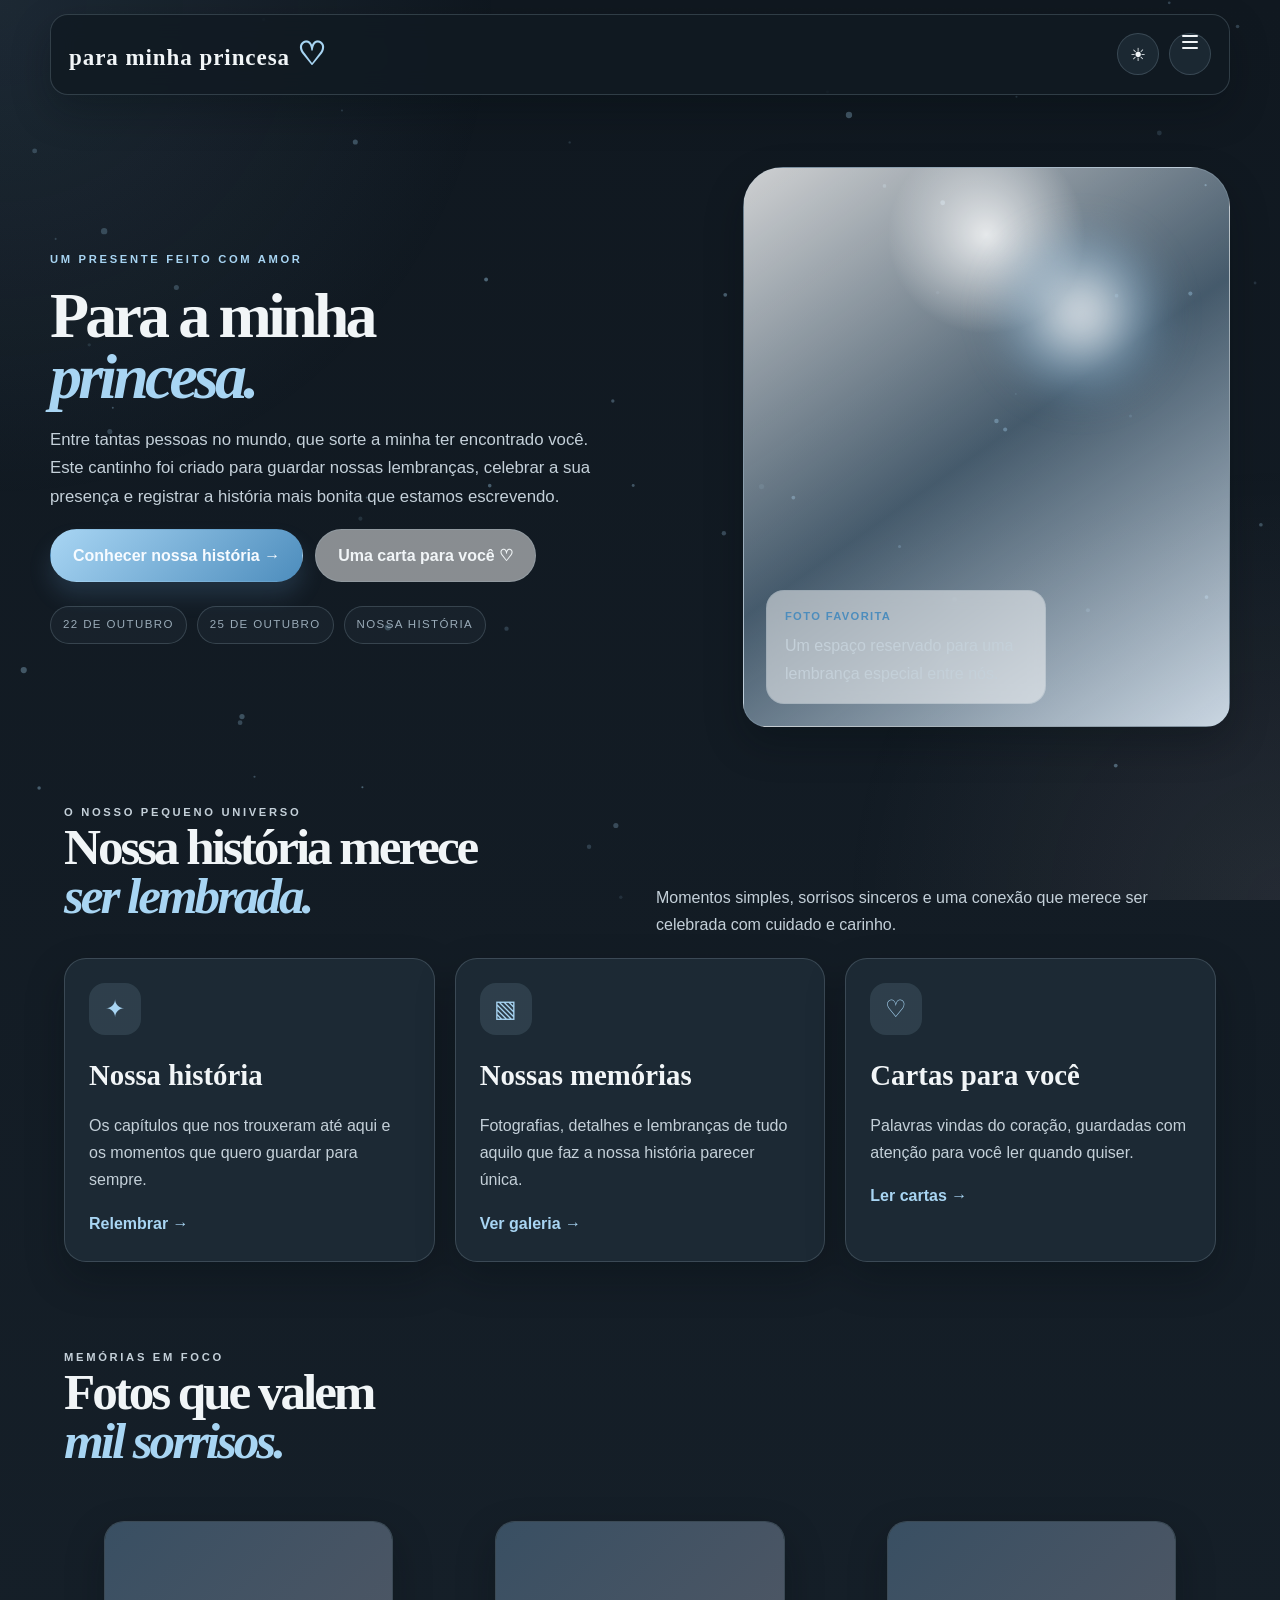
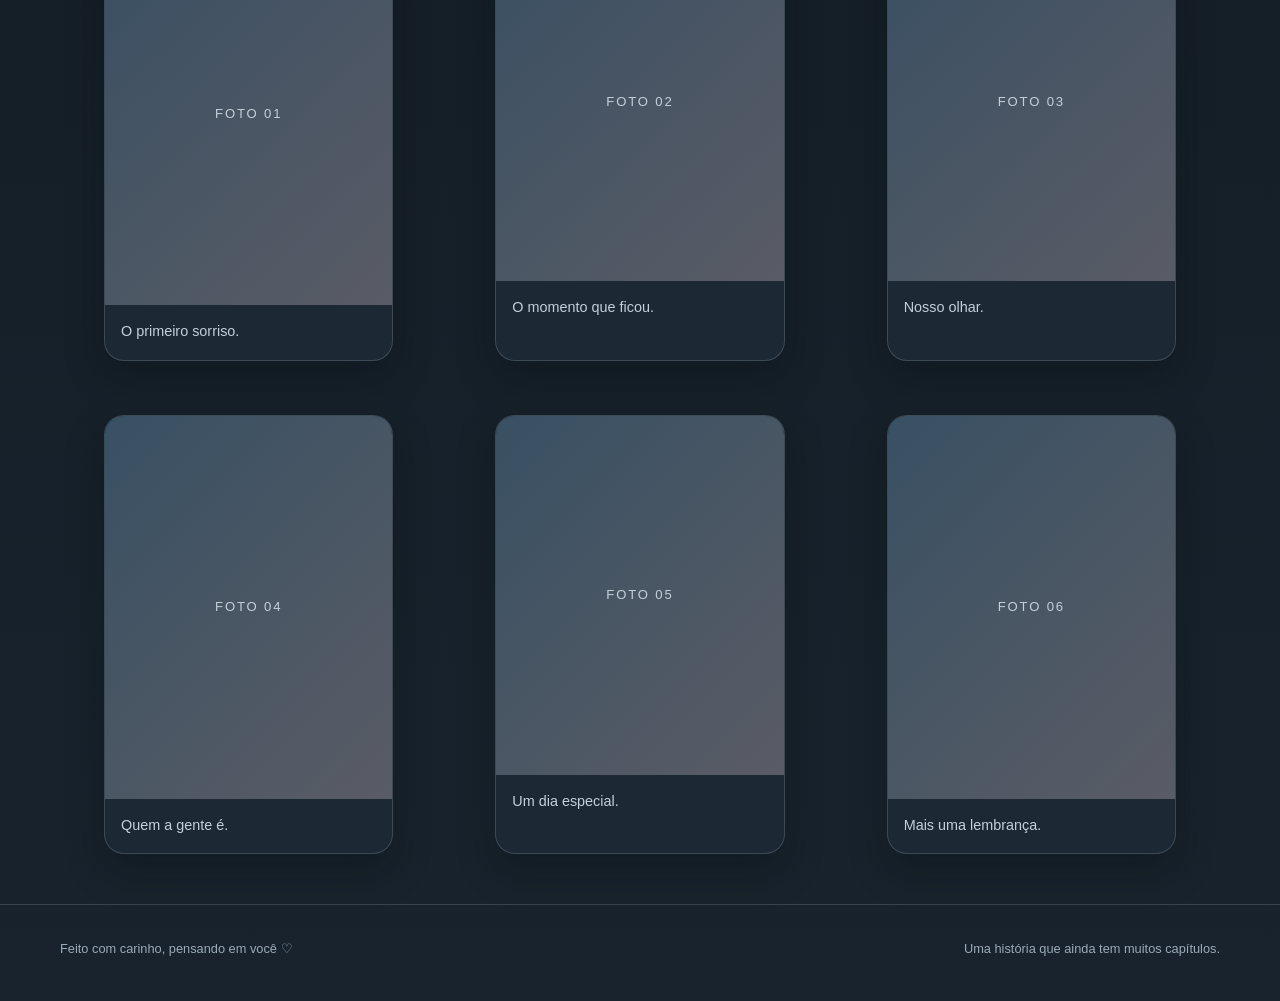
==== index.html @ 8e702421 "upando tudo" ====
<!DOCTYPE html>
<html lang="pt-BR">
<head>
  <meta charset="UTF-8" />
  <meta name="viewport" content="width=device-width, initial-scale=1.0" />
  <meta name="description" content="Um presente feito especialmente para minha princesa." />
  <title>Para Minha Princesa ♡</title>
  <link rel="stylesheet" href="css/style.css" />
  <script src="js/main.js" defer></script>
</head>
<body>
  <canvas id="particle-canvas"></canvas>
  <div class="cursor-glow"></div>

  <div class="page-shell">
    <header class="cabecalho">
      <a href="index.html" class="logo">para minha princesa <span>♡</span></a>
      <div class="header-actions">
        <button class="theme-toggle" type="button" aria-label="Ativar tema claro">
          <span class="sun-icon">☀</span>
          <span class="moon-icon">☾</span>
        </button>
        <button class="menu-toggle" type="button" aria-label="Abrir menu" aria-expanded="false">
          <span></span><span></span><span></span>
        </button>
        <nav class="menu-panel" aria-label="Menu principal">
          <a class="menu-link" href="index.html"><span>Início</span><span class="menu-mark">01</span></a>
          <a class="menu-link" href="Paginas/historia.html"><span>Nossa história</span><span class="menu-mark">02</span></a>
          <a class="menu-link" href="Paginas/galeria.html"><span>Galeria</span><span class="menu-mark">03</span></a>
          <a class="menu-link" href="Paginas/cartas.html"><span>Cartas</span><span class="menu-mark">04</span></a>
          <a class="menu-link" href="Paginas/trilha-sonora.html"><span>Nossa trilha</span><span class="menu-mark">05</span></a>
          <a class="menu-link" href="Paginas/surpresa.html"><span>Surpresa</span><span class="menu-mark">06</span></a>
          <a class="menu-link" href="Paginas/futuro.html"><span>Nosso futuro</span><span class="menu-mark">07</span></a>
          <a class="menu-link" href="Paginas/jogos.html"><span>Jogos</span><span class="menu-mark">08</span></a>
          <a class="menu-link" href="Paginas/roblox.html"><span>Roblox</span><span class="menu-mark">09</span></a>
        </nav>
      </div>
    </header>

    <main class="page-main">
      <section class="hero" data-reveal>
        <div class="hero-copy">
          <p class="eyebrow">um presente feito com amor</p>
          <h1>Para a minha <span class="highlight">princesa.</span></h1>
          <p class="hero-lead">
            Entre tantas pessoas no mundo, que sorte a minha ter encontrado você. Este cantinho foi criado para guardar nossas lembranças,
            celebrar a sua presença e registrar a história mais bonita que estamos escrevendo.
          </p>
          <div class="hero-actions">
            <a href="Paginas/historia.html" class="primary-button">Conhecer nossa história →</a>
            <a href="Paginas/cartas.html" class="secondary-button">Uma carta para você ♡</a>
          </div>
          <div class="hero-meta">
            <span>22 de outubro</span>
            <span>25 de outubro</span>
            <span>nossa história</span>
          </div>
        </div>

        <div class="hero-visual">
          <div class="portrait-frame" data-photo-src="images/foto-principal.jpg" data-photo-alt="Nossa foto especial" aria-label="Nossa foto especial">
            <div class="portrait-glow"></div>
            <div class="portrait-badge">
              <strong>foto favorita</strong>
              <p>Um espaço reservado para uma lembrança especial entre nós.</p>
            </div>
          </div>
        </div>
      </section>

      <section class="section-shell" data-reveal>
        <div class="section-heading">
          <div>
            <p class="kicker">o nosso pequeno universo</p>
            <h2>Nossa história merece <span class="accent">ser lembrada.</span></h2>
          </div>
          <p>Momentos simples, sorrisos sinceros e uma conexão que merece ser celebrada com cuidado e carinho.</p>
        </div>

        <div class="card-grid">
          <article class="feature-card">
            <div class="feature-icon">✦</div>
            <h3>Nossa história</h3>
            <p>Os capítulos que nos trouxeram até aqui e os momentos que quero guardar para sempre.</p>
            <a href="Paginas/historia.html" class="card-link">Relembrar →</a>
          </article>
          <article class="feature-card">
            <div class="feature-icon">▧</div>
            <h3>Nossas memórias</h3>
            <p>Fotografias, detalhes e lembranças de tudo aquilo que faz a nossa história parecer única.</p>
            <a href="Paginas/galeria.html" class="card-link">Ver galeria →</a>
          </article>
          <article class="feature-card">
            <div class="feature-icon">♡</div>
            <h3>Cartas para você</h3>
            <p>Palavras vindas do coração, guardadas com atenção para você ler quando quiser.</p>
            <a href="Paginas/cartas.html" class="card-link">Ler cartas →</a>
          </article>
        </div>
      </section>

      <section class="section-shell" data-reveal>
        <div class="section-heading">
          <div>
            <p class="kicker">memórias em foco</p>
            <h2>Fotos que valem <span class="accent">mil sorrisos.</span></h2>
          </div>
        </div>

        <div class="photo-collage">
          <figure class="photo-card tall">
            <div class="photo-placeholder" data-photo-src="images/galeria/foto-01.jpg"><span>Foto 01</span></div>
            <figcaption>O primeiro sorriso.</figcaption>
          </figure>
          <figure class="photo-card">
            <div class="photo-placeholder" data-photo-src="images/galeria/foto-02.jpg"><span>Foto 02</span></div>
            <figcaption>O momento que ficou.</figcaption>
          </figure>
          <figure class="photo-card">
            <div class="photo-placeholder" data-photo-src="images/galeria/foto-03.jpg"><span>Foto 03</span></div>
            <figcaption>Nosso olhar.</figcaption>
          </figure>
          <figure class="photo-card tall">
            <div class="photo-placeholder" data-photo-src="images/galeria/foto-04.jpg"><span>Foto 04</span></div>
            <figcaption>Quem a gente é.</figcaption>
          </figure>
          <figure class="photo-card">
            <div class="photo-placeholder" data-photo-src="images/galeria/foto-05.jpg"><span>Foto 05</span></div>
            <figcaption>Um dia especial.</figcaption>
          </figure>
          <figure class="photo-card tall">
            <div class="photo-placeholder" data-photo-src="images/galeria/foto-06.jpg"><span>Foto 06</span></div>
            <figcaption>Mais uma lembrança.</figcaption>
          </figure>
        </div>
      </section>
    </main>

    <footer class="rodape">
      <p>Feito com carinho, pensando em você ♡</p>
      <p>Uma história que ainda tem muitos capítulos.</p>
    </footer>
  </div>
</body>
</html>
---- css/style.css ----
﻿:root {
  --bg: #101820;
  --bg-2: #18232d;
  --surface: rgba(30, 43, 54, 0.92);
  --surface-soft: rgba(255,255,255,0.04);
  --text: #f1f5f7;
  --text-soft: #c4d0d9;
  --muted: #9aabb8;
  --line: rgba(180, 204, 220, 0.2);
  --blue: #a8d5f3;
  --blue-2: #83bee7;
  --blue-3: #4d8dbd;
  --pink: #f1d4dd;
  --shadow: 0 16px 38px rgba(3, 10, 15, 0.28);
  --radius: 22px;
  --max: 1180px;
}
body.theme-light {
  --bg: #f9f7f3;
  --bg-2: #edf6ff;
  --surface: rgba(255,255,255,0.86);
  --surface-soft: rgba(255,255,255,0.55);
  --text: #1b2d3a;
  --text-soft: #4d677c;
  --muted: #72879d;
  --line: rgba(90, 120, 160, 0.16);
  --blue: #76afd7;
  --blue-2: #95c9ef;
  --blue-3: #4c7fad;
  --pink: #f7dfe8;
  --shadow: 0 14px 30px rgba(81, 112, 145, 0.11);
}
* { box-sizing: border-box; }
html { scroll-behavior: smooth; scroll-padding-top: 110px; }
body { margin: 0; min-height: 100vh; font-family: Arial, Helvetica, sans-serif; line-height: 1.7; background: linear-gradient(180deg, var(--bg), var(--bg-2)); color: var(--text); overflow-x: hidden; }
body::before { content: ''; position: fixed; inset: 0; pointer-events: none; background: radial-gradient(circle at top left, rgba(143, 193, 231, 0.1), transparent 32%), radial-gradient(circle at bottom right, rgba(248, 223, 231, 0.08), transparent 28%); }
body.theme-light::before { background: radial-gradient(circle at top left, rgba(143, 193, 231, 0.18), transparent 32%), radial-gradient(circle at bottom right, rgba(248, 223, 231, 0.2), transparent 28%); }
img, video { display:block; max-width:100%; }
a { color:inherit; text-decoration:none; }
button, input, textarea { font: inherit; }
button { cursor:pointer; }
::selection { background: rgba(169,216,245,0.32); color: var(--text); }

#particle-canvas { position: fixed; inset: 0; z-index: 0; pointer-events: none; opacity: 0.45; }
.cursor-glow { position: fixed; width: 200px; height: 200px; border-radius: 50%; pointer-events:none; transform: translate(-50%, -50%); background: radial-gradient(circle, rgba(142,195,239,0.25), rgba(255,255,255,0) 68%); filter: blur(18px); opacity: 0; z-index: 1; }
@media (pointer: coarse) { .cursor-glow { display: none; } }

.page-shell { position: relative; z-index: 2; }
.page-main, .page-content, .page-hero, .section-shell { width: min(var(--max), calc(100% - 28px)); margin: 0 auto; }

.cabecalho { position: sticky; top: 12px; z-index: 50; width: min(var(--max), calc(100% - 28px)); margin: 14px auto 0; padding: 12px 18px; display:flex; align-items:center; justify-content:space-between; gap: 18px; border: 1px solid var(--line); border-radius: 18px; background: rgba(17, 26, 34, 0.86); backdrop-filter: blur(12px); box-shadow: var(--shadow); }
body.theme-light .cabecalho { background: rgba(255,255,255,0.82); }
.logo { flex-shrink:0; font-family: Georgia, "Times New Roman", serif; font-size: clamp(1.1rem, 1.8vw, 1.55rem); font-weight:700; letter-spacing: 0.04em; text-transform: lowercase; }
.logo span { font-size: 1.4em; color: var(--blue); }

.header-actions { position: relative; display:flex; align-items:center; gap:10px; }
.theme-toggle, .menu-toggle { width:42px; height:42px; display:grid; place-items:center; border:1px solid var(--line); border-radius:50%; background: rgba(169, 216, 245, 0.08); color: var(--text); }
.theme-toggle { font-size:1.15rem; }
.theme-toggle .moon-icon { display:none; }
body.theme-light .theme-toggle .sun-icon { display:none; }
body.theme-light .theme-toggle .moon-icon { display:inline-block; }
.menu-toggle { display:inline-flex; flex-direction:column; gap:4px; }
.menu-toggle span { display:block; width:16px; height:2px; border-radius:50px; background: var(--text); }
.menu-panel { position:absolute; top: calc(100% + 12px); right:0; min-width: min(340px, 82vw); display:grid; gap:8px; padding:16px; background: rgba(10,16,22,0.96); border:1px solid var(--line); border-radius:18px; box-shadow: var(--shadow); opacity:0; transform: translateY(-8px) scale(0.96); pointer-events:none; transition: opacity 200ms ease, transform 200ms ease; }
body.theme-light .menu-panel { background: rgba(255,255,255,0.96); }
.menu-panel.open { opacity:1; transform: translateY(0) scale(1); pointer-events:auto; }
.menu-link { display:flex; align-items:center; justify-content:space-between; gap:12px; padding: 11px 14px; border:1px solid transparent; border-radius:12px; color: var(--text-soft); font-size: 0.72rem; letter-spacing: 0.08em; text-transform: uppercase; font-weight:700; }
.menu-link:hover, .menu-link.pagina-atual { background: rgba(169,216,245,0.08); border-color: var(--line); color: var(--text); }
.menu-mark { color: var(--blue); }

.hero { display:grid; grid-template-columns: 1.15fr .85fr; gap: 34px; align-items:center; padding: 72px 0 24px; }
.eyebrow, .kicker { margin: 0 0 16px; font-size: 0.7rem; letter-spacing: 0.24em; text-transform: uppercase; font-weight:700; color: var(--blue); }
.hero h1, .page-hero h1, .section-heading h2 { margin: 0 0 18px; font-family: Georgia, "Times New Roman", serif; letter-spacing: -0.06em; line-height: 0.96; }
.hero h1 { font-size: clamp(3rem, 5vw, 6rem); }
.hero h1 .highlight, .page-hero h1 .highlight, .section-heading h2 .accent { display:block; color: var(--blue); font-style: italic; }
.hero-lead, .page-hero p { max-width: 560px; margin: 0 0 18px; color: var(--text-soft); font-size: 1.05rem; }
.hero-actions, .inline-actions { display:flex; flex-wrap: wrap; gap: 12px; align-items:center; }
.primary-button, .secondary-button { display:inline-flex; align-items:center; justify-content:center; min-height:48px; padding:12px 22px; border-radius:999px; border:1px solid var(--line); font-weight:700; }
.primary-button { background: linear-gradient(135deg, var(--blue), var(--blue-3)); color: #f7fbff; border-color: transparent; box-shadow: 0 14px 22px rgba(104, 160, 211, 0.18); }
.secondary-button { background: rgba(255,255,255,0.5); color: var(--text); }
.hero-meta { display:flex; flex-wrap:wrap; gap: 10px; margin-top: 24px; }
.hero-meta span { display:inline-flex; padding:8px 12px; border-radius:999px; border:1px solid var(--line); background: rgba(169,216,245,0.04); color: var(--muted); font-size:0.72rem; letter-spacing: 0.12em; text-transform: uppercase; }

.hero-visual { display:flex; justify-content:center; align-items:center; }
.portrait-frame { position:relative; width:min(500px, 100%); min-height:560px; border:1px solid var(--line); border-radius: 40px 40px 24px 24px; overflow:hidden; background: linear-gradient(145deg, rgba(255,255,255,0.8), rgba(163, 206, 239, 0.36), rgba(221, 234, 246, 0.9)); box-shadow: var(--shadow); }
.portrait-frame > img { position:absolute; inset:0; width:100%; height:100%; object-fit:cover; }
.portrait-badge { z-index:1; }
.portrait-frame::before { content:''; position:absolute; inset:0; background: radial-gradient(circle at 50% 12%, rgba(255,255,255,0.8), transparent 18%); }
.portrait-glow { position:absolute; top: 10%; right: 12%; width:180px; height:180px; border-radius:50%; background: radial-gradient(circle, rgba(255,255,255,0.9), rgba(149, 201, 239, 0.32) 48%, transparent 72%); filter: blur(18px); }
.portrait-badge { position:absolute; left:22px; bottom:22px; max-width:280px; padding:16px 18px; border:1px solid rgba(77,105,131,0.12); border-radius:18px; background: rgba(255,255,255,0.5); backdrop-filter: blur(8px); }
.portrait-badge strong { display:block; margin-bottom:6px; color: var(--blue-3); font-size:0.7rem; letter-spacing:0.12em; text-transform: uppercase; }
.portrait-badge p { margin:0; color: var(--text-soft); }

.section-shell { padding: 18px 0 34px; }
.section-heading { display:flex; align-items:end; justify-content:space-between; gap:18px; flex-wrap:wrap; margin: 34px 0 20px; }
.section-heading h2 { font-size: clamp(2.2rem, 4vw, 3.3rem); }
.section-heading p { margin:0; max-width:560px; color: var(--text-soft); }

.card-grid { display:grid; grid-template-columns: repeat(3, minmax(0,1fr)); gap:20px; }
.feature-card, .story-card, .playlist-card, .progress-card, .gallery-item, .game-card, .avatar-card, .letter-card, .page-panel, .panel-card, .reveal-box, .quiz-panel, .word-panel, .achievements-panel { border:1px solid var(--line); border-radius: var(--radius); background: var(--surface); box-shadow: var(--shadow); }
.feature-card, .story-card, .playlist-card, .progress-card, .game-card, .avatar-card, .page-panel, .panel-card, .quiz-panel, .word-panel, .achievements-panel { padding:24px; }
.feature-card:hover, .story-card:hover, .playlist-card:hover, .game-card:hover, .avatar-card:hover { transform: translateY(-4px); }
.photo-collage { display:grid; grid-template-columns: repeat(3, minmax(0,1fr)); gap:22px; margin-top:22px; }
.photo-card { overflow:hidden; border:1px solid var(--line); border-radius:20px; background: var(--surface); box-shadow: var(--shadow); }
.photo-placeholder { position:relative; display:grid; place-items:center; overflow:hidden; aspect-ratio: 4 / 5; border-radius:18px 18px 0 0; background: linear-gradient(135deg, rgba(142,195,239,0.25), rgba(248,223,231,0.28)); color: var(--text-soft); font-size:0.82rem; letter-spacing:0.14em; text-transform:uppercase; }
.photo-placeholder img, .canva-image img { position:absolute; inset:0; width:100%; height:100%; object-fit:cover; border-radius:inherit; }
.photo-card figcaption { padding:14px 16px 16px; color: var(--text-soft); font-size:0.9rem; }
.photo-card.tall .photo-placeholder { aspect-ratio: 3 / 4; }
.feature-card .feature-icon { width: 52px; height: 52px; display:grid; place-items:center; margin-bottom:16px; border-radius:16px; background: rgba(169,216,245,0.12); color: var(--blue); font-size:1.5rem; }
.feature-card h3, .story-card h3, .playlist-card h3, .game-card h3, .avatar-card h3 { margin: 0 0 12px; font-family: Georgia, "Times New Roman", serif; font-size:1.8rem; }
.feature-card p, .story-card p, .playlist-card p, .progress-card p, .game-card p, .avatar-card p, .page-panel p { margin:0; color: var(--text-soft); }
.card-link { display:inline-block; margin-top:16px; color: var(--blue); font-weight:700; }

.page-hero { padding: 54px 0 14px; }
.page-hero h1 { font-size: clamp(2.8rem, 5vw, 5.2rem); }
.page-content { padding: 0 0 80px; }
.page-panel { margin-top: 18px; }
.story-grid, .playlist-grid, .progress-grid, .gallery-grid { display:grid; grid-template-columns: repeat(3, minmax(0,1fr)); gap:20px; }
.gallery-grid { grid-template-columns: repeat(3, minmax(0,1fr)); }
.gallery-item { overflow:hidden; padding:0; cursor:pointer; transition: transform 180ms ease; }
.gallery-item:hover { transform: translateY(-4px); }
.gallery-item .thumb { aspect-ratio: 4 / 5; display:grid; place-items:center; border-radius: 20px 20px 0 0; background: linear-gradient(135deg, rgba(169,216,245,0.24), rgba(47,110,168,0.42)); border-bottom:1px solid var(--line); font-weight:700; letter-spacing:0.08em; text-transform: uppercase; }
.gallery-item img { width:100%; height:100%; object-fit:cover; }
.gallery-item figcaption { padding:18px 20px 20px; }
.gallery-item figcaption strong { display:block; margin-bottom:8px; }
.gallery-item figcaption span { color: var(--text-soft); }
.gallery-modal { position: fixed; inset:0; display:grid; place-items:center; background: rgba(4,9,14,0.84); opacity:0; visibility:hidden; transition: opacity 220ms ease; z-index: 110; }
.gallery-modal.open { opacity:1; visibility:visible; }
.gallery-modal-panel { position:relative; width:min(760px, calc(100% - 24px)); border:1px solid var(--line); border-radius:22px; background: rgba(9,15,22,0.97); box-shadow: var(--shadow); }
.gallery-modal-art { width:100%; max-height:78vh; min-height:320px; object-fit:contain; border-bottom:1px solid var(--line); background: rgba(7,13,20,0.35); }
.gallery-modal-placeholder { min-height:320px; display:grid; place-items:center; border-bottom:1px solid var(--line); background: linear-gradient(135deg, rgba(169,216,245,0.28), rgba(47,110,168,0.4)); font-weight:700; letter-spacing:0.14em; text-transform: uppercase; }
.gallery-modal-art[hidden] { display:none; }
body.theme-light .gallery-modal-panel { background: rgba(255,255,255,0.98); }
.gallery-modal-content { padding:20px; }
.gallery-close { position:absolute; top:12px; right:12px; width:38px; height:38px; display:grid; place-items:center; border:1px solid var(--line); background: rgba(0,0,0,0.2); border-radius:50%; color: var(--text); font-size:1.4rem; }

.letter-stack { display:grid; gap:18px; }
.letter-card { padding:0; overflow:hidden; }
.letter-meta { display:flex; align-items:center; justify-content:space-between; gap:16px; padding:18px 20px; border-bottom:1px solid var(--line); background: rgba(142,195,239,0.08); }
.canva-card { display:grid; gap:18px; margin-bottom:22px; }
.canva-image { position:relative; min-height:420px; display:grid; place-items:center; overflow:hidden; border:1px solid var(--line); border-radius: 20px; background: linear-gradient(135deg, rgba(255,255,255,0.8), rgba(248,223,231,0.4), rgba(142,195,239,0.22)); color: var(--text-soft); font-size: 0.82rem; letter-spacing:0.14em; text-transform:uppercase; text-align:center; padding:24px; }
.letter-title-wrap { display:flex; align-items:center; gap:12px; }
.letter-stamp { width:42px; height:42px; display:grid; place-items:center; border-radius:50%; border:1px solid var(--line); background: rgba(169,216,245,0.12); color: var(--blue); }
.letter-card h3 { margin:0; font-family: Georgia, "Times New Roman", serif; font-size:1.8rem; }
.letter-body { display:grid; grid-template-rows:0fr; transition:grid-template-rows 220ms ease; }
.letter-body.open { grid-template-rows:1fr; }
.letter-inner { overflow:hidden; }
.letter-text { padding:18px 20px 22px; color: var(--text-soft); }
.letter-text p { margin: 0 0 12px; }
.letter-toggle { border:0; background: transparent; color: var(--blue); font-weight:700; }

.progress-bar { position:relative; width:100%; height:12px; border:1px solid var(--line); border-radius:999px; background: rgba(255,255,255,0.04); overflow:hidden; margin-top:12px; }
.progress-bar span { position:absolute; inset:0 auto 0 0; width:52%; background: linear-gradient(90deg, var(--blue), var(--blue-3)); }

.quiz-shell, .word-game-shell { display:grid; grid-template-columns: 1.15fr .85fr; gap:20px; }
.quiz-question { margin:0 0 18px; font-family: Georgia, "Times New Roman", serif; font-size: clamp(1.5rem, 2.5vw, 2.6rem); }
.quiz-options { display:grid; gap:12px; }
.quiz-option { width:100%; text-align:left; padding:14px 16px; border:1px solid var(--line); border-radius: 14px; background: rgba(255,255,255,0.02); color: var(--text); }
.quiz-option.correct { background: rgba(64,181,122,0.12); border-color: rgba(64,181,122,0.46); }
.quiz-option.wrong { background: rgba(226,99,99,0.12); border-color: rgba(226,99,99,0.46); }
.quiz-status { margin-top: 16px; color: var(--text-soft); }
.quiz-score { display:inline-flex; padding:8px 12px; border-radius:999px; border:1px solid var(--line); background: rgba(169,216,245,0.06); }
.word-grid { display:grid; grid-template-columns: repeat(8, minmax(0,1fr)); gap:8px; margin-top:16px; }
.word-cell { aspect-ratio:1 / 1; display:grid; place-items:center; border-radius:10px; border:1px solid var(--line); background: rgba(255,255,255,0.02); color: var(--text); font-weight:700; }
.word-cell.selected { background: rgba(169,216,245,0.18); border-color: rgba(169,216,245,0.45); }
.word-cell.found { background: rgba(81,166,110,0.12); border-color: rgba(81,166,110,0.4); }
.word-list { display:flex; flex-wrap:wrap; gap:8px; margin-top: 18px; }
.word-pill { display:inline-flex; padding:8px 12px; border-radius:999px; border:1px solid var(--line); color: var(--text-soft); }
.word-pill.found { background: rgba(81,166,110,0.12); border-color: rgba(81,166,110,0.4); color: var(--text); }
.achievement-list { display:grid; gap:12px; margin-top:18px; }
.badge-card { display:flex; align-items:center; justify-content:space-between; gap:12px; padding:14px 16px; border:1px solid var(--line); border-radius:14px; background: rgba(255,255,255,0.02); }
.badge-card.locked { opacity:0.58; }
.badge-text { display:flex; align-items:center; gap:12px; }
.badge-icon { width:36px; height:36px; display:grid; place-items:center; border-radius:50%; background: rgba(169,216,245,0.12); color: var(--blue); }
.hidden-message { display:none; margin-top:16px; padding:18px; border:1px solid var(--line); border-radius:16px; background: rgba(8,12,18,0.28); color: var(--text-soft); }
.hidden-message.show { display:block; }

.roblox-banner { margin-top:20px; padding:32px; border:1px solid var(--line); border-radius:26px; background: linear-gradient(135deg, rgba(169,216,245,0.09), rgba(47,110,168,0.18)); }
.roblox-grid { display:grid; grid-template-columns: repeat(2, minmax(0,1fr)); gap:20px; }
.avatar-portrait { min-height:180px; display:grid; place-items:center; border-radius:18px; border:1px solid var(--line); background: linear-gradient(145deg, rgba(169,216,245,0.18), rgba(47,110,168,0.72)); font-weight:700; letter-spacing:0.12em; text-transform: uppercase; }
.game-thumb { height:165px; display:grid; place-items:center; border-radius:18px; border:1px solid var(--line); background: linear-gradient(135deg, rgba(169,216,245,0.18), rgba(47,110,168,0.72)); font-weight:700; letter-spacing:0.08em; text-transform: uppercase; }

.rodape { display:flex; align-items:center; justify-content:space-between; flex-wrap:wrap; gap:12px; padding:20px min(7vw, 60px) 28px; border-top:1px solid var(--line); color: var(--muted); font-size:0.8rem; }
[data-reveal] { opacity: 0; transform: translateY(20px); transition: opacity 600ms ease, transform 600ms ease; }
[data-reveal].visible { opacity:1; transform: translateY(0); }

@media (max-width: 980px) {
  .hero, .quiz-shell, .word-game-shell { grid-template-columns: 1fr; }
  .card-grid, .story-grid, .playlist-grid, .gallery-grid, .progress-grid, .photo-collage { grid-template-columns: repeat(2, minmax(0, 1fr)); }
  .roblox-grid { grid-template-columns: 1fr; }
}
@media (max-width: 700px) {
  .cabecalho { width: min(var(--max), calc(100% - 20px)); }
  .page-main, .page-content, .page-hero, .section-shell { width: min(var(--max), calc(100% - 20px)); }
  .hero { padding-top:42px; }
  .hero h1 { font-size: clamp(2.5rem, 14vw, 4.4rem); }
  .hero-actions, .inline-actions { width: 100%; }
  .primary-button, .secondary-button { width: 100%; }
  .card-grid, .story-grid, .playlist-grid, .gallery-grid, .progress-grid, .photo-collage { grid-template-columns: 1fr; }
  .word-grid { grid-template-columns: repeat(5, minmax(0, 1fr)); }
  .portrait-frame { min-height:420px; }
  .menu-panel { min-width: min(310px, 84vw); }
  .hero-meta span { width: 100%; }
}
@media (prefers-reduced-motion: reduce) { *, *::before, *::after { animation-duration:0.01ms !important; animation-iteration-count:1 !important; transition-duration:0.01ms !important; scroll-behavior:auto !important; } [data-reveal] { opacity:1; transform:none; } }
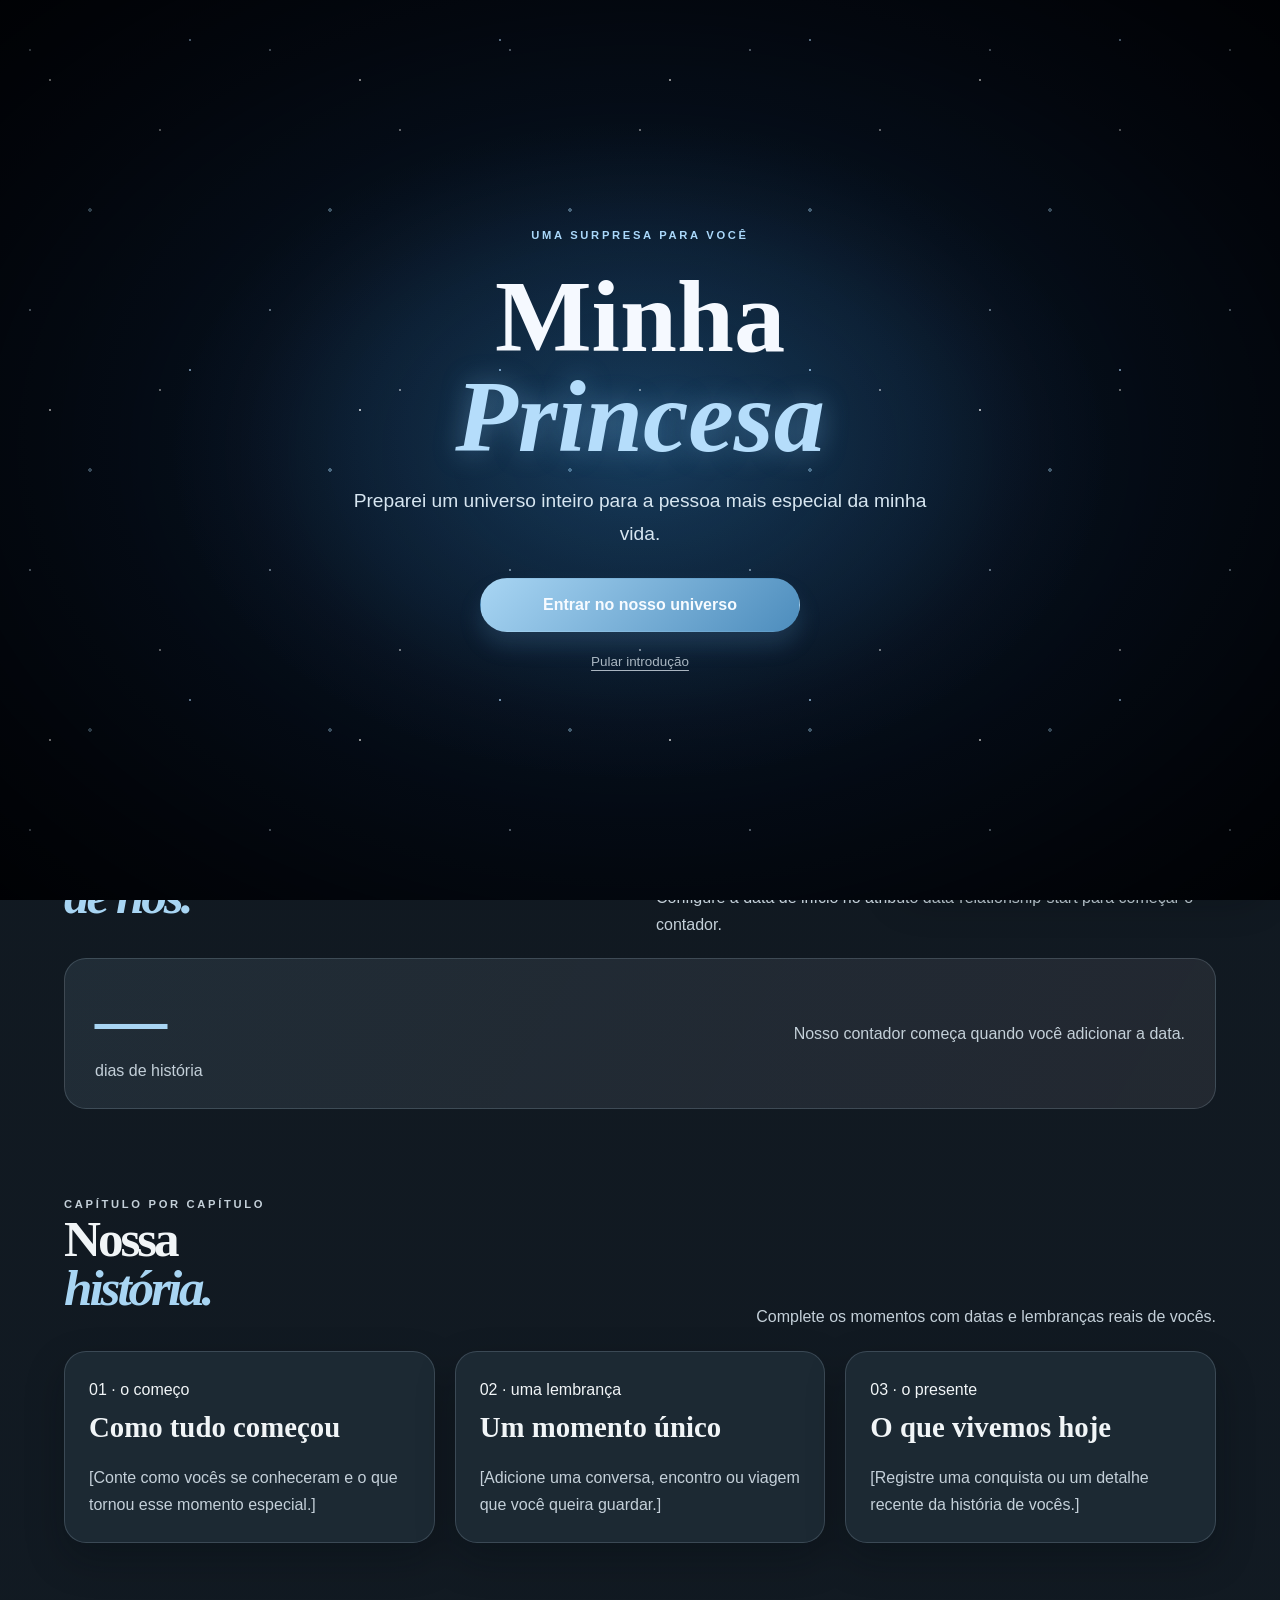
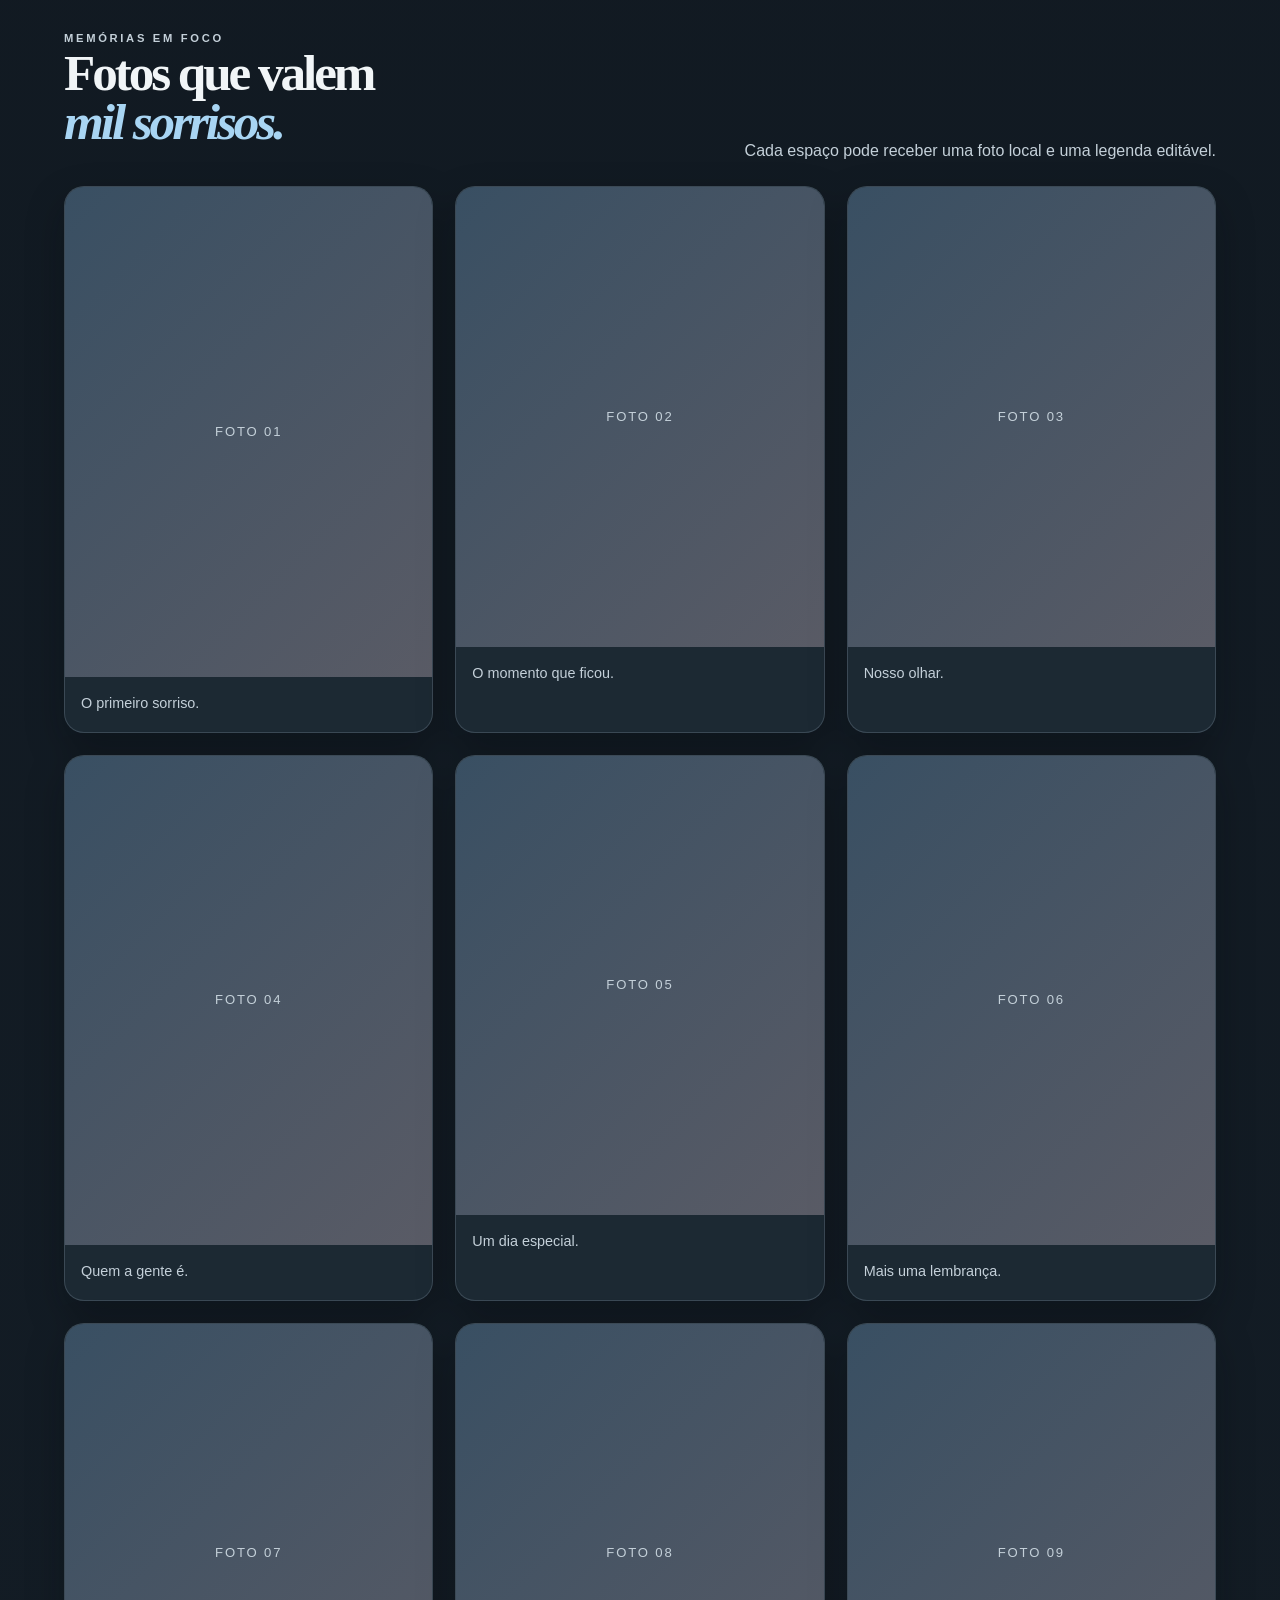
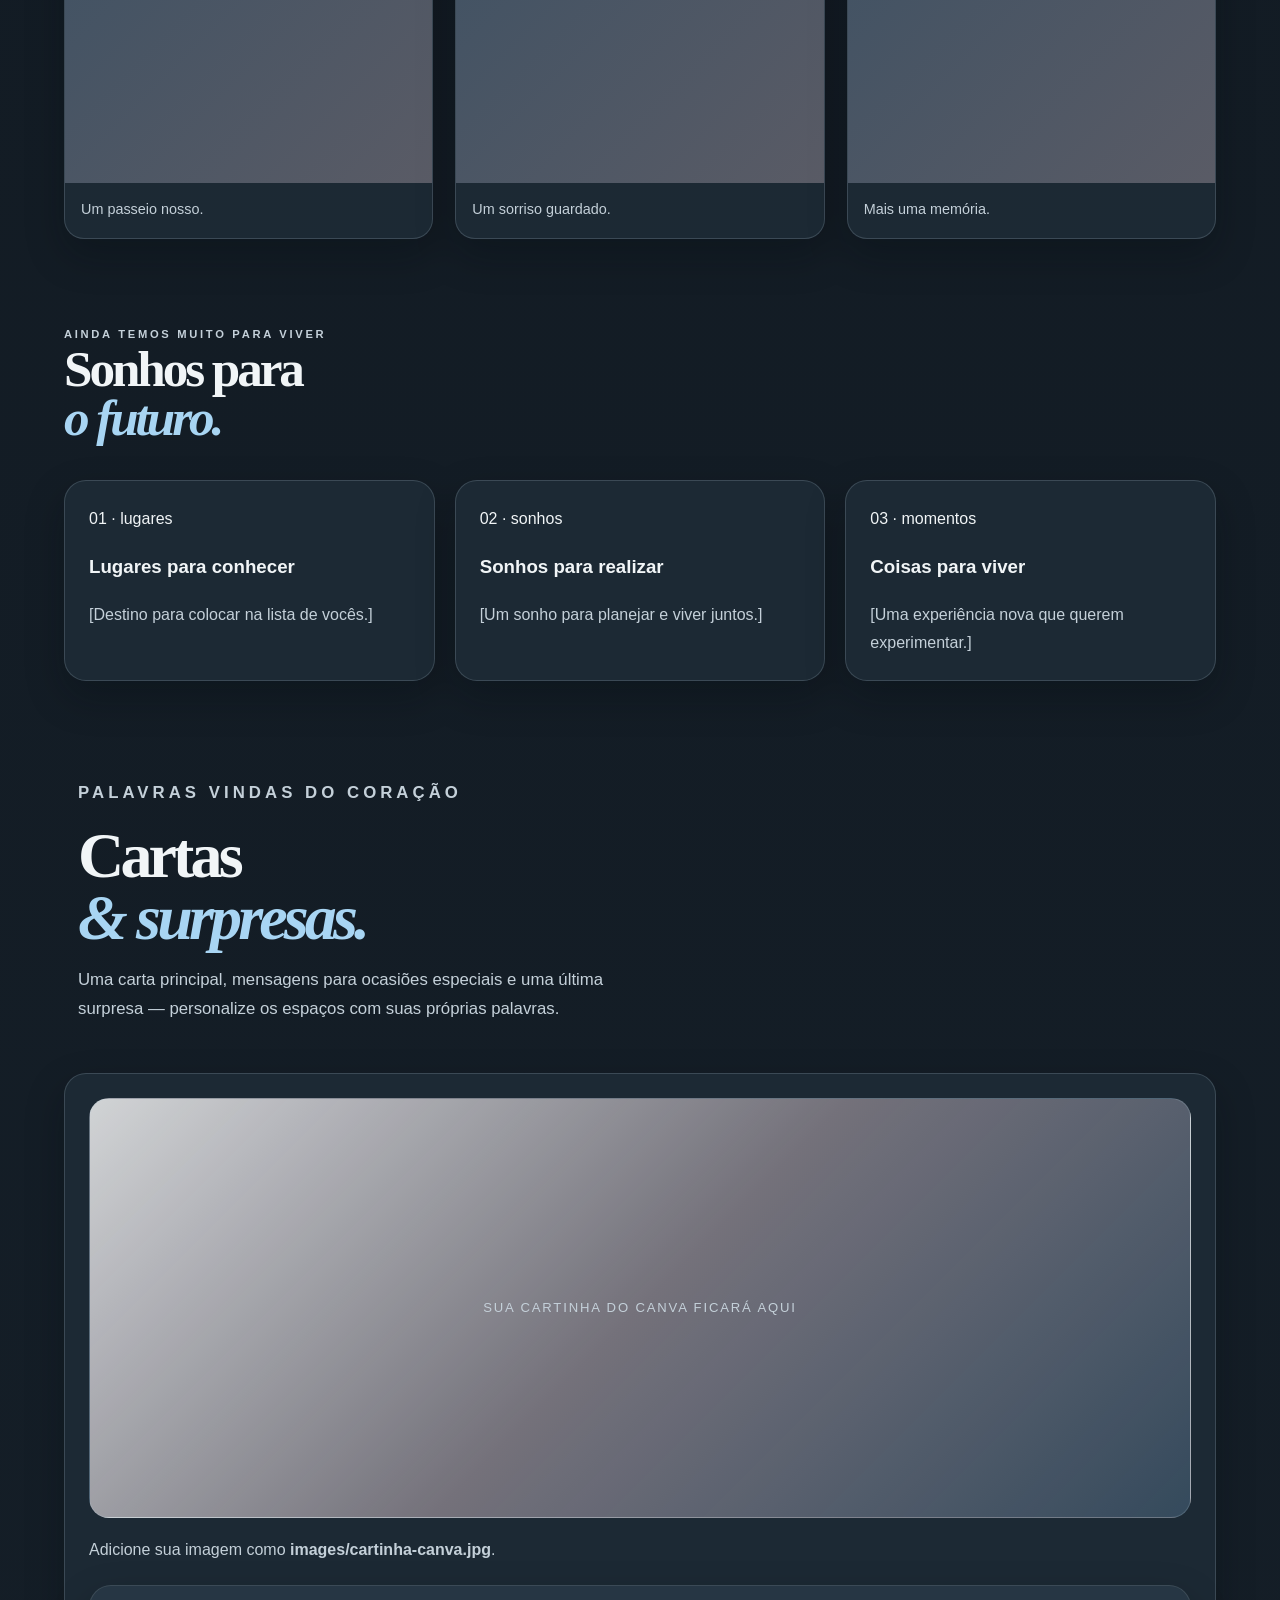
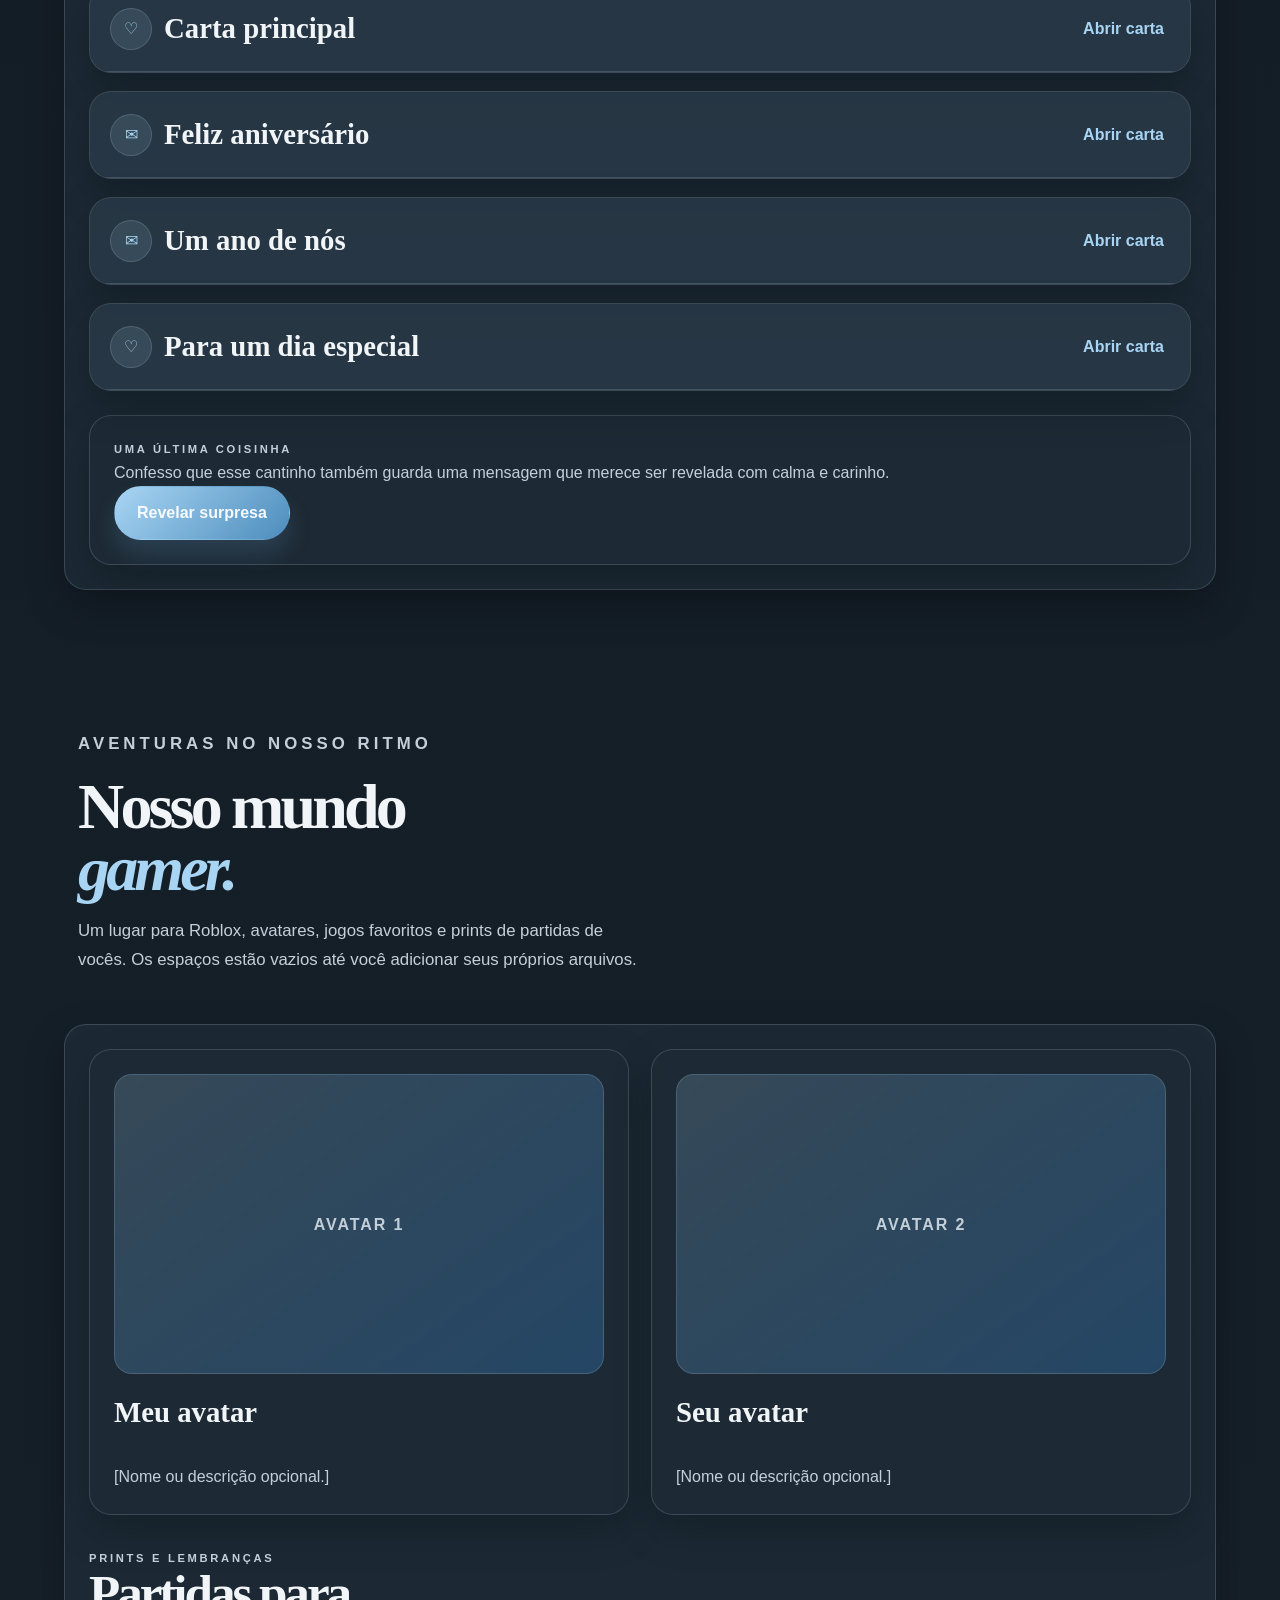
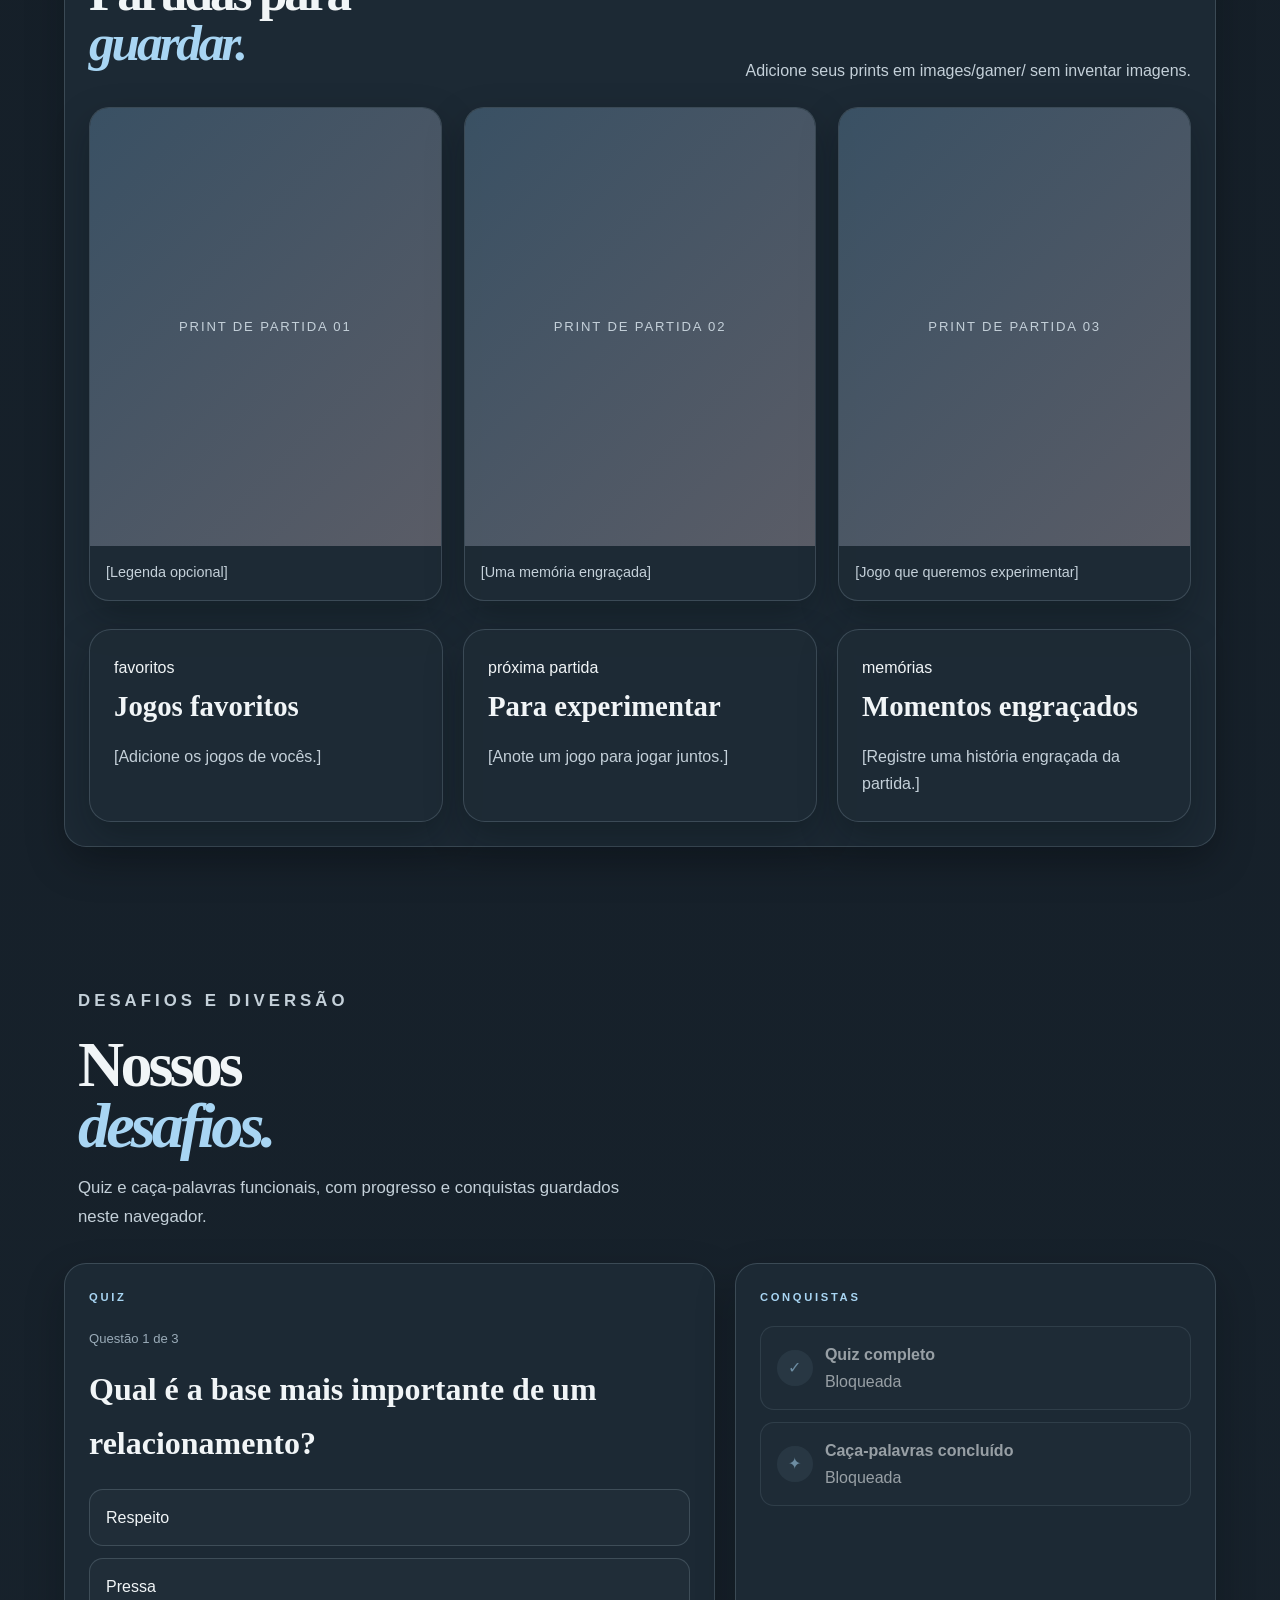
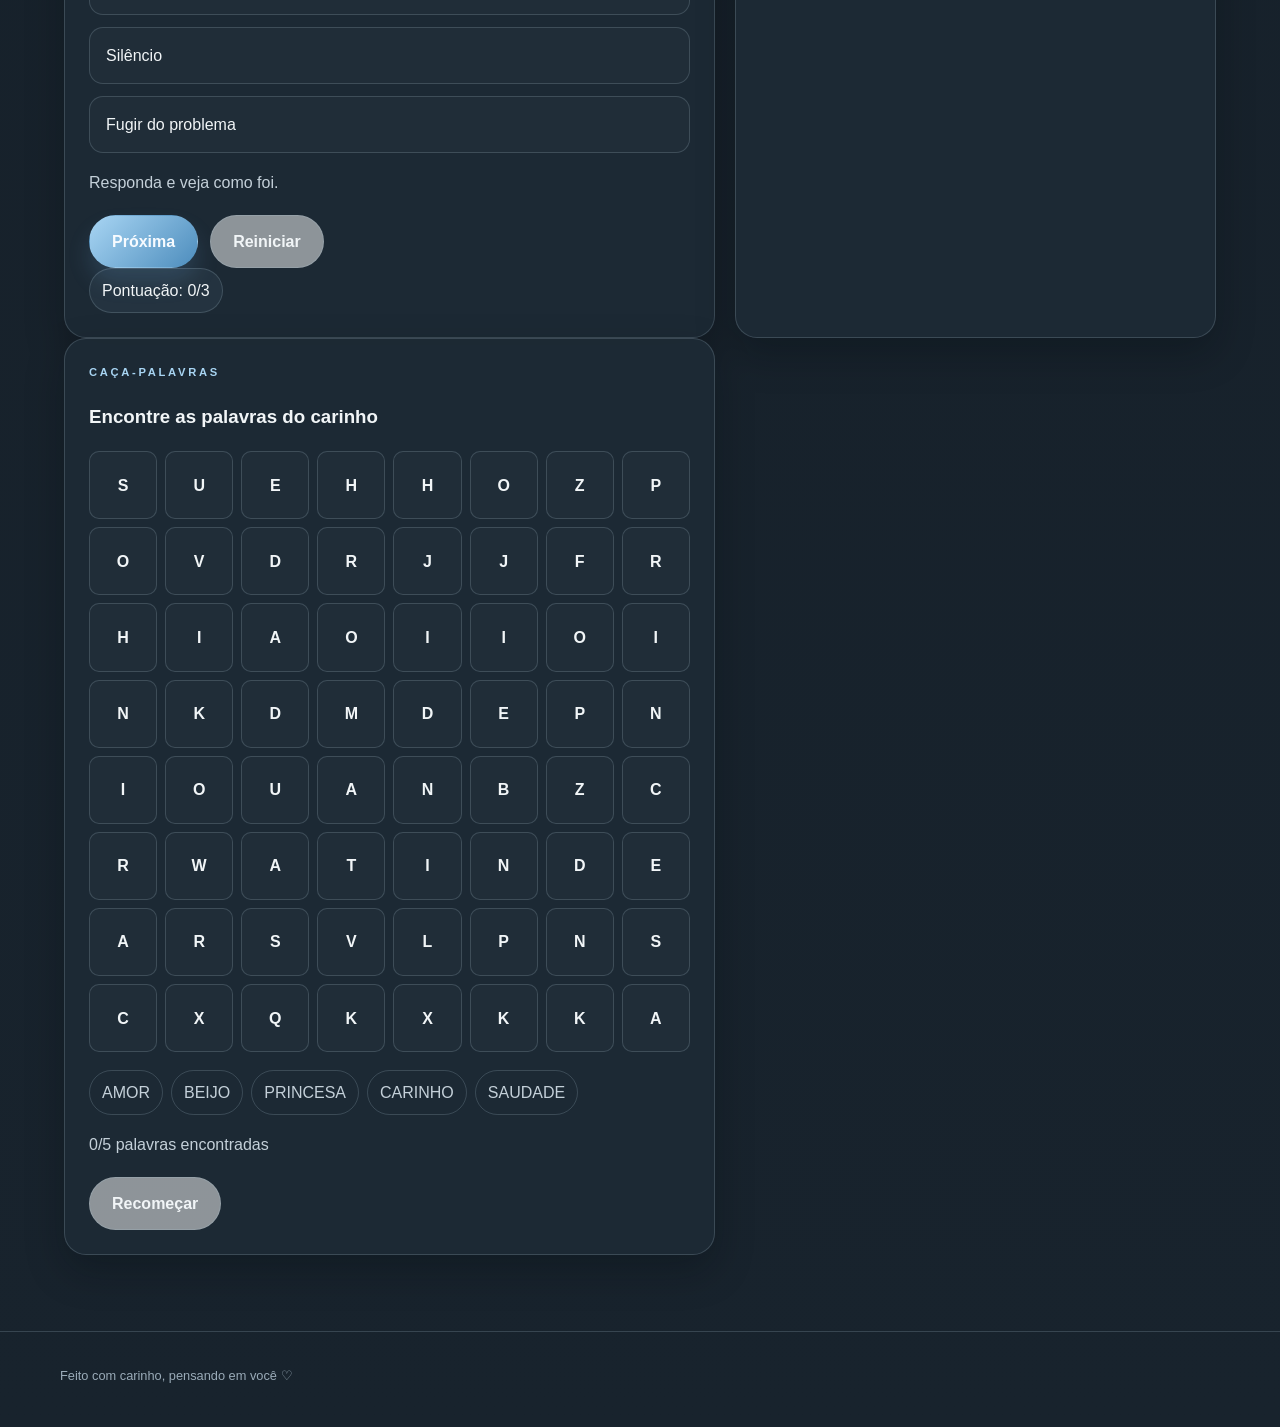
==== commit ae6f8b59: "colocando animações e arrumando a estrutura" ====
--- a/index.html
+++ b/index.html
@@ -9,137 +9,162 @@
   <link rel="stylesheet" href="css/style.css" />
   <script src="js/main.js" defer></script>
 </head>
-<body>
+<!-- Configure data-audio-src somente com arquivo autorizado, por exemplo assets/audio/the-time-dirty-bit.mp3. -->
+<body data-audio-src="">
   <canvas id="particle-canvas"></canvas>
   <div class="cursor-glow"></div>
 
+  <section class="cinematic-intro" data-cinematic-intro hidden aria-labelledby="intro-title">
+    <div class="intro-stars intro-stars-back"></div>
+    <div class="intro-stars intro-stars-front"></div>
+    <div class="intro-vignette"></div>
+    <div class="intro-content">
+      <p class="eyebrow">uma surpresa para você</p>
+      <h1 id="intro-title">Minha <span class="highlight">Princesa</span></h1>
+      <p class="intro-message" data-intro-message aria-live="polite"></p>
+      <button class="primary-button intro-enter" type="button" data-enter-universe>Entrar no nosso universo</button>
+      <button class="intro-skip" type="button" data-skip-intro>Pular introdução</button>
+    </div>
+  </section>
+
   <div class="page-shell">
     <header class="cabecalho">
-      <a href="index.html" class="logo">para minha princesa <span>♡</span></a>
+      <a href="index.html" class="logo"><span class="logo-full">para minha princesa</span><span class="logo-heart">♡</span><span class="logo-mobile">nosso universo</span></a>
       <div class="header-actions">
-        <button class="theme-toggle" type="button" aria-label="Ativar tema claro">
+        <button class="theme-toggle" type="button" aria-label="Ativar tema claro" title="Ativar tema claro">
           <span class="sun-icon">☀</span>
           <span class="moon-icon">☾</span>
         </button>
-        <button class="menu-toggle" type="button" aria-label="Abrir menu" aria-expanded="false">
-          <span></span><span></span><span></span>
+        <button class="menu-toggle" type="button" aria-label="Abrir navegação" aria-expanded="false" aria-controls="main-menu">
+          <span>•••</span>
         </button>
-        <nav class="menu-panel" aria-label="Menu principal">
-          <a class="menu-link" href="index.html"><span>Início</span><span class="menu-mark">01</span></a>
-          <a class="menu-link" href="Paginas/historia.html"><span>Nossa história</span><span class="menu-mark">02</span></a>
-          <a class="menu-link" href="Paginas/galeria.html"><span>Galeria</span><span class="menu-mark">03</span></a>
-          <a class="menu-link" href="Paginas/cartas.html"><span>Cartas</span><span class="menu-mark">04</span></a>
-          <a class="menu-link" href="Paginas/trilha-sonora.html"><span>Nossa trilha</span><span class="menu-mark">05</span></a>
-          <a class="menu-link" href="Paginas/surpresa.html"><span>Surpresa</span><span class="menu-mark">06</span></a>
-          <a class="menu-link" href="Paginas/futuro.html"><span>Nosso futuro</span><span class="menu-mark">07</span></a>
-          <a class="menu-link" href="Paginas/jogos.html"><span>Jogos</span><span class="menu-mark">08</span></a>
-          <a class="menu-link" href="Paginas/roblox.html"><span>Roblox</span><span class="menu-mark">09</span></a>
+        <nav class="menu-panel" id="main-menu" aria-label="Áreas principais">
+          <a class="menu-link" href="#universe"><span class="menu-icon">✧</span><span><strong>Nosso universo</strong><small>História, fotos e sonhos</small></span></a>
+          <a class="menu-link" href="#letters"><span class="menu-icon">♡</span><span><strong>Cartas &amp; surpresas</strong><small>Mensagens feitas com carinho</small></span></a>
+          <a class="menu-link" href="#gamer"><span class="menu-icon">◇</span><span><strong>Nosso mundo gamer</strong><small>Jogos e memórias</small></span></a>
+          <a class="menu-link" href="#challenges"><span class="menu-icon">✦</span><span><strong>Nossos desafios</strong><small>Quiz e caça-palavras</small></span></a>
+          <button class="menu-link menu-action" type="button" data-theme-menu-toggle><span class="menu-icon">☼</span><span><strong>Alternar tema</strong><small>Claro ou escuro</small></span></button>
+          <button class="menu-link menu-action" type="button" data-audio-menu-toggle><span class="menu-icon">♫</span><span><strong>Trilha sonora</strong><small data-audio-menu-status>Trilha não configurada</small></span></button>
         </nav>
       </div>
     </header>
 
     <main class="page-main">
-      <section class="hero" data-reveal>
-        <div class="hero-copy">
-          <p class="eyebrow">um presente feito com amor</p>
-          <h1>Para a minha <span class="highlight">princesa.</span></h1>
-          <p class="hero-lead">
-            Entre tantas pessoas no mundo, que sorte a minha ter encontrado você. Este cantinho foi criado para guardar nossas lembranças,
-            celebrar a sua presença e registrar a história mais bonita que estamos escrevendo.
-          </p>
-          <div class="hero-actions">
-            <a href="Paginas/historia.html" class="primary-button">Conhecer nossa história →</a>
-            <a href="Paginas/cartas.html" class="secondary-button">Uma carta para você ♡</a>
+      <section class="universe-section" id="universe" data-area="universe">
+        <section class="hero" data-reveal>
+          <div class="hero-copy">
+            <p class="eyebrow">um presente feito com amor</p>
+            <h1>Para a minha <span class="highlight">princesa.</span></h1>
+            <p class="hero-lead">Entre tantas pessoas no mundo, que sorte a minha ter encontrado você. Este cantinho foi criado para guardar nossas lembranças, celebrar a sua presença e registrar a história que estamos escrevendo.</p>
+            <div class="hero-actions">
+              <a href="#timeline" class="primary-button">Nossa história →</a>
+              <a href="#letters" class="secondary-button">Uma carta para você ♡</a>
+            </div>
+            <div class="hero-meta"><span>Um universo nosso</span><span>Feito com carinho</span></div>
           </div>
-          <div class="hero-meta">
-            <span>22 de outubro</span>
-            <span>25 de outubro</span>
-            <span>nossa história</span>
-          </div>
-        </div>
-
-        <div class="hero-visual">
-          <div class="portrait-frame" data-photo-src="images/foto-principal.jpg" data-photo-alt="Nossa foto especial" aria-label="Nossa foto especial">
-            <div class="portrait-glow"></div>
-            <div class="portrait-badge">
-              <strong>foto favorita</strong>
-              <p>Um espaço reservado para uma lembrança especial entre nós.</p>
+          <div class="hero-visual">
+            <div class="portrait-frame" data-photo-src="images/foto-principal.jpg" data-photo-alt="Nossa foto especial" aria-label="Espaço para nossa foto principal">
+              <div class="portrait-glow"></div>
+              <div class="portrait-badge"><strong>foto favorita</strong><p>Um espaço para uma lembrança especial.</p></div>
             </div>
           </div>
-        </div>
+        </section>
+
+        <section class="section-shell relationship-section" data-reveal>
+          <div class="section-heading"><div><p class="kicker">o tempo que construímos</p><h2>Uma história feita <span class="accent">de nós.</span></h2></div><p>Configure a data de início no atributo data-relationship-start para começar o contador.</p></div>
+          <div class="counter-panel" data-relationship-counter data-relationship-start="">
+            <div><strong data-counter-days>—</strong><span>dias de história</span></div>
+            <p data-counter-message>Nosso contador começa quando você adicionar a data.</p>
+          </div>
+        </section>
+
+        <section class="section-shell" id="timeline" data-reveal>
+          <div class="section-heading"><div><p class="kicker">capítulo por capítulo</p><h2>Nossa <span class="accent">história.</span></h2></div><p>Complete os momentos com datas e lembranças reais de vocês.</p></div>
+          <div class="story-grid">
+            <article class="story-card"><div class="meta">01 · o começo</div><h3>Como tudo começou</h3><p>[Conte como vocês se conheceram e o que tornou esse momento especial.]</p></article>
+            <article class="story-card"><div class="meta">02 · uma lembrança</div><h3>Um momento único</h3><p>[Adicione uma conversa, encontro ou viagem que você queira guardar.]</p></article>
+            <article class="story-card"><div class="meta">03 · o presente</div><h3>O que vivemos hoje</h3><p>[Registre uma conquista ou um detalhe recente da história de vocês.]</p></article>
+          </div>
+        </section>
+
+        <section class="section-shell" id="gallery" data-reveal>
+          <div class="section-heading"><div><p class="kicker">memórias em foco</p><h2>Fotos que valem <span class="accent">mil sorrisos.</span></h2></div><p>Cada espaço pode receber uma foto local e uma legenda editável.</p></div>
+          <div class="photo-collage">
+            <figure class="photo-card tall" data-gallery-item data-gallery-src="images/galeria/foto-01.jpg" data-gallery-title="O primeiro sorriso" data-gallery-text="[Adicione uma legenda.]"><div class="photo-placeholder" data-photo-src="images/galeria/foto-01.jpg"><span>Foto 01</span></div><figcaption>O primeiro sorriso.</figcaption></figure>
+            <figure class="photo-card" data-gallery-item data-gallery-src="images/galeria/foto-02.jpg" data-gallery-title="O momento que ficou" data-gallery-text="[Adicione uma legenda.]"><div class="photo-placeholder" data-photo-src="images/galeria/foto-02.jpg"><span>Foto 02</span></div><figcaption>O momento que ficou.</figcaption></figure>
+            <figure class="photo-card" data-gallery-item data-gallery-src="images/galeria/foto-03.jpg" data-gallery-title="Nosso olhar" data-gallery-text="[Adicione uma legenda.]"><div class="photo-placeholder" data-photo-src="images/galeria/foto-03.jpg"><span>Foto 03</span></div><figcaption>Nosso olhar.</figcaption></figure>
+            <figure class="photo-card tall" data-gallery-item data-gallery-src="images/galeria/foto-04.jpg" data-gallery-title="Quem a gente é" data-gallery-text="[Adicione uma legenda.]"><div class="photo-placeholder" data-photo-src="images/galeria/foto-04.jpg"><span>Foto 04</span></div><figcaption>Quem a gente é.</figcaption></figure>
+            <figure class="photo-card" data-gallery-item data-gallery-src="images/galeria/foto-05.jpg" data-gallery-title="Um dia especial" data-gallery-text="[Adicione uma legenda.]"><div class="photo-placeholder" data-photo-src="images/galeria/foto-05.jpg"><span>Foto 05</span></div><figcaption>Um dia especial.</figcaption></figure>
+            <figure class="photo-card tall" data-gallery-item data-gallery-src="images/galeria/foto-06.jpg" data-gallery-title="Mais uma lembrança" data-gallery-text="[Adicione uma legenda.]"><div class="photo-placeholder" data-photo-src="images/galeria/foto-06.jpg"><span>Foto 06</span></div><figcaption>Mais uma lembrança.</figcaption></figure>
+            <figure class="photo-card" data-gallery-item data-gallery-src="images/galeria/foto-07.jpg" data-gallery-title="Um passeio nosso" data-gallery-text="[Adicione uma legenda.]"><div class="photo-placeholder" data-photo-src="images/galeria/foto-07.jpg"><span>Foto 07</span></div><figcaption>Um passeio nosso.</figcaption></figure>
+            <figure class="photo-card" data-gallery-item data-gallery-src="images/galeria/foto-08.jpg" data-gallery-title="Um sorriso guardado" data-gallery-text="[Adicione uma legenda.]"><div class="photo-placeholder" data-photo-src="images/galeria/foto-08.jpg"><span>Foto 08</span></div><figcaption>Um sorriso guardado.</figcaption></figure>
+            <figure class="photo-card" data-gallery-item data-gallery-src="images/galeria/foto-09.jpg" data-gallery-title="Mais uma memória" data-gallery-text="[Adicione uma legenda.]"><div class="photo-placeholder" data-photo-src="images/galeria/foto-09.jpg"><span>Foto 09</span></div><figcaption>Mais uma memória.</figcaption></figure>
+          </div>
+          <div class="gallery-modal" data-gallery-modal aria-modal="true" role="dialog" aria-label="Visualização da foto">
+            <div class="gallery-modal-panel"><button class="gallery-close" type="button" aria-label="Fechar imagem">×</button><img class="gallery-modal-art" data-gallery-image alt="" hidden /><div class="gallery-modal-placeholder">Memória</div><div class="gallery-modal-content"><h3>Lembrança</h3><p>Uma lembrança especial para guardar.</p></div></div>
+          </div>
+        </section>
+
+        <section class="section-shell future-section" id="future" data-reveal>
+          <div class="section-heading"><div><p class="kicker">ainda temos muito para viver</p><h2>Sonhos para <span class="accent">o futuro.</span></h2></div></div>
+          <div class="progress-grid">
+            <article class="progress-card"><div class="meta">01 · lugares</div><h3>Lugares para conhecer</h3><p>[Destino para colocar na lista de vocês.]</p></article>
+            <article class="progress-card"><div class="meta">02 · sonhos</div><h3>Sonhos para realizar</h3><p>[Um sonho para planejar e viver juntos.]</p></article>
+            <article class="progress-card"><div class="meta">03 · momentos</div><h3>Coisas para viver</h3><p>[Uma experiência nova que querem experimentar.]</p></article>
+          </div>
+        </section>
       </section>
 
-      <section class="section-shell" data-reveal>
-        <div class="section-heading">
-          <div>
-            <p class="kicker">o nosso pequeno universo</p>
-            <h2>Nossa história merece <span class="accent">ser lembrada.</span></h2>
+      <section class="main-area letters-area" id="letters" data-area="letters">
+        <section class="page-hero" data-reveal><p class="kicker">palavras vindas do coração</p><h1>Cartas <span class="highlight">&amp; surpresas.</span></h1><p>Uma carta principal, mensagens para ocasiões especiais e uma última surpresa — personalize os espaços com suas próprias palavras.</p></section>
+        <section class="page-panel" data-reveal>
+          <div class="canva-card"><div class="canva-image" data-photo-src="images/cartinha-canva.jpg" aria-label="Espaço para a cartinha do Canva"><span>Sua cartinha do Canva ficará aqui</span></div><p>Adicione sua imagem como <strong>images/cartinha-canva.jpg</strong>.</p></div>
+          <div class="letter-stack">
+            <article class="letter-card envelope-card"><div class="letter-meta"><div class="letter-title-wrap"><div class="letter-stamp">♡</div><h3>Carta principal</h3></div><button class="letter-toggle" type="button" aria-expanded="false">Abrir carta</button></div><div class="letter-body"><div class="letter-inner"><div class="letter-text"><p>[Escreva aqui sua carta principal. Este texto é um espaço editável, não uma lembrança inventada.]</p></div></div></div></article>
+            <article class="letter-card envelope-card"><div class="letter-meta"><div class="letter-title-wrap"><div class="letter-stamp">✉</div><h3>Feliz aniversário</h3></div><button class="letter-toggle" type="button" aria-expanded="false">Abrir carta</button></div><div class="letter-body"><div class="letter-inner"><div class="letter-text"><p>Meu amor, hoje é o seu dia, e eu quero que você saiba o quanto sua existência torna minha vida mais especial.</p><p>Espero que este novo ciclo seja cheio de felicidade, paz, sonhos realizados e motivos para sorrir todos os dias.</p></div></div></div></article>
+            <article class="letter-card envelope-card"><div class="letter-meta"><div class="letter-title-wrap"><div class="letter-stamp">✉</div><h3>Um ano de nós</h3></div><button class="letter-toggle" type="button" aria-expanded="false">Abrir carta</button></div><div class="letter-body"><div class="letter-inner"><div class="letter-text"><p>Um ano ao seu lado representa lembranças, aprendizados e momentos que guardarei com carinho para sempre.</p><p>Quero continuar escrevendo essa história com você, com calma, leveza e amor.</p></div></div></div></article>
+            <article class="letter-card envelope-card"><div class="letter-meta"><div class="letter-title-wrap"><div class="letter-stamp">♡</div><h3>Para um dia especial</h3></div><button class="letter-toggle" type="button" aria-expanded="false">Abrir carta</button></div><div class="letter-body"><div class="letter-inner"><div class="letter-text"><p>[Adicione uma mensagem para o momento que você escolher.]</p></div></div></div></article>
           </div>
-          <p>Momentos simples, sorrisos sinceros e uma conexão que merece ser celebrada com cuidado e carinho.</p>
-        </div>
-
-        <div class="card-grid">
-          <article class="feature-card">
-            <div class="feature-icon">✦</div>
-            <h3>Nossa história</h3>
-            <p>Os capítulos que nos trouxeram até aqui e os momentos que quero guardar para sempre.</p>
-            <a href="Paginas/historia.html" class="card-link">Relembrar →</a>
-          </article>
-          <article class="feature-card">
-            <div class="feature-icon">▧</div>
-            <h3>Nossas memórias</h3>
-            <p>Fotografias, detalhes e lembranças de tudo aquilo que faz a nossa história parecer única.</p>
-            <a href="Paginas/galeria.html" class="card-link">Ver galeria →</a>
-          </article>
-          <article class="feature-card">
-            <div class="feature-icon">♡</div>
-            <h3>Cartas para você</h3>
-            <p>Palavras vindas do coração, guardadas com atenção para você ler quando quiser.</p>
-            <a href="Paginas/cartas.html" class="card-link">Ler cartas →</a>
-          </article>
-        </div>
+          <div class="reveal-box final-surprise"><p class="kicker">uma última coisinha</p><p>Confesso que esse cantinho também guarda uma mensagem que merece ser revelada com calma e carinho.</p><button class="primary-button" type="button" data-reveal-message>Revelar surpresa</button><div class="hidden-message" data-final-surprise aria-live="polite">Meu amor, obrigada por fazer parte da minha vida e por transformar momentos simples em lembranças incríveis. Você é uma presença que torna tudo mais bonito.</div></div>
+        </section>
       </section>
 
-      <section class="section-shell" data-reveal>
-        <div class="section-heading">
-          <div>
-            <p class="kicker">memórias em foco</p>
-            <h2>Fotos que valem <span class="accent">mil sorrisos.</span></h2>
+      <section class="main-area gamer-area" id="gamer" data-area="gamer">
+        <section class="page-hero" data-reveal><p class="kicker">aventuras no nosso ritmo</p><h1>Nosso mundo <span class="highlight">gamer.</span></h1><p>Um lugar para Roblox, avatares, jogos favoritos e prints de partidas de vocês. Os espaços estão vazios até você adicionar seus próprios arquivos.</p></section>
+        <section class="page-panel" data-reveal>
+          <div class="gamer-grid">
+            <article class="avatar-card"><div class="avatar-portrait" data-photo-src="images/gamer/avatar-01.jpg"><span>Avatar 1</span></div><h3>Meu avatar</h3><p>[Nome ou descrição opcional.]</p></article>
+            <article class="avatar-card"><div class="avatar-portrait" data-photo-src="images/gamer/avatar-02.jpg"><span>Avatar 2</span></div><h3>Seu avatar</h3><p>[Nome ou descrição opcional.]</p></article>
           </div>
-        </div>
+          <div class="section-heading"><div><p class="kicker">prints e lembranças</p><h2>Partidas para <span class="accent">guardar.</span></h2></div><p>Adicione seus prints em images/gamer/ sem inventar imagens.</p></div>
+          <div class="photo-collage gamer-photos">
+            <figure class="photo-card" data-photo-src="images/gamer/partida-01.jpg"><div class="photo-placeholder"><span>Print de partida 01</span></div><figcaption>[Legenda opcional]</figcaption></figure>
+            <figure class="photo-card" data-photo-src="images/gamer/partida-02.jpg"><div class="photo-placeholder"><span>Print de partida 02</span></div><figcaption>[Uma memória engraçada]</figcaption></figure>
+            <figure class="photo-card" data-photo-src="images/gamer/partida-03.jpg"><div class="photo-placeholder"><span>Print de partida 03</span></div><figcaption>[Jogo que queremos experimentar]</figcaption></figure>
+          </div>
+          <div class="story-grid gamer-notes"><article class="story-card"><div class="meta">favoritos</div><h3>Jogos favoritos</h3><p>[Adicione os jogos de vocês.]</p></article><article class="story-card"><div class="meta">próxima partida</div><h3>Para experimentar</h3><p>[Anote um jogo para jogar juntos.]</p></article><article class="story-card"><div class="meta">memórias</div><h3>Momentos engraçados</h3><p>[Registre uma história engraçada da partida.]</p></article></div>
+        </section>
+      </section>
 
-        <div class="photo-collage">
-          <figure class="photo-card tall">
-            <div class="photo-placeholder" data-photo-src="images/galeria/foto-01.jpg"><span>Foto 01</span></div>
-            <figcaption>O primeiro sorriso.</figcaption>
-          </figure>
-          <figure class="photo-card">
-            <div class="photo-placeholder" data-photo-src="images/galeria/foto-02.jpg"><span>Foto 02</span></div>
-            <figcaption>O momento que ficou.</figcaption>
-          </figure>
-          <figure class="photo-card">
-            <div class="photo-placeholder" data-photo-src="images/galeria/foto-03.jpg"><span>Foto 03</span></div>
-            <figcaption>Nosso olhar.</figcaption>
-          </figure>
-          <figure class="photo-card tall">
-            <div class="photo-placeholder" data-photo-src="images/galeria/foto-04.jpg"><span>Foto 04</span></div>
-            <figcaption>Quem a gente é.</figcaption>
-          </figure>
-          <figure class="photo-card">
-            <div class="photo-placeholder" data-photo-src="images/galeria/foto-05.jpg"><span>Foto 05</span></div>
-            <figcaption>Um dia especial.</figcaption>
-          </figure>
-          <figure class="photo-card tall">
-            <div class="photo-placeholder" data-photo-src="images/galeria/foto-06.jpg"><span>Foto 06</span></div>
-            <figcaption>Mais uma lembrança.</figcaption>
-          </figure>
-        </div>
+      <section class="main-area challenges-area" id="challenges" data-area="challenges">
+        <section class="page-hero" data-reveal><p class="kicker">desafios e diversão</p><h1>Nossos <span class="highlight">desafios.</span></h1><p>Quiz e caça-palavras funcionais, com progresso e conquistas guardados neste navegador.</p></section>
+        <section class="quiz-shell" data-reveal>
+          <div class="quiz-panel" data-quiz-root><p class="kicker">quiz</p><div class="quiz-progress" data-quiz-progress>Questão 1 de 3</div><h2 class="quiz-question" data-question></h2><div class="quiz-options" data-options></div><div class="quiz-status" data-quiz-status aria-live="polite">Responda e veja como foi.</div><div class="inline-actions" style="margin-top:18px"><button class="primary-button" type="button" data-next disabled>Próxima</button><button class="secondary-button" type="button" data-reset-quiz>Reiniciar</button></div><div class="quiz-score" data-score>Pontuação: 0/3</div><div class="quiz-status" data-quiz-result hidden></div></div>
+          <aside class="achievements-panel"><p class="kicker">conquistas</p><div class="achievement-list"><div class="badge-card" data-achievement="quiz-completo"><div class="badge-text"><div class="badge-icon">✓</div><div><strong>Quiz completo</strong><br /><span class="badge-status">Bloqueada</span></div></div></div><div class="badge-card" data-achievement="palavras-completas"><div class="badge-text"><div class="badge-icon">✦</div><div><strong>Caça-palavras concluído</strong><br /><span class="badge-status">Bloqueada</span></div></div></div></div></aside>
+        </section>
+        <section class="word-game-shell" data-reveal><div class="word-panel" data-word-search><p class="kicker">caça-palavras</p><h3>Encontre as palavras do carinho</h3><div class="word-grid" data-grid></div><div class="word-list" data-word-list></div><div class="quiz-status" data-word-progress aria-live="polite">0/5 palavras encontradas</div><div class="hidden-message" data-final-message hidden>Desafio concluído — todas as palavras foram encontradas! ♡</div><div class="inline-actions" style="margin-top:18px"><button class="secondary-button" type="button" data-reset-word-search>Recomeçar</button></div></div></section>
       </section>
     </main>
 
     <footer class="rodape">
       <p>Feito com carinho, pensando em você ♡</p>
-      <p>Uma história que ainda tem muitos capítulos.</p>
+      <div class="global-audio" id="audio-controls" data-global-audio>
+        <audio data-audio-player preload="none"></audio>
+        <div class="audio-heading"><span class="equalizer" aria-hidden="true"><i></i><i></i><i></i></span><span>The Time (Dirty Bit) — Black Eyed Peas</span></div>
+        <div class="audio-controls"><button type="button" data-audio-toggle aria-label="Tocar música">▶</button><label class="volume-control">Volume <input type="range" min="0" max="1" step="0.05" value="0.55" data-audio-volume aria-label="Volume da música" /></label></div>
+        <p class="audio-status" data-audio-status aria-live="polite">Trilha opcional: configure um arquivo autorizado para ativar a reprodução contínua.</p>
+        <a href="https://open.spotify.com/search/The%20Time%20(Dirty%20Bit)%20Black%20Eyed%20Peas" target="_blank" rel="noopener noreferrer">Abrir busca no Spotify (player externo)</a>
+      </div>
     </footer>
   </div>
 </body>
--- a/css/style.css
+++ b/css/style.css
@@ -41,7 +41,7 @@
 button { cursor:pointer; }
 ::selection { background: rgba(169,216,245,0.32); color: var(--text); }
 
-#particle-canvas { position: fixed; inset: 0; z-index: 0; pointer-events: none; opacity: 0.45; }
+#particle-canvas { position: fixed; inset: 0; width:100%; height:100%; z-index: 0; pointer-events: none; opacity: 0.45; }
 .cursor-glow { position: fixed; width: 200px; height: 200px; border-radius: 50%; pointer-events:none; transform: translate(-50%, -50%); background: radial-gradient(circle, rgba(142,195,239,0.25), rgba(255,255,255,0) 68%); filter: blur(18px); opacity: 0; z-index: 1; }
 @media (pointer: coarse) { .cursor-glow { display: none; } }
 
@@ -51,7 +51,8 @@
 .cabecalho { position: sticky; top: 12px; z-index: 50; width: min(var(--max), calc(100% - 28px)); margin: 14px auto 0; padding: 12px 18px; display:flex; align-items:center; justify-content:space-between; gap: 18px; border: 1px solid var(--line); border-radius: 18px; background: rgba(17, 26, 34, 0.86); backdrop-filter: blur(12px); box-shadow: var(--shadow); }
 body.theme-light .cabecalho { background: rgba(255,255,255,0.82); }
 .logo { flex-shrink:0; font-family: Georgia, "Times New Roman", serif; font-size: clamp(1.1rem, 1.8vw, 1.55rem); font-weight:700; letter-spacing: 0.04em; text-transform: lowercase; }
-.logo span { font-size: 1.4em; color: var(--blue); }
+.logo-heart { font-size:1.4em; color:var(--blue); }
+.logo-mobile { display:none; }
 
 .header-actions { position: relative; display:flex; align-items:center; gap:10px; }
 .theme-toggle, .menu-toggle { width:42px; height:42px; display:grid; place-items:center; border:1px solid var(--line); border-radius:50%; background: rgba(169, 216, 245, 0.08); color: var(--text); }
@@ -59,12 +60,15 @@
 .theme-toggle .moon-icon { display:none; }
 body.theme-light .theme-toggle .sun-icon { display:none; }
 body.theme-light .theme-toggle .moon-icon { display:inline-block; }
-.menu-toggle { display:inline-flex; flex-direction:column; gap:4px; }
-.menu-toggle span { display:block; width:16px; height:2px; border-radius:50px; background: var(--text); }
-.menu-panel { position:absolute; top: calc(100% + 12px); right:0; min-width: min(340px, 82vw); display:grid; gap:8px; padding:16px; background: rgba(10,16,22,0.96); border:1px solid var(--line); border-radius:18px; box-shadow: var(--shadow); opacity:0; transform: translateY(-8px) scale(0.96); pointer-events:none; transition: opacity 200ms ease, transform 200ms ease; }
+.menu-toggle { display:grid; width:46px; height:42px; place-items:center; }
+.menu-toggle span { display:block; width:auto; height:auto; border-radius:0; background:transparent; color:var(--text); font-size:1.25rem; line-height:1; letter-spacing:0.12em; transform:translateY(-3px); }
+.menu-panel { position:absolute; top: calc(100% + 12px); right:0; min-width: min(340px, 82vw); display:grid; gap:7px; padding:12px; background: rgba(10,16,22,0.96); border:1px solid var(--line); border-radius:18px; box-shadow: var(--shadow); backdrop-filter:blur(16px); opacity:0; visibility:hidden; transform: translateY(-8px) scale(0.96); pointer-events:none; transition: opacity 200ms ease, transform 200ms ease, visibility 200ms ease; }
 body.theme-light .menu-panel { background: rgba(255,255,255,0.96); }
-.menu-panel.open { opacity:1; transform: translateY(0) scale(1); pointer-events:auto; }
-.menu-link { display:flex; align-items:center; justify-content:space-between; gap:12px; padding: 11px 14px; border:1px solid transparent; border-radius:12px; color: var(--text-soft); font-size: 0.72rem; letter-spacing: 0.08em; text-transform: uppercase; font-weight:700; }
+.menu-panel.open { opacity:1; visibility:visible; transform: translateY(0) scale(1); pointer-events:auto; }
+.menu-link { display:grid; grid-template-columns:30px minmax(0,1fr); align-items:center; gap:12px; padding: 12px 14px; border:1px solid transparent; border-radius:12px; color: var(--text-soft); font-size: 0.72rem; letter-spacing: 0.04em; text-transform:uppercase; font-weight:700; }
+.menu-link strong, .menu-link small { display:block; }
+.menu-link small { margin-top:3px; color:var(--muted); font-size:0.72rem; font-weight:400; letter-spacing:0; text-transform:none; }
+.menu-icon { display:grid; width:28px; height:28px; place-items:center; border-radius:9px; color:var(--blue); background:rgba(169,216,245,0.1); font-size:1rem; }
 .menu-link:hover, .menu-link.pagina-atual { background: rgba(169,216,245,0.08); border-color: var(--line); color: var(--text); }
 .menu-mark { color: var(--blue); }
 
@@ -154,10 +158,13 @@
 
 .quiz-shell, .word-game-shell { display:grid; grid-template-columns: 1.15fr .85fr; gap:20px; }
 .quiz-question { margin:0 0 18px; font-family: Georgia, "Times New Roman", serif; font-size: clamp(1.5rem, 2.5vw, 2.6rem); }
+.quiz-progress { display:inline-flex; margin-bottom:12px; color:var(--muted); font-size:.82rem; }
 .quiz-options { display:grid; gap:12px; }
 .quiz-option { width:100%; text-align:left; padding:14px 16px; border:1px solid var(--line); border-radius: 14px; background: rgba(255,255,255,0.02); color: var(--text); }
-.quiz-option.correct { background: rgba(64,181,122,0.12); border-color: rgba(64,181,122,0.46); }
-.quiz-option.wrong { background: rgba(226,99,99,0.12); border-color: rgba(226,99,99,0.46); }
+.quiz-option.correct { background: rgba(64,181,122,0.12); border-color: rgba(64,181,122,0.46); animation:answer-correct 360ms ease; }
+.quiz-option.wrong { background: rgba(226,99,99,0.12); border-color: rgba(226,99,99,0.46); animation:answer-wrong 320ms ease; }
+@keyframes answer-correct { 50% { transform:scale(1.015); } }
+@keyframes answer-wrong { 25%,75% { transform:translateX(-3px); } 50% { transform:translateX(3px); } }
 .quiz-status { margin-top: 16px; color: var(--text-soft); }
 .quiz-score { display:inline-flex; padding:8px 12px; border-radius:999px; border:1px solid var(--line); background: rgba(169,216,245,0.06); }
 .word-grid { display:grid; grid-template-columns: repeat(8, minmax(0,1fr)); gap:8px; margin-top:16px; }
@@ -185,21 +192,124 @@
 [data-reveal].visible { opacity:1; transform: translateY(0); }
 
 @media (max-width: 980px) {
-  .hero, .quiz-shell, .word-game-shell { grid-template-columns: 1fr; }
+  .hero, .quiz-shell, .word-game-shell { grid-template-columns: minmax(0,1fr); }
   .card-grid, .story-grid, .playlist-grid, .gallery-grid, .progress-grid, .photo-collage { grid-template-columns: repeat(2, minmax(0, 1fr)); }
   .roblox-grid { grid-template-columns: 1fr; }
 }
 @media (max-width: 700px) {
-  .cabecalho { width: min(var(--max), calc(100% - 20px)); }
+  .cabecalho { width: min(var(--max), calc(100% - 20px)); padding:10px 12px; gap:8px; }
+  .logo { font-size:.95rem; letter-spacing:.015em; }
+  .logo-full, .logo-heart { display:none; }
+  .logo-mobile { display:inline; color:var(--text); }
+  .header-actions { gap:6px; }
+  .theme-toggle, .menu-toggle { width:38px; height:38px; }
+  .cursor-glow { display:none; }
   .page-main, .page-content, .page-hero, .section-shell { width: min(var(--max), calc(100% - 20px)); }
   .hero { padding-top:42px; }
   .hero h1 { font-size: clamp(2.5rem, 14vw, 4.4rem); }
   .hero-actions, .inline-actions { width: 100%; }
   .primary-button, .secondary-button { width: 100%; }
-  .card-grid, .story-grid, .playlist-grid, .gallery-grid, .progress-grid, .photo-collage { grid-template-columns: 1fr; }
-  .word-grid { grid-template-columns: repeat(5, minmax(0, 1fr)); }
+  .card-grid, .story-grid, .playlist-grid, .gallery-grid, .progress-grid, .photo-collage { grid-template-columns: minmax(0,1fr); }
+  .letter-meta { flex-wrap:wrap; }
+  .letter-title-wrap { flex:1 1 100%; min-width:0; }
+  .letter-card h3 { font-size:1.35rem; overflow-wrap:anywhere; }
+  .story-card h3, .story-card p { overflow-wrap:anywhere; }
+  .word-grid { grid-template-columns: repeat(8, minmax(0, 1fr)); gap:4px; }
+  .word-cell { border-radius:6px; font-size:.75rem; }
   .portrait-frame { min-height:420px; }
-  .menu-panel { min-width: min(310px, 84vw); }
+  .menu-panel { min-width:min(310px,calc(100vw - 32px)); max-height:calc(100vh - 100px); overflow-y:auto; }
   .hero-meta span { width: 100%; }
 }
 @media (prefers-reduced-motion: reduce) { *, *::before, *::after { animation-duration:0.01ms !important; animation-iteration-count:1 !important; transition-duration:0.01ms !important; scroll-behavior:auto !important; } [data-reveal] { opacity:1; transform:none; } }
+
+:focus-visible { outline:3px solid var(--blue-2); outline-offset:3px; }
+.main-area { width:min(var(--max), calc(100% - 28px)); margin:0 auto; padding:10px 0 76px; scroll-margin-top:100px; }
+.universe-section { scroll-margin-top:100px; }
+.page-main > section, .universe-section > section { scroll-margin-top:100px; }
+.photo-card, .gallery-item { margin:0; }
+.photo-card[data-gallery-item] { cursor:zoom-in; }
+.photo-placeholder img, .canva-image img, .avatar-portrait img { transition:transform 400ms ease; }
+.photo-card:hover .photo-placeholder img, .gallery-item:hover img { transform:scale(1.035); }
+.gamer-grid { display:grid; grid-template-columns:repeat(2,minmax(0,1fr)); gap:22px; }
+.gamer-grid > *, .gamer-notes > *, .story-grid > *, .photo-collage > *, .gallery-grid > * { min-width:0; }
+.avatar-card { display:grid; gap:14px; }
+.avatar-portrait { position:relative; min-height:300px; display:grid; place-items:center; overflow:hidden; border-radius:18px; border:1px solid var(--line); background:linear-gradient(145deg,rgba(169,216,245,.18),rgba(47,110,168,.42)); color:var(--text-soft); letter-spacing:.12em; text-transform:uppercase; }
+.avatar-portrait img { position:absolute; inset:0; width:100%; height:100%; object-fit:cover; }
+.avatar-portrait span { position:relative; z-index:1; }
+.gamer-photos { margin-bottom:24px; }
+.gamer-notes { margin-top:28px; }
+.counter-panel { display:flex; align-items:center; justify-content:space-between; gap:20px; padding:24px 30px; border:1px solid var(--line); border-radius:var(--radius); background:linear-gradient(120deg,rgba(169,216,245,.1),rgba(248,223,231,.08)); }
+.counter-panel > div { display:grid; gap:2px; }
+.counter-panel strong { font-family:Georgia,"Times New Roman",serif; font-size:clamp(2.6rem,6vw,4.5rem); line-height:1; color:var(--blue); }
+.counter-panel span, .counter-panel p { color:var(--text-soft); }
+.counter-panel p { margin:0; }
+.final-surprise { margin-top:24px; padding:24px; }
+.envelope-card .letter-meta { position:relative; }
+.envelope-card .letter-stamp { transition:transform 260ms ease; }
+.envelope-card.envelope-open .letter-stamp { transform:rotate(-12deg) scale(1.08); }
+.letter-body.open .letter-text { animation:letter-reveal 420ms ease both; }
+@keyframes letter-reveal { from { opacity:0; transform:translateY(10px); } to { opacity:1; transform:translateY(0); } }
+
+.global-audio { position:fixed; right:20px; bottom:18px; z-index:80; width:min(360px,calc(100vw - 32px)); padding:14px 16px; border:1px solid var(--line); border-radius:18px; background:rgba(12,20,28,.95); box-shadow:var(--shadow); color:#eef7ff; }
+body.theme-light .global-audio { background:rgba(255,255,255,.96); color:var(--text); }
+.audio-heading { display:flex; align-items:center; gap:10px; font-size:.76rem; font-weight:700; }
+.audio-controls { display:flex; align-items:center; gap:14px; margin-top:10px; }
+.audio-controls button { width:38px; height:38px; border:1px solid var(--line); border-radius:50%; background:rgba(169,216,245,.12); color:inherit; }
+.volume-control { display:flex; align-items:center; gap:10px; color:var(--muted); font-size:.75rem; }
+.volume-control input { width:132px; accent-color:var(--blue-2); }
+.audio-status { margin:9px 0 0; color:var(--muted); font-size:.68rem; line-height:1.4; }
+.audio-status.audio-error { color:#ffb1b1; }
+.global-audio > a { display:inline-block; margin-top:6px; color:var(--blue); font-size:.7rem; }
+.equalizer { display:flex; align-items:center; gap:2px; height:17px; }
+.equalizer i { width:3px; height:6px; border-radius:3px; background:var(--blue); }
+.is-playing .equalizer i { animation:equalize .65s ease-in-out infinite alternate; }
+.is-playing .equalizer i:nth-child(2) { animation-delay:.18s; }
+.is-playing .equalizer i:nth-child(3) { animation-delay:.34s; }
+@keyframes equalize { to { height:16px; } }
+
+.cinematic-intro { position:fixed; inset:0; z-index:200; display:grid; place-items:center; overflow:hidden; isolation:isolate; background:radial-gradient(ellipse at 50% 48%,#102d48 0%,#07111f 44%,#02050c 100%); color:#f5f9ff; opacity:0; visibility:hidden; transition:opacity 700ms ease,visibility 700ms ease; }
+.cinematic-intro[hidden] { display:none; }
+.cinematic-intro.visible { opacity:1; visibility:visible; }
+.cinematic-intro.leaving { opacity:0; visibility:hidden; }
+.cinematic-intro.launching { transition-duration:1250ms; }
+.intro-stars, .intro-vignette { position:absolute; inset:0; pointer-events:none; }
+.intro-stars { background-repeat:repeat; }
+.intro-stars-back { opacity:.48; background-image:radial-gradient(1px 1px at 30px 50px,#d8edff 99%,transparent),radial-gradient(1px 1px at 160px 130px,#fff 99%,transparent),radial-gradient(2px 2px at 90px 210px,rgba(169,216,245,.9) 99%,transparent); background-size:240px 260px; animation:star-drift 70s linear infinite; transform:translate3d(calc(var(--parallax-x, 0px) * -.5),calc(var(--parallax-y, 0px) * -.5),0); }
+.intro-stars-front { opacity:.7; background-image:radial-gradient(1.5px 1.5px at 50px 80px,#fff 99%,transparent),radial-gradient(1px 1px at 190px 40px,#b4dcff 99%,transparent); background-size:310px 330px; animation:star-drift 42s linear infinite reverse; transform:translate3d(var(--parallax-x, 0px),var(--parallax-y, 0px),0); }
+.cinematic-intro.launching .intro-stars { will-change:scale,opacity,filter; }
+.cinematic-intro.launching .intro-stars-back { animation:star-drift 70s linear infinite,star-warp 1.2s cubic-bezier(.2,.7,.15,1) forwards; }
+.cinematic-intro.launching .intro-stars-front { animation:star-drift 42s linear infinite reverse,star-warp 1s cubic-bezier(.2,.7,.15,1) forwards; }
+.intro-vignette { background:radial-gradient(ellipse at center,transparent 32%,rgba(0,0,0,.62) 100%),radial-gradient(ellipse at center,rgba(61,139,201,.16),transparent 52%); }
+.cinematic-intro.launching .intro-vignette { animation:star-gate 1.15s ease-in forwards; }
+.intro-content { position:relative; z-index:1; width:min(700px,calc(100% - 36px)); display:grid; justify-items:center; text-align:center; }
+.cinematic-intro.launching .intro-content { animation:intro-launch 550ms ease-in forwards; }
+.intro-content .eyebrow { color:#aad8fa; }
+.intro-content h1 { margin:6px 0 18px; font-family:Georgia,"Times New Roman",serif; font-size:clamp(3.2rem,9vw,6.4rem); line-height:.98; }
+.intro-content h1 .highlight { display:block; color:#b5ddfb; font-style:italic; text-shadow:0 0 28px rgba(127,193,240,.4); }
+.intro-message { min-height:3.5em; max-width:580px; margin:0 0 26px; color:#d7e6f1; font-size:clamp(1rem,2.5vw,1.2rem); }
+.intro-enter { min-width:min(320px,100%); animation:soft-pulse 3s ease-in-out infinite; }
+.intro-skip { margin-top:18px; border:0; background:transparent; color:rgba(230,241,250,.72); text-decoration:underline; text-underline-offset:4px; font-size:.84rem; }
+@keyframes soft-pulse { 50% { box-shadow:0 0 28px rgba(124,191,239,.32); } }
+@keyframes star-drift { to { background-position:240px 520px,160px 390px,90px 470px; } }
+@keyframes star-warp { 0% { scale:1; opacity:.7; filter:blur(0); } 35% { opacity:1; } 100% { scale:3.2; opacity:0; filter:blur(3px); } }
+@keyframes star-gate { 0% { opacity:0; transform:scale(.2); } 45% { opacity:.9; } 100% { opacity:0; transform:scale(2.4); } }
+@keyframes intro-launch { to { opacity:0; transform:translateY(-18px) scale(.94); } }
+.page-shell.universe-arriving { animation:universe-arrival 850ms cubic-bezier(.18,.75,.25,1) both; }
+@keyframes universe-arrival { from { opacity:0; transform:translateY(18px); } to { opacity:1; transform:translateY(0); } }
+.page-hidden .intro-stars { animation-play-state:paused; }
+
+@media (max-width: 980px) {
+  .gamer-grid { grid-template-columns:1fr; }
+}
+@media (max-width: 700px) {
+  .main-area { width:min(var(--max),calc(100% - 20px)); }
+  .counter-panel { align-items:flex-start; flex-direction:column; }
+  .avatar-portrait { min-height:240px; }
+  .global-audio { right:10px; bottom:10px; }
+  .rodape { padding-bottom:190px; }
+  .intro-content .eyebrow { letter-spacing:.16em; }
+}
+@media (prefers-reduced-motion: reduce) {
+  .intro-stars, .intro-enter, .is-playing .equalizer i { animation:none !important; }
+  .letter-body.open .letter-text { animation:none; }
+}
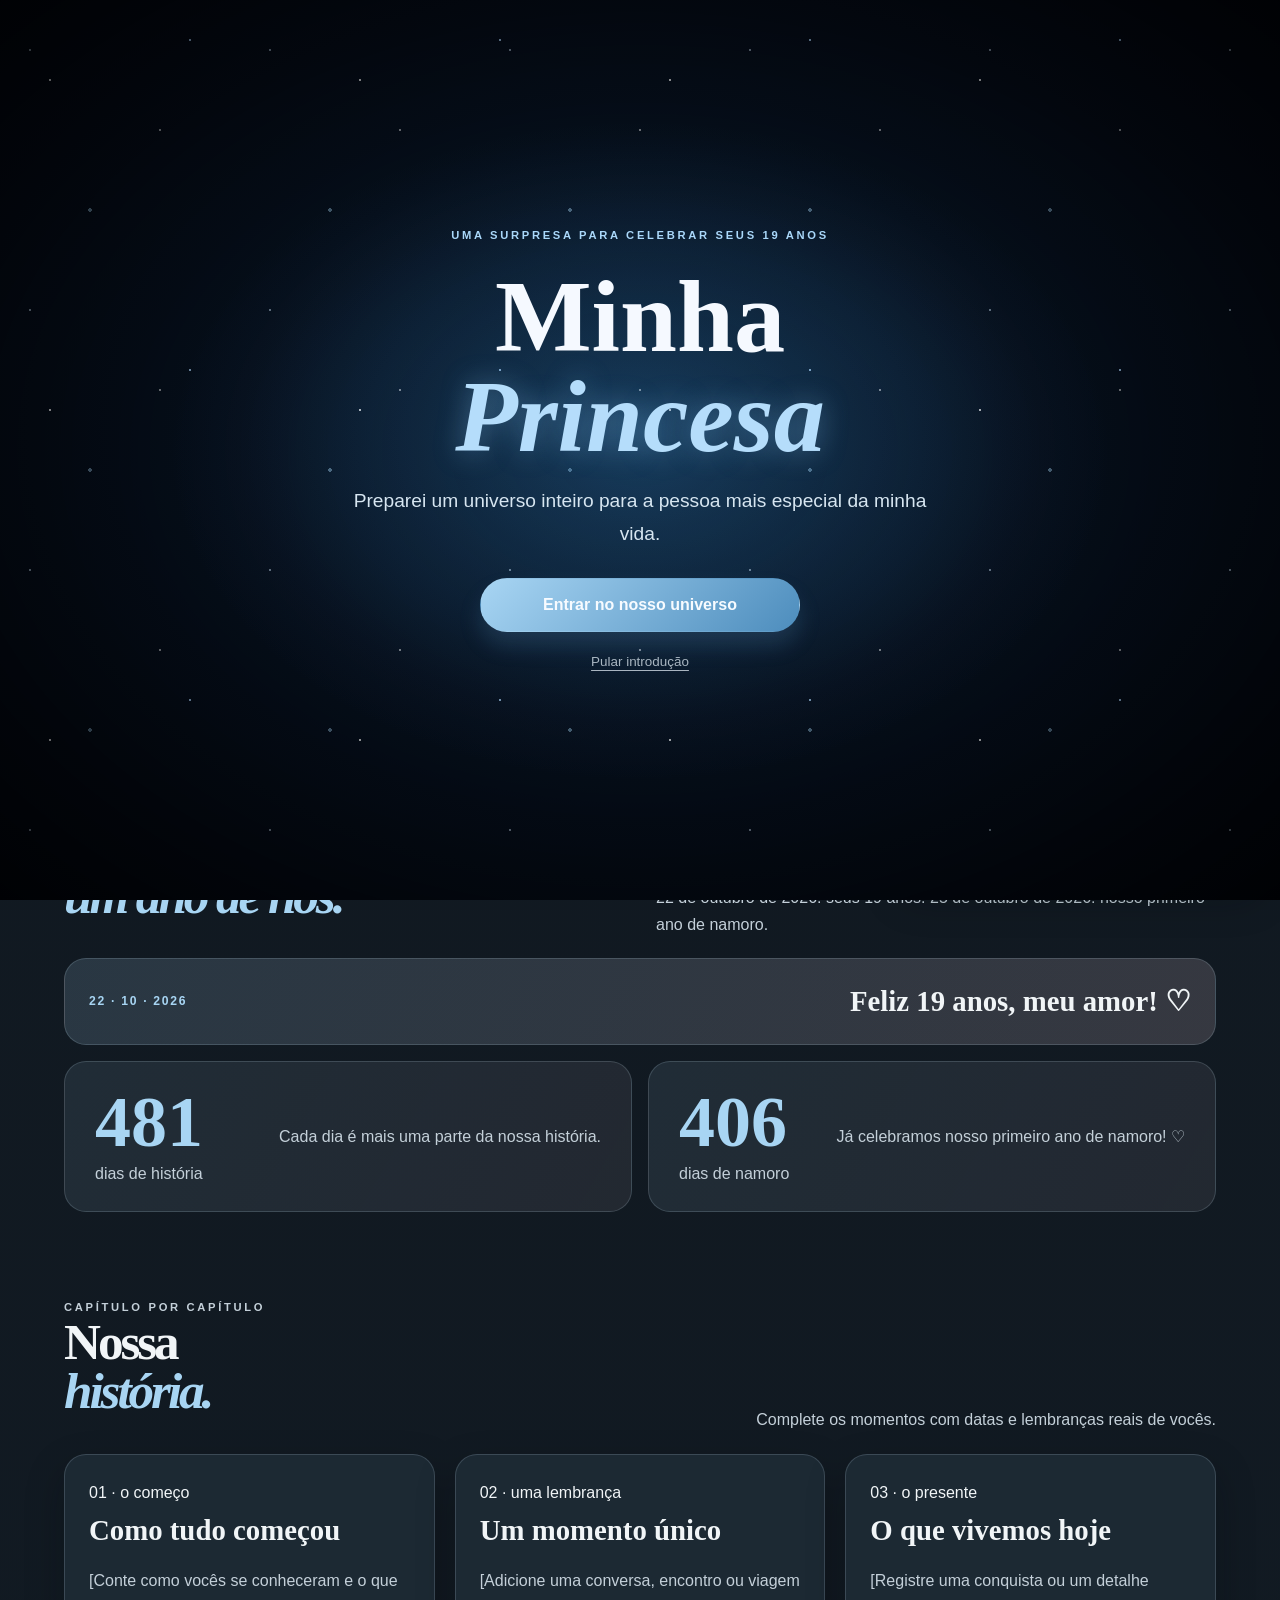
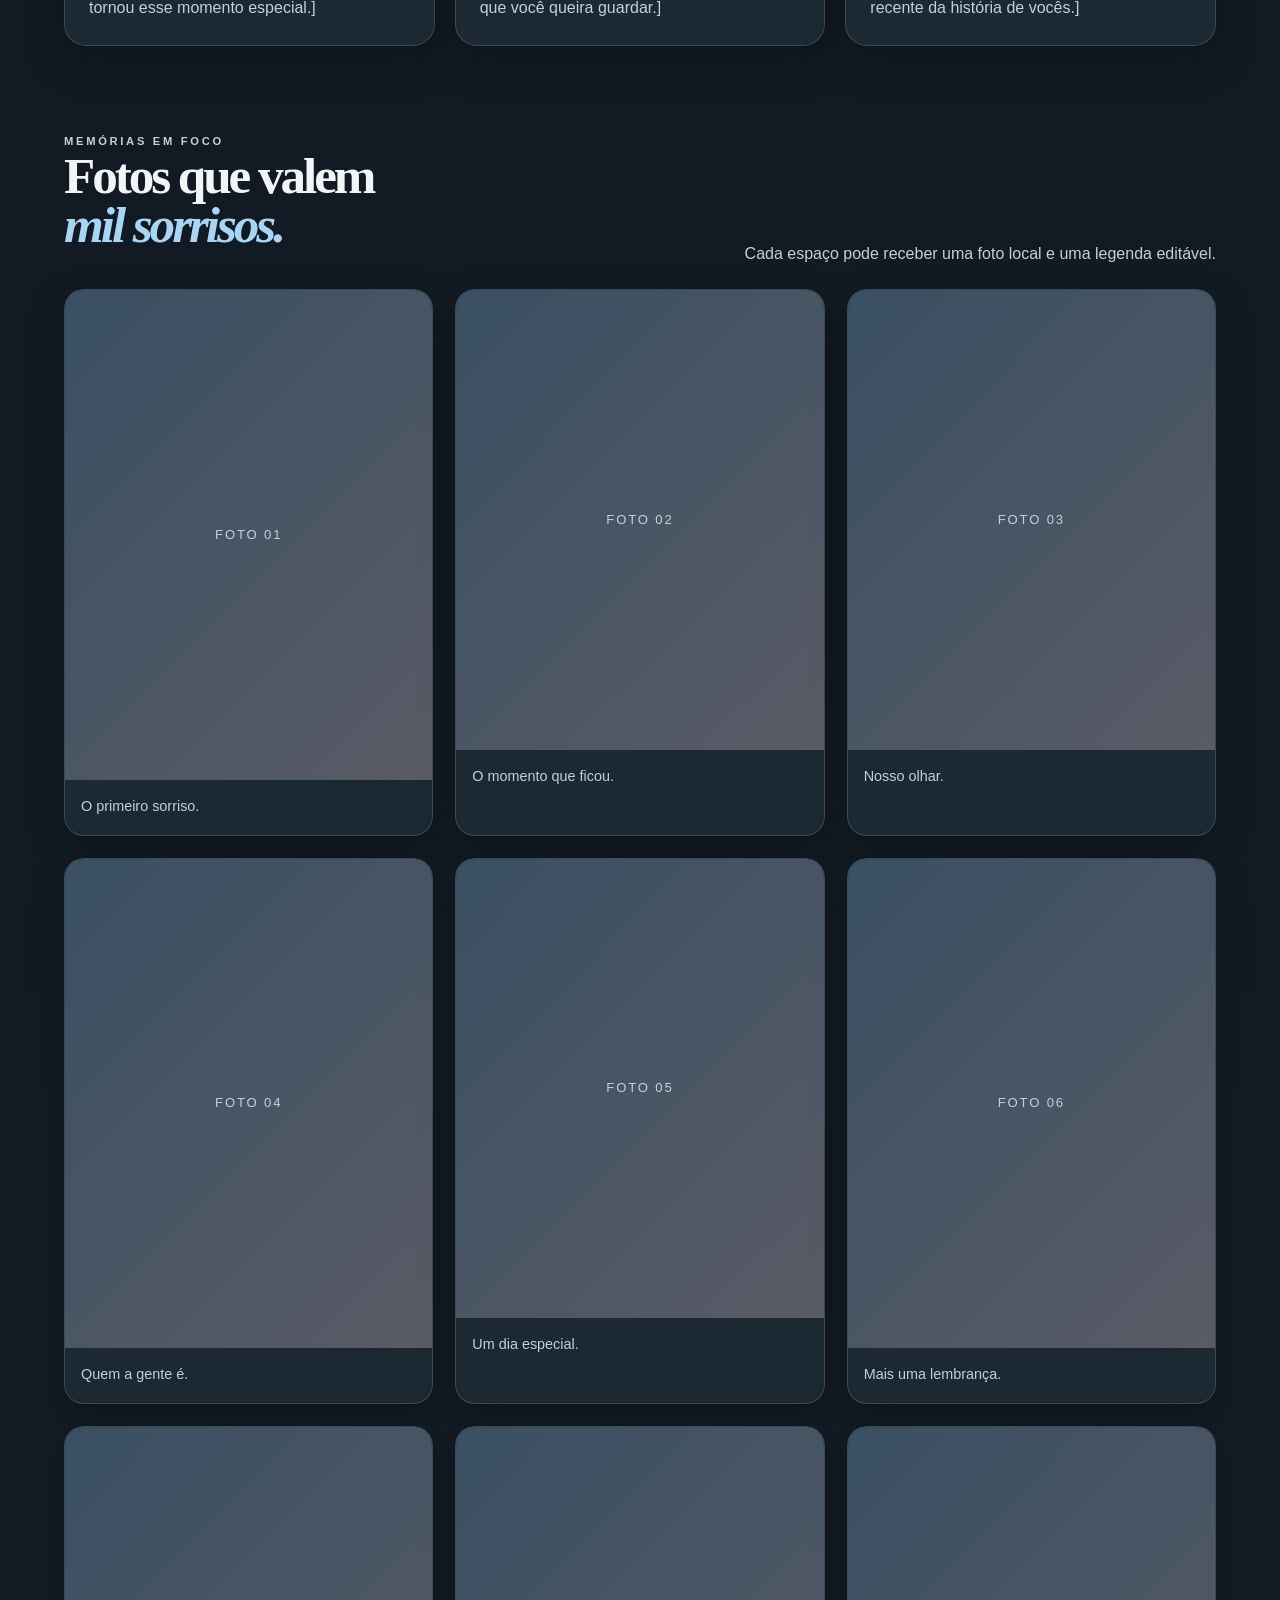
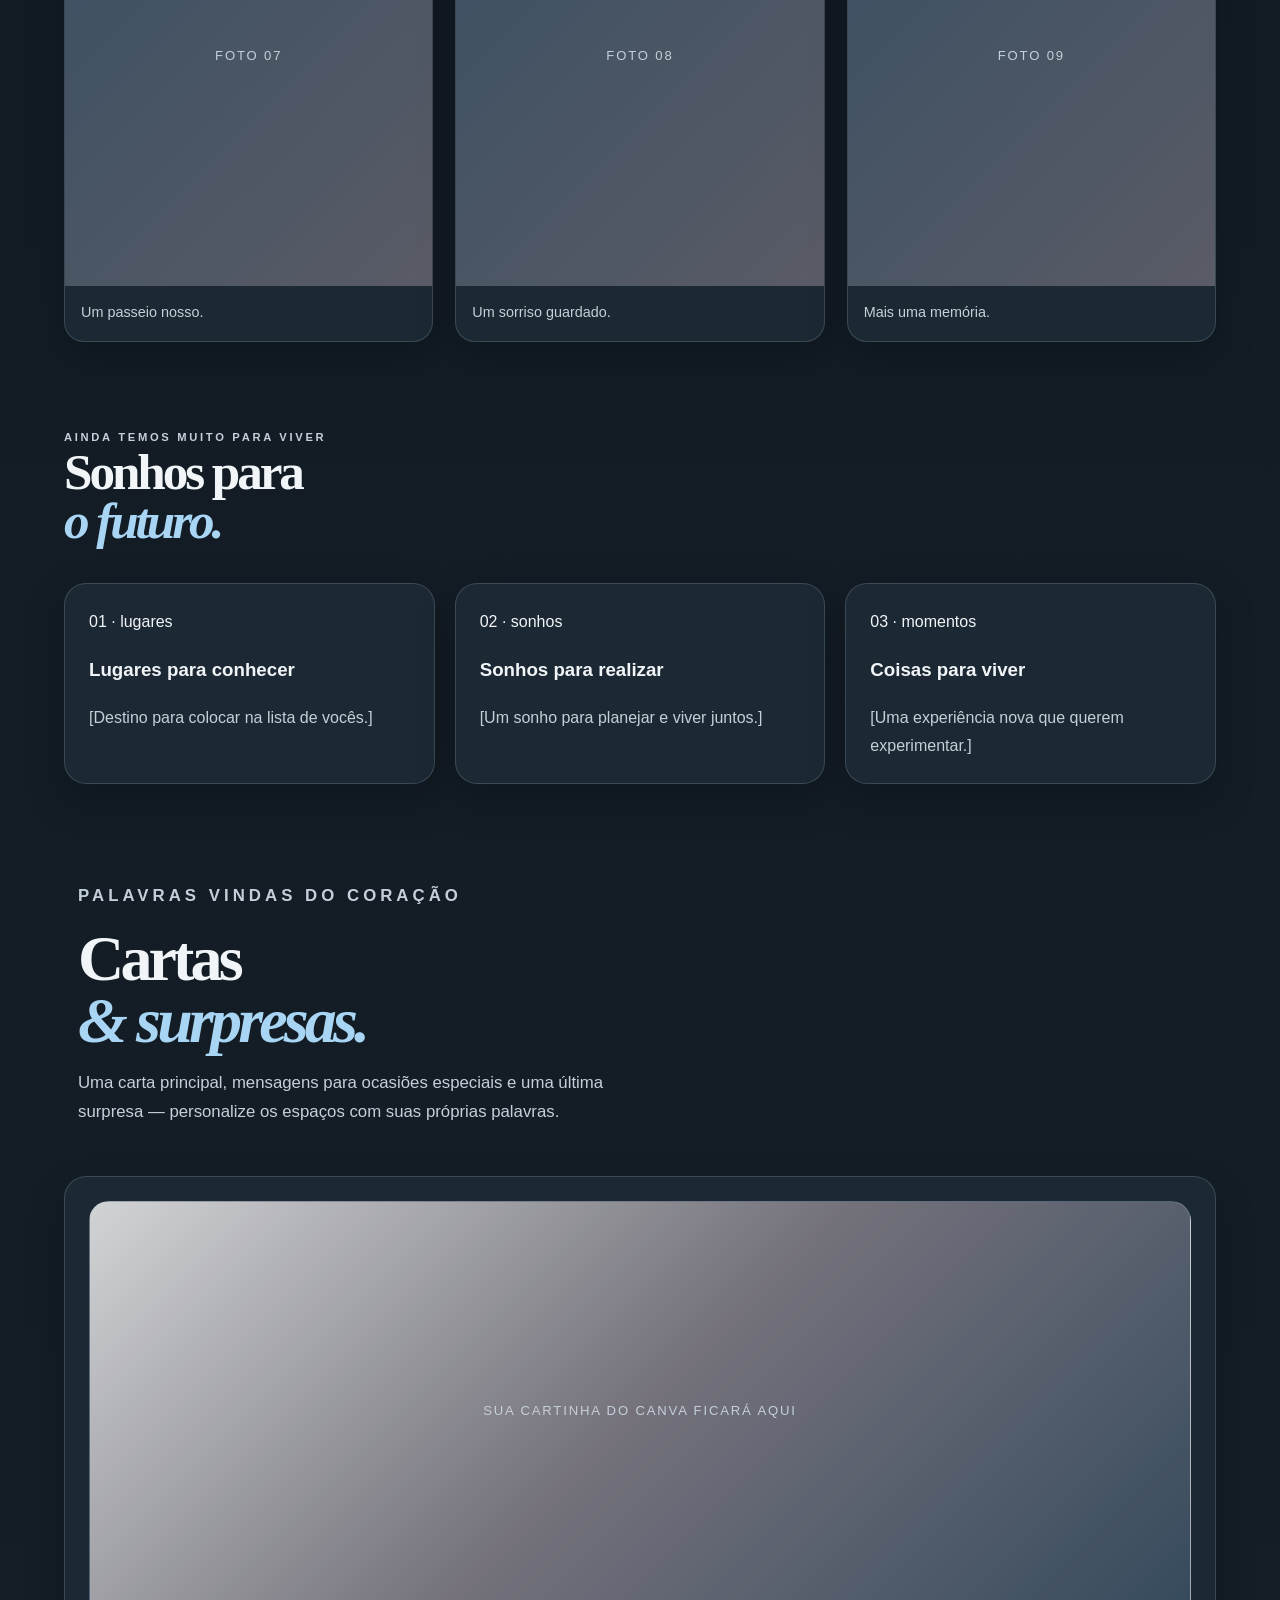
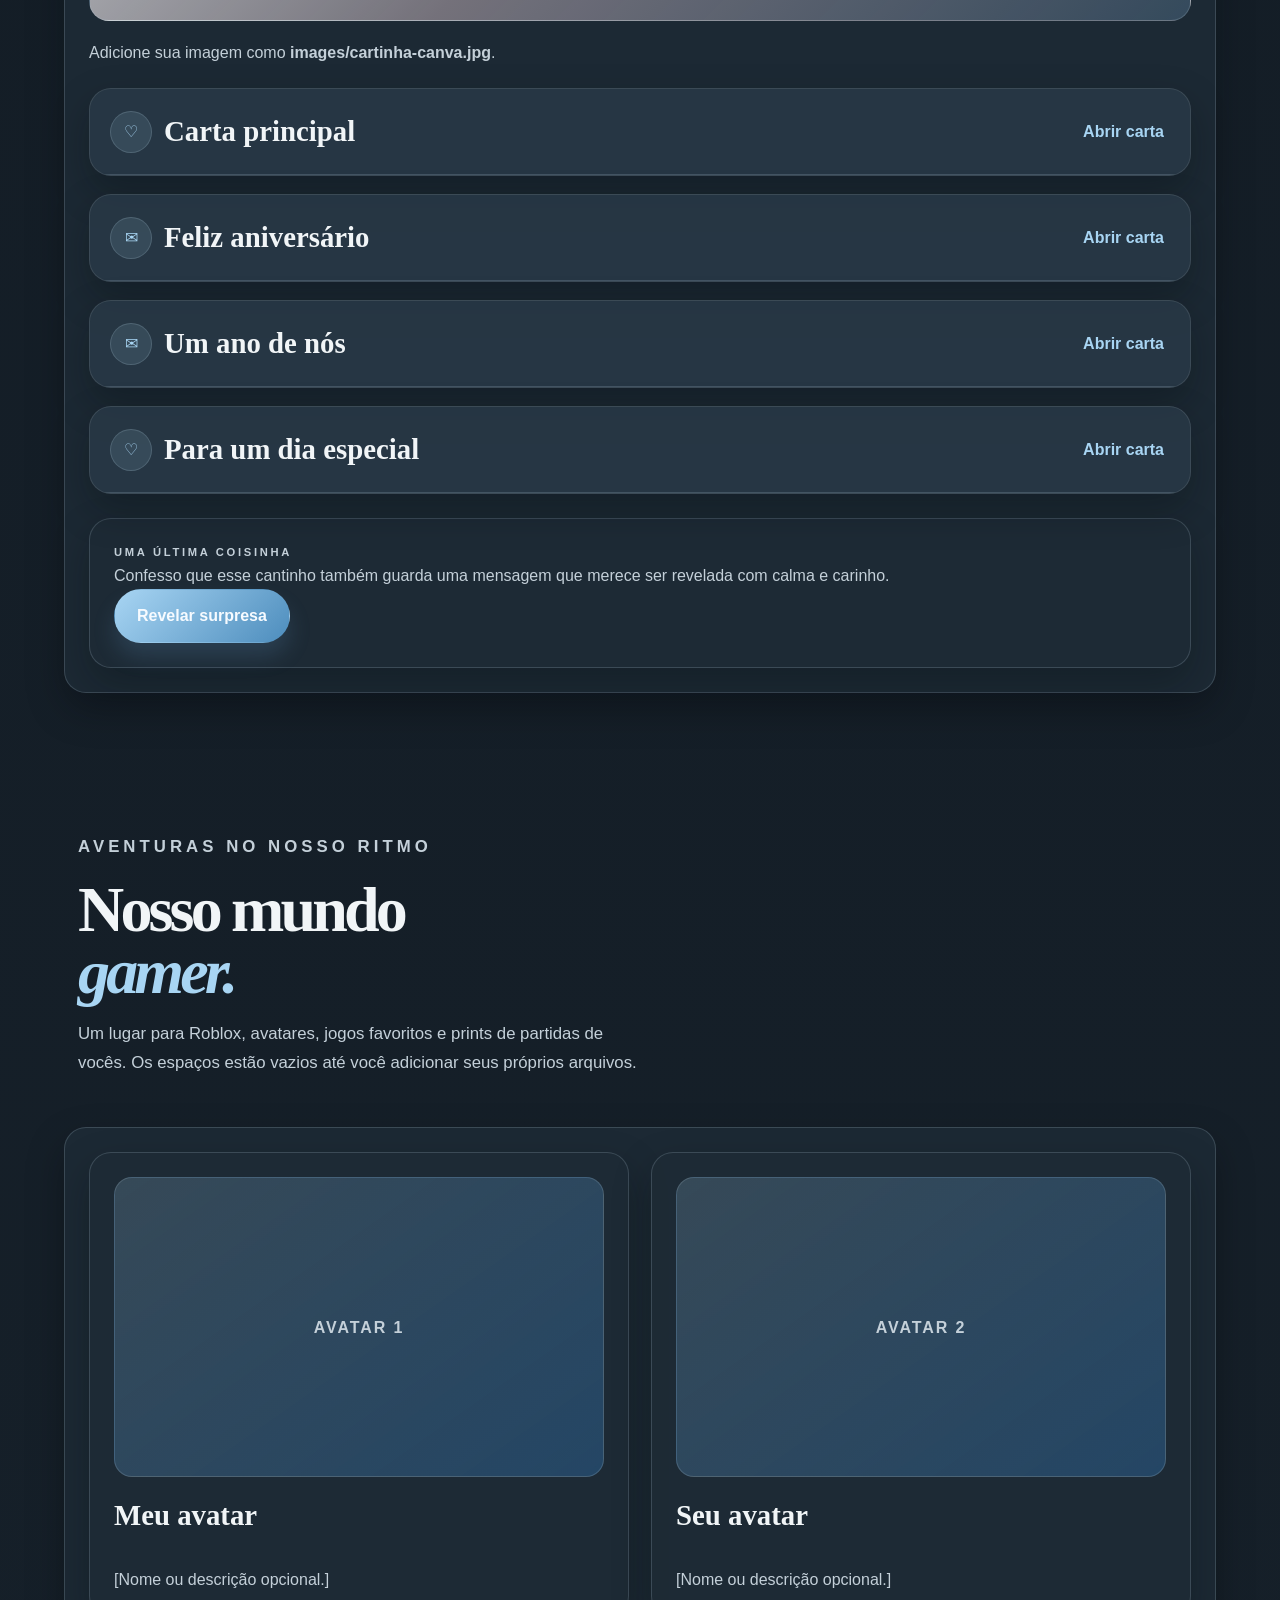
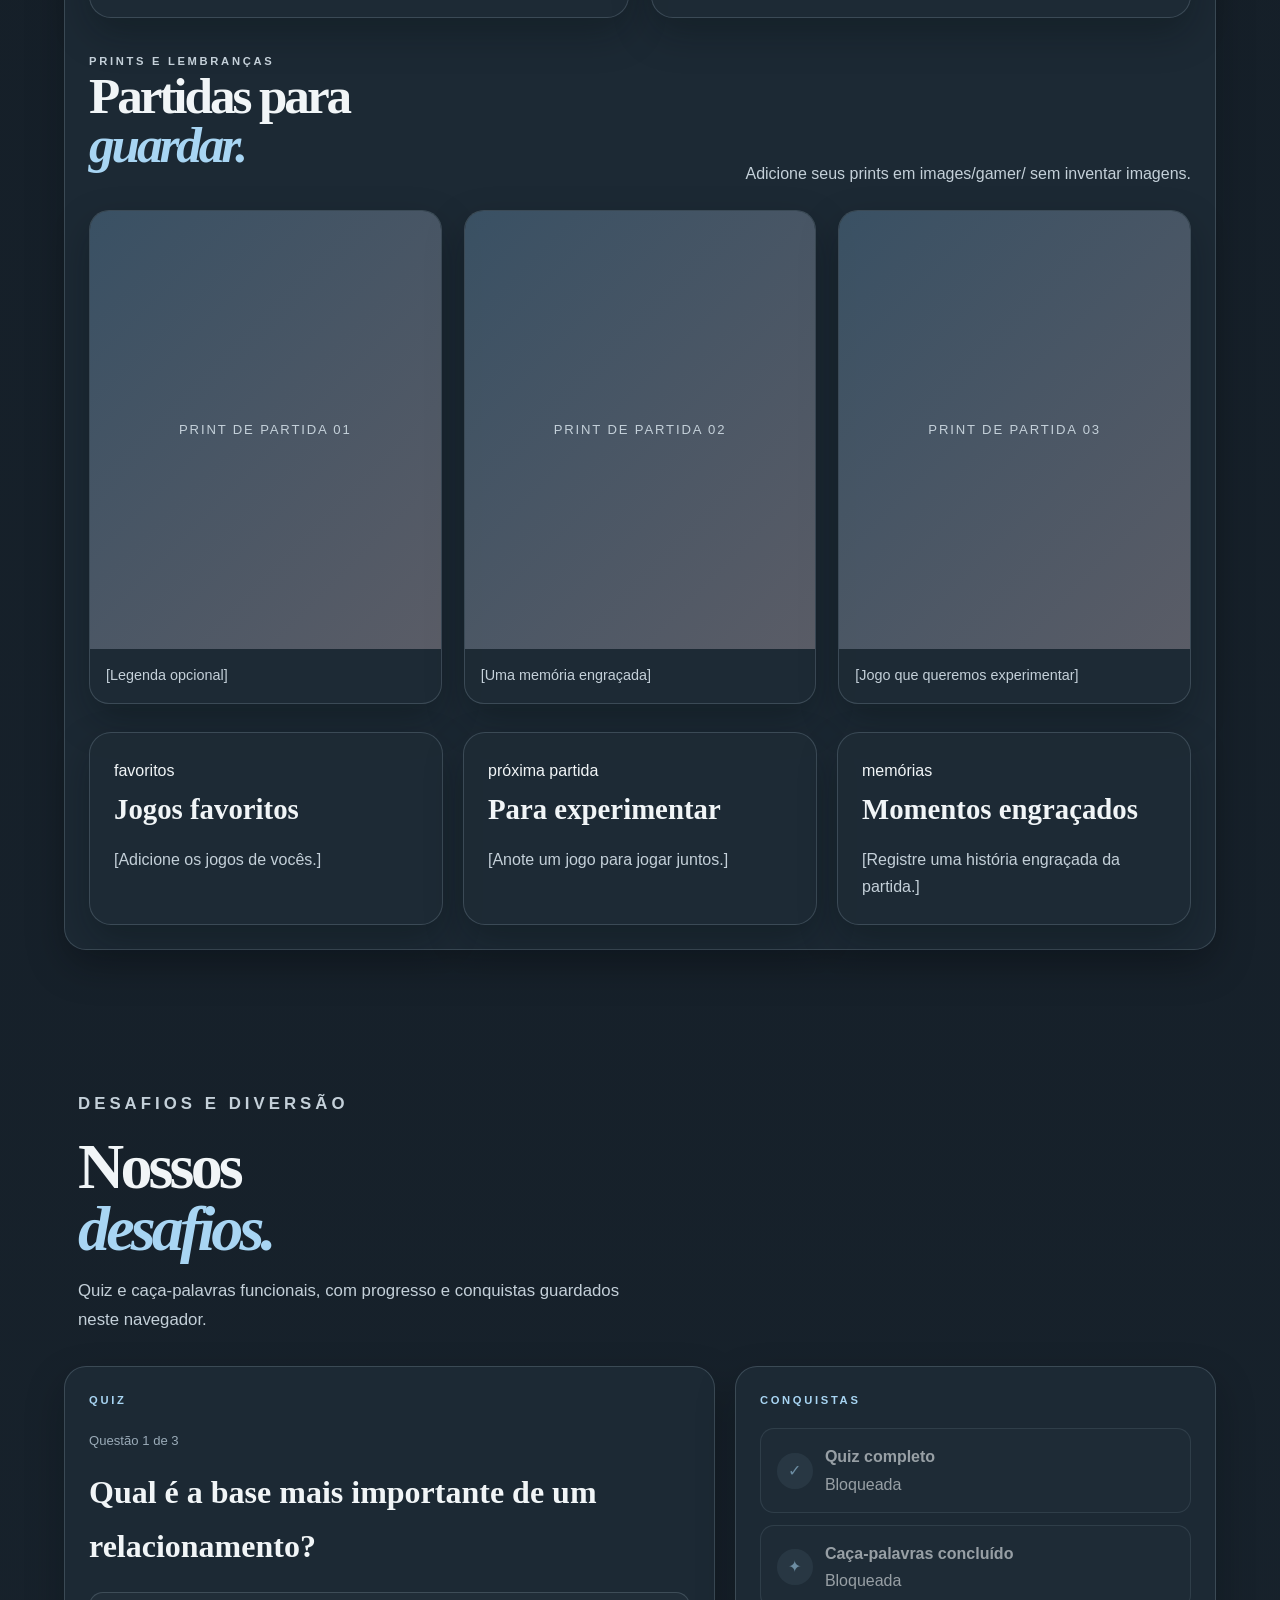
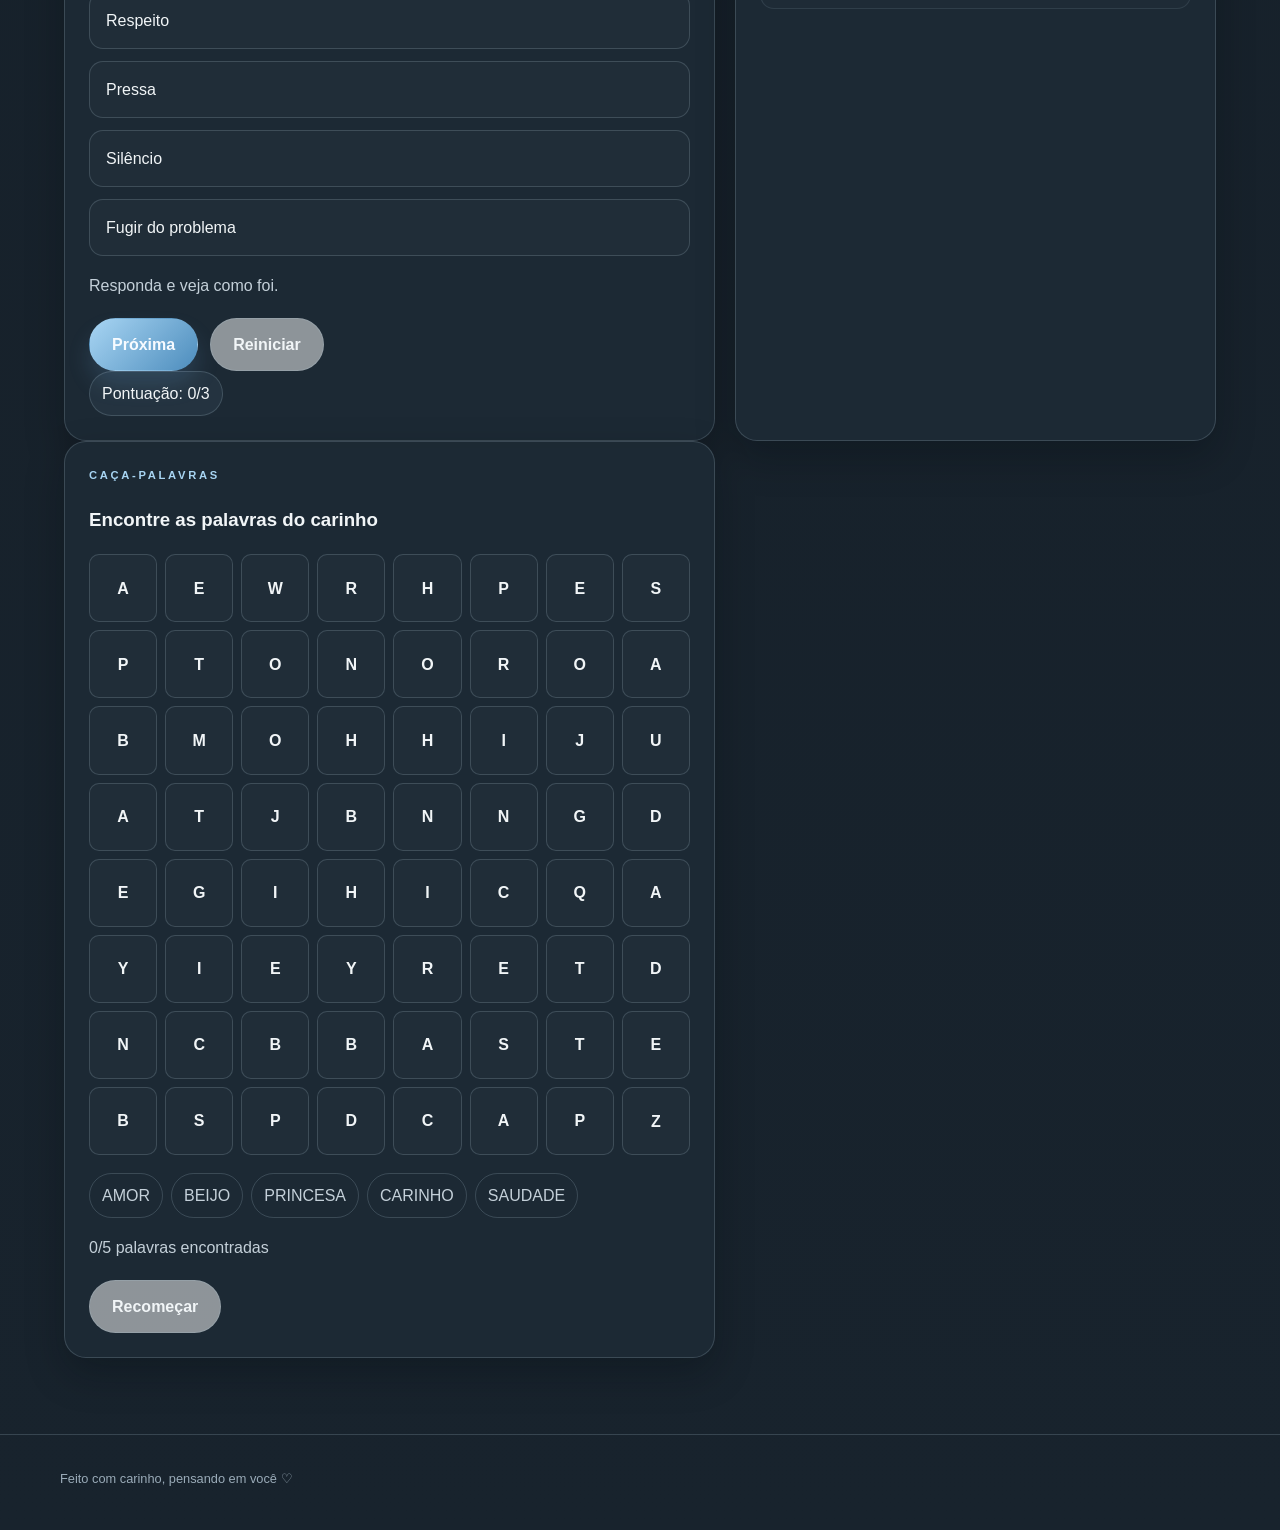
==== commit 9f9cbb7e: "colocando audio" ====
--- a/index.html
+++ b/index.html
@@ -9,8 +9,8 @@
   <link rel="stylesheet" href="css/style.css" />
   <script src="js/main.js" defer></script>
 </head>
-<!-- Configure data-audio-src somente com arquivo autorizado, por exemplo assets/audio/the-time-dirty-bit.mp3. -->
-<body data-audio-src="">
+<!-- Configure data-audio-src somente com um arquivo de áudio autorizado. -->
+<body data-audio-src="assets/audio/SIM, EU VOU.mp3">
   <canvas id="particle-canvas"></canvas>
   <div class="cursor-glow"></div>
 
@@ -19,11 +19,35 @@
     <div class="intro-stars intro-stars-front"></div>
     <div class="intro-vignette"></div>
     <div class="intro-content">
-      <p class="eyebrow">uma surpresa para você</p>
+      <p class="eyebrow">uma surpresa para celebrar seus 19 anos</p>
       <h1 id="intro-title">Minha <span class="highlight">Princesa</span></h1>
       <p class="intro-message" data-intro-message aria-live="polite"></p>
       <button class="primary-button intro-enter" type="button" data-enter-universe>Entrar no nosso universo</button>
       <button class="intro-skip" type="button" data-skip-intro>Pular introdução</button>
+    </div>
+  </section>
+
+  <section class="birthday-welcome" data-birthday-welcome hidden role="dialog" aria-modal="true" aria-labelledby="birthday-welcome-title">
+    <div class="birthday-confetti" data-birthday-confetti aria-hidden="true"></div>
+    <div class="birthday-balloons" aria-hidden="true">
+      <span class="birthday-balloon balloon-one"></span>
+      <span class="birthday-balloon balloon-two"></span>
+      <span class="birthday-balloon balloon-three"></span>
+      <span class="birthday-balloon balloon-four"></span>
+      <span class="birthday-balloon balloon-five"></span>
+      <span class="birthday-balloon balloon-six"></span>
+    </div>
+    <div class="birthday-card">
+      <p class="eyebrow">hoje o dia é todinho seu</p>
+      <h1 id="birthday-welcome-title">Feliz <span>aniversário!</span></h1>
+      <p class="birthday-age">19 anos de uma pessoa maravilhosa ♡</p>
+      <div class="birthday-photos">
+        <div class="birthday-photo">
+          <img src="images/aniversario/girassol.jpg" alt="Girassóis para comemorar seu aniversário" />
+        </div>
+      </div>
+      <p class="birthday-message" data-birthday-message>[Escreva aqui sua mensagem de aniversário.]</p>
+      <button class="primary-button" type="button" data-birthday-continue>Entrar no nosso cantinho ♡</button>
     </div>
   </section>
 
@@ -53,9 +77,9 @@
       <section class="universe-section" id="universe" data-area="universe">
         <section class="hero" data-reveal>
           <div class="hero-copy">
-            <p class="eyebrow">um presente feito com amor</p>
-            <h1>Para a minha <span class="highlight">princesa.</span></h1>
-            <p class="hero-lead">Entre tantas pessoas no mundo, que sorte a minha ter encontrado você. Este cantinho foi criado para guardar nossas lembranças, celebrar a sua presença e registrar a história que estamos escrevendo.</p>
+            <p class="eyebrow">um presente para celebrar você</p>
+            <h1>Feliz aniversário, <span class="highlight">minha princesa.</span></h1>
+            <p class="hero-lead">Que alegria celebrar seus 19 anos e a sorte que é ter você na minha vida. Este cantinho foi criado para guardar nossas lembranças, celebrar a sua presença e registrar a história que estamos escrevendo.</p>
             <div class="hero-actions">
               <a href="#timeline" class="primary-button">Nossa história →</a>
               <a href="#letters" class="secondary-button">Uma carta para você ♡</a>
@@ -63,18 +87,44 @@
             <div class="hero-meta"><span>Um universo nosso</span><span>Feito com carinho</span></div>
           </div>
           <div class="hero-visual">
-            <div class="portrait-frame" data-photo-src="images/foto-principal.jpg" data-photo-alt="Nossa foto especial" aria-label="Espaço para nossa foto principal">
+            <div class="portrait-frame" data-favorite-carousel role="group" aria-roledescription="carrossel" aria-label="Nossas fotos favoritas">
+              <div class="portrait-slide is-active" data-photo-src="images/fotos-favoritas/foto-01.jpg" data-photo-alt="Nossa foto favorita 1" aria-hidden="false">
+                <span>Foto favorita 1</span>
+              </div>
+              <div class="portrait-slide" data-photo-src="images/fotos-favoritas/foto-02.jpg" data-photo-alt="Nossa foto favorita 2" aria-hidden="true">
+                <span>Foto favorita 2</span>
+              </div>
+              <div class="portrait-slide" data-photo-src="images/fotos-favoritas/foto-03.jpg" data-photo-alt="Nossa foto favorita 3" aria-hidden="true">
+                <span>Foto favorita 3</span>
+              </div>
               <div class="portrait-glow"></div>
               <div class="portrait-badge"><strong>foto favorita</strong><p>Um espaço para uma lembrança especial.</p></div>
+              <div class="portrait-carousel-controls" aria-label="Controles do carrossel">
+                <button type="button" data-carousel-prev aria-label="Mostrar foto anterior">‹</button>
+                <span data-carousel-status aria-live="polite">1 / 3</span>
+                <button type="button" data-carousel-next aria-label="Mostrar próxima foto">›</button>
+              </div>
+              <div class="portrait-carousel-dots" role="group" aria-label="Escolher foto">
+                <button class="is-active" type="button" data-carousel-to="0" aria-label="Mostrar foto 1" aria-current="true"></button>
+                <button type="button" data-carousel-to="1" aria-label="Mostrar foto 2" aria-current="false"></button>
+                <button type="button" data-carousel-to="2" aria-label="Mostrar foto 3" aria-current="false"></button>
+              </div>
             </div>
           </div>
         </section>
 
         <section class="section-shell relationship-section" data-reveal>
-          <div class="section-heading"><div><p class="kicker">o tempo que construímos</p><h2>Uma história feita <span class="accent">de nós.</span></h2></div><p>Configure a data de início no atributo data-relationship-start para começar o contador.</p></div>
-          <div class="counter-panel" data-relationship-counter data-relationship-start="">
-            <div><strong data-counter-days>—</strong><span>dias de história</span></div>
-            <p data-counter-message>Nosso contador começa quando você adicionar a data.</p>
+          <div class="section-heading"><div><p class="kicker">dois motivos para comemorar</p><h2>19 anos dela, <span class="accent">um ano de nós.</span></h2></div><p>22 de outubro de 2026: seus 19 anos. 25 de outubro de 2026: nosso primeiro ano de namoro.</p></div>
+          <div class="birthday-highlight"><span>22 · 10 · 2026</span><strong>Feliz 19 anos, meu amor! ♡</strong></div>
+          <div class="milestone-counters">
+            <div class="counter-panel" data-relationship-counter data-relationship-start="2025-08-11">
+              <div><strong data-counter-days>—</strong><span>dias de história</span></div>
+              <p data-counter-message>A nossa história começou em 11 de agosto de 2025.</p>
+            </div>
+            <div class="counter-panel" data-dating-counter data-dating-start="2025-10-25" data-first-anniversary="2026-10-25">
+              <div><strong data-dating-days>—</strong><span>dias de namoro</span></div>
+              <p data-dating-message>Nosso namoro começou em 25 de outubro de 2025.</p>
+            </div>
           </div>
         </section>
 
@@ -121,7 +171,7 @@
           <div class="canva-card"><div class="canva-image" data-photo-src="images/cartinha-canva.jpg" aria-label="Espaço para a cartinha do Canva"><span>Sua cartinha do Canva ficará aqui</span></div><p>Adicione sua imagem como <strong>images/cartinha-canva.jpg</strong>.</p></div>
           <div class="letter-stack">
             <article class="letter-card envelope-card"><div class="letter-meta"><div class="letter-title-wrap"><div class="letter-stamp">♡</div><h3>Carta principal</h3></div><button class="letter-toggle" type="button" aria-expanded="false">Abrir carta</button></div><div class="letter-body"><div class="letter-inner"><div class="letter-text"><p>[Escreva aqui sua carta principal. Este texto é um espaço editável, não uma lembrança inventada.]</p></div></div></div></article>
-            <article class="letter-card envelope-card"><div class="letter-meta"><div class="letter-title-wrap"><div class="letter-stamp">✉</div><h3>Feliz aniversário</h3></div><button class="letter-toggle" type="button" aria-expanded="false">Abrir carta</button></div><div class="letter-body"><div class="letter-inner"><div class="letter-text"><p>Meu amor, hoje é o seu dia, e eu quero que você saiba o quanto sua existência torna minha vida mais especial.</p><p>Espero que este novo ciclo seja cheio de felicidade, paz, sonhos realizados e motivos para sorrir todos os dias.</p></div></div></div></article>
+            <article class="letter-card envelope-card"><div class="letter-meta"><div class="letter-title-wrap"><div class="letter-stamp">✉</div><h3>Feliz aniversário</h3></div><button class="letter-toggle" type="button" aria-expanded="false">Abrir carta</button></div><div class="letter-body"><div class="letter-inner"><div class="letter-text"><p>Meu amor, hoje você completa 19 anos, e eu quero que saiba o quanto sua existência torna minha vida mais especial.</p><p>Espero que este novo ciclo seja cheio de felicidade, paz, sonhos realizados e motivos para sorrir todos os dias.</p></div></div></div></article>
             <article class="letter-card envelope-card"><div class="letter-meta"><div class="letter-title-wrap"><div class="letter-stamp">✉</div><h3>Um ano de nós</h3></div><button class="letter-toggle" type="button" aria-expanded="false">Abrir carta</button></div><div class="letter-body"><div class="letter-inner"><div class="letter-text"><p>Um ano ao seu lado representa lembranças, aprendizados e momentos que guardarei com carinho para sempre.</p><p>Quero continuar escrevendo essa história com você, com calma, leveza e amor.</p></div></div></div></article>
             <article class="letter-card envelope-card"><div class="letter-meta"><div class="letter-title-wrap"><div class="letter-stamp">♡</div><h3>Para um dia especial</h3></div><button class="letter-toggle" type="button" aria-expanded="false">Abrir carta</button></div><div class="letter-body"><div class="letter-inner"><div class="letter-text"><p>[Adicione uma mensagem para o momento que você escolher.]</p></div></div></div></article>
           </div>
@@ -159,11 +209,10 @@
     <footer class="rodape">
       <p>Feito com carinho, pensando em você ♡</p>
       <div class="global-audio" id="audio-controls" data-global-audio>
-        <audio data-audio-player preload="none"></audio>
-        <div class="audio-heading"><span class="equalizer" aria-hidden="true"><i></i><i></i><i></i></span><span>The Time (Dirty Bit) — Black Eyed Peas</span></div>
+        <audio data-audio-player preload="none" loop></audio>
+        <div class="audio-heading"><span class="equalizer" aria-hidden="true"><i></i><i></i><i></i></span><span>Sim, Eu Vou</span></div>
         <div class="audio-controls"><button type="button" data-audio-toggle aria-label="Tocar música">▶</button><label class="volume-control">Volume <input type="range" min="0" max="1" step="0.05" value="0.55" data-audio-volume aria-label="Volume da música" /></label></div>
-        <p class="audio-status" data-audio-status aria-live="polite">Trilha opcional: configure um arquivo autorizado para ativar a reprodução contínua.</p>
-        <a href="https://open.spotify.com/search/The%20Time%20(Dirty%20Bit)%20Black%20Eyed%20Peas" target="_blank" rel="noopener noreferrer">Abrir busca no Spotify (player externo)</a>
+        <p class="audio-status" data-audio-status aria-live="polite">Use os controles para tocar, pausar ou ajustar o volume.</p>
       </div>
     </footer>
   </div>
--- a/css/style.css
+++ b/css/style.css
@@ -87,13 +87,20 @@
 
 .hero-visual { display:flex; justify-content:center; align-items:center; }
 .portrait-frame { position:relative; width:min(500px, 100%); min-height:560px; border:1px solid var(--line); border-radius: 40px 40px 24px 24px; overflow:hidden; background: linear-gradient(145deg, rgba(255,255,255,0.8), rgba(163, 206, 239, 0.36), rgba(221, 234, 246, 0.9)); box-shadow: var(--shadow); }
-.portrait-frame > img { position:absolute; inset:0; width:100%; height:100%; object-fit:cover; }
-.portrait-badge { z-index:1; }
-.portrait-frame::before { content:''; position:absolute; inset:0; background: radial-gradient(circle at 50% 12%, rgba(255,255,255,0.8), transparent 18%); }
-.portrait-glow { position:absolute; top: 10%; right: 12%; width:180px; height:180px; border-radius:50%; background: radial-gradient(circle, rgba(255,255,255,0.9), rgba(149, 201, 239, 0.32) 48%, transparent 72%); filter: blur(18px); }
-.portrait-badge { position:absolute; left:22px; bottom:22px; max-width:280px; padding:16px 18px; border:1px solid rgba(77,105,131,0.12); border-radius:18px; background: rgba(255,255,255,0.5); backdrop-filter: blur(8px); }
+.portrait-slide { position:absolute; inset:0; display:grid; place-items:center; color:var(--blue-3); font-size:.8rem; font-weight:700; letter-spacing:.12em; text-transform:uppercase; opacity:0; visibility:hidden; transition:opacity 350ms ease, visibility 350ms ease; }
+.portrait-slide.is-active { opacity:1; visibility:visible; }
+.portrait-slide > img { position:absolute; inset:0; width:100%; height:100%; object-fit:cover; }
+.portrait-frame::before { content:''; position:absolute; z-index:1; inset:0; pointer-events:none; background: radial-gradient(circle at 50% 12%, rgba(255,255,255,0.8), transparent 18%); }
+.portrait-glow { position:absolute; z-index:1; top: 10%; right: 12%; width:180px; height:180px; border-radius:50%; background: radial-gradient(circle, rgba(255,255,255,0.9), rgba(149, 201, 239, 0.32) 48%, transparent 72%); filter: blur(18px); pointer-events:none; }
+.portrait-badge { position:absolute; z-index:2; left:22px; bottom:22px; max-width:260px; padding:16px 18px; border:1px solid rgba(77,105,131,0.12); border-radius:18px; background: rgba(255,255,255,0.5); backdrop-filter: blur(8px); }
 .portrait-badge strong { display:block; margin-bottom:6px; color: var(--blue-3); font-size:0.7rem; letter-spacing:0.12em; text-transform: uppercase; }
 .portrait-badge p { margin:0; color: var(--text-soft); }
+.portrait-carousel-controls { position:absolute; z-index:3; right:18px; bottom:24px; display:flex; align-items:center; gap:8px; padding:5px; border:1px solid rgba(77,105,131,0.15); border-radius:999px; background:rgba(255,255,255,0.68); color:var(--blue-3); backdrop-filter:blur(8px); }
+.portrait-carousel-controls button { width:32px; height:32px; display:grid; place-items:center; border:0; border-radius:50%; background:rgba(131,190,231,0.18); color:var(--blue-3); font-size:1.35rem; line-height:1; }
+.portrait-carousel-controls span { min-width:38px; text-align:center; color:var(--blue-3); font-size:.72rem; font-weight:700; }
+.portrait-carousel-dots { position:absolute; z-index:3; top:18px; right:18px; display:flex; gap:7px; padding:9px 11px; border:1px solid rgba(77,105,131,0.15); border-radius:999px; background:rgba(255,255,255,0.68); backdrop-filter:blur(8px); }
+.portrait-carousel-dots button { width:9px; height:9px; padding:0; border:0; border-radius:50%; background:rgba(77,105,131,0.4); }
+.portrait-carousel-dots button.is-active { background:var(--blue-3); box-shadow:0 0 0 3px rgba(77,141,189,0.18); }
 
 .section-shell { padding: 18px 0 34px; }
 .section-heading { display:flex; align-items:end; justify-content:space-between; gap:18px; flex-wrap:wrap; margin: 34px 0 20px; }
@@ -196,6 +203,10 @@
   .card-grid, .story-grid, .playlist-grid, .gallery-grid, .progress-grid, .photo-collage { grid-template-columns: repeat(2, minmax(0, 1fr)); }
   .roblox-grid { grid-template-columns: 1fr; }
 }
+.birthday-highlight { display:flex; align-items:center; justify-content:space-between; gap:16px; margin-bottom:16px; padding:18px 24px; border:1px solid var(--line); border-radius:var(--radius); background:linear-gradient(120deg,rgba(169,216,245,.16),rgba(248,223,231,.16)); }
+.birthday-highlight span { color:var(--blue); font-size:.76rem; font-weight:700; letter-spacing:.14em; }
+.birthday-highlight strong { color:var(--text); font-family:Georgia,"Times New Roman",serif; font-size:clamp(1.2rem,2.5vw,1.8rem); }
+.milestone-counters { display:grid; grid-template-columns:repeat(2,minmax(0,1fr)); gap:16px; }
 @media (max-width: 700px) {
   .cabecalho { width: min(var(--max), calc(100% - 20px)); padding:10px 12px; gap:8px; }
   .logo { font-size:.95rem; letter-spacing:.015em; }
@@ -217,6 +228,8 @@
   .word-grid { grid-template-columns: repeat(8, minmax(0, 1fr)); gap:4px; }
   .word-cell { border-radius:6px; font-size:.75rem; }
   .portrait-frame { min-height:420px; }
+  .portrait-badge { left:14px; bottom:72px; max-width:calc(100% - 28px); }
+  .portrait-carousel-controls { right:14px; bottom:14px; }
   .menu-panel { min-width:min(310px,calc(100vw - 32px)); max-height:calc(100vh - 100px); overflow-y:auto; }
   .hero-meta span { width: 100%; }
 }
@@ -298,12 +311,47 @@
 @keyframes universe-arrival { from { opacity:0; transform:translateY(18px); } to { opacity:1; transform:translateY(0); } }
 .page-hidden .intro-stars { animation-play-state:paused; }
 
+.birthday-welcome { position:fixed; inset:0; z-index:210; display:grid; place-items:center; overflow:hidden; isolation:isolate; padding:24px 14px; background:radial-gradient(ellipse at 50% 35%,#263f5b 0%,#121e30 56%,#080e19 100%); color:#f5f9ff; opacity:0; visibility:hidden; transition:opacity 500ms ease,visibility 500ms ease; }
+.birthday-welcome[hidden] { display:none; }
+.birthday-welcome.visible { opacity:1; visibility:visible; }
+.birthday-card { position:relative; z-index:2; width:min(660px,100%); max-height:calc(100vh - 48px); overflow:auto; scrollbar-width:none; -ms-overflow-style:none; display:grid; justify-items:center; padding:clamp(22px,5vw,44px); border:1px solid rgba(205,229,249,.25); border-radius:30px; background:rgba(12,22,36,.82); box-shadow:0 24px 80px rgba(0,0,0,.34); text-align:center; backdrop-filter:blur(12px); animation:birthday-card-arrive 700ms cubic-bezier(.18,.75,.25,1) both; }
+.birthday-card::-webkit-scrollbar { display:none; }
+.birthday-card .eyebrow { margin-bottom:8px; color:#f5c9df; }
+.birthday-card h1 { margin:0; font-family:Georgia,"Times New Roman",serif; font-size:clamp(2.8rem,9vw,5.5rem); line-height:.98; letter-spacing:-.055em; }
+.birthday-card h1 span { display:block; color:#f5c9df; font-style:italic; }
+.birthday-age { margin:14px 0; color:#d7e6f1; font-size:1.05rem; }
+.birthday-photos { width:min(560px,100%); display:grid; grid-template-columns:minmax(0,1fr); gap:16px; margin:4px 0 16px; }
+.birthday-photo { min-width:0; min-height:250px; display:grid; place-items:center; overflow:hidden; border:1px solid rgba(205,229,249,.18); border-radius:18px; background:rgba(255,255,255,.07); }
+.birthday-photo img { width:100%; height:100%; min-height:250px; object-fit:contain; }
+.birthday-message { width:min(500px,100%); min-height:3em; margin:0 0 22px; padding:14px 18px; border-left:2px solid #f5c9df; color:#f5f9ff; text-align:left; white-space:pre-line; }
+.birthday-card .primary-button { animation:soft-pulse 3s ease-in-out infinite; }
+.birthday-confetti, .birthday-balloons { position:absolute; inset:0; overflow:hidden; pointer-events:none; }
+.birthday-confetti { z-index:0; }
+.birthday-confetti-piece { position:absolute; width:9px; height:14px; border-radius:2px; background:hsl(var(--hue) 85% 70%); opacity:.85; animation:birthday-confetti-fall var(--fall-duration,1ms) linear var(--fall-delay,0s) infinite; }
+@keyframes birthday-confetti-fall { 0% { transform:translate3d(0,0,0) rotate(0); } 100% { opacity:.9; transform:translate3d(var(--sway,0px),110vh,0) rotate(720deg); } }
+.birthday-balloons { z-index:1; }
+.birthday-balloon { position:absolute; bottom:7vh; width:66px; height:84px; border-radius:50% 50% 46% 46%; opacity:.82; box-shadow:inset -9px -8px 15px rgba(0,0,0,.12),inset 9px 8px 16px rgba(255,255,255,.22); animation:birthday-balloon-float 4s ease-in-out infinite alternate; }
+.birthday-balloon::before { content:''; position:absolute; left:calc(50% - 4px); bottom:-7px; width:8px; height:9px; background:inherit; clip-path:polygon(0 0,100% 0,50% 100%); }
+.birthday-balloon::after { content:''; position:absolute; left:50%; top:calc(100% + 2px); width:1px; height:125px; background:rgba(255,255,255,.38); }
+.balloon-one { left:5%; background:#f4a9c8; }
+.balloon-two { right:6%; bottom:12vh; width:56px; height:74px; background:#9dd7f4; animation-delay:-1.5s; }
+.balloon-three { left:17%; bottom:17vh; width:48px; height:64px; background:#f3d37c; animation-delay:-2.5s; }
+.balloon-four { right:18%; width:62px; height:80px; background:#b9a8f4; animation-delay:-.8s; }
+.balloon-five { left:3%; bottom:38vh; width:50px; height:66px; background:#a8e0cf; animation-delay:-3.2s; }
+.balloon-six { right:4%; bottom:42vh; width:48px; height:64px; background:#f3d37c; animation-delay:-2s; }
+@keyframes birthday-balloon-float { from { transform:translateY(8px) rotate(-7deg); } to { transform:translateY(-30px) rotate(7deg); } }
+@keyframes birthday-card-arrive { from { opacity:0; transform:translateY(22px) scale(.96); } to { opacity:1; transform:translateY(0) scale(1); } }
+
 @media (max-width: 980px) {
   .gamer-grid { grid-template-columns:1fr; }
 }
 @media (max-width: 700px) {
   .main-area { width:min(var(--max),calc(100% - 20px)); }
   .counter-panel { align-items:flex-start; flex-direction:column; }
+  .milestone-counters { grid-template-columns:1fr; }
+  .birthday-highlight { align-items:flex-start; flex-direction:column; }
+  .birthday-photos { width:min(420px,100%); }
+  .birthday-photo, .birthday-photo img { min-height:220px; }
   .avatar-portrait { min-height:240px; }
   .global-audio { right:10px; bottom:10px; }
   .rodape { padding-bottom:190px; }
@@ -311,5 +359,6 @@
 }
 @media (prefers-reduced-motion: reduce) {
   .intro-stars, .intro-enter, .is-playing .equalizer i { animation:none !important; }
+  .birthday-card, .birthday-confetti-piece, .birthday-balloon, .birthday-card .primary-button { animation:none !important; }
   .letter-body.open .letter-text { animation:none; }
 }
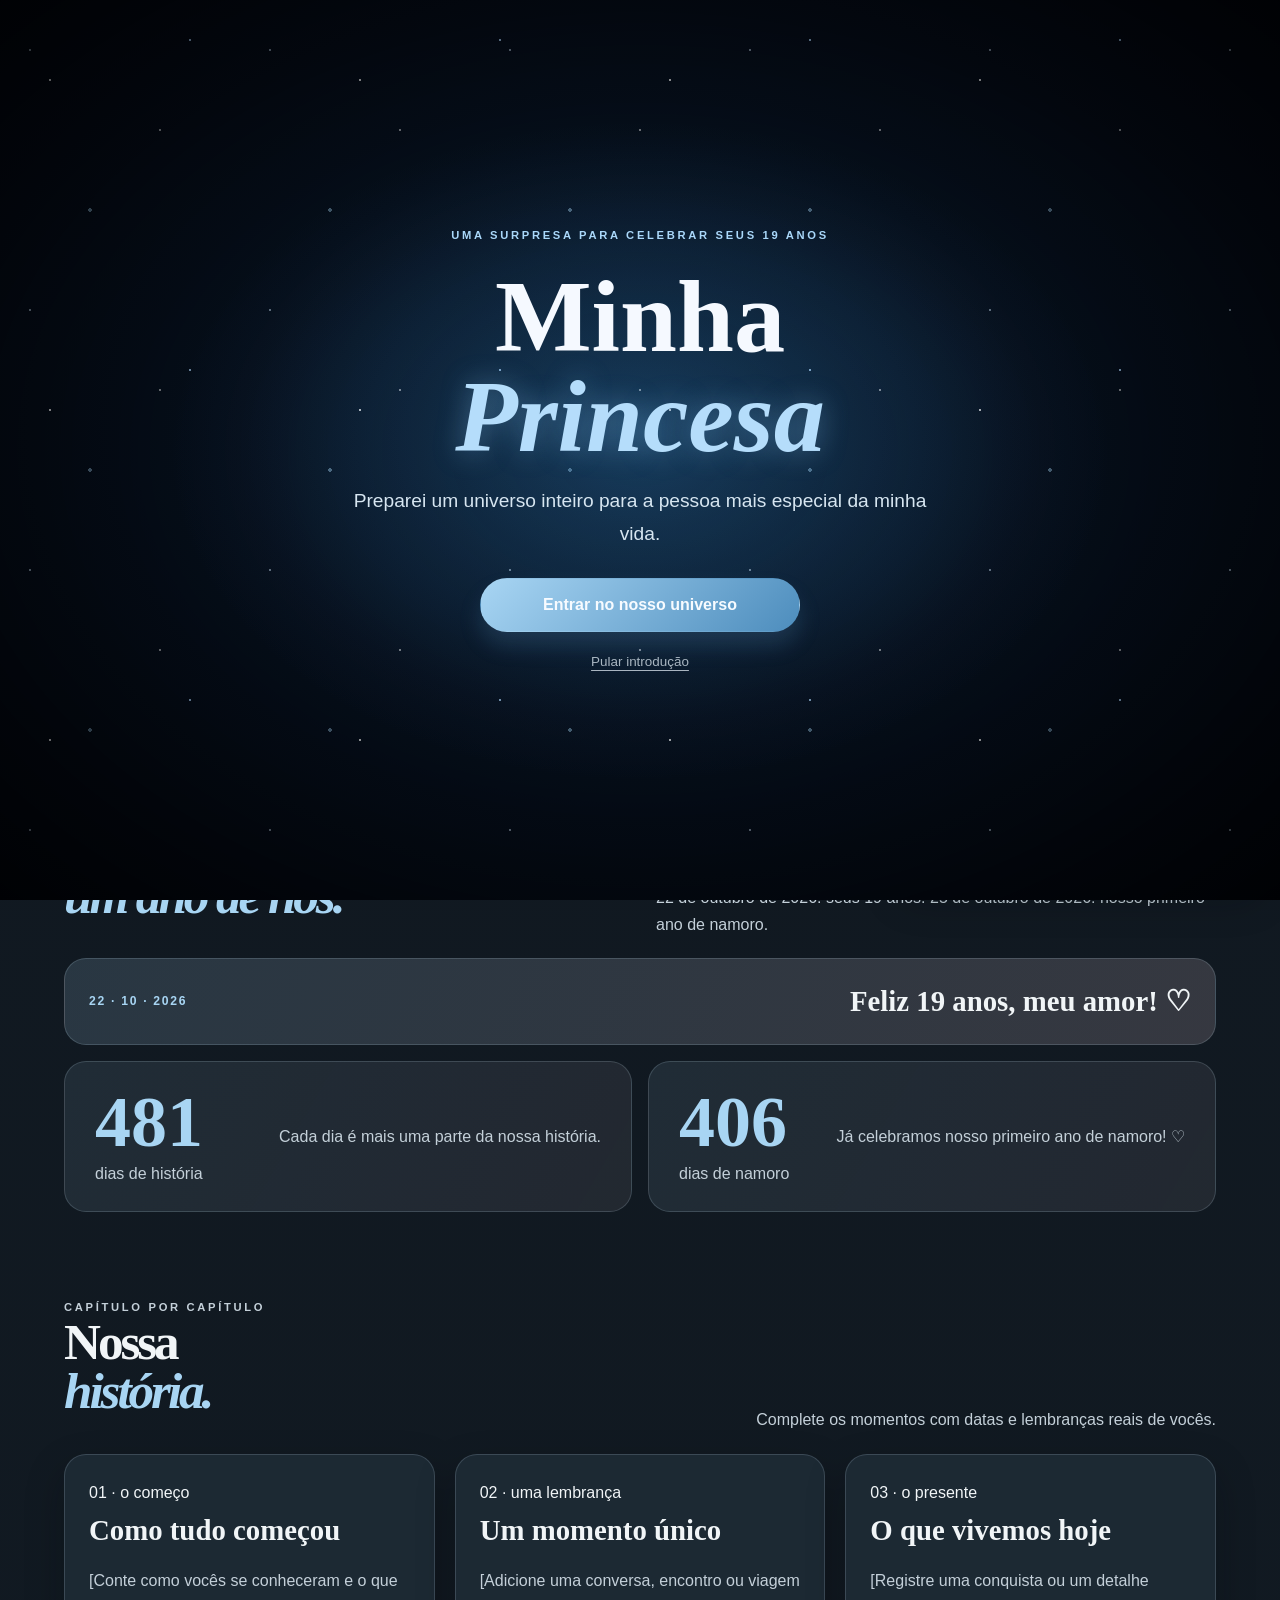
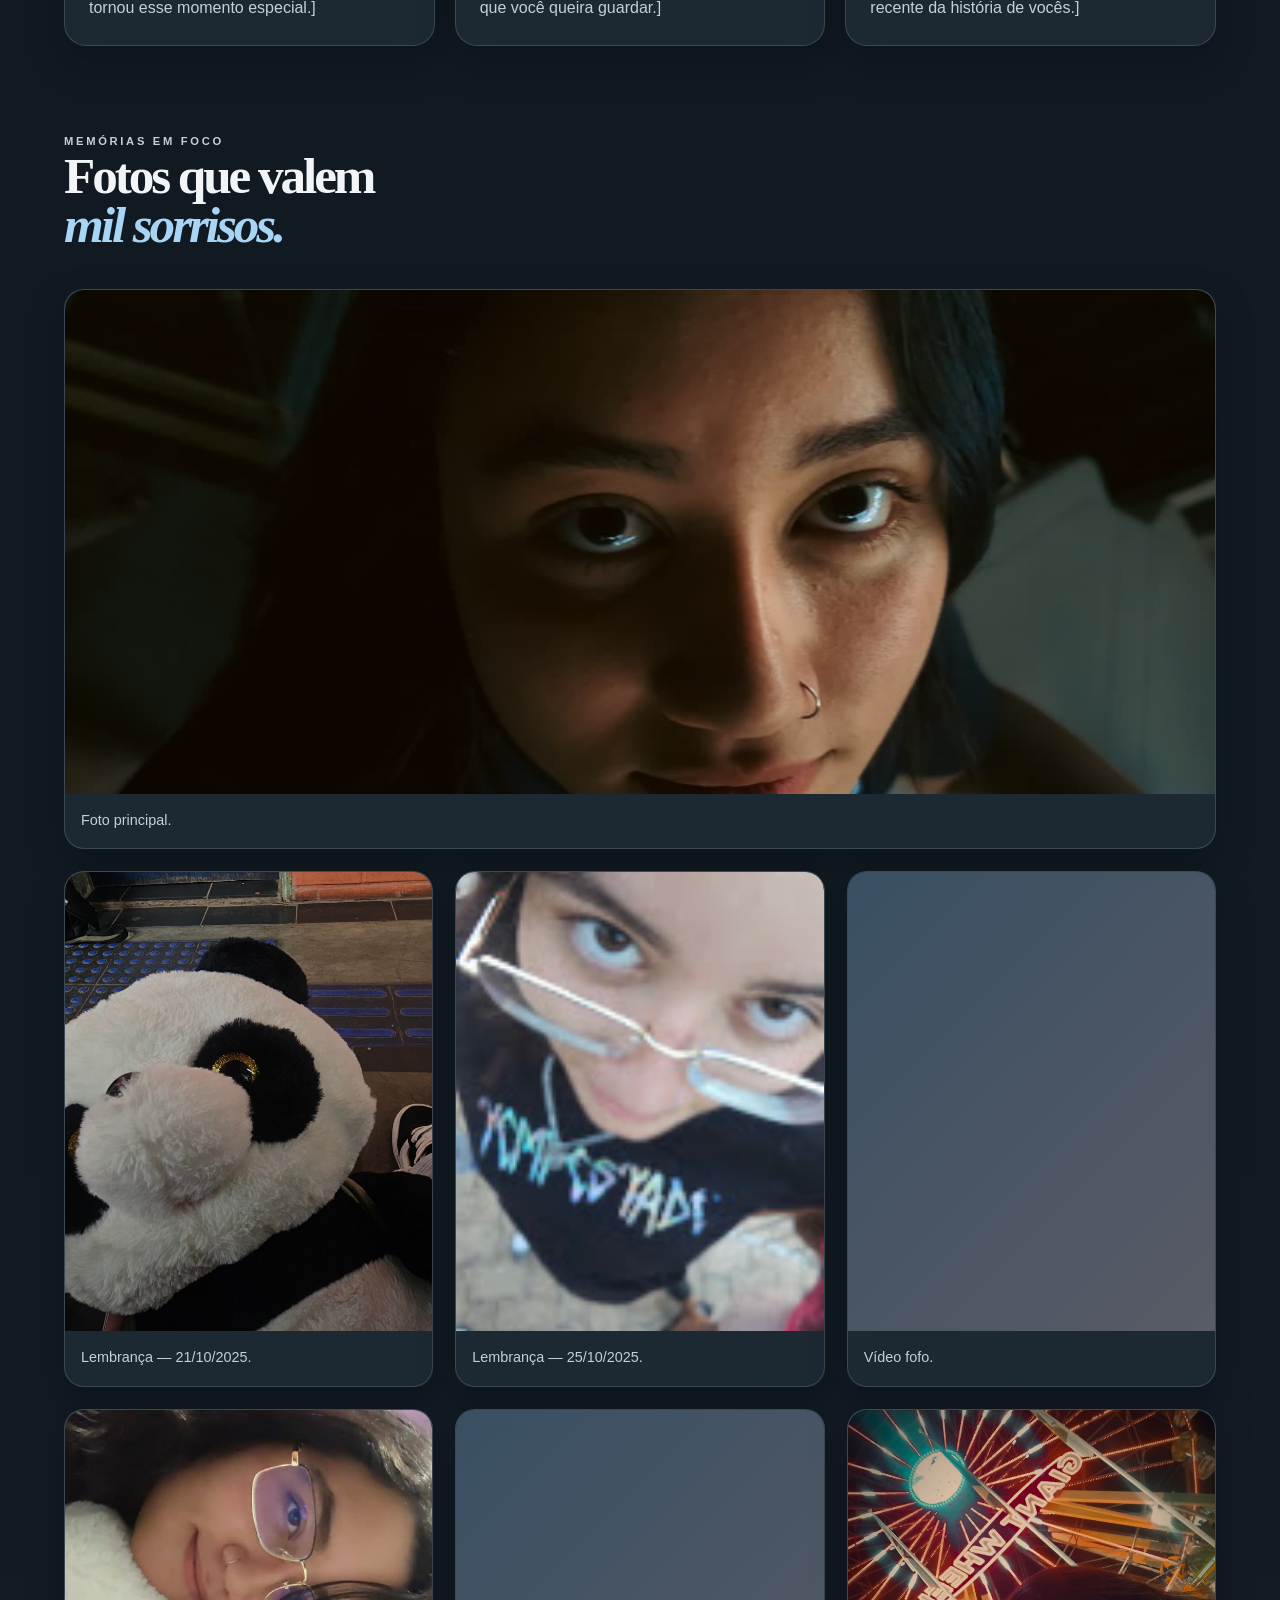
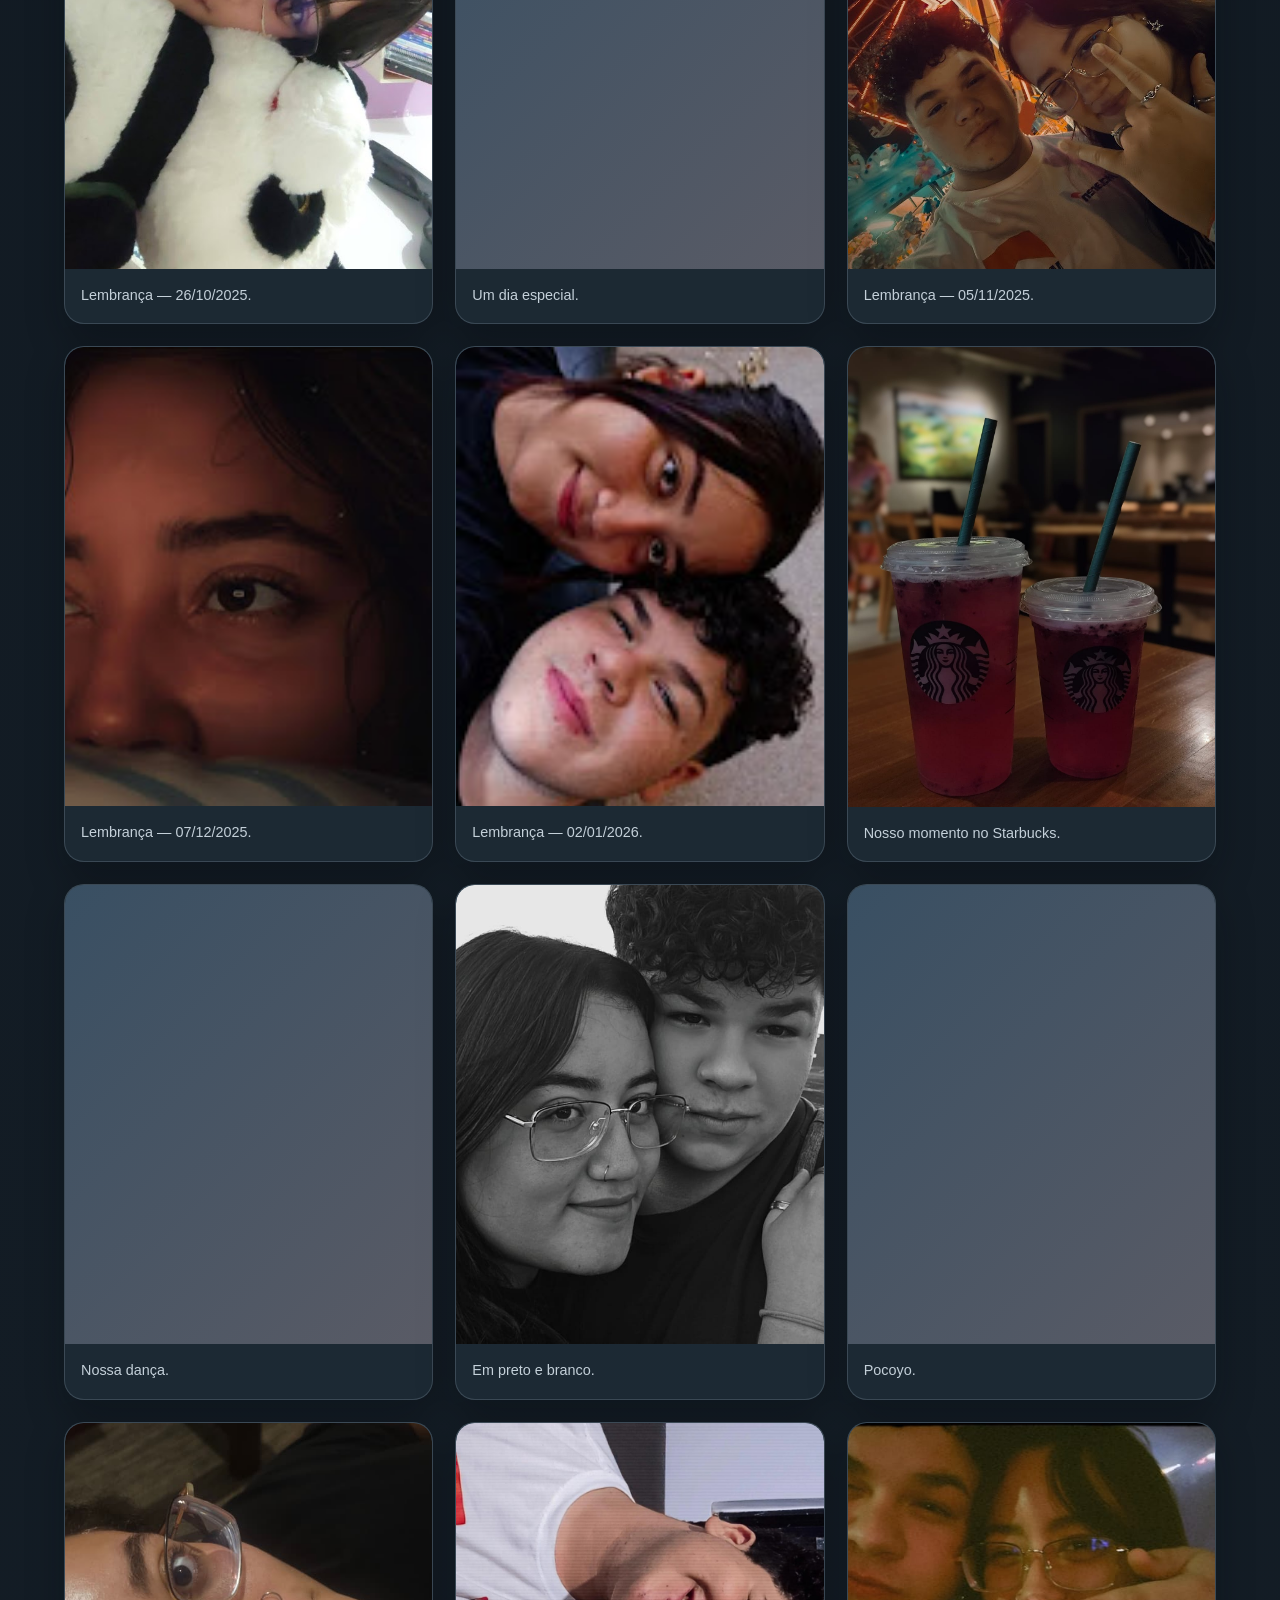
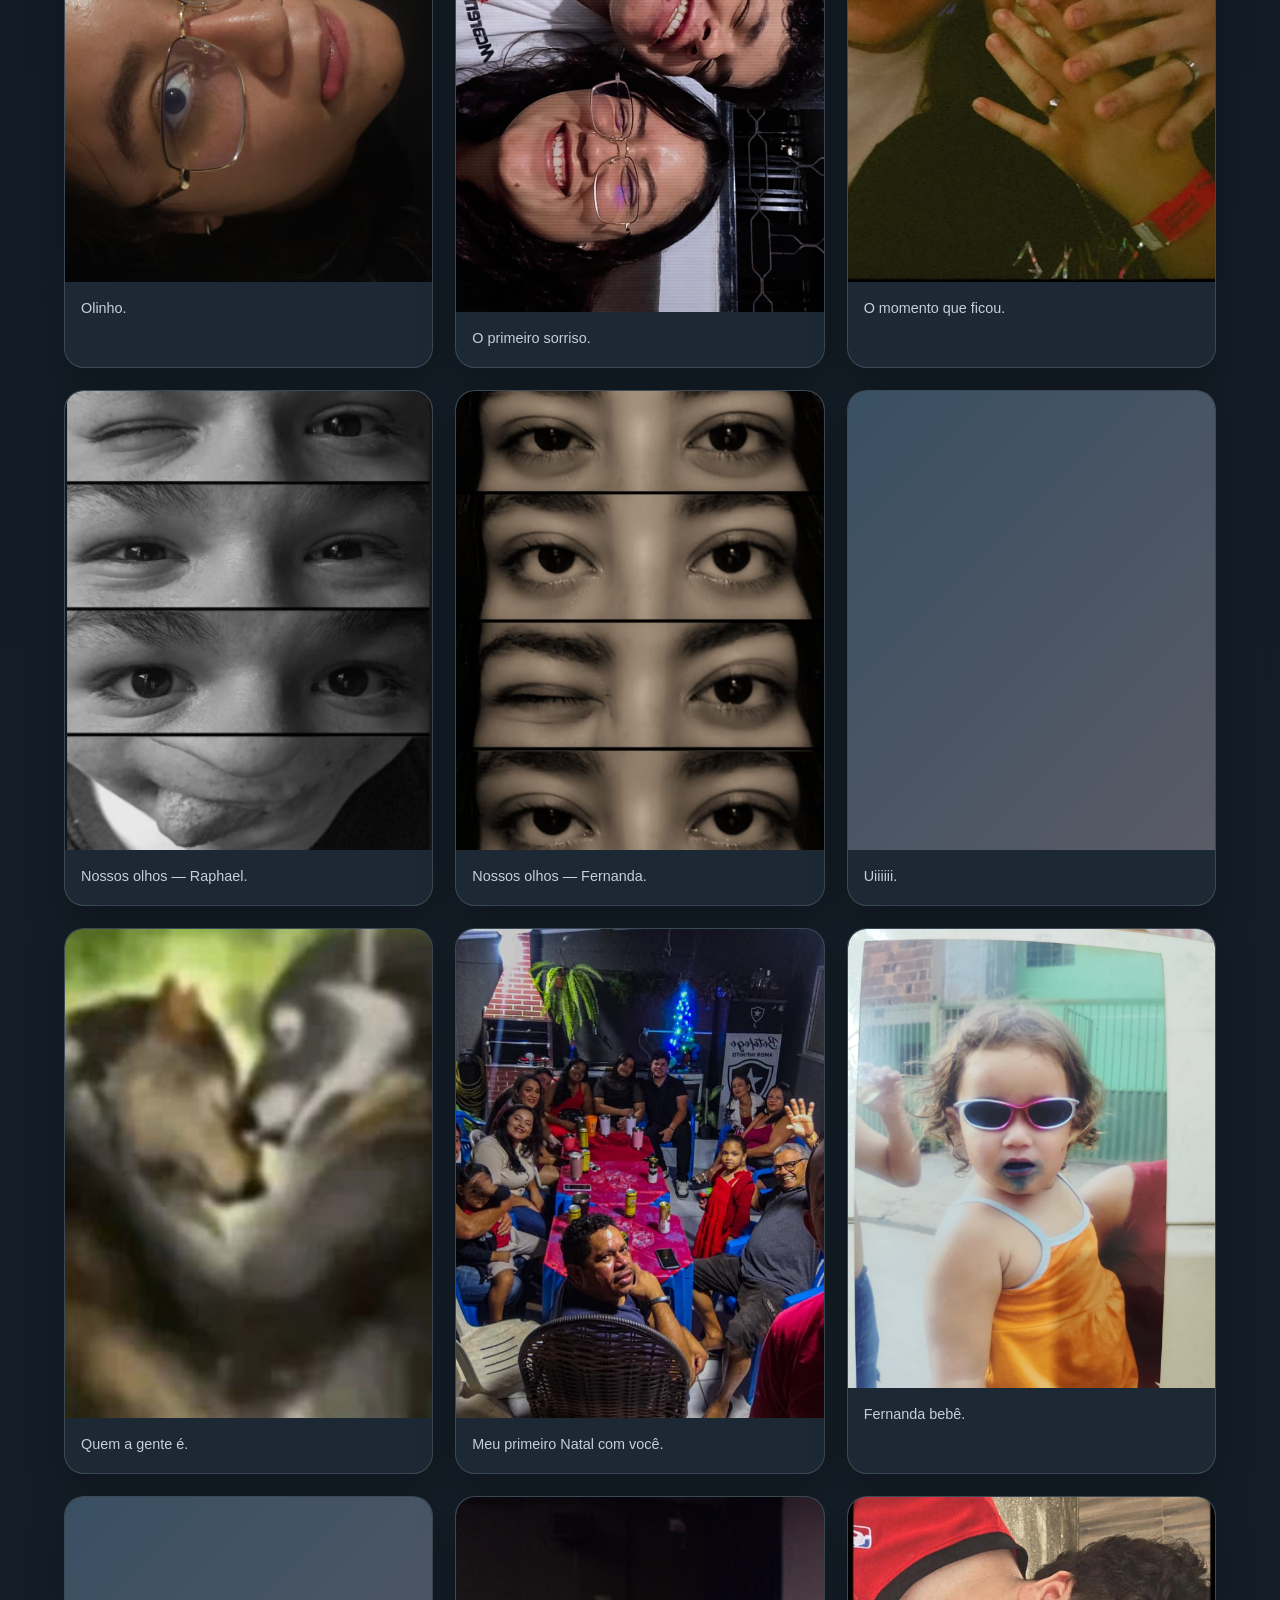
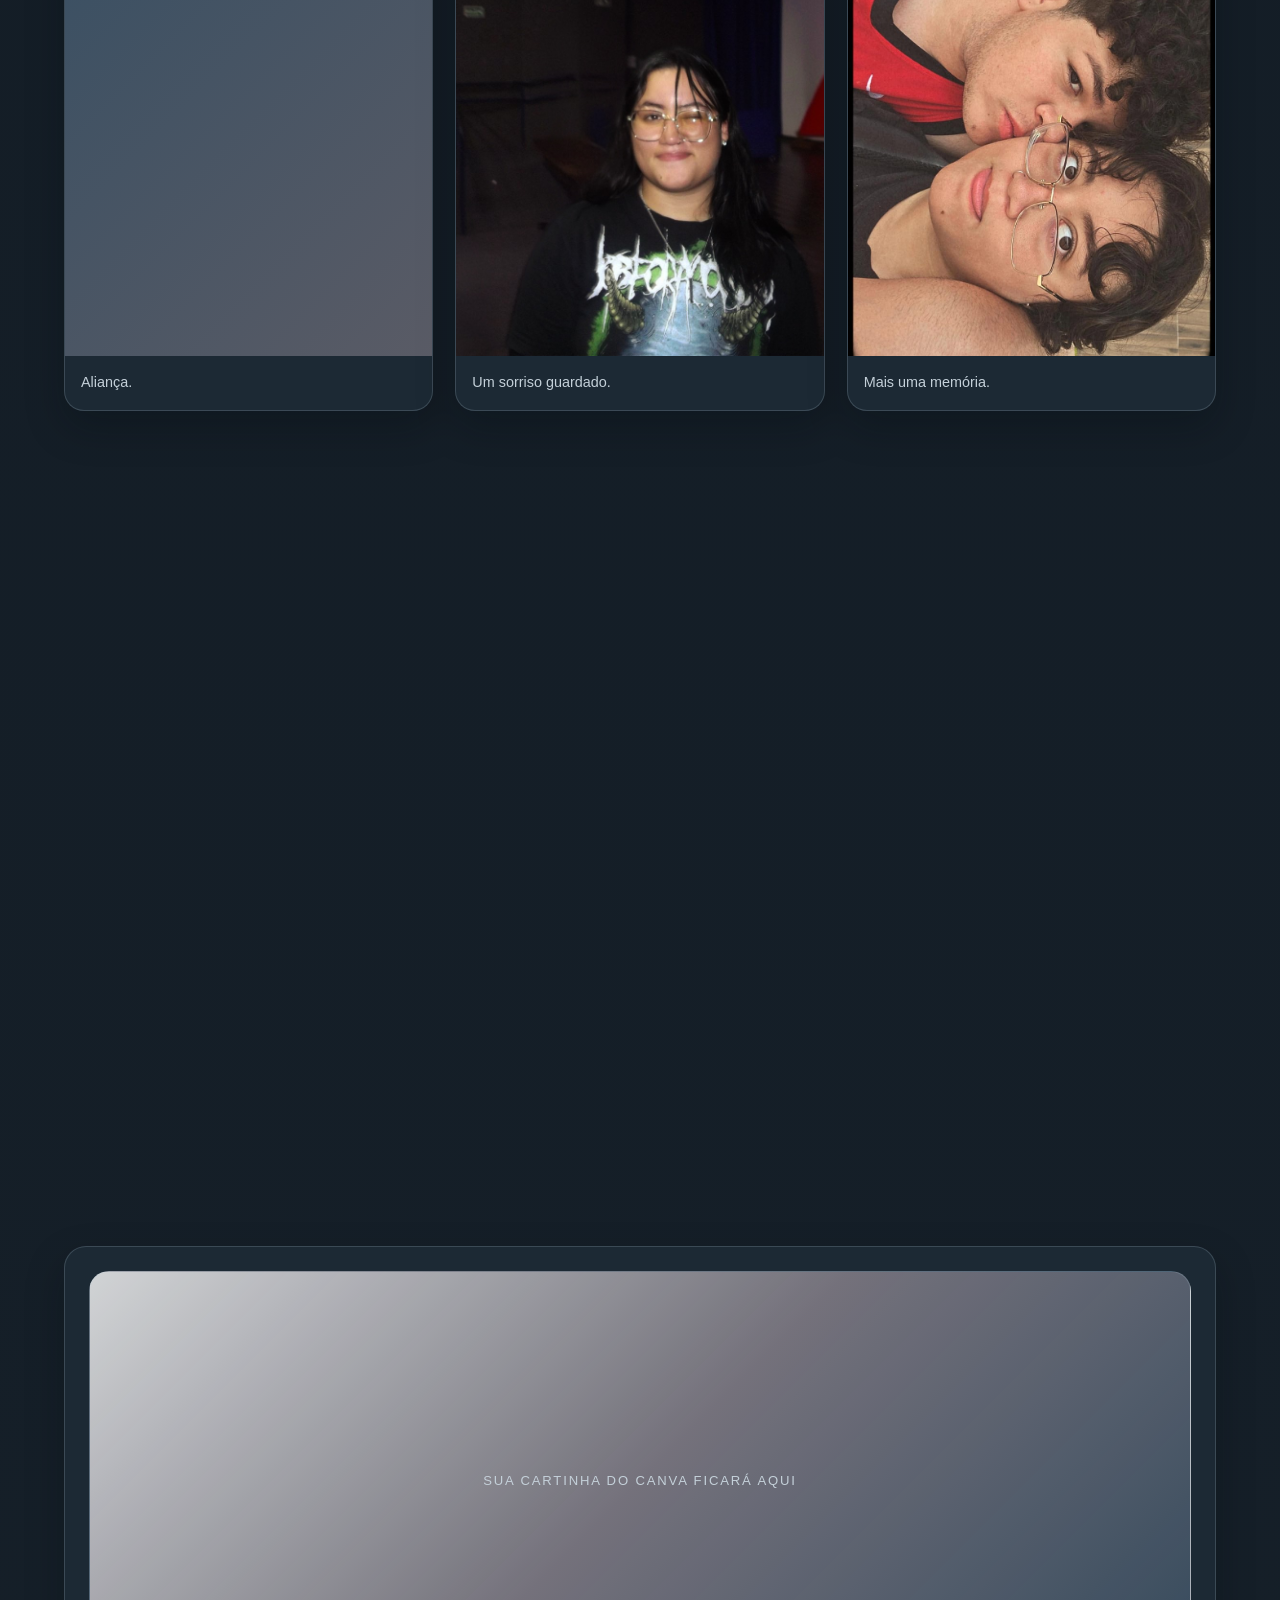
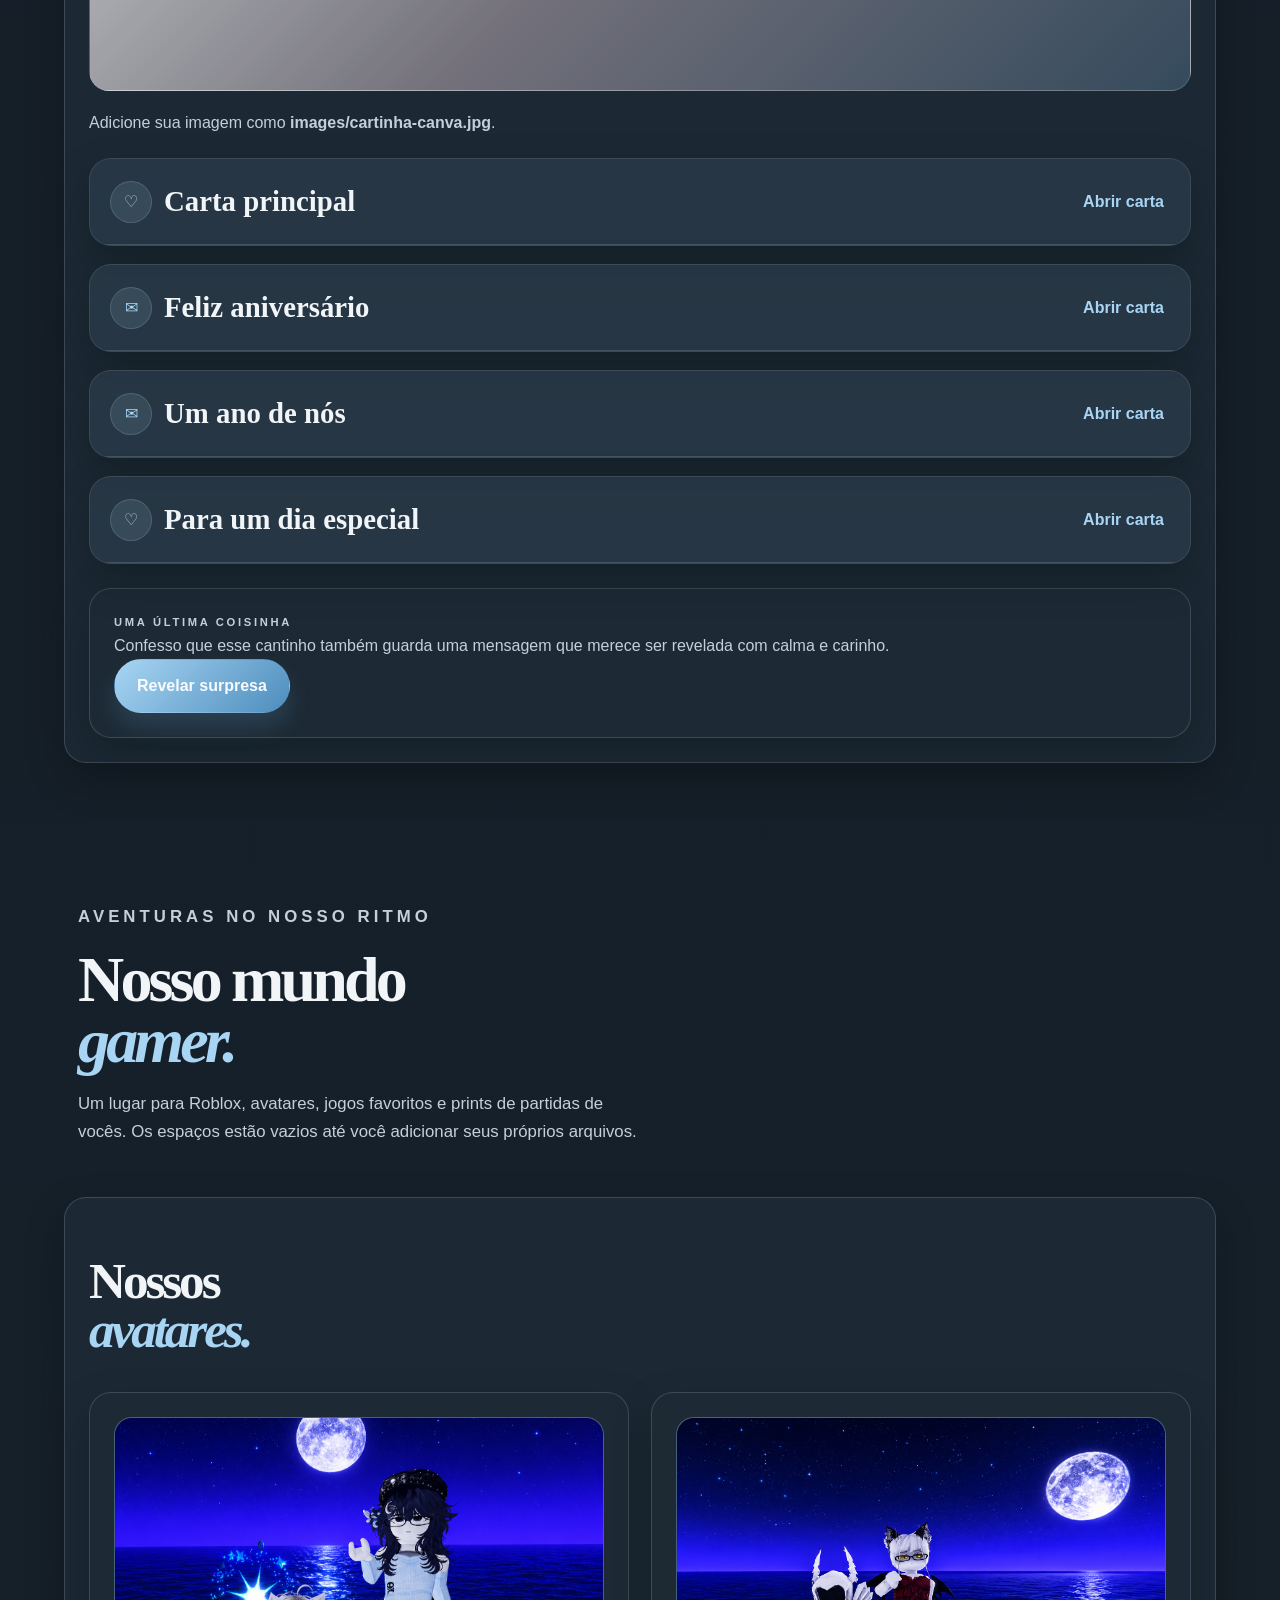
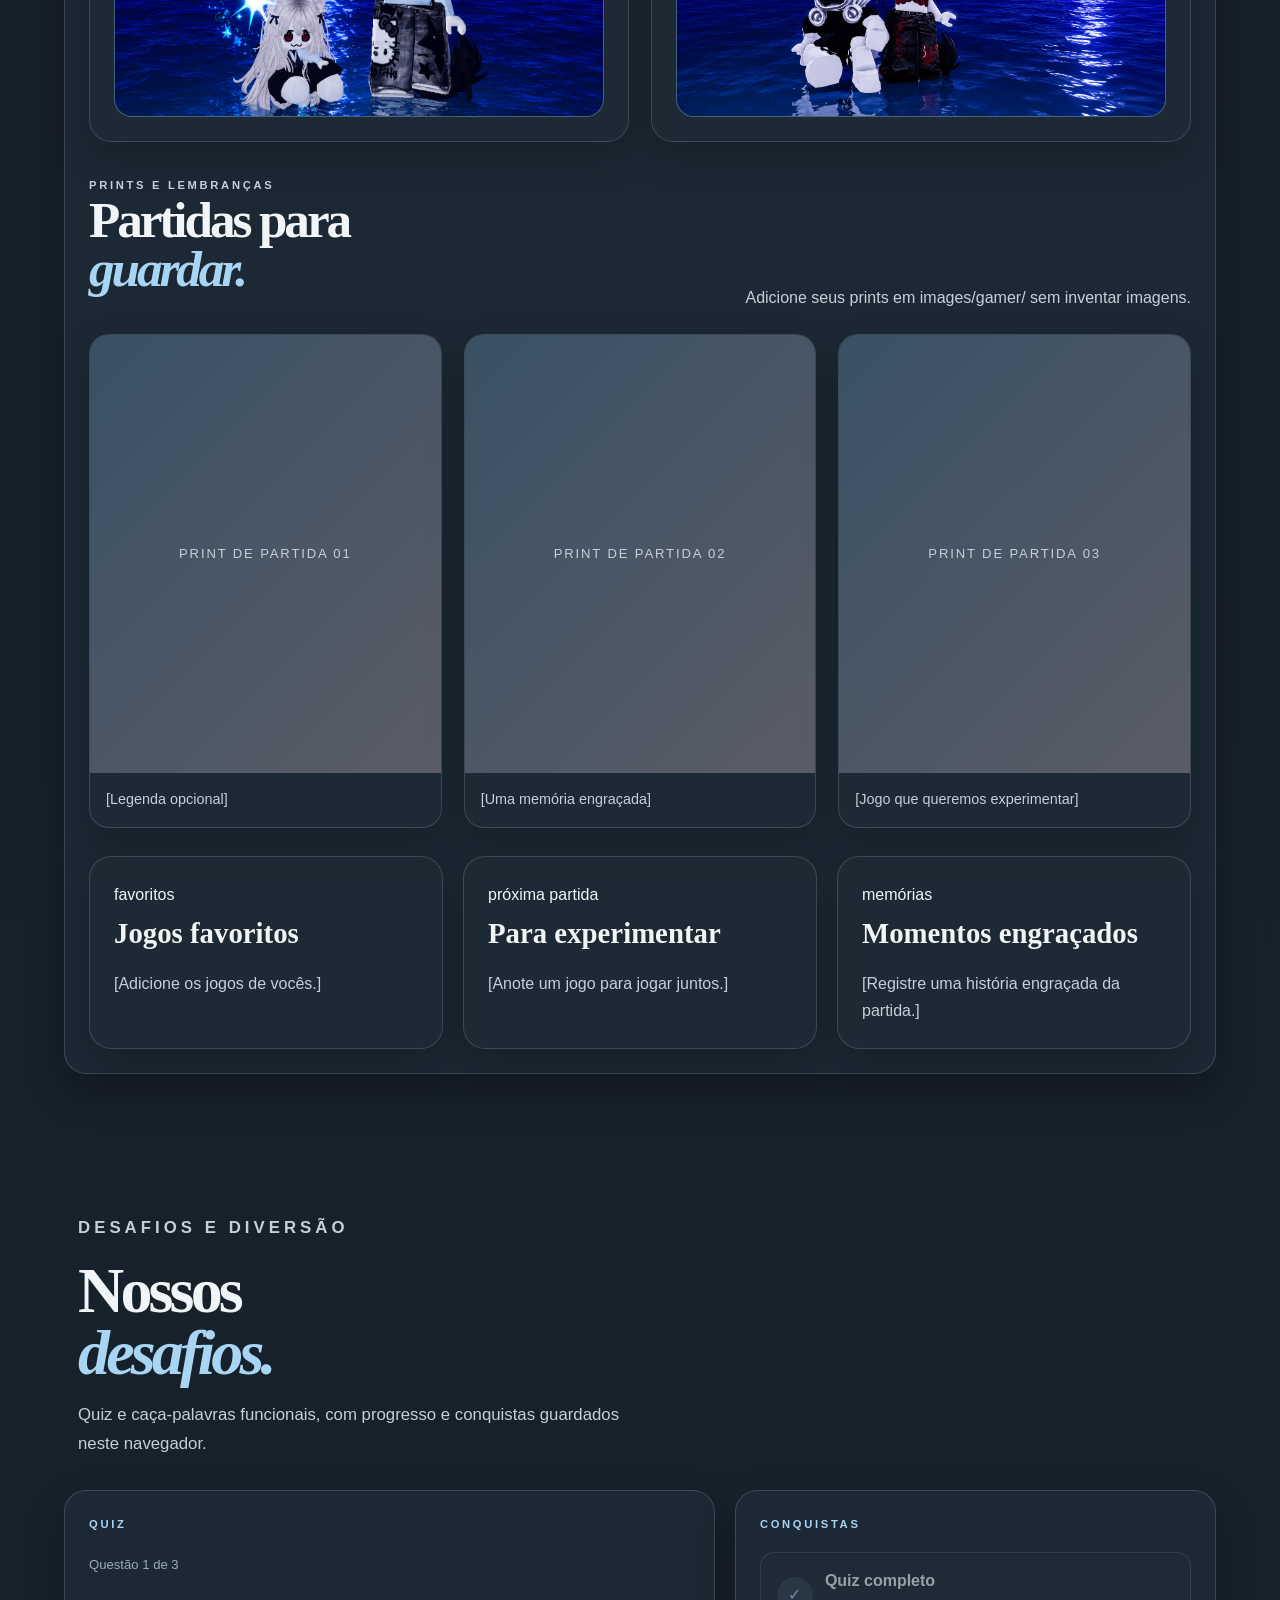
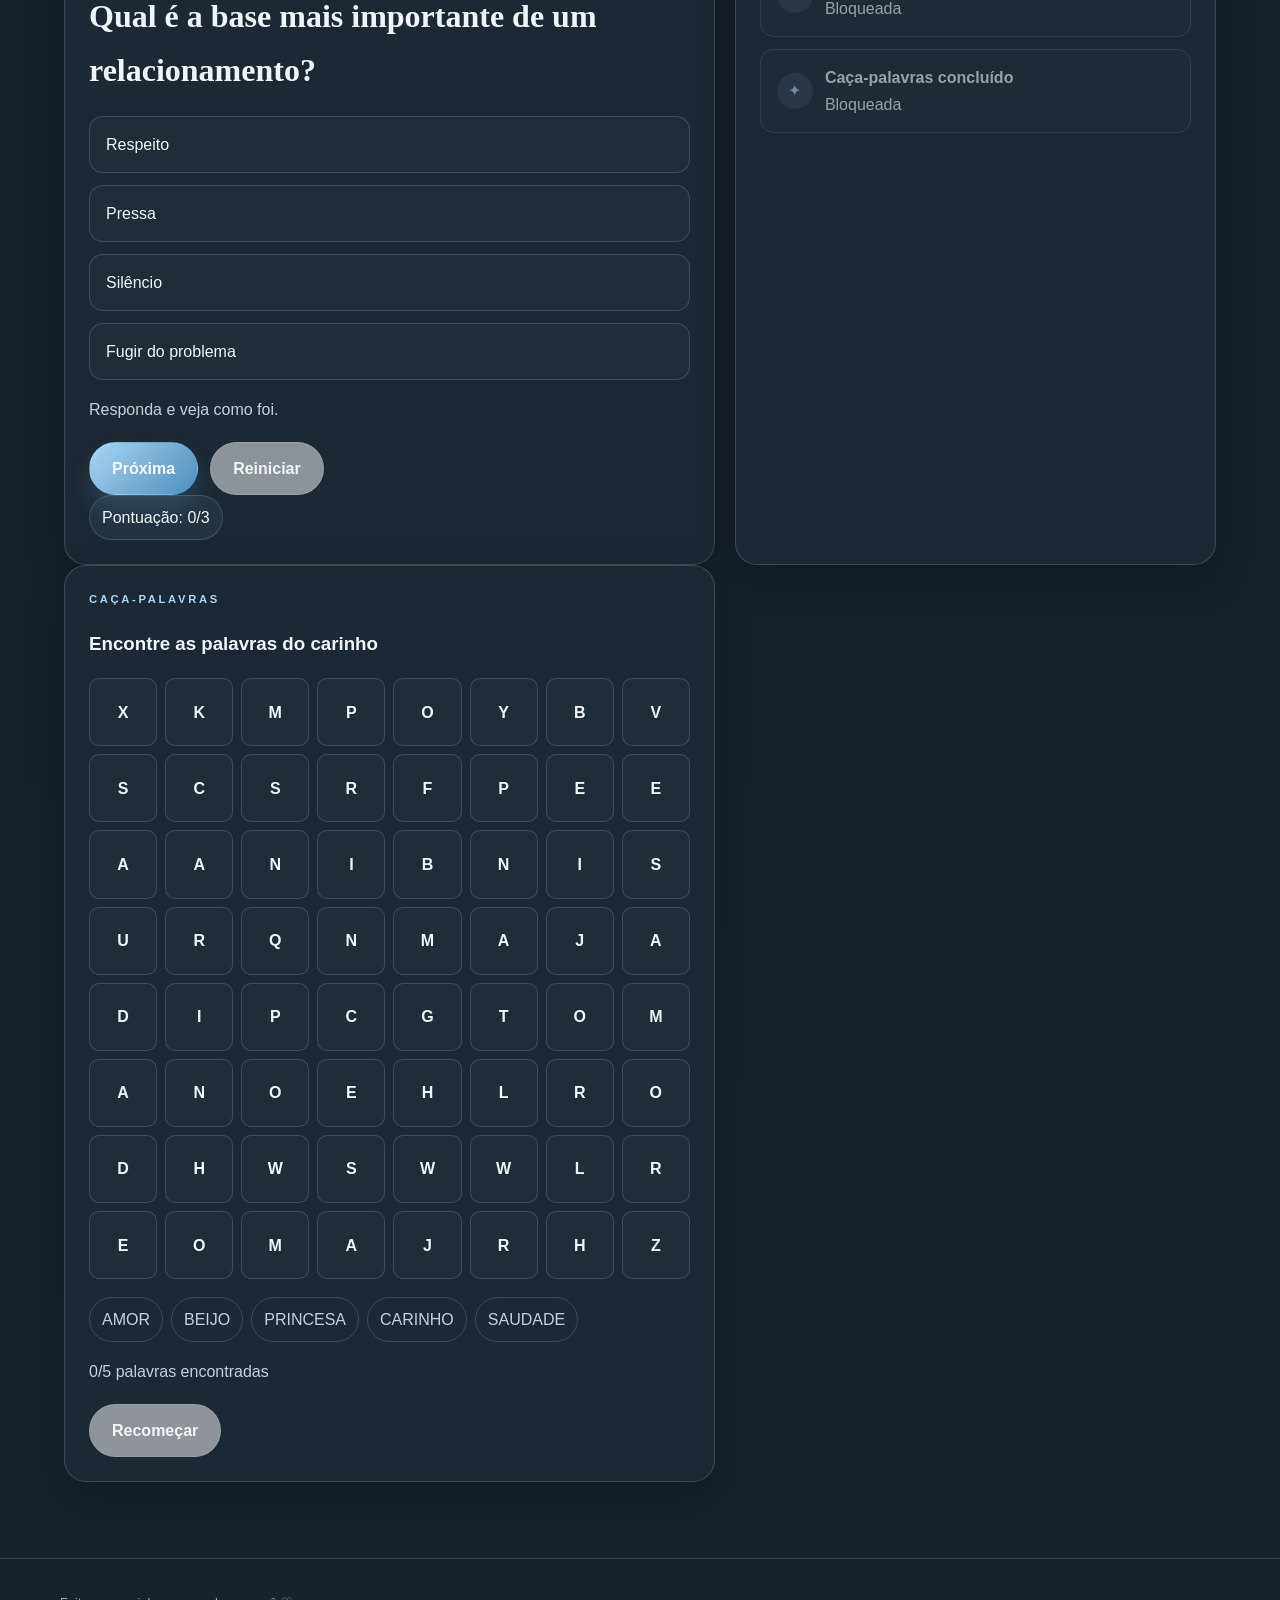
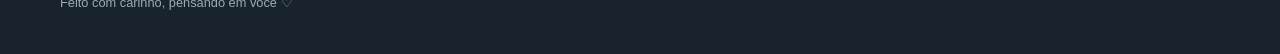
==== commit c521b62b: "Atualiza galeria e documenta o site Co-authored-by: Copilot <223556219+Copilot@users.noreply.github." ====
--- a/index.html
+++ b/index.html
@@ -9,11 +9,14 @@
   <link rel="stylesheet" href="css/style.css" />
   <script src="js/main.js" defer></script>
 </head>
-<!-- Configure data-audio-src somente com um arquivo de áudio autorizado. -->
+<!-- Personalize o áudio principal alterando o caminho em data-audio-src. -->
 <body data-audio-src="assets/audio/SIM, EU VOU.mp3">
+  <!-- Camada decorativa animada pelo JavaScript; não contém conteúdo editável. -->
   <canvas id="particle-canvas"></canvas>
   <div class="cursor-glow"></div>
 
+  <!-- Edite aqui os textos da introdução: chamada, título, mensagem e botões. -->
+  <!-- Tela inicial animada. Edite as mensagens e botões aqui; a animação fica em main.js. -->
   <section class="cinematic-intro" data-cinematic-intro hidden aria-labelledby="intro-title">
     <div class="intro-stars intro-stars-back"></div>
     <div class="intro-stars intro-stars-front"></div>
@@ -27,6 +30,8 @@
     </div>
   </section>
 
+  <!-- Personalize aqui os textos da tela de aniversário e troque as imagens se quiser. -->
+  <!-- Cartão de aniversário: texto, foto, áudio e botão para continuar podem ser personalizados. -->
   <section class="birthday-welcome" data-birthday-welcome hidden role="dialog" aria-modal="true" aria-labelledby="birthday-welcome-title">
     <div class="birthday-confetti" data-birthday-confetti aria-hidden="true"></div>
     <div class="birthday-balloons" aria-hidden="true">
@@ -41,6 +46,13 @@
       <p class="eyebrow">hoje o dia é todinho seu</p>
       <h1 id="birthday-welcome-title">Feliz <span>aniversário!</span></h1>
       <p class="birthday-age">19 anos de uma pessoa maravilhosa ♡</p>
+      <!-- Música de aniversário: arquivo assets/audio/anime-fofo.mp3 -->
+      <audio class="birthday-audio" data-birthday-audio loop preload="metadata" aria-label="Música de anime fofa para o aniversário">
+        <source src="assets/audio/anime-fofo.mp3" type="audio/mpeg" />
+        Seu navegador não consegue reproduzir este áudio.
+      </audio>
+      <button class="birthday-audio-toggle" data-birthday-audio-toggle type="button" aria-label="Tocar música de aniversário" aria-pressed="false"><span aria-hidden="true">♫</span> <span data-birthday-audio-label>Tocar música</span></button>
+      <p class="birthday-audio-status" data-birthday-audio-status aria-live="polite"></p>
       <div class="birthday-photos">
         <div class="birthday-photo">
           <img src="images/aniversario/girassol.jpg" alt="Girassóis para comemorar seu aniversário" />
@@ -52,6 +64,7 @@
   </section>
 
   <div class="page-shell">
+    <!-- Cabeçalho persistente: marca, seletor de tema e links para cada área. -->
     <header class="cabecalho">
       <a href="index.html" class="logo"><span class="logo-full">para minha princesa</span><span class="logo-heart">♡</span><span class="logo-mobile">nosso universo</span></a>
       <div class="header-actions">
@@ -67,15 +80,16 @@
           <a class="menu-link" href="#letters"><span class="menu-icon">♡</span><span><strong>Cartas &amp; surpresas</strong><small>Mensagens feitas com carinho</small></span></a>
           <a class="menu-link" href="#gamer"><span class="menu-icon">◇</span><span><strong>Nosso mundo gamer</strong><small>Jogos e memórias</small></span></a>
           <a class="menu-link" href="#challenges"><span class="menu-icon">✦</span><span><strong>Nossos desafios</strong><small>Quiz e caça-palavras</small></span></a>
-          <button class="menu-link menu-action" type="button" data-theme-menu-toggle><span class="menu-icon">☼</span><span><strong>Alternar tema</strong><small>Claro ou escuro</small></span></button>
-          <button class="menu-link menu-action" type="button" data-audio-menu-toggle><span class="menu-icon">♫</span><span><strong>Trilha sonora</strong><small data-audio-menu-status>Trilha não configurada</small></span></button>
+          <a class="menu-link" href="Paginas/wallpapers.html"><span class="menu-icon">▧</span><span><strong>Nossos wallpapers</strong><small>Para mobile e PC</small></span></a>
         </nav>
       </div>
     </header>
 
     <main class="page-main">
+      <!-- Área principal com apresentação, datas, linha do tempo, galeria e planos. -->
       <section class="universe-section" id="universe" data-area="universe">
         <section class="hero" data-reveal>
+          <!-- Edite os textos de apresentação, chamadas e etiquetas do início aqui. -->
           <div class="hero-copy">
             <p class="eyebrow">um presente para celebrar você</p>
             <h1>Feliz aniversário, <span class="highlight">minha princesa.</span></h1>
@@ -88,17 +102,15 @@
           </div>
           <div class="hero-visual">
             <div class="portrait-frame" data-favorite-carousel role="group" aria-roledescription="carrossel" aria-label="Nossas fotos favoritas">
-              <div class="portrait-slide is-active" data-photo-src="images/fotos-favoritas/foto-01.jpg" data-photo-alt="Nossa foto favorita 1" aria-hidden="false">
+              <div class="portrait-slide is-active" data-photo-src="images/galeria/favoria01.jfif" data-photo-alt="Nossa foto favorita 1" aria-hidden="false">
                 <span>Foto favorita 1</span>
               </div>
-              <div class="portrait-slide" data-photo-src="images/fotos-favoritas/foto-02.jpg" data-photo-alt="Nossa foto favorita 2" aria-hidden="true">
+              <div class="portrait-slide" data-photo-src="images/galeria/favorita02.jfif" data-photo-alt="Nossa foto favorita 2" aria-hidden="true">
                 <span>Foto favorita 2</span>
               </div>
-              <div class="portrait-slide" data-photo-src="images/fotos-favoritas/foto-03.jpg" data-photo-alt="Nossa foto favorita 3" aria-hidden="true">
+              <div class="portrait-slide" data-photo-src="images/galeria/favorita03.jfif" data-photo-alt="Nossa foto favorita 3" aria-hidden="true">
                 <span>Foto favorita 3</span>
               </div>
-              <div class="portrait-glow"></div>
-              <div class="portrait-badge"><strong>foto favorita</strong><p>Um espaço para uma lembrança especial.</p></div>
               <div class="portrait-carousel-controls" aria-label="Controles do carrossel">
                 <button type="button" data-carousel-prev aria-label="Mostrar foto anterior">‹</button>
                 <span data-carousel-status aria-live="polite">1 / 3</span>
@@ -113,6 +125,7 @@
           </div>
         </section>
 
+        <!-- Personalize os títulos, datas e mensagens dos contadores do relacionamento. -->
         <section class="section-shell relationship-section" data-reveal>
           <div class="section-heading"><div><p class="kicker">dois motivos para comemorar</p><h2>19 anos dela, <span class="accent">um ano de nós.</span></h2></div><p>22 de outubro de 2026: seus 19 anos. 25 de outubro de 2026: nosso primeiro ano de namoro.</p></div>
           <div class="birthday-highlight"><span>22 · 10 · 2026</span><strong>Feliz 19 anos, meu amor! ♡</strong></div>
@@ -128,6 +141,7 @@
           </div>
         </section>
 
+        <!-- Escreva os capítulos e lembranças da linha do tempo nestes cartões. -->
         <section class="section-shell" id="timeline" data-reveal>
           <div class="section-heading"><div><p class="kicker">capítulo por capítulo</p><h2>Nossa <span class="accent">história.</span></h2></div><p>Complete os momentos com datas e lembranças reais de vocês.</p></div>
           <div class="story-grid">
@@ -137,24 +151,89 @@
           </div>
         </section>
 
+        <!-- Edite títulos, legendas e caminhos das fotos desta galeria. -->
+        <!-- Para trocar uma imagem, atualize os dois caminhos data-gallery-src/data-photo-src. -->
         <section class="section-shell" id="gallery" data-reveal>
-          <div class="section-heading"><div><p class="kicker">memórias em foco</p><h2>Fotos que valem <span class="accent">mil sorrisos.</span></h2></div><p>Cada espaço pode receber uma foto local e uma legenda editável.</p></div>
+          <div class="section-heading"><div><p class="kicker">memórias em foco</p><h2>Fotos que valem <span class="accent">mil sorrisos.</span></h2></div><p></p></div>
           <div class="photo-collage">
-            <figure class="photo-card tall" data-gallery-item data-gallery-src="images/galeria/foto-01.jpg" data-gallery-title="O primeiro sorriso" data-gallery-text="[Adicione uma legenda.]"><div class="photo-placeholder" data-photo-src="images/galeria/foto-01.jpg"><span>Foto 01</span></div><figcaption>O primeiro sorriso.</figcaption></figure>
-            <figure class="photo-card" data-gallery-item data-gallery-src="images/galeria/foto-02.jpg" data-gallery-title="O momento que ficou" data-gallery-text="[Adicione uma legenda.]"><div class="photo-placeholder" data-photo-src="images/galeria/foto-02.jpg"><span>Foto 02</span></div><figcaption>O momento que ficou.</figcaption></figure>
-            <figure class="photo-card" data-gallery-item data-gallery-src="images/galeria/foto-03.jpg" data-gallery-title="Nosso olhar" data-gallery-text="[Adicione uma legenda.]"><div class="photo-placeholder" data-photo-src="images/galeria/foto-03.jpg"><span>Foto 03</span></div><figcaption>Nosso olhar.</figcaption></figure>
-            <figure class="photo-card tall" data-gallery-item data-gallery-src="images/galeria/foto-04.jpg" data-gallery-title="Quem a gente é" data-gallery-text="[Adicione uma legenda.]"><div class="photo-placeholder" data-photo-src="images/galeria/foto-04.jpg"><span>Foto 04</span></div><figcaption>Quem a gente é.</figcaption></figure>
-            <figure class="photo-card" data-gallery-item data-gallery-src="images/galeria/foto-05.jpg" data-gallery-title="Um dia especial" data-gallery-text="[Adicione uma legenda.]"><div class="photo-placeholder" data-photo-src="images/galeria/foto-05.jpg"><span>Foto 05</span></div><figcaption>Um dia especial.</figcaption></figure>
-            <figure class="photo-card tall" data-gallery-item data-gallery-src="images/galeria/foto-06.jpg" data-gallery-title="Mais uma lembrança" data-gallery-text="[Adicione uma legenda.]"><div class="photo-placeholder" data-photo-src="images/galeria/foto-06.jpg"><span>Foto 06</span></div><figcaption>Mais uma lembrança.</figcaption></figure>
-            <figure class="photo-card" data-gallery-item data-gallery-src="images/galeria/foto-07.jpg" data-gallery-title="Um passeio nosso" data-gallery-text="[Adicione uma legenda.]"><div class="photo-placeholder" data-photo-src="images/galeria/foto-07.jpg"><span>Foto 07</span></div><figcaption>Um passeio nosso.</figcaption></figure>
-            <figure class="photo-card" data-gallery-item data-gallery-src="images/galeria/foto-08.jpg" data-gallery-title="Um sorriso guardado" data-gallery-text="[Adicione uma legenda.]"><div class="photo-placeholder" data-photo-src="images/galeria/foto-08.jpg"><span>Foto 08</span></div><figcaption>Um sorriso guardado.</figcaption></figure>
-            <figure class="photo-card" data-gallery-item data-gallery-src="images/galeria/foto-09.jpg" data-gallery-title="Mais uma memória" data-gallery-text="[Adicione uma legenda.]"><div class="photo-placeholder" data-photo-src="images/galeria/foto-09.jpg"><span>Foto 09</span></div><figcaption>Mais uma memória.</figcaption></figure>
+            <!-- Foto de destaque: substitua o arquivo mantendo este cartão como o primeiro da galeria. -->
+            <figure class="photo-card photo-card-featured" data-gallery-item data-gallery-src="images/galeria/FOTO PRINCIPAL.jfif" data-gallery-title="Foto principal" data-gallery-text="Nossa foto principal.">
+              <div class="photo-placeholder" data-photo-src="images/galeria/FOTO PRINCIPAL.jfif"><span>Foto principal</span></div>
+              <figcaption>Foto principal.</figcaption>
+            </figure>
+            <figure class="photo-card" data-gallery-item data-gallery-src="images/galeria/20251021_135914.jpg" data-gallery-title="Lembrança — 21/10/2025" data-gallery-text="Uma lembrança especial de 21 de outubro de 2025.">
+              <div class="photo-placeholder" data-photo-src="images/galeria/20251021_135914.jpg"><span>21 · 10 · 2025</span></div>
+              <figcaption>Lembrança — 21/10/2025.</figcaption>
+            </figure>
+            <figure class="photo-card" data-gallery-item data-gallery-src="images/galeria/20251025_175742.jpg" data-gallery-title="Lembrança — 25/10/2025" data-gallery-text="Uma lembrança especial de 25 de outubro de 2025.">
+              <div class="photo-placeholder" data-photo-src="images/galeria/20251025_175742.jpg"><span>25 · 10 · 2025</span></div>
+              <figcaption>Lembrança — 25/10/2025.</figcaption>
+            </figure>
+            <figure class="photo-card" data-gallery-item data-gallery-video="images/galeria/VIDEO FOFO.mp4" data-gallery-type="video" data-gallery-title="Vídeo fofo" data-gallery-text="Um vídeo especial para guardar.">
+              <div class="photo-placeholder"><video class="photo-preview-video" src="images/galeria/VIDEO FOFO.mp4" muted autoplay loop playsinline preload="metadata" aria-label="Prévia do vídeo fofo"></video></div>
+              <figcaption>Vídeo fofo.</figcaption>
+            </figure>
+            <figure class="photo-card" data-gallery-item data-gallery-src="images/galeria/IMG-20251026-WA0146.jpg" data-gallery-title="Lembrança — 26/10/2025" data-gallery-text="Uma lembrança especial de 26 de outubro de 2025.">
+              <div class="photo-placeholder" data-photo-src="images/galeria/IMG-20251026-WA0146.jpg"><span>26 · 10 · 2025</span></div>
+              <figcaption>Lembrança — 26/10/2025.</figcaption>
+            </figure>
+            <figure class="photo-card" data-gallery-item data-gallery-video="images/galeria/um dia especial..mp4" data-gallery-type="video" data-gallery-title="Um dia especial" data-gallery-text="Um dia especial."><div class="photo-placeholder"><video class="photo-preview-video" src="images/galeria/um dia especial..mp4" muted autoplay loop playsinline preload="metadata" aria-label="Prévia do vídeo: Um dia especial"></video></div><figcaption>Um dia especial.</figcaption></figure>
+            <figure class="photo-card" data-gallery-item data-gallery-src="images/galeria/IMG-20251105-WA0190.jpg" data-gallery-title="Lembrança — 05/11/2025" data-gallery-text="Uma lembrança especial de 5 de novembro de 2025.">
+              <div class="photo-placeholder" data-photo-src="images/galeria/IMG-20251105-WA0190.jpg"><span>05 · 11 · 2025</span></div>
+              <figcaption>Lembrança — 05/11/2025.</figcaption>
+            </figure>
+            <figure class="photo-card" data-gallery-item data-gallery-src="images/galeria/IMG-20251207-WA0136.jpg" data-gallery-title="Lembrança — 07/12/2025" data-gallery-text="Uma lembrança especial de 7 de dezembro de 2025.">
+              <div class="photo-placeholder" data-photo-src="images/galeria/IMG-20251207-WA0136.jpg"><span>07 · 12 · 2025</span></div>
+              <figcaption>Lembrança — 07/12/2025.</figcaption>
+            </figure>
+            <figure class="photo-card" data-gallery-item data-gallery-src="images/galeria/IMG_20260102_172911_694.jpg" data-gallery-title="Lembrança — 02/01/2026" data-gallery-text="Uma lembrança especial de 2 de janeiro de 2026.">
+              <div class="photo-placeholder" data-photo-src="images/galeria/IMG_20260102_172911_694.jpg"><span>02 · 01 · 2026</span></div>
+              <figcaption>Lembrança — 02/01/2026.</figcaption>
+            </figure>
+            <figure class="photo-card" data-gallery-item data-gallery-src="images/galeria/starbucks.jfif" data-gallery-title="Nosso momento no Starbucks" data-gallery-text="Mais uma lembrança especial juntos.">
+              <div class="photo-placeholder" data-photo-src="images/galeria/starbucks.jfif"><span>Starbucks</span></div>
+              <figcaption>Nosso momento no Starbucks.</figcaption>
+            </figure>
+            <figure class="photo-card" data-gallery-item data-gallery-video="images/galeria/dança.mp4" data-gallery-type="video" data-gallery-title="Nossa dança" data-gallery-text="Um momento especial dançando juntos.">
+              <div class="photo-placeholder"><video class="photo-preview-video" src="images/galeria/dança.mp4" muted autoplay loop playsinline preload="metadata" aria-label="Prévia do vídeo da dança"></video></div>
+              <figcaption>Nossa dança.</figcaption>
+            </figure>
+            <figure class="photo-card" data-gallery-item data-gallery-src="images/galeria/PRETO E BRANCO.jfif" data-gallery-title="Em preto e branco" data-gallery-text="Uma lembrança nossa em preto e branco.">
+              <div class="photo-placeholder" data-photo-src="images/galeria/PRETO E BRANCO.jfif"><span>Preto e branco</span></div>
+              <figcaption>Em preto e branco.</figcaption>
+            </figure>
+            <figure class="photo-card" data-gallery-item data-gallery-video="images/galeria/pocoyo.mp4" data-gallery-type="video" data-gallery-title="Pocoyo" data-gallery-text="Um vídeo fofo para guardar.">
+              <div class="photo-placeholder"><video class="photo-preview-video" src="images/galeria/pocoyo.mp4" muted autoplay loop playsinline preload="metadata" aria-label="Prévia do vídeo Pocoyo"></video></div>
+              <figcaption>Pocoyo.</figcaption>
+            </figure>
+            <figure class="photo-card" data-gallery-item data-gallery-src="images/galeria/olinho.jfif" data-gallery-title="Olinho" data-gallery-text="Uma lembrança especial para guardar.">
+              <div class="photo-placeholder" data-photo-src="images/galeria/olinho.jfif"><span>Olinho</span></div>
+              <figcaption>Olinho.</figcaption>
+            </figure>
+            <figure class="photo-card tall" data-gallery-item data-gallery-src="images/galeria/favorita02.jfif" data-gallery-title="O primeiro sorriso" data-gallery-text="[Adicione uma legenda.]"><div class="photo-placeholder" data-photo-src="images/galeria/favorita02.jfif"><span>Foto 01</span></div><figcaption>O primeiro sorriso.</figcaption></figure>
+            <figure class="photo-card" data-gallery-item data-gallery-src="images/galeria/O momento que ficou.jfif" data-gallery-title="O momento que ficou" data-gallery-text="O momento que ficou."><div class="photo-placeholder" data-photo-src="images/galeria/O momento que ficou.jfif"><span>Foto 02</span></div><figcaption>O momento que ficou.</figcaption></figure>
+            <figure class="photo-card" data-gallery-item data-gallery-src="images/galeria/nossos Olhos raphael.png" data-gallery-title="Nossos olhos — Raphael" data-gallery-text="Nossos olhos."><div class="photo-placeholder" data-photo-src="images/galeria/nossos Olhos raphael.png"><span>Nossos olhos — Raphael</span></div><figcaption>Nossos olhos — Raphael.</figcaption></figure>
+            <figure class="photo-card" data-gallery-item data-gallery-src="images/galeria/Nossos olhos fernanda.jfif" data-gallery-title="Nossos olhos — Fernanda" data-gallery-text="Nossos olhos."><div class="photo-placeholder" data-photo-src="images/galeria/Nossos olhos fernanda.jfif"><span>Nossos olhos — Fernanda</span></div><figcaption>Nossos olhos — Fernanda.</figcaption></figure>
+            <figure class="photo-card" data-gallery-item data-gallery-video="images/galeria/UIIIIIIIIIII.mp4" data-gallery-type="video" data-gallery-title="Uiiiiii" data-gallery-text="Um vídeo especial para guardar.">
+              <div class="photo-placeholder"><video class="photo-preview-video" src="images/galeria/UIIIIIIIIIII.mp4" muted autoplay loop playsinline preload="metadata" aria-label="Prévia do vídeo Uiiiiii"></video></div>
+              <figcaption>Uiiiiii.</figcaption>
+            </figure>
+            <figure class="photo-card tall" data-gallery-item data-gallery-src="images/galeria/quem a gente é.jfif" data-gallery-title="Quem a gente é" data-gallery-text="Quem a gente é."><div class="photo-placeholder" data-photo-src="images/galeria/quem a gente é.jfif"><span>Foto 04</span></div><figcaption>Quem a gente é.</figcaption></figure>
+            <figure class="photo-card tall" data-gallery-item data-gallery-src="images/galeria/mais uma pra lembrar.jfif" data-gallery-title="Meu primeiro Natal com você" data-gallery-text="Meu primeiro Natal com você."><div class="photo-placeholder" data-photo-src="images/galeria/mais uma pra lembrar.jfif"><span>Meu primeiro Natal com você</span></div><figcaption>Meu primeiro Natal com você.</figcaption></figure>
+            <figure class="photo-card" data-gallery-item data-gallery-src="images/galeria/um passeio nosso.jfif" data-gallery-title="Fernanda bebê" data-gallery-text="Fernanda bebê."><div class="photo-placeholder" data-photo-src="images/galeria/um passeio nosso.jfif"><span>Fernanda bebê</span></div><figcaption>Fernanda bebê.</figcaption></figure>
+            <figure class="photo-card" data-gallery-item data-gallery-video="images/galeria/ALIANZA.mp4" data-gallery-type="video" data-gallery-title="Aliança" data-gallery-text="Uma lembrança especial da nossa aliança.">
+              <div class="photo-placeholder"><video class="photo-preview-video" src="images/galeria/ALIANZA.mp4" muted autoplay loop playsinline preload="metadata" aria-label="Prévia do vídeo da aliança"></video></div>
+              <figcaption>Aliança.</figcaption>
+            </figure>
+            <figure class="photo-card" data-gallery-item data-gallery-src="images/galeria/um sorriso guardado.jfif" data-gallery-title="Um sorriso guardado" data-gallery-text="Um sorriso guardado."><div class="photo-placeholder" data-photo-src="images/galeria/um sorriso guardado.jfif"><span>Foto 08</span></div><figcaption>Um sorriso guardado.</figcaption></figure>
+            <figure class="photo-card" data-gallery-item data-gallery-src="images/galeria/mais uma memoria.jfif" data-gallery-title="Mais uma memória" data-gallery-text="Mais uma memória."><div class="photo-placeholder" data-photo-src="images/galeria/mais uma memoria.jfif"><span>Foto 09</span></div><figcaption>Mais uma memória.</figcaption></figure>
           </div>
           <div class="gallery-modal" data-gallery-modal aria-modal="true" role="dialog" aria-label="Visualização da foto">
-            <div class="gallery-modal-panel"><button class="gallery-close" type="button" aria-label="Fechar imagem">×</button><img class="gallery-modal-art" data-gallery-image alt="" hidden /><div class="gallery-modal-placeholder">Memória</div><div class="gallery-modal-content"><h3>Lembrança</h3><p>Uma lembrança especial para guardar.</p></div></div>
-          </div>
-        </section>
-
+            <div class="gallery-modal-panel"><button class="gallery-close" type="button" aria-label="Fechar imagem">×</button><img class="gallery-modal-art" data-gallery-image alt="" hidden /><video class="gallery-modal-art" data-gallery-video-player controls playsinline hidden></video><div class="gallery-modal-placeholder">Memória</div><div class="gallery-modal-content"><h3>Lembrança</h3><p>Uma lembrança especial para guardar.</p></div></div>
+          </div>
+        </section>
+
+        <!-- Edite os sonhos e planos para o futuro nos cartões abaixo. -->
         <section class="section-shell future-section" id="future" data-reveal>
           <div class="section-heading"><div><p class="kicker">ainda temos muito para viver</p><h2>Sonhos para <span class="accent">o futuro.</span></h2></div></div>
           <div class="progress-grid">
@@ -165,6 +244,8 @@
         </section>
       </section>
 
+      <!-- Personalize aqui as cartas, mensagens e surpresa final. -->
+      <!-- Cartas e surpresas: altere títulos e mensagens nos cartões desta área. -->
       <section class="main-area letters-area" id="letters" data-area="letters">
         <section class="page-hero" data-reveal><p class="kicker">palavras vindas do coração</p><h1>Cartas <span class="highlight">&amp; surpresas.</span></h1><p>Uma carta principal, mensagens para ocasiões especiais e uma última surpresa — personalize os espaços com suas próprias palavras.</p></section>
         <section class="page-panel" data-reveal>
@@ -179,12 +260,15 @@
         </section>
       </section>
 
+      <!-- Edite os títulos, legendas e textos da área gamer aqui. -->
+      <!-- Área gamer: avatares, jogos favoritos e espaços para novas capturas. -->
       <section class="main-area gamer-area" id="gamer" data-area="gamer">
         <section class="page-hero" data-reveal><p class="kicker">aventuras no nosso ritmo</p><h1>Nosso mundo <span class="highlight">gamer.</span></h1><p>Um lugar para Roblox, avatares, jogos favoritos e prints de partidas de vocês. Os espaços estão vazios até você adicionar seus próprios arquivos.</p></section>
         <section class="page-panel" data-reveal>
+          <div class="section-heading"><div><h2>Nossos <span class="accent">avatares.</span></h2></div></div>
           <div class="gamer-grid">
-            <article class="avatar-card"><div class="avatar-portrait" data-photo-src="images/gamer/avatar-01.jpg"><span>Avatar 1</span></div><h3>Meu avatar</h3><p>[Nome ou descrição opcional.]</p></article>
-            <article class="avatar-card"><div class="avatar-portrait" data-photo-src="images/gamer/avatar-02.jpg"><span>Avatar 2</span></div><h3>Seu avatar</h3><p>[Nome ou descrição opcional.]</p></article>
+            <article class="avatar-card"><div class="avatar-portrait" data-photo-src="images/gamer/gamer01.png"><span>Avatar 1</span></div></article>
+            <article class="avatar-card"><div class="avatar-portrait" data-photo-src="images/gamer/gamer02.png"><span>Avatar 2</span></div></article>
           </div>
           <div class="section-heading"><div><p class="kicker">prints e lembranças</p><h2>Partidas para <span class="accent">guardar.</span></h2></div><p>Adicione seus prints em images/gamer/ sem inventar imagens.</p></div>
           <div class="photo-collage gamer-photos">
@@ -196,6 +280,8 @@
         </section>
       </section>
 
+      <!-- As perguntas e respostas do quiz também ficam em js/main.js, na função initQuiz. -->
+      <!-- Área interativa: perguntas do quiz e palavras do caça-palavras são editadas em main.js. -->
       <section class="main-area challenges-area" id="challenges" data-area="challenges">
         <section class="page-hero" data-reveal><p class="kicker">desafios e diversão</p><h1>Nossos <span class="highlight">desafios.</span></h1><p>Quiz e caça-palavras funcionais, com progresso e conquistas guardados neste navegador.</p></section>
         <section class="quiz-shell" data-reveal>
@@ -206,6 +292,8 @@
       </section>
     </main>
 
+    <!-- Personalize o texto do rodapé e o áudio principal do site aqui. -->
+    <!-- Controles globais de áudio e rodapé, visíveis após as telas de abertura. -->
     <footer class="rodape">
       <p>Feito com carinho, pensando em você ♡</p>
       <div class="global-audio" id="audio-controls" data-global-audio>
--- a/css/style.css
+++ b/css/style.css
@@ -1,4 +1,5 @@
-﻿:root {
+/* Tokens globais: ajuste aqui cores, sombras, limites e raios usados pelo site. */
+:root {
   --bg: #101820;
   --bg-2: #18232d;
   --surface: rgba(30, 43, 54, 0.92);
@@ -15,6 +16,7 @@
   --radius: 22px;
   --max: 1180px;
 }
+/* O tema claro substitui os tokens acima sem duplicar todas as regras visuais. */
 body.theme-light {
   --bg: #f9f7f3;
   --bg-2: #edf6ff;
@@ -30,6 +32,7 @@
   --pink: #f7dfe8;
   --shadow: 0 14px 30px rgba(81, 112, 145, 0.11);
 }
+/* Normalização e estilos básicos compartilhados por todas as páginas. */
 * { box-sizing: border-box; }
 html { scroll-behavior: smooth; scroll-padding-top: 110px; }
 body { margin: 0; min-height: 100vh; font-family: Arial, Helvetica, sans-serif; line-height: 1.7; background: linear-gradient(180deg, var(--bg), var(--bg-2)); color: var(--text); overflow-x: hidden; }
@@ -41,10 +44,12 @@
 button { cursor:pointer; }
 ::selection { background: rgba(169,216,245,0.32); color: var(--text); }
 
+/* Camadas decorativas de fundo; o brilho do ponteiro é desativado em telas táteis. */
 #particle-canvas { position: fixed; inset: 0; width:100%; height:100%; z-index: 0; pointer-events: none; opacity: 0.45; }
 .cursor-glow { position: fixed; width: 200px; height: 200px; border-radius: 50%; pointer-events:none; transform: translate(-50%, -50%); background: radial-gradient(circle, rgba(142,195,239,0.25), rgba(255,255,255,0) 68%); filter: blur(18px); opacity: 0; z-index: 1; }
 @media (pointer: coarse) { .cursor-glow { display: none; } }
 
+/* Largura comum de conteúdo e cabeçalho fixo no topo durante a rolagem. */
 .page-shell { position: relative; z-index: 2; }
 .page-main, .page-content, .page-hero, .section-shell { width: min(var(--max), calc(100% - 28px)); margin: 0 auto; }
 
@@ -70,8 +75,10 @@
 .menu-link small { margin-top:3px; color:var(--muted); font-size:0.72rem; font-weight:400; letter-spacing:0; text-transform:none; }
 .menu-icon { display:grid; width:28px; height:28px; place-items:center; border-radius:9px; color:var(--blue); background:rgba(169,216,245,0.1); font-size:1rem; }
 .menu-link:hover, .menu-link.pagina-atual { background: rgba(169,216,245,0.08); border-color: var(--line); color: var(--text); }
+.menu-link:focus-visible { outline:2px solid var(--blue); outline-offset:2px; }
 .menu-mark { color: var(--blue); }
 
+/* Tipografia de títulos, botões e apresentação principal da página inicial. */
 .hero { display:grid; grid-template-columns: 1.15fr .85fr; gap: 34px; align-items:center; padding: 72px 0 24px; }
 .eyebrow, .kicker { margin: 0 0 16px; font-size: 0.7rem; letter-spacing: 0.24em; text-transform: uppercase; font-weight:700; color: var(--blue); }
 .hero h1, .page-hero h1, .section-heading h2 { margin: 0 0 18px; font-family: Georgia, "Times New Roman", serif; letter-spacing: -0.06em; line-height: 0.96; }
@@ -86,15 +93,11 @@
 .hero-meta span { display:inline-flex; padding:8px 12px; border-radius:999px; border:1px solid var(--line); background: rgba(169,216,245,0.04); color: var(--muted); font-size:0.72rem; letter-spacing: 0.12em; text-transform: uppercase; }
 
 .hero-visual { display:flex; justify-content:center; align-items:center; }
+/* Moldura e controles do carrossel de fotos favoritas da capa. */
 .portrait-frame { position:relative; width:min(500px, 100%); min-height:560px; border:1px solid var(--line); border-radius: 40px 40px 24px 24px; overflow:hidden; background: linear-gradient(145deg, rgba(255,255,255,0.8), rgba(163, 206, 239, 0.36), rgba(221, 234, 246, 0.9)); box-shadow: var(--shadow); }
 .portrait-slide { position:absolute; inset:0; display:grid; place-items:center; color:var(--blue-3); font-size:.8rem; font-weight:700; letter-spacing:.12em; text-transform:uppercase; opacity:0; visibility:hidden; transition:opacity 350ms ease, visibility 350ms ease; }
 .portrait-slide.is-active { opacity:1; visibility:visible; }
 .portrait-slide > img { position:absolute; inset:0; width:100%; height:100%; object-fit:cover; }
-.portrait-frame::before { content:''; position:absolute; z-index:1; inset:0; pointer-events:none; background: radial-gradient(circle at 50% 12%, rgba(255,255,255,0.8), transparent 18%); }
-.portrait-glow { position:absolute; z-index:1; top: 10%; right: 12%; width:180px; height:180px; border-radius:50%; background: radial-gradient(circle, rgba(255,255,255,0.9), rgba(149, 201, 239, 0.32) 48%, transparent 72%); filter: blur(18px); pointer-events:none; }
-.portrait-badge { position:absolute; z-index:2; left:22px; bottom:22px; max-width:260px; padding:16px 18px; border:1px solid rgba(77,105,131,0.12); border-radius:18px; background: rgba(255,255,255,0.5); backdrop-filter: blur(8px); }
-.portrait-badge strong { display:block; margin-bottom:6px; color: var(--blue-3); font-size:0.7rem; letter-spacing:0.12em; text-transform: uppercase; }
-.portrait-badge p { margin:0; color: var(--text-soft); }
 .portrait-carousel-controls { position:absolute; z-index:3; right:18px; bottom:24px; display:flex; align-items:center; gap:8px; padding:5px; border:1px solid rgba(77,105,131,0.15); border-radius:999px; background:rgba(255,255,255,0.68); color:var(--blue-3); backdrop-filter:blur(8px); }
 .portrait-carousel-controls button { width:32px; height:32px; display:grid; place-items:center; border:0; border-radius:50%; background:rgba(131,190,231,0.18); color:var(--blue-3); font-size:1.35rem; line-height:1; }
 .portrait-carousel-controls span { min-width:38px; text-align:center; color:var(--blue-3); font-size:.72rem; font-weight:700; }
@@ -102,6 +105,7 @@
 .portrait-carousel-dots button { width:9px; height:9px; padding:0; border:0; border-radius:50%; background:rgba(77,105,131,0.4); }
 .portrait-carousel-dots button.is-active { background:var(--blue-3); box-shadow:0 0 0 3px rgba(77,141,189,0.18); }
 
+/* Seções, cartões e mosaicos usados para história, fotos e planos. */
 .section-shell { padding: 18px 0 34px; }
 .section-heading { display:flex; align-items:end; justify-content:space-between; gap:18px; flex-wrap:wrap; margin: 34px 0 20px; }
 .section-heading h2 { font-size: clamp(2.2rem, 4vw, 3.3rem); }
@@ -115,13 +119,21 @@
 .photo-card { overflow:hidden; border:1px solid var(--line); border-radius:20px; background: var(--surface); box-shadow: var(--shadow); }
 .photo-placeholder { position:relative; display:grid; place-items:center; overflow:hidden; aspect-ratio: 4 / 5; border-radius:18px 18px 0 0; background: linear-gradient(135deg, rgba(142,195,239,0.25), rgba(248,223,231,0.28)); color: var(--text-soft); font-size:0.82rem; letter-spacing:0.14em; text-transform:uppercase; }
 .photo-placeholder img, .canva-image img { position:absolute; inset:0; width:100%; height:100%; object-fit:cover; border-radius:inherit; }
+.photo-preview-video { position:absolute; inset:0; width:100%; height:100%; object-fit:cover; border-radius:inherit; }
+.photo-placeholder-empty { background:linear-gradient(145deg,rgba(169,216,245,.12),rgba(248,223,231,.1)); }
+.photo-card-empty { cursor:default; }
+.photo-card-empty:hover { transform:none; }
 .photo-card figcaption { padding:14px 16px 16px; color: var(--text-soft); font-size:0.9rem; }
 .photo-card.tall .photo-placeholder { aspect-ratio: 3 / 4; }
+/* Foto principal: ocupa toda a galeria em um retângulo amplo e exclusivo. */
+.photo-card-featured { grid-column: 1 / -1; }
+.photo-card-featured .photo-placeholder { aspect-ratio: 16 / 7; }
 .feature-card .feature-icon { width: 52px; height: 52px; display:grid; place-items:center; margin-bottom:16px; border-radius:16px; background: rgba(169,216,245,0.12); color: var(--blue); font-size:1.5rem; }
 .feature-card h3, .story-card h3, .playlist-card h3, .game-card h3, .avatar-card h3 { margin: 0 0 12px; font-family: Georgia, "Times New Roman", serif; font-size:1.8rem; }
 .feature-card p, .story-card p, .playlist-card p, .progress-card p, .game-card p, .avatar-card p, .page-panel p { margin:0; color: var(--text-soft); }
 .card-link { display:inline-block; margin-top:16px; color: var(--blue); font-weight:700; }
 
+/* Componentes compartilhados pelas páginas internas do site. */
 .page-hero { padding: 54px 0 14px; }
 .page-hero h1 { font-size: clamp(2.8rem, 5vw, 5.2rem); }
 .page-content { padding: 0 0 80px; }
@@ -135,16 +147,33 @@
 .gallery-item figcaption { padding:18px 20px 20px; }
 .gallery-item figcaption strong { display:block; margin-bottom:8px; }
 .gallery-item figcaption span { color: var(--text-soft); }
+/* Grade de wallpapers, cartões de prévia e modal da galeria de fotos. */
+.wallpaper-grid { display:grid; grid-template-columns:repeat(2,minmax(0,1fr)); gap:22px; }
+.wallpaper-card { overflow:hidden; border:1px solid var(--line); border-radius:var(--radius); background:var(--surface); box-shadow:var(--shadow); }
+.wallpaper-preview { display:grid; place-items:center; overflow:hidden; padding:18px; background:linear-gradient(135deg,rgba(169,216,245,.16),rgba(47,110,168,.22)); }
+.wallpaper-preview img { width:100%; height:auto; border-radius:14px; object-fit:contain; box-shadow:0 12px 30px rgba(3,10,15,.25); }
+.wallpaper-preview-mobile { min-height:440px; }
+.wallpaper-preview-mobile img { width:min(240px,70%); aspect-ratio:9 / 16; }
+.wallpaper-preview-pc { min-height:300px; }
+.wallpaper-preview-pc img { aspect-ratio:16 / 9; }
+.wallpaper-slot { position:relative; aspect-ratio:16 / 10; min-height:0; color:var(--text-soft); text-align:center; font-size:.78rem; line-height:1.6; }
+.wallpaper-slot img { position:absolute; inset:18px; width:calc(100% - 36px); height:calc(100% - 36px); }
+.wallpaper-slot span { max-width:100%; overflow-wrap:anywhere; }
+.wallpaper-info { padding:20px; }
+.wallpaper-info h2 { margin:0 0 6px; font-family:Georgia,"Times New Roman",serif; font-size:1.55rem; }
+.wallpaper-info p { margin:0; color:var(--text-soft); }
+.wallpaper-info .primary-button { margin-top:16px; }
 .gallery-modal { position: fixed; inset:0; display:grid; place-items:center; background: rgba(4,9,14,0.84); opacity:0; visibility:hidden; transition: opacity 220ms ease; z-index: 110; }
 .gallery-modal.open { opacity:1; visibility:visible; }
 .gallery-modal-panel { position:relative; width:min(760px, calc(100% - 24px)); border:1px solid var(--line); border-radius:22px; background: rgba(9,15,22,0.97); box-shadow: var(--shadow); }
 .gallery-modal-art { width:100%; max-height:78vh; min-height:320px; object-fit:contain; border-bottom:1px solid var(--line); background: rgba(7,13,20,0.35); }
+.gallery-modal-art[hidden] { display:none; }
 .gallery-modal-placeholder { min-height:320px; display:grid; place-items:center; border-bottom:1px solid var(--line); background: linear-gradient(135deg, rgba(169,216,245,0.28), rgba(47,110,168,0.4)); font-weight:700; letter-spacing:0.14em; text-transform: uppercase; }
-.gallery-modal-art[hidden] { display:none; }
 body.theme-light .gallery-modal-panel { background: rgba(255,255,255,0.98); }
 .gallery-modal-content { padding:20px; }
 .gallery-close { position:absolute; top:12px; right:12px; width:38px; height:38px; display:grid; place-items:center; border:1px solid var(--line); background: rgba(0,0,0,0.2); border-radius:50%; color: var(--text); font-size:1.4rem; }
 
+/* Cartas, caixas de revelação e barras de progresso. */
 .letter-stack { display:grid; gap:18px; }
 .letter-card { padding:0; overflow:hidden; }
 .letter-meta { display:flex; align-items:center; justify-content:space-between; gap:16px; padding:18px 20px; border-bottom:1px solid var(--line); background: rgba(142,195,239,0.08); }
@@ -163,6 +192,7 @@
 .progress-bar { position:relative; width:100%; height:12px; border:1px solid var(--line); border-radius:999px; background: rgba(255,255,255,0.04); overflow:hidden; margin-top:12px; }
 .progress-bar span { position:absolute; inset:0 auto 0 0; width:52%; background: linear-gradient(90deg, var(--blue), var(--blue-3)); }
 
+/* Quiz, caça-palavras, lista de palavras e selos de conquistas. */
 .quiz-shell, .word-game-shell { display:grid; grid-template-columns: 1.15fr .85fr; gap:20px; }
 .quiz-question { margin:0 0 18px; font-family: Georgia, "Times New Roman", serif; font-size: clamp(1.5rem, 2.5vw, 2.6rem); }
 .quiz-progress { display:inline-flex; margin-bottom:12px; color:var(--muted); font-size:.82rem; }
@@ -175,7 +205,7 @@
 .quiz-status { margin-top: 16px; color: var(--text-soft); }
 .quiz-score { display:inline-flex; padding:8px 12px; border-radius:999px; border:1px solid var(--line); background: rgba(169,216,245,0.06); }
 .word-grid { display:grid; grid-template-columns: repeat(8, minmax(0,1fr)); gap:8px; margin-top:16px; }
-.word-cell { aspect-ratio:1 / 1; display:grid; place-items:center; border-radius:10px; border:1px solid var(--line); background: rgba(255,255,255,0.02); color: var(--text); font-weight:700; }
+.word-cell { aspect-ratio:1 / 1; display:grid; place-items:center; border-radius:10px; border:1px solid var(--line); background: rgba(255,255,255,0.02); color: var(--text); font-weight:700; user-select:none; -webkit-user-select:none; touch-action:none; }
 .word-cell.selected { background: rgba(169,216,245,0.18); border-color: rgba(169,216,245,0.45); }
 .word-cell.found { background: rgba(81,166,110,0.12); border-color: rgba(81,166,110,0.4); }
 .word-list { display:flex; flex-wrap:wrap; gap:8px; margin-top: 18px; }
@@ -189,6 +219,7 @@
 .hidden-message { display:none; margin-top:16px; padding:18px; border:1px solid var(--line); border-radius:16px; background: rgba(8,12,18,0.28); color: var(--text-soft); }
 .hidden-message.show { display:block; }
 
+/* Cartões de jogos, avatares, rodapé e estados de entrada por rolagem. */
 .roblox-banner { margin-top:20px; padding:32px; border:1px solid var(--line); border-radius:26px; background: linear-gradient(135deg, rgba(169,216,245,0.09), rgba(47,110,168,0.18)); }
 .roblox-grid { display:grid; grid-template-columns: repeat(2, minmax(0,1fr)); gap:20px; }
 .avatar-portrait { min-height:180px; display:grid; place-items:center; border-radius:18px; border:1px solid var(--line); background: linear-gradient(145deg, rgba(169,216,245,0.18), rgba(47,110,168,0.72)); font-weight:700; letter-spacing:0.12em; text-transform: uppercase; }
@@ -203,10 +234,13 @@
   .card-grid, .story-grid, .playlist-grid, .gallery-grid, .progress-grid, .photo-collage { grid-template-columns: repeat(2, minmax(0, 1fr)); }
   .roblox-grid { grid-template-columns: 1fr; }
 }
+/* Ajustes para telas menores, contadores de relacionamento e cartões extras. */
+/* Cartão e dados específicos da tela de aniversário. */
 .birthday-highlight { display:flex; align-items:center; justify-content:space-between; gap:16px; margin-bottom:16px; padding:18px 24px; border:1px solid var(--line); border-radius:var(--radius); background:linear-gradient(120deg,rgba(169,216,245,.16),rgba(248,223,231,.16)); }
 .birthday-highlight span { color:var(--blue); font-size:.76rem; font-weight:700; letter-spacing:.14em; }
 .birthday-highlight strong { color:var(--text); font-family:Georgia,"Times New Roman",serif; font-size:clamp(1.2rem,2.5vw,1.8rem); }
 .milestone-counters { display:grid; grid-template-columns:repeat(2,minmax(0,1fr)); gap:16px; }
+/* Reorganiza colunas e controles para celulares; reduza efeitos para quem pediu menos movimento. */
 @media (max-width: 700px) {
   .cabecalho { width: min(var(--max), calc(100% - 20px)); padding:10px 12px; gap:8px; }
   .logo { font-size:.95rem; letter-spacing:.015em; }
@@ -220,21 +254,25 @@
   .hero h1 { font-size: clamp(2.5rem, 14vw, 4.4rem); }
   .hero-actions, .inline-actions { width: 100%; }
   .primary-button, .secondary-button { width: 100%; }
+  .photo-card-featured .photo-placeholder { aspect-ratio: 4 / 3; }
   .card-grid, .story-grid, .playlist-grid, .gallery-grid, .progress-grid, .photo-collage { grid-template-columns: minmax(0,1fr); }
+  .wallpaper-grid { grid-template-columns:minmax(0,1fr); }
+  .wallpaper-preview-mobile { min-height:360px; }
+  .wallpaper-preview-pc { min-height:220px; }
   .letter-meta { flex-wrap:wrap; }
   .letter-title-wrap { flex:1 1 100%; min-width:0; }
   .letter-card h3 { font-size:1.35rem; overflow-wrap:anywhere; }
   .story-card h3, .story-card p { overflow-wrap:anywhere; }
-  .word-grid { grid-template-columns: repeat(8, minmax(0, 1fr)); gap:4px; }
+  .word-grid { grid-template-columns: repeat(8, minmax(0, 1fr)); gap:4px; touch-action:none; }
   .word-cell { border-radius:6px; font-size:.75rem; }
   .portrait-frame { min-height:420px; }
-  .portrait-badge { left:14px; bottom:72px; max-width:calc(100% - 28px); }
   .portrait-carousel-controls { right:14px; bottom:14px; }
   .menu-panel { min-width:min(310px,calc(100vw - 32px)); max-height:calc(100vh - 100px); overflow-y:auto; }
   .hero-meta span { width: 100%; }
 }
 @media (prefers-reduced-motion: reduce) { *, *::before, *::after { animation-duration:0.01ms !important; animation-iteration-count:1 !important; transition-duration:0.01ms !important; scroll-behavior:auto !important; } [data-reveal] { opacity:1; transform:none; } }
 
+/* Estilos adicionais para navegação, cartas, player global e efeitos decorativos. */
 :focus-visible { outline:3px solid var(--blue-2); outline-offset:3px; }
 .main-area { width:min(var(--max), calc(100% - 28px)); margin:0 auto; padding:10px 0 76px; scroll-margin-top:100px; }
 .universe-section { scroll-margin-top:100px; }
@@ -280,6 +318,7 @@
 .is-playing .equalizer i:nth-child(3) { animation-delay:.34s; }
 @keyframes equalize { to { height:16px; } }
 
+/* Tela de introdução, animação do céu e transição para o universo do site. */
 .cinematic-intro { position:fixed; inset:0; z-index:200; display:grid; place-items:center; overflow:hidden; isolation:isolate; background:radial-gradient(ellipse at 50% 48%,#102d48 0%,#07111f 44%,#02050c 100%); color:#f5f9ff; opacity:0; visibility:hidden; transition:opacity 700ms ease,visibility 700ms ease; }
 .cinematic-intro[hidden] { display:none; }
 .cinematic-intro.visible { opacity:1; visibility:visible; }
@@ -311,6 +350,7 @@
 @keyframes universe-arrival { from { opacity:0; transform:translateY(18px); } to { opacity:1; transform:translateY(0); } }
 .page-hidden .intro-stars { animation-play-state:paused; }
 
+/* Tela de aniversário: cartão, foto, player personalizado, confetes e balões. */
 .birthday-welcome { position:fixed; inset:0; z-index:210; display:grid; place-items:center; overflow:hidden; isolation:isolate; padding:24px 14px; background:radial-gradient(ellipse at 50% 35%,#263f5b 0%,#121e30 56%,#080e19 100%); color:#f5f9ff; opacity:0; visibility:hidden; transition:opacity 500ms ease,visibility 500ms ease; }
 .birthday-welcome[hidden] { display:none; }
 .birthday-welcome.visible { opacity:1; visibility:visible; }
@@ -324,6 +364,12 @@
 .birthday-photo { min-width:0; min-height:250px; display:grid; place-items:center; overflow:hidden; border:1px solid rgba(205,229,249,.18); border-radius:18px; background:rgba(255,255,255,.07); }
 .birthday-photo img { width:100%; height:100%; min-height:250px; object-fit:contain; }
 .birthday-message { width:min(500px,100%); min-height:3em; margin:0 0 22px; padding:14px 18px; border-left:2px solid #f5c9df; color:#f5f9ff; text-align:left; white-space:pre-line; }
+.birthday-audio { display:none; }
+.birthday-audio-toggle { display:inline-flex; align-items:center; justify-content:center; gap:9px; min-height:46px; margin:0 0 8px; padding:10px 22px; border:1px solid rgba(205,229,249,.3); border-radius:999px; background:linear-gradient(135deg,rgba(245,201,223,.18),rgba(157,215,244,.16)); color:#f5f9ff; font-weight:700; transition:background 180ms ease,transform 180ms ease; }
+.birthday-audio-toggle:hover { transform:translateY(-2px); background:linear-gradient(135deg,rgba(245,201,223,.28),rgba(157,215,244,.26)); }
+.birthday-audio-toggle > span:first-child { color:#f5c9df; font-size:1.1rem; }
+.birthday-audio-toggle[aria-pressed="true"] > span:first-child { animation:equalize .65s ease-in-out infinite alternate; }
+.birthday-audio-status { min-height:1.4em; margin:0 0 14px; color:#d7e6f1; font-size:.78rem; }
 .birthday-card .primary-button { animation:soft-pulse 3s ease-in-out infinite; }
 .birthday-confetti, .birthday-balloons { position:absolute; inset:0; overflow:hidden; pointer-events:none; }
 .birthday-confetti { z-index:0; }
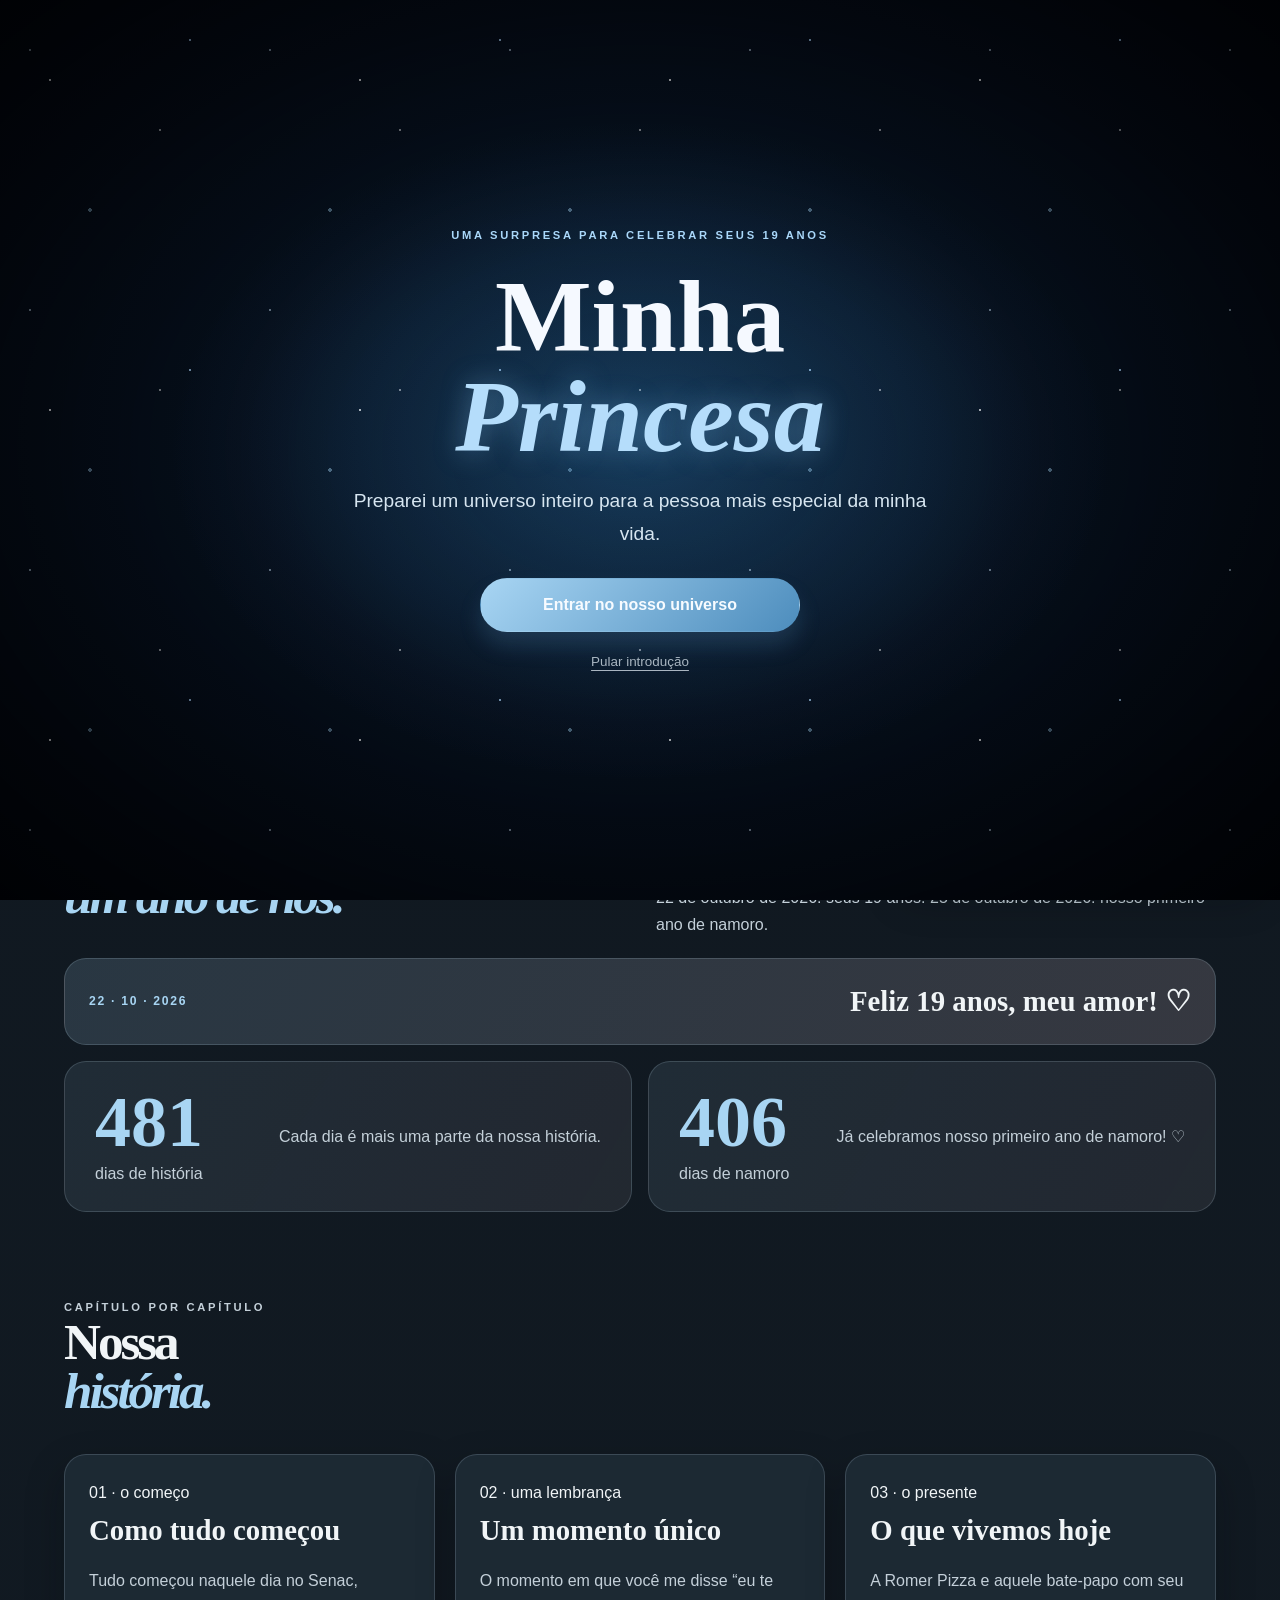
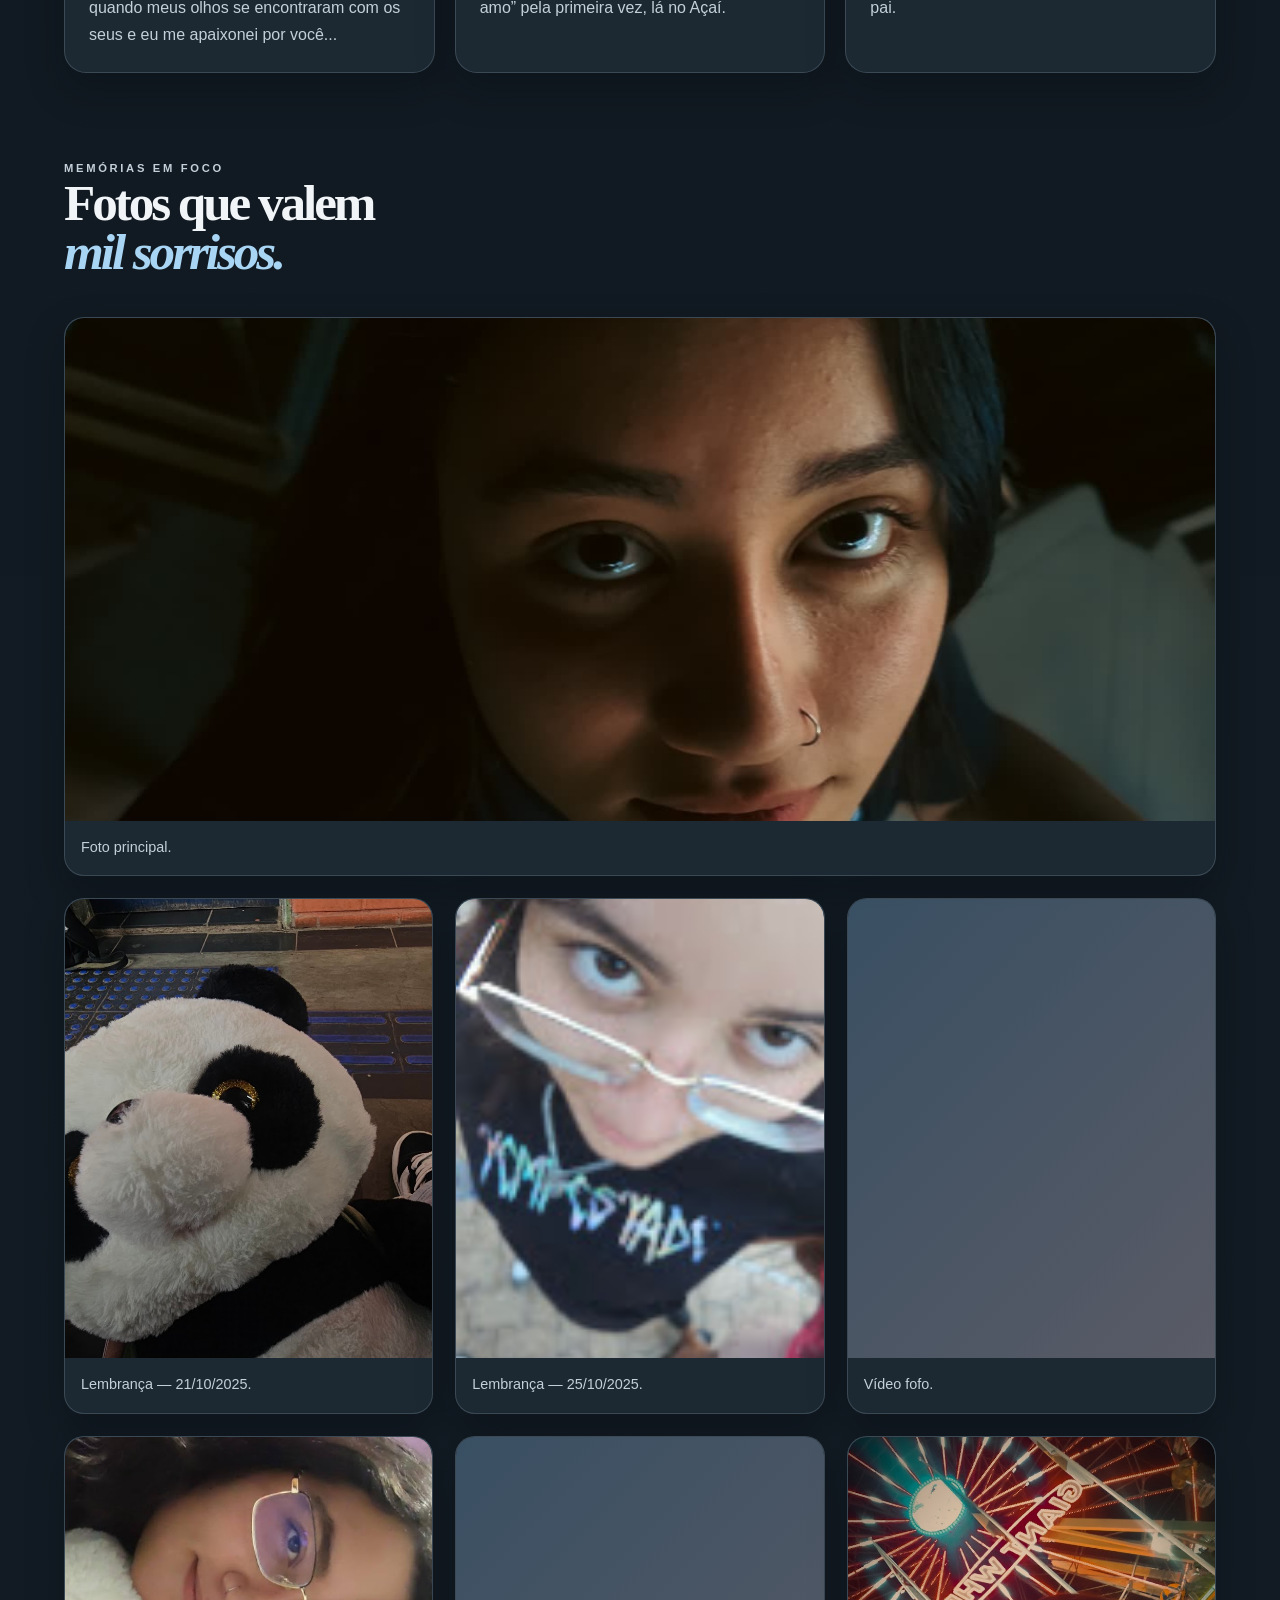
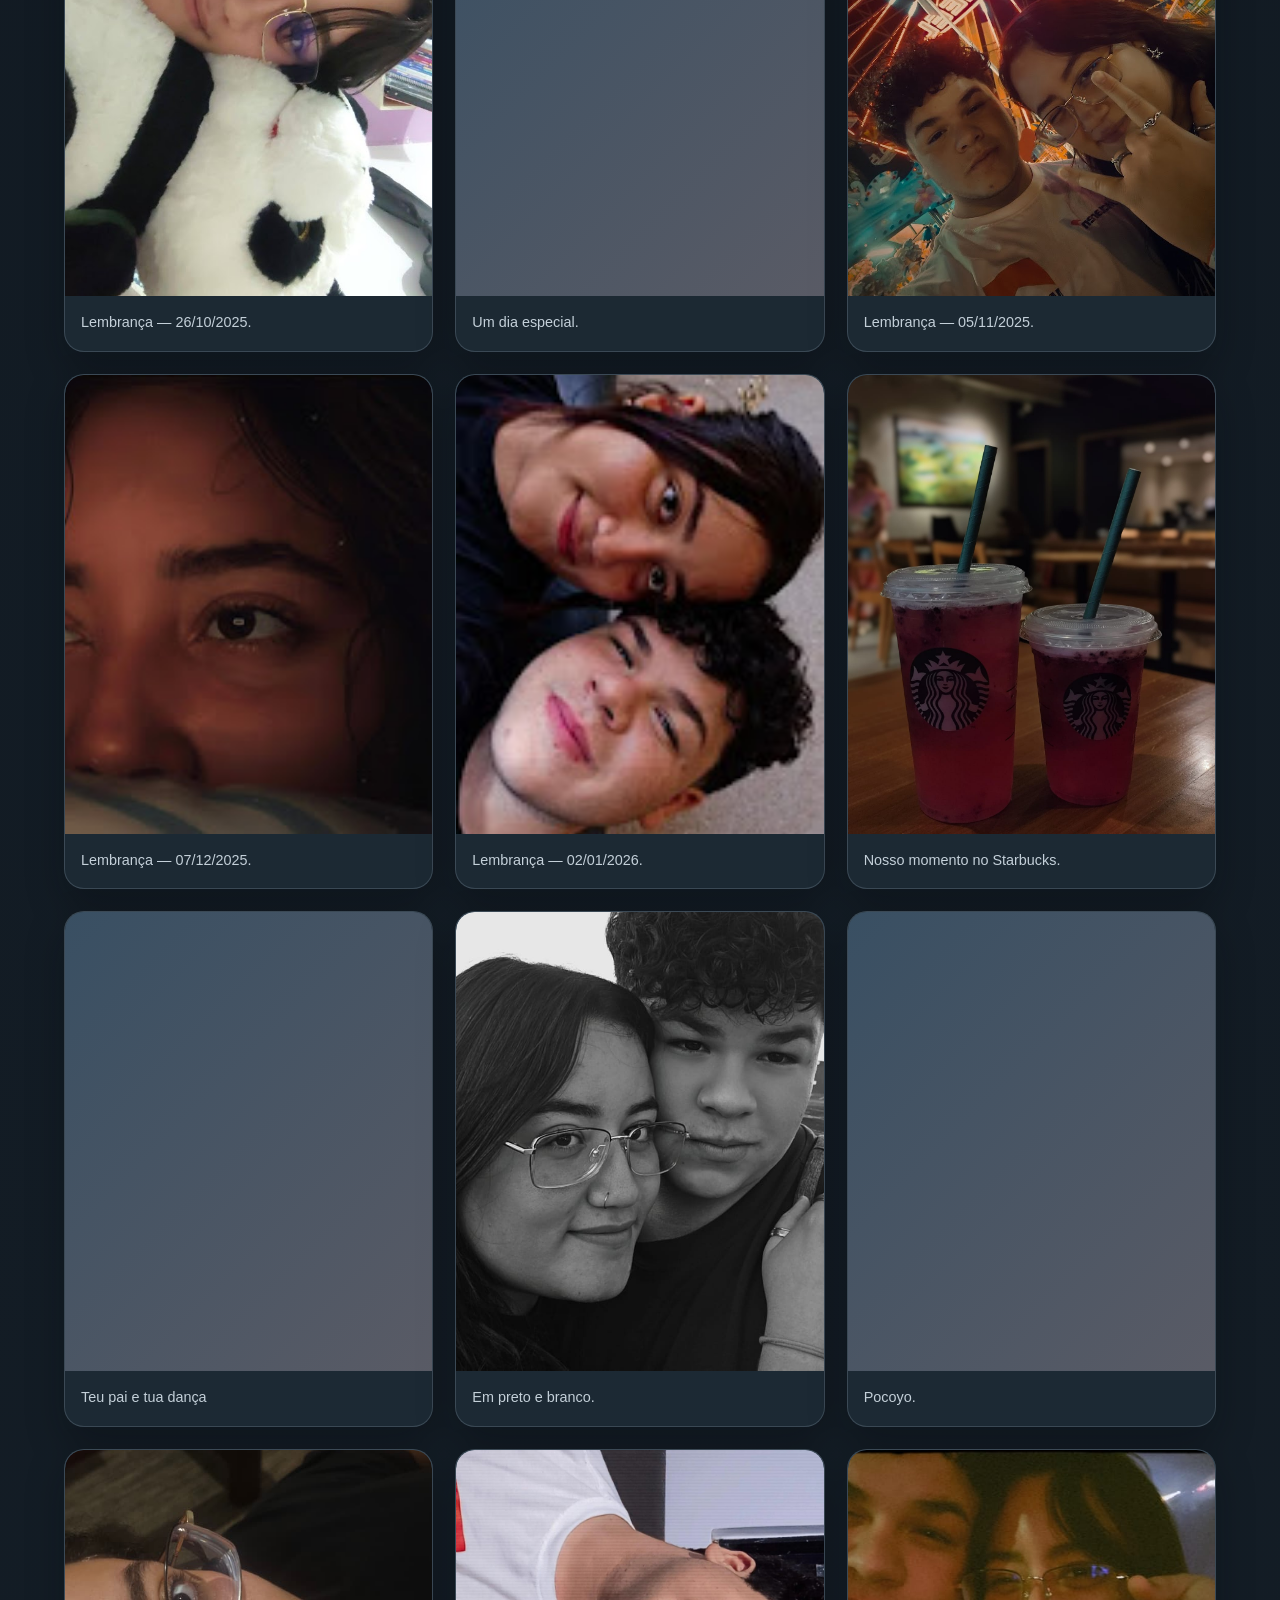
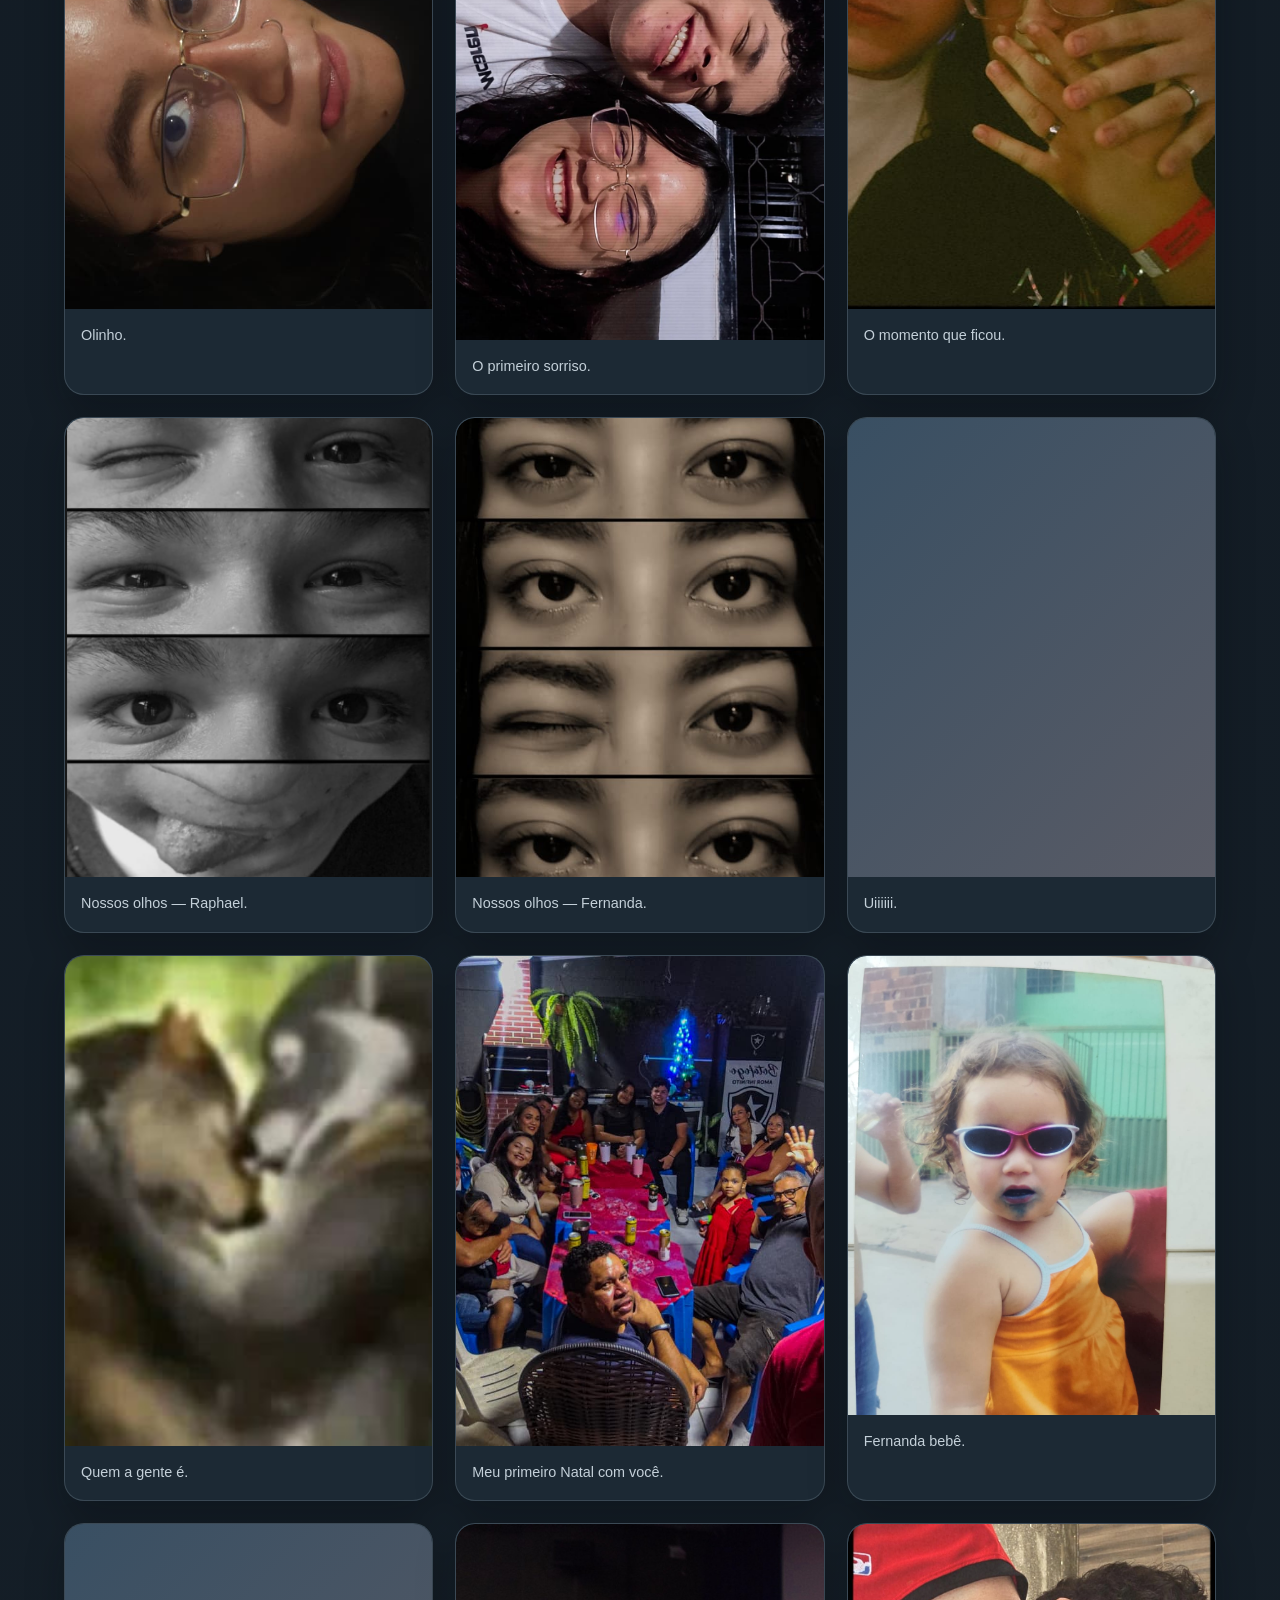
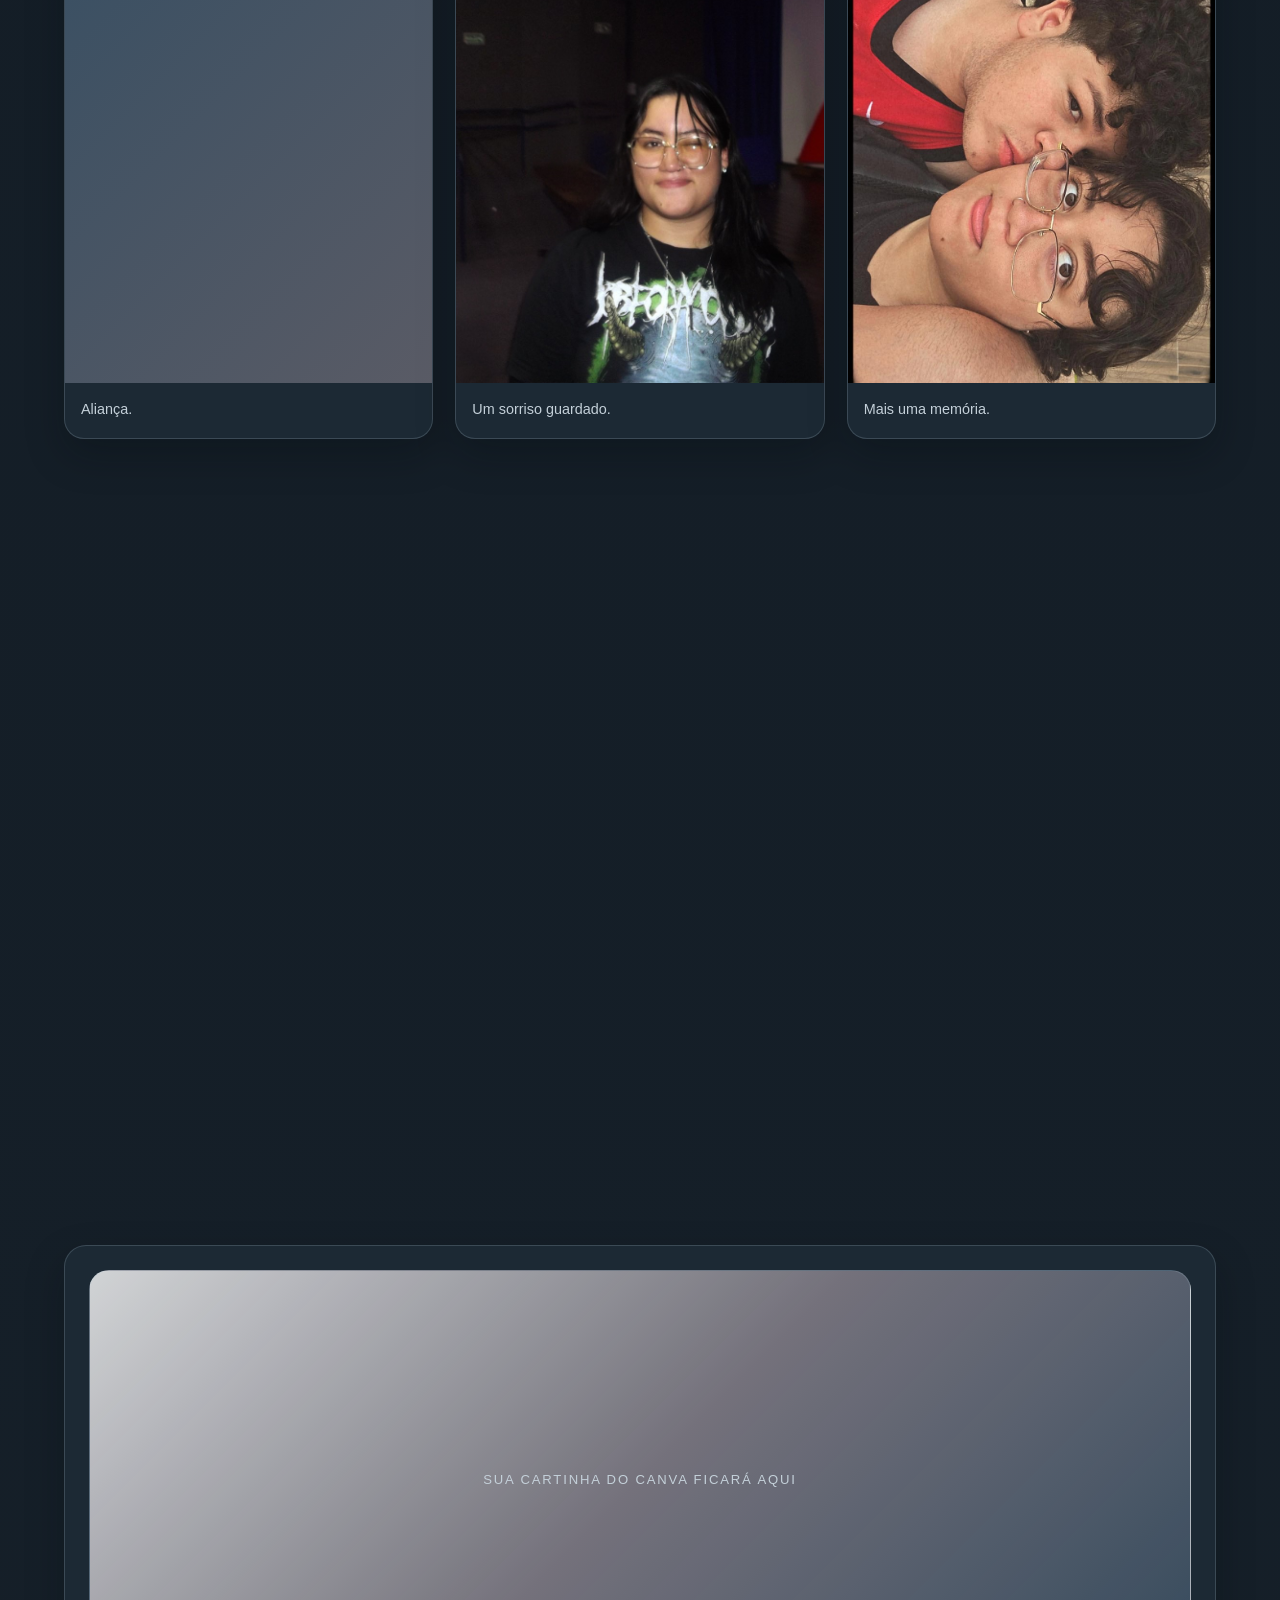
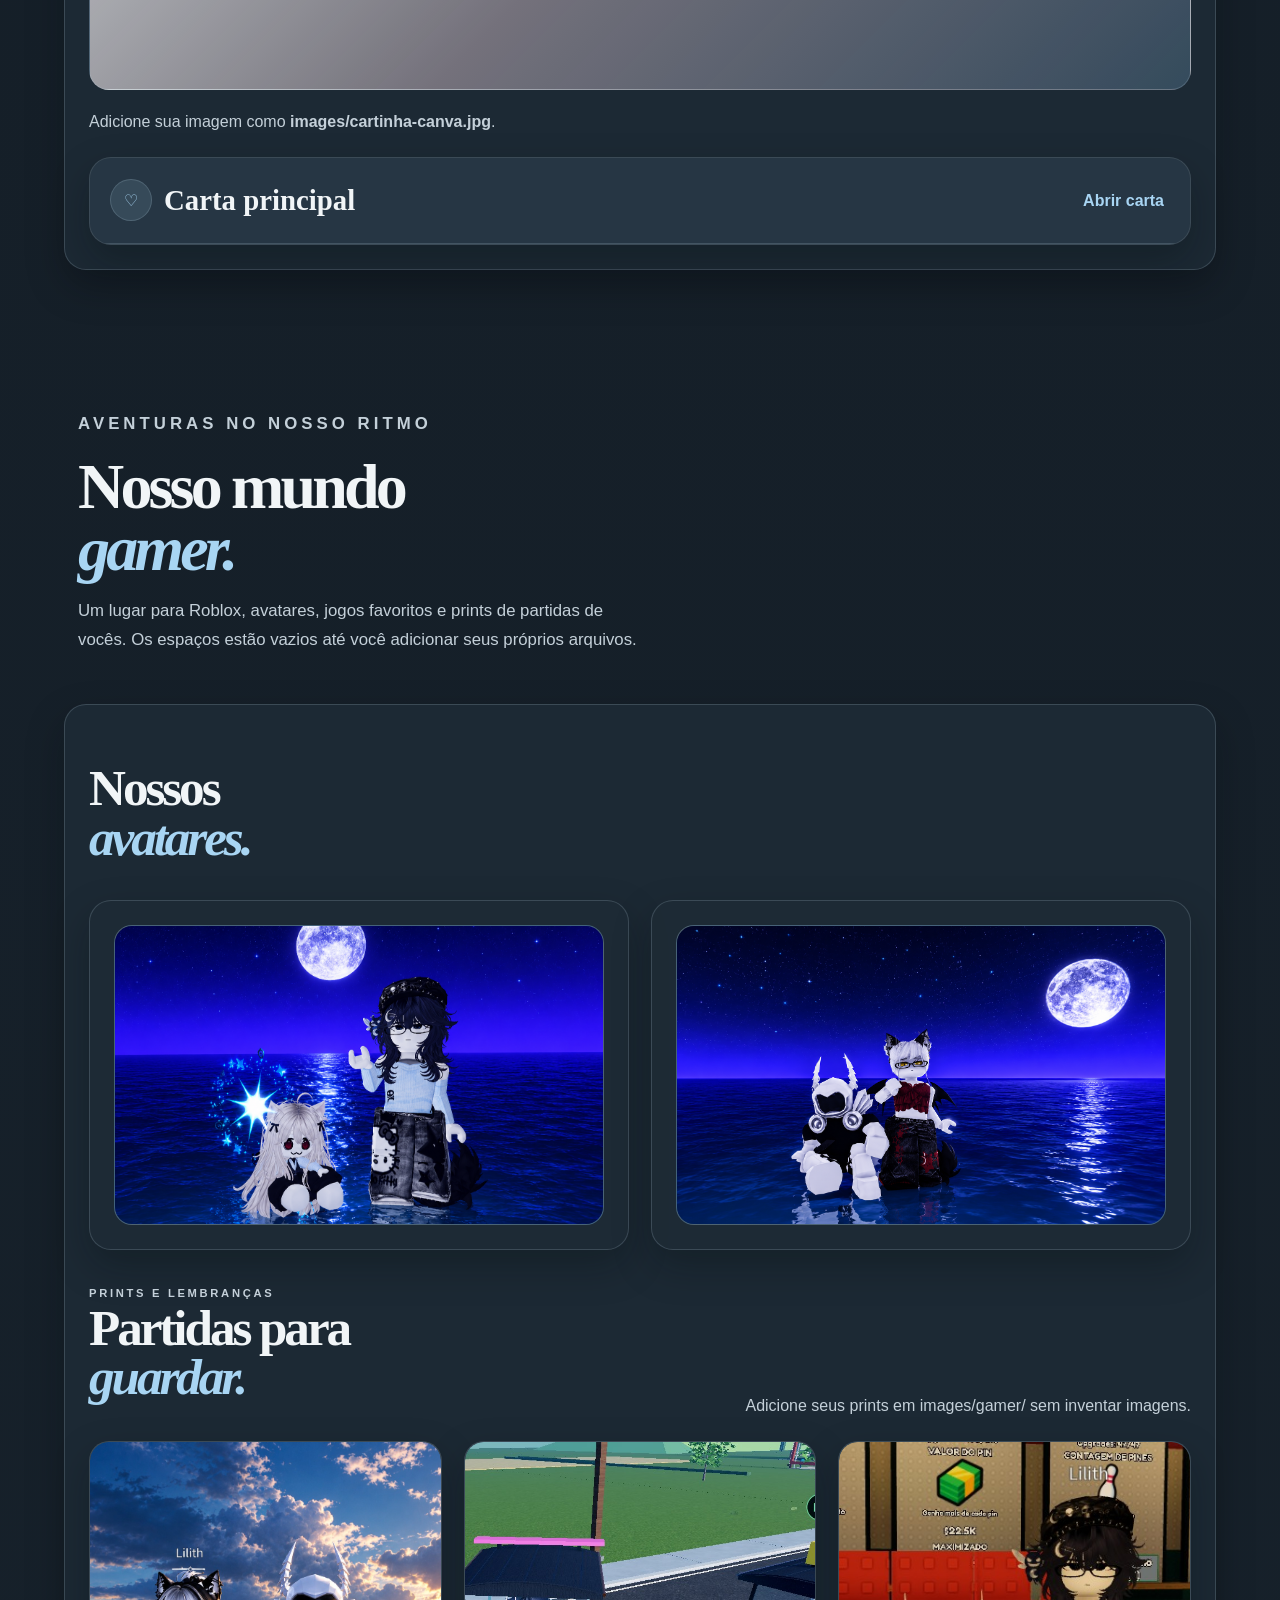
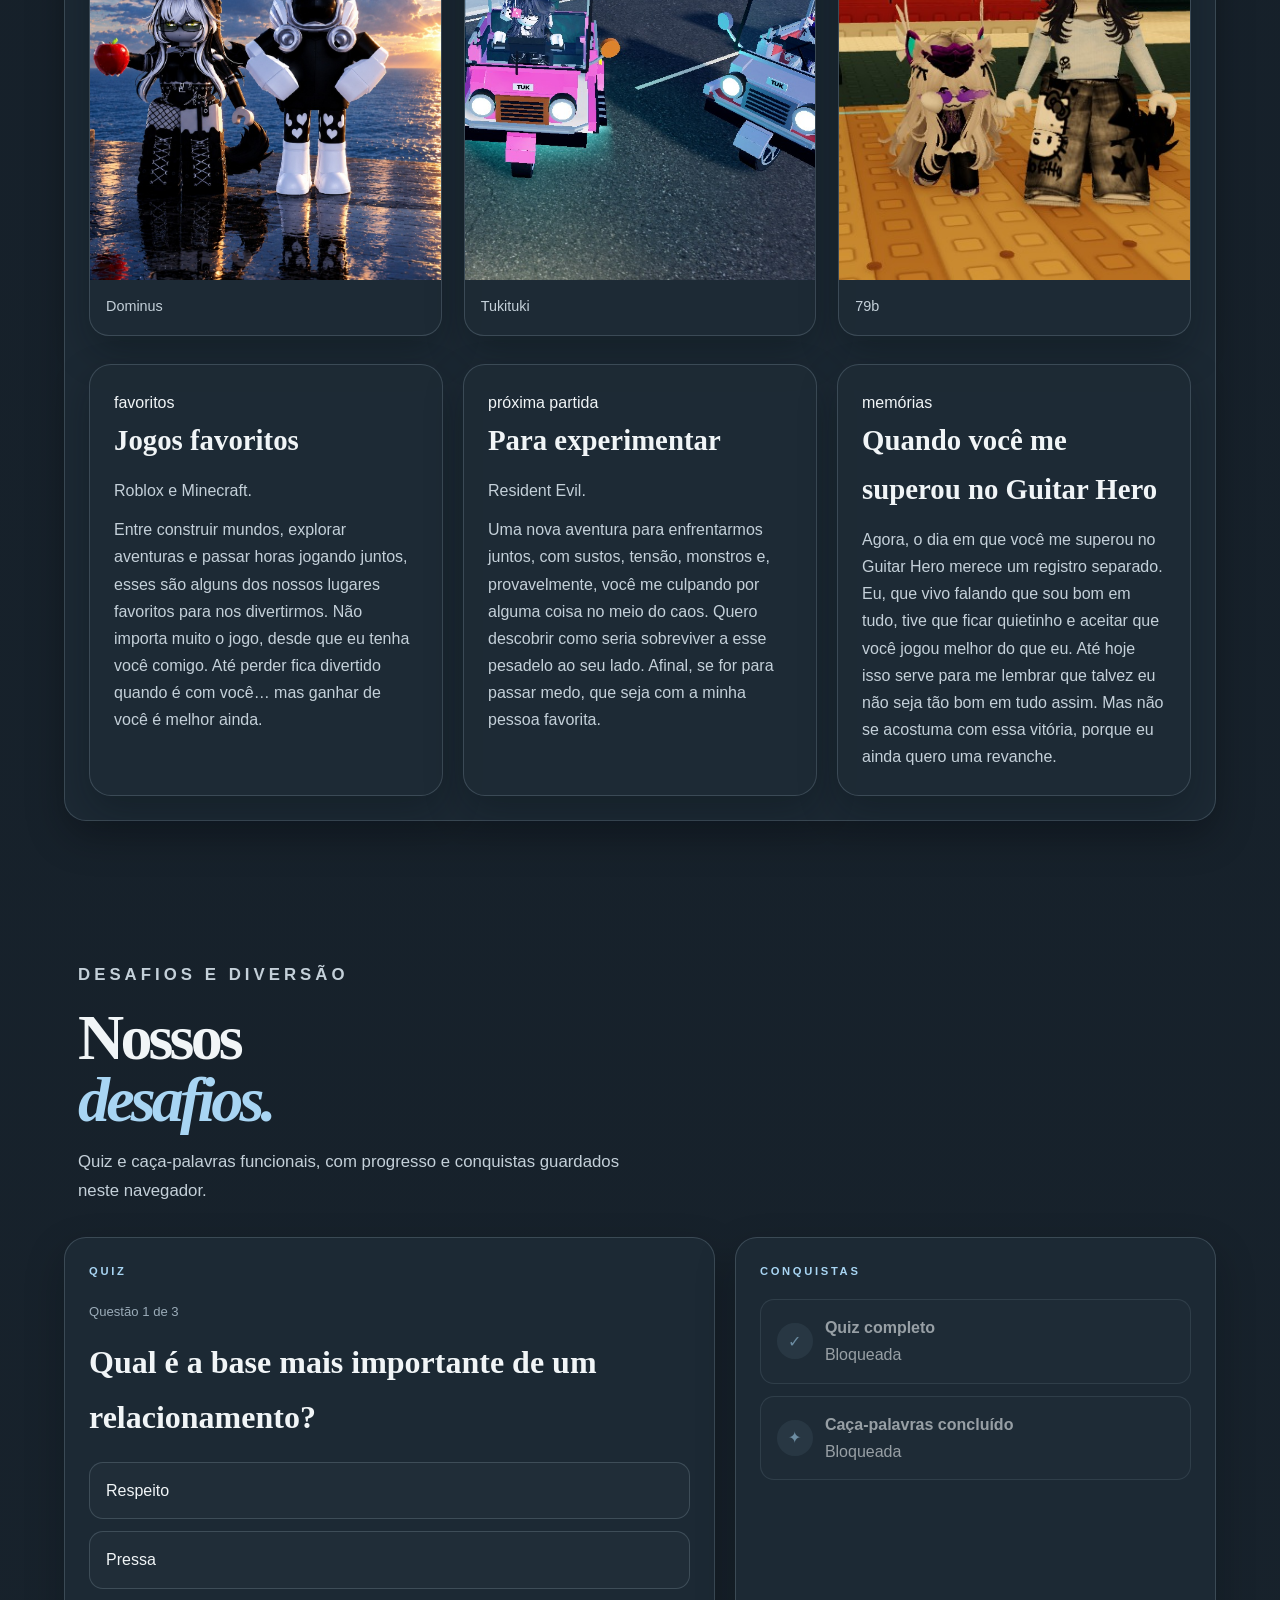
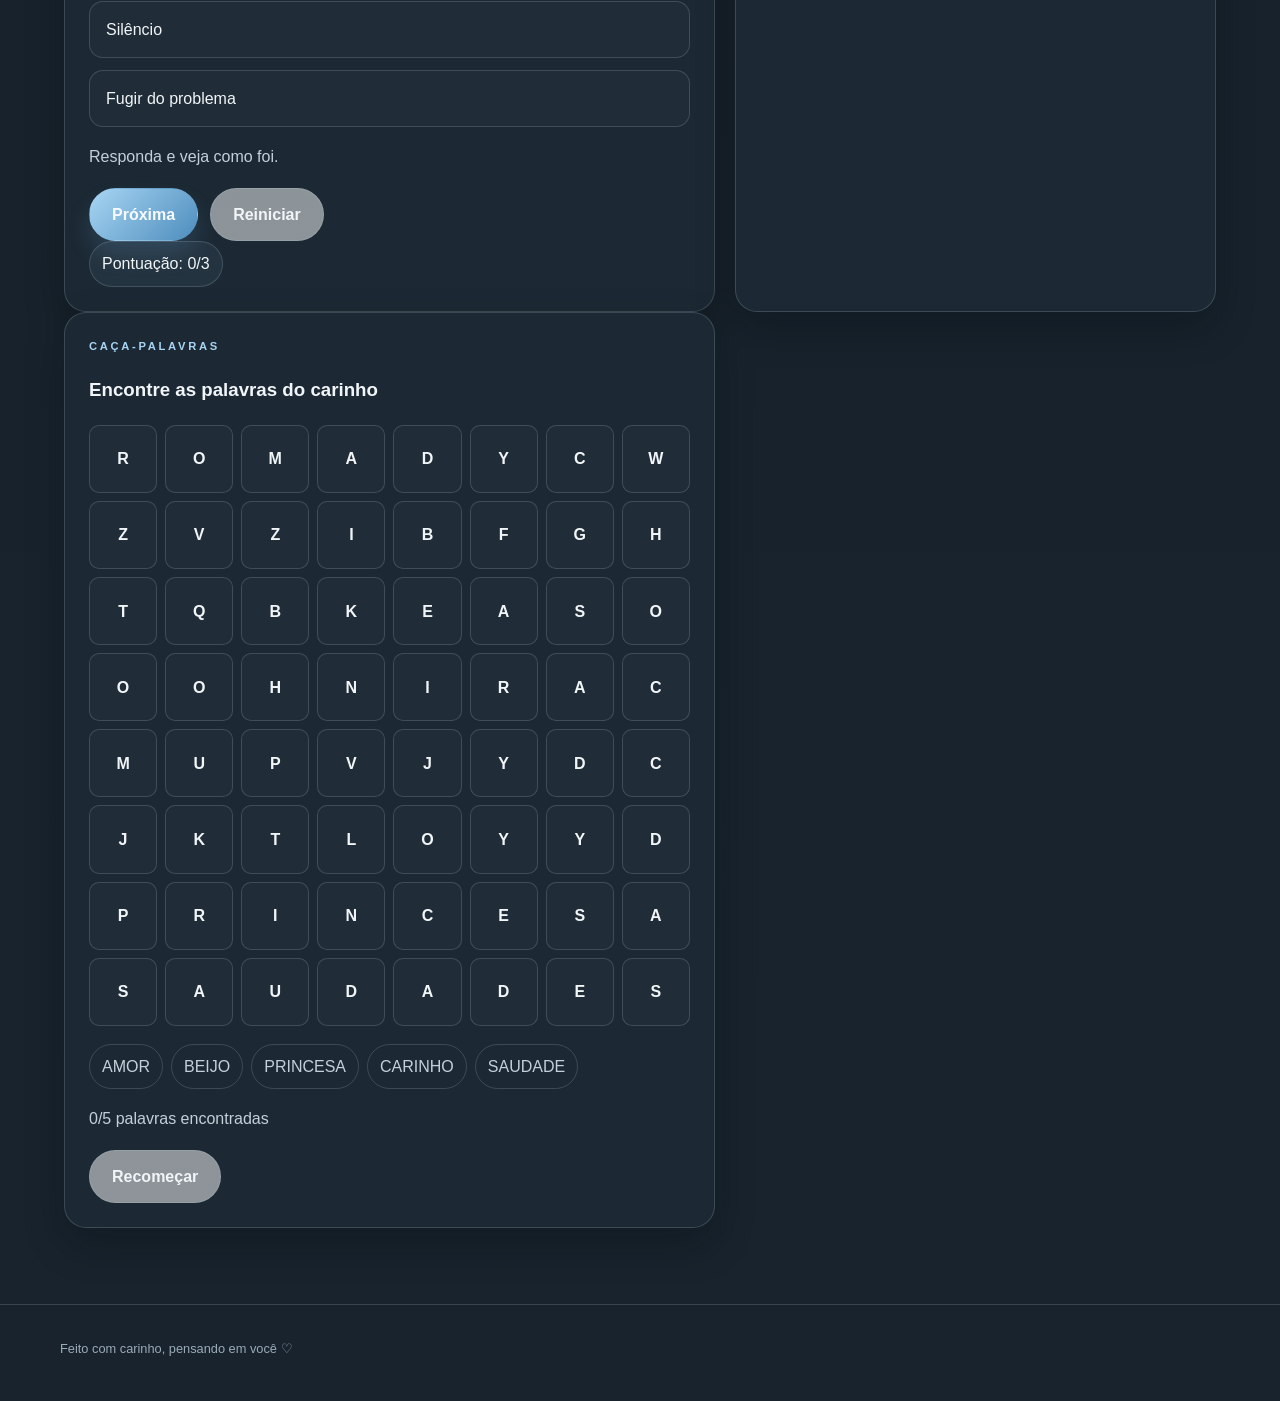
==== commit cd3b239c: "tentando finalizar tudo" ====
--- a/index.html
+++ b/index.html
@@ -58,7 +58,7 @@
           <img src="images/aniversario/girassol.jpg" alt="Girassóis para comemorar seu aniversário" />
         </div>
       </div>
-      <p class="birthday-message" data-birthday-message>[Escreva aqui sua mensagem de aniversário.]</p>
+      <p class="birthday-message" data-birthday-message>Feliz aniversário, amorzinho! Espero que você goste do site. Eu fiz com todo carinho e com toda a vontade de ver um sorrisinho no seu rosto! Aproveite O SEU DIA!!!!!</p>
       <button class="primary-button" type="button" data-birthday-continue>Entrar no nosso cantinho ♡</button>
     </div>
   </section>
@@ -77,7 +77,7 @@
         </button>
         <nav class="menu-panel" id="main-menu" aria-label="Áreas principais">
           <a class="menu-link" href="#universe"><span class="menu-icon">✧</span><span><strong>Nosso universo</strong><small>História, fotos e sonhos</small></span></a>
-          <a class="menu-link" href="#letters"><span class="menu-icon">♡</span><span><strong>Cartas &amp; surpresas</strong><small>Mensagens feitas com carinho</small></span></a>
+          <a class="menu-link" href="#letters"><span class="menu-icon">♡</span><span><strong>Nossas cartas</strong><small>Mensagens feitas com carinho</small></span></a>
           <a class="menu-link" href="#gamer"><span class="menu-icon">◇</span><span><strong>Nosso mundo gamer</strong><small>Jogos e memórias</small></span></a>
           <a class="menu-link" href="#challenges"><span class="menu-icon">✦</span><span><strong>Nossos desafios</strong><small>Quiz e caça-palavras</small></span></a>
           <a class="menu-link" href="Paginas/wallpapers.html"><span class="menu-icon">▧</span><span><strong>Nossos wallpapers</strong><small>Para mobile e PC</small></span></a>
@@ -141,13 +141,12 @@
           </div>
         </section>
 
-        <!-- Escreva os capítulos e lembranças da linha do tempo nestes cartões. -->
         <section class="section-shell" id="timeline" data-reveal>
-          <div class="section-heading"><div><p class="kicker">capítulo por capítulo</p><h2>Nossa <span class="accent">história.</span></h2></div><p>Complete os momentos com datas e lembranças reais de vocês.</p></div>
+          <div class="section-heading"><div><p class="kicker">capítulo por capítulo</p><h2>Nossa <span class="accent">história.</span></h2></div></div>
           <div class="story-grid">
-            <article class="story-card"><div class="meta">01 · o começo</div><h3>Como tudo começou</h3><p>[Conte como vocês se conheceram e o que tornou esse momento especial.]</p></article>
-            <article class="story-card"><div class="meta">02 · uma lembrança</div><h3>Um momento único</h3><p>[Adicione uma conversa, encontro ou viagem que você queira guardar.]</p></article>
-            <article class="story-card"><div class="meta">03 · o presente</div><h3>O que vivemos hoje</h3><p>[Registre uma conquista ou um detalhe recente da história de vocês.]</p></article>
+            <article class="story-card"><div class="meta">01 · o começo</div><h3>Como tudo começou</h3><p>Tudo começou naquele dia no Senac, quando meus olhos se encontraram com os seus e eu me apaixonei por você...</p></article>
+            <article class="story-card"><div class="meta">02 · uma lembrança</div><h3>Um momento único</h3><p>O momento em que você me disse “eu te amo” pela primeira vez, lá no Açaí.</p></article>
+            <article class="story-card"><div class="meta">03 · o presente</div><h3>O que vivemos hoje</h3><p>A Romer Pizza e aquele bate-papo com seu pai.</p></article>
           </div>
         </section>
 
@@ -196,7 +195,7 @@
             </figure>
             <figure class="photo-card" data-gallery-item data-gallery-video="images/galeria/dança.mp4" data-gallery-type="video" data-gallery-title="Nossa dança" data-gallery-text="Um momento especial dançando juntos.">
               <div class="photo-placeholder"><video class="photo-preview-video" src="images/galeria/dança.mp4" muted autoplay loop playsinline preload="metadata" aria-label="Prévia do vídeo da dança"></video></div>
-              <figcaption>Nossa dança.</figcaption>
+              <figcaption>Teu pai e tua dança</figcaption>
             </figure>
             <figure class="photo-card" data-gallery-item data-gallery-src="images/galeria/PRETO E BRANCO.jfif" data-gallery-title="Em preto e branco" data-gallery-text="Uma lembrança nossa em preto e branco.">
               <div class="photo-placeholder" data-photo-src="images/galeria/PRETO E BRANCO.jfif"><span>Preto e branco</span></div>
@@ -237,26 +236,20 @@
         <section class="section-shell future-section" id="future" data-reveal>
           <div class="section-heading"><div><p class="kicker">ainda temos muito para viver</p><h2>Sonhos para <span class="accent">o futuro.</span></h2></div></div>
           <div class="progress-grid">
-            <article class="progress-card"><div class="meta">01 · lugares</div><h3>Lugares para conhecer</h3><p>[Destino para colocar na lista de vocês.]</p></article>
-            <article class="progress-card"><div class="meta">02 · sonhos</div><h3>Sonhos para realizar</h3><p>[Um sonho para planejar e viver juntos.]</p></article>
-            <article class="progress-card"><div class="meta">03 · momentos</div><h3>Coisas para viver</h3><p>[Uma experiência nova que querem experimentar.]</p></article>
+            <article class="progress-card"><div class="meta">01 · lugares</div><h3>Lugares para conhecer</h3><p>Canadá, França e Itália — lugares que queremos conhecer juntos.</p></article>
+            <article class="progress-card"><div class="meta">02 · sonhos</div><h3>Sonhos para realizar</h3><p>Me casar com você e morar junto com você para sempre.</p></article>
+            <article class="progress-card"><div class="meta">03 · momentos</div><h3>Coisas para viver</h3><p>Date do vinho.</p></article>
           </div>
         </section>
       </section>
 
-      <!-- Personalize aqui as cartas, mensagens e surpresa final. -->
-      <!-- Cartas e surpresas: altere títulos e mensagens nos cartões desta área. -->
       <section class="main-area letters-area" id="letters" data-area="letters">
-        <section class="page-hero" data-reveal><p class="kicker">palavras vindas do coração</p><h1>Cartas <span class="highlight">&amp; surpresas.</span></h1><p>Uma carta principal, mensagens para ocasiões especiais e uma última surpresa — personalize os espaços com suas próprias palavras.</p></section>
+        <section class="page-hero" data-reveal><p class="kicker">palavras vindas do coração</p><h1>Nossas <span class="highlight">cartas.</span></h1><p>Uma carta principal e a cartinha do Canva, feitas com carinho.</p></section>
         <section class="page-panel" data-reveal>
           <div class="canva-card"><div class="canva-image" data-photo-src="images/cartinha-canva.jpg" aria-label="Espaço para a cartinha do Canva"><span>Sua cartinha do Canva ficará aqui</span></div><p>Adicione sua imagem como <strong>images/cartinha-canva.jpg</strong>.</p></div>
           <div class="letter-stack">
             <article class="letter-card envelope-card"><div class="letter-meta"><div class="letter-title-wrap"><div class="letter-stamp">♡</div><h3>Carta principal</h3></div><button class="letter-toggle" type="button" aria-expanded="false">Abrir carta</button></div><div class="letter-body"><div class="letter-inner"><div class="letter-text"><p>[Escreva aqui sua carta principal. Este texto é um espaço editável, não uma lembrança inventada.]</p></div></div></div></article>
-            <article class="letter-card envelope-card"><div class="letter-meta"><div class="letter-title-wrap"><div class="letter-stamp">✉</div><h3>Feliz aniversário</h3></div><button class="letter-toggle" type="button" aria-expanded="false">Abrir carta</button></div><div class="letter-body"><div class="letter-inner"><div class="letter-text"><p>Meu amor, hoje você completa 19 anos, e eu quero que saiba o quanto sua existência torna minha vida mais especial.</p><p>Espero que este novo ciclo seja cheio de felicidade, paz, sonhos realizados e motivos para sorrir todos os dias.</p></div></div></div></article>
-            <article class="letter-card envelope-card"><div class="letter-meta"><div class="letter-title-wrap"><div class="letter-stamp">✉</div><h3>Um ano de nós</h3></div><button class="letter-toggle" type="button" aria-expanded="false">Abrir carta</button></div><div class="letter-body"><div class="letter-inner"><div class="letter-text"><p>Um ano ao seu lado representa lembranças, aprendizados e momentos que guardarei com carinho para sempre.</p><p>Quero continuar escrevendo essa história com você, com calma, leveza e amor.</p></div></div></div></article>
-            <article class="letter-card envelope-card"><div class="letter-meta"><div class="letter-title-wrap"><div class="letter-stamp">♡</div><h3>Para um dia especial</h3></div><button class="letter-toggle" type="button" aria-expanded="false">Abrir carta</button></div><div class="letter-body"><div class="letter-inner"><div class="letter-text"><p>[Adicione uma mensagem para o momento que você escolher.]</p></div></div></div></article>
-          </div>
-          <div class="reveal-box final-surprise"><p class="kicker">uma última coisinha</p><p>Confesso que esse cantinho também guarda uma mensagem que merece ser revelada com calma e carinho.</p><button class="primary-button" type="button" data-reveal-message>Revelar surpresa</button><div class="hidden-message" data-final-surprise aria-live="polite">Meu amor, obrigada por fazer parte da minha vida e por transformar momentos simples em lembranças incríveis. Você é uma presença que torna tudo mais bonito.</div></div>
+          </div>
         </section>
       </section>
 
@@ -272,11 +265,15 @@
           </div>
           <div class="section-heading"><div><p class="kicker">prints e lembranças</p><h2>Partidas para <span class="accent">guardar.</span></h2></div><p>Adicione seus prints em images/gamer/ sem inventar imagens.</p></div>
           <div class="photo-collage gamer-photos">
-            <figure class="photo-card" data-photo-src="images/gamer/partida-01.jpg"><div class="photo-placeholder"><span>Print de partida 01</span></div><figcaption>[Legenda opcional]</figcaption></figure>
-            <figure class="photo-card" data-photo-src="images/gamer/partida-02.jpg"><div class="photo-placeholder"><span>Print de partida 02</span></div><figcaption>[Uma memória engraçada]</figcaption></figure>
-            <figure class="photo-card" data-photo-src="images/gamer/partida-03.jpg"><div class="photo-placeholder"><span>Print de partida 03</span></div><figcaption>[Jogo que queremos experimentar]</figcaption></figure>
-          </div>
-          <div class="story-grid gamer-notes"><article class="story-card"><div class="meta">favoritos</div><h3>Jogos favoritos</h3><p>[Adicione os jogos de vocês.]</p></article><article class="story-card"><div class="meta">próxima partida</div><h3>Para experimentar</h3><p>[Anote um jogo para jogar juntos.]</p></article><article class="story-card"><div class="meta">memórias</div><h3>Momentos engraçados</h3><p>[Registre uma história engraçada da partida.]</p></article></div>
+            <figure class="photo-card" data-photo-src="images/gamer/dominus.jfif" data-photo-alt="Print do jogo Dominus"><div class="photo-placeholder"><span>Dominus</span></div><figcaption>Dominus</figcaption></figure>
+            <figure class="photo-card" data-photo-src="images/gamer/tukituki.jfif" data-photo-alt="Print do jogo Tukituki"><div class="photo-placeholder"><span>Tukituki</span></div><figcaption>Tukituki</figcaption></figure>
+            <figure class="photo-card" data-photo-src="images/gamer/79b73f0d-8692-4739-98ad-7652ac4e7e4d.jfif" data-photo-alt="Print do jogo 79b"><div class="photo-placeholder"><span>79b</span></div><figcaption>79b</figcaption></figure>
+          </div>
+          <div class="story-grid gamer-notes">
+            <article class="story-card"><div class="meta">favoritos</div><h3>Jogos favoritos</h3><p>Roblox e Minecraft.</p><p>Entre construir mundos, explorar aventuras e passar horas jogando juntos, esses são alguns dos nossos lugares favoritos para nos divertirmos. Não importa muito o jogo, desde que eu tenha você comigo. Até perder fica divertido quando é com você… mas ganhar de você é melhor ainda.</p></article>
+            <article class="story-card"><div class="meta">próxima partida</div><h3>Para experimentar</h3><p>Resident Evil.</p><p>Uma nova aventura para enfrentarmos juntos, com sustos, tensão, monstros e, provavelmente, você me culpando por alguma coisa no meio do caos. Quero descobrir como seria sobreviver a esse pesadelo ao seu lado. Afinal, se for para passar medo, que seja com a minha pessoa favorita.</p></article>
+            <article class="story-card"><div class="meta">memórias</div><h3>Quando você me superou no Guitar Hero</h3><p>Agora, o dia em que você me superou no Guitar Hero merece um registro separado. Eu, que vivo falando que sou bom em tudo, tive que ficar quietinho e aceitar que você jogou melhor do que eu. Até hoje isso serve para me lembrar que talvez eu não seja tão bom em tudo assim. Mas não se acostuma com essa vitória, porque eu ainda quero uma revanche.</p></article>
+          </div>
         </section>
       </section>
 
--- a/css/style.css
+++ b/css/style.css
@@ -289,6 +289,7 @@
 .avatar-portrait span { position:relative; z-index:1; }
 .gamer-photos { margin-bottom:24px; }
 .gamer-notes { margin-top:28px; }
+.gamer-notes .story-card p + p { margin-top:12px; }
 .counter-panel { display:flex; align-items:center; justify-content:space-between; gap:20px; padding:24px 30px; border:1px solid var(--line); border-radius:var(--radius); background:linear-gradient(120deg,rgba(169,216,245,.1),rgba(248,223,231,.08)); }
 .counter-panel > div { display:grid; gap:2px; }
 .counter-panel strong { font-family:Georgia,"Times New Roman",serif; font-size:clamp(2.6rem,6vw,4.5rem); line-height:1; color:var(--blue); }
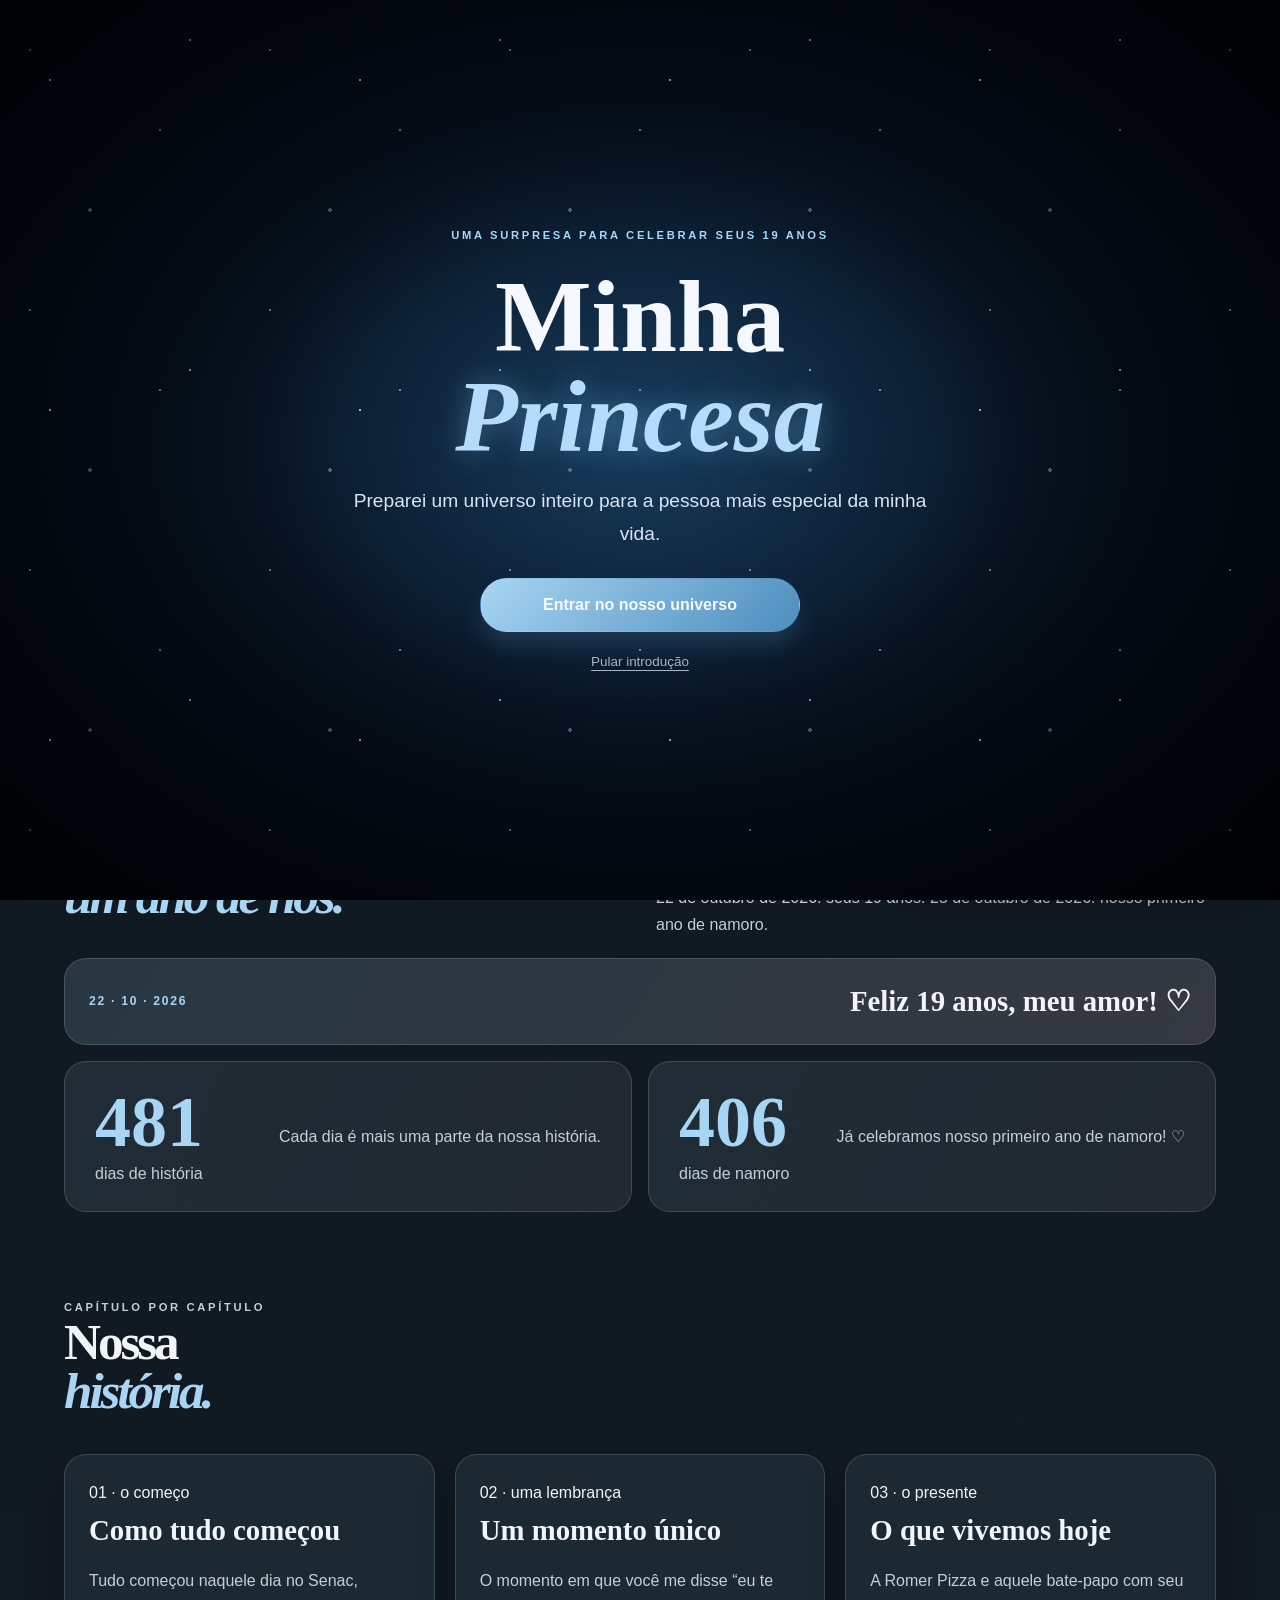
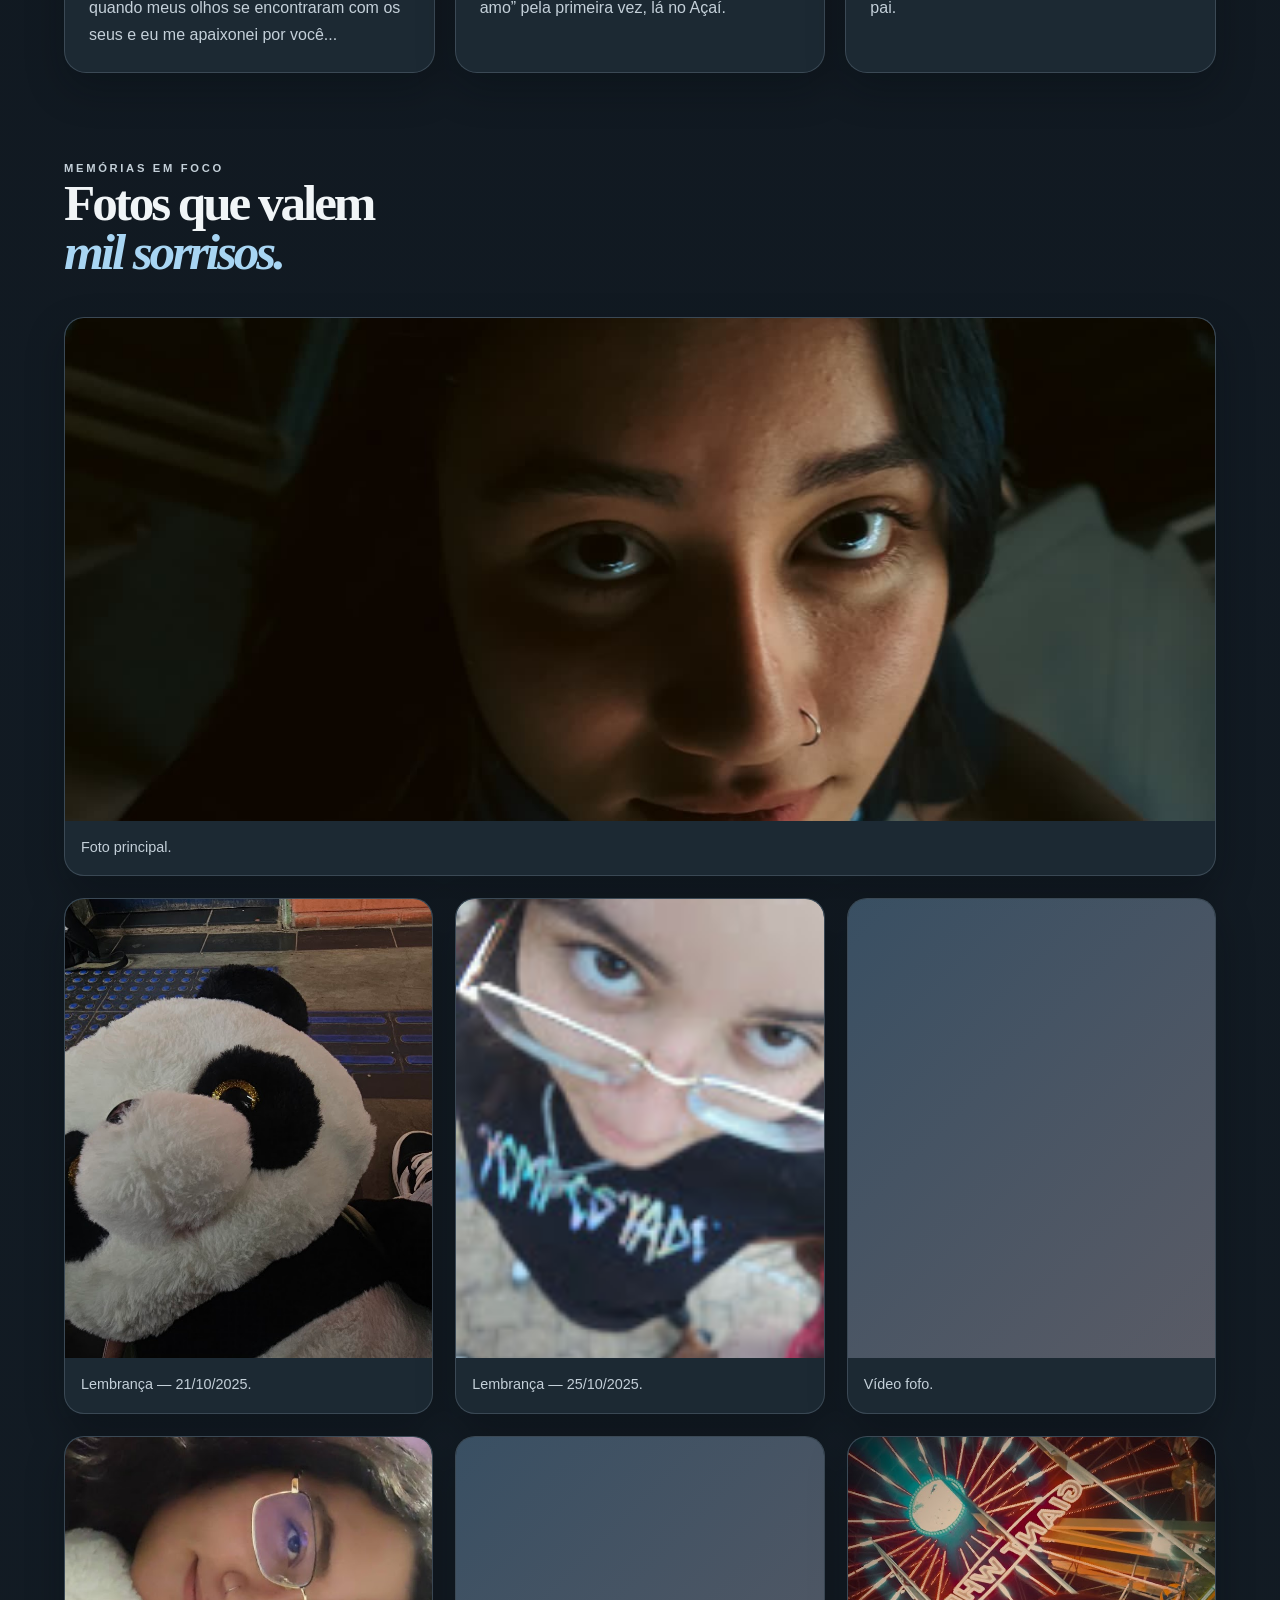
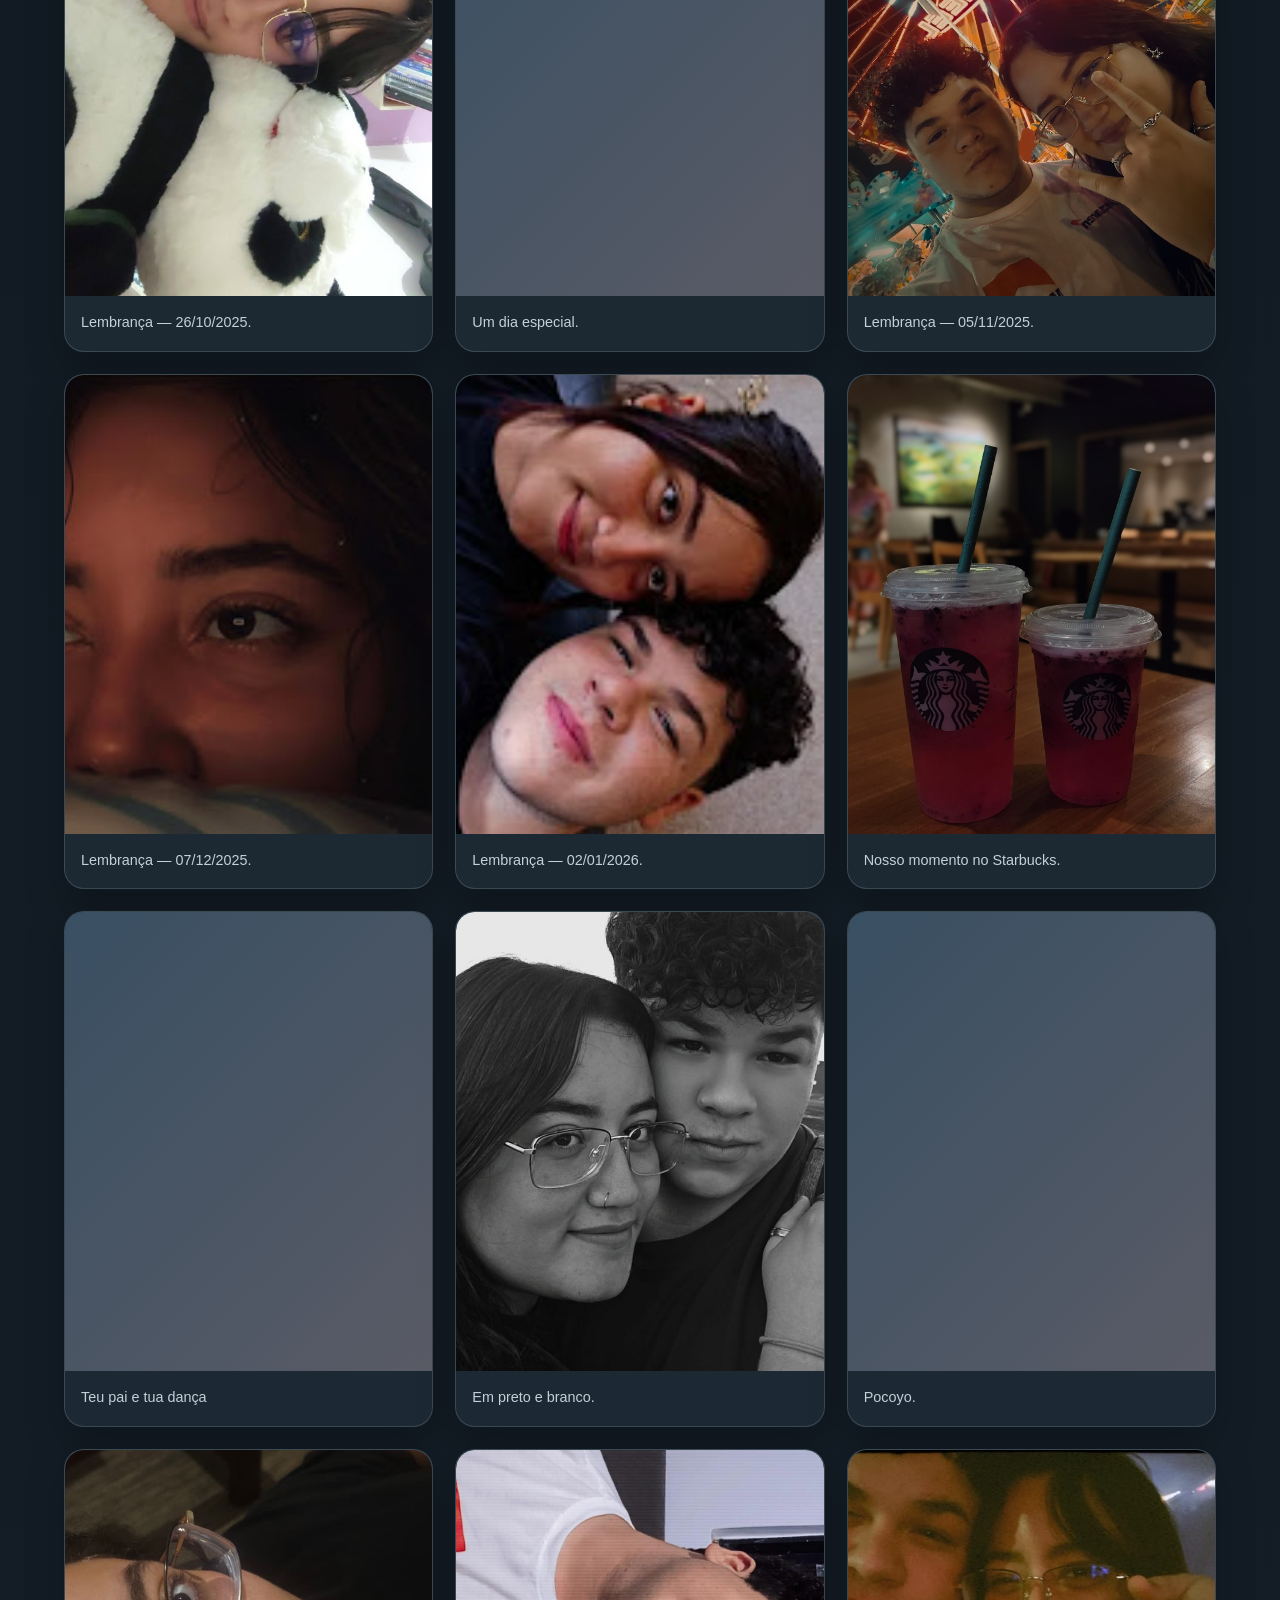
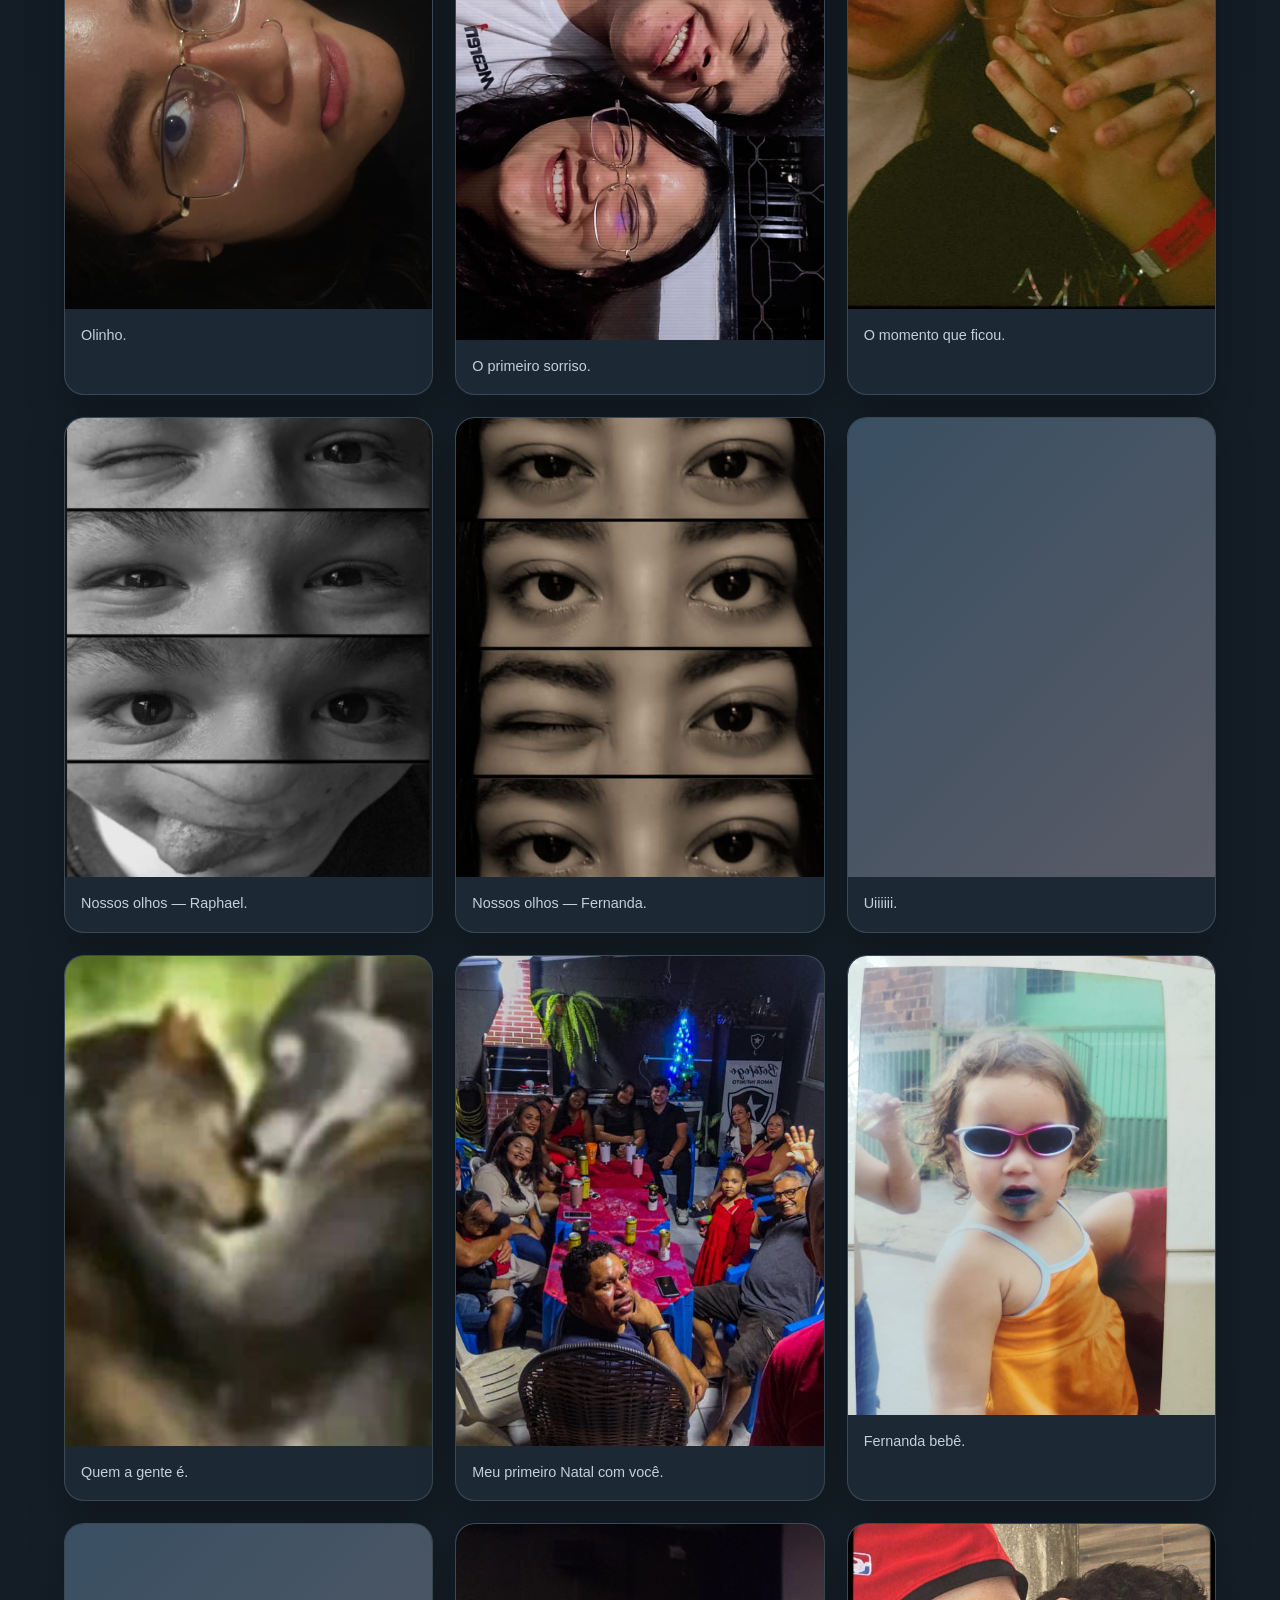
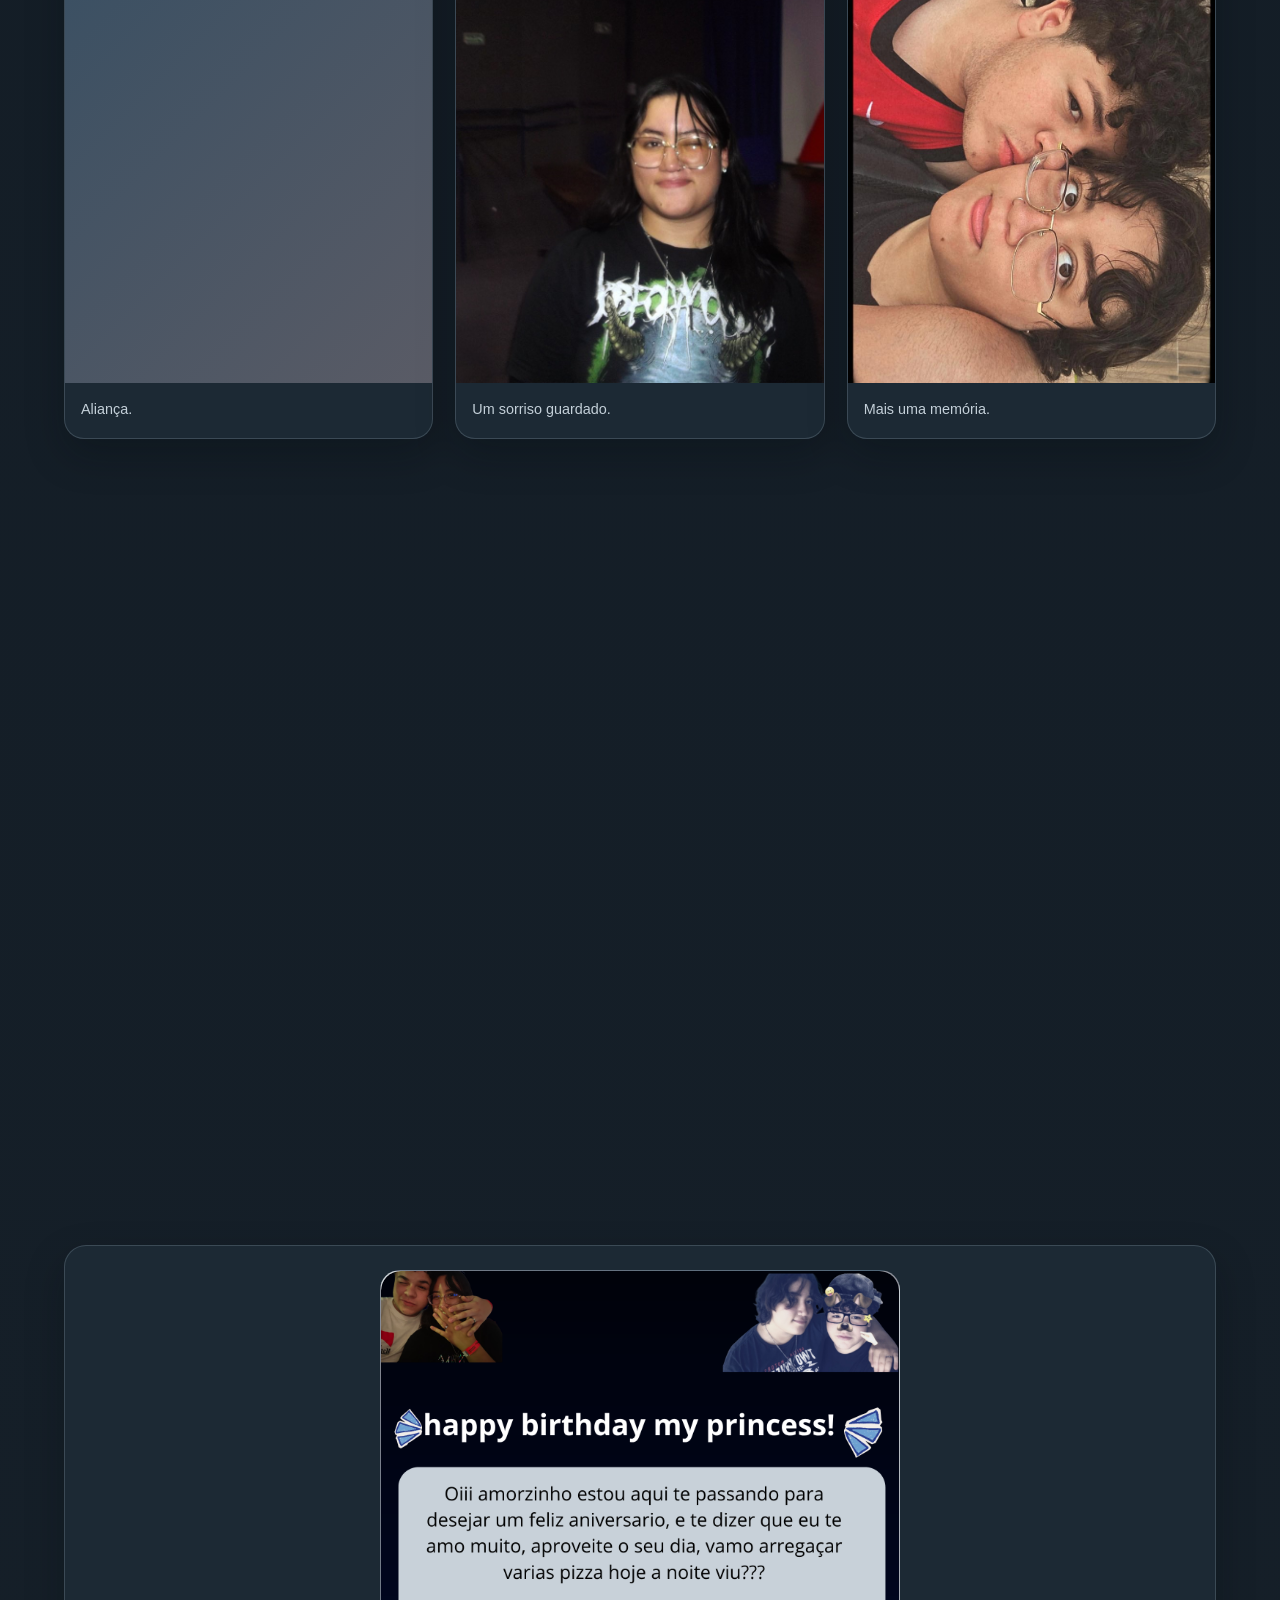
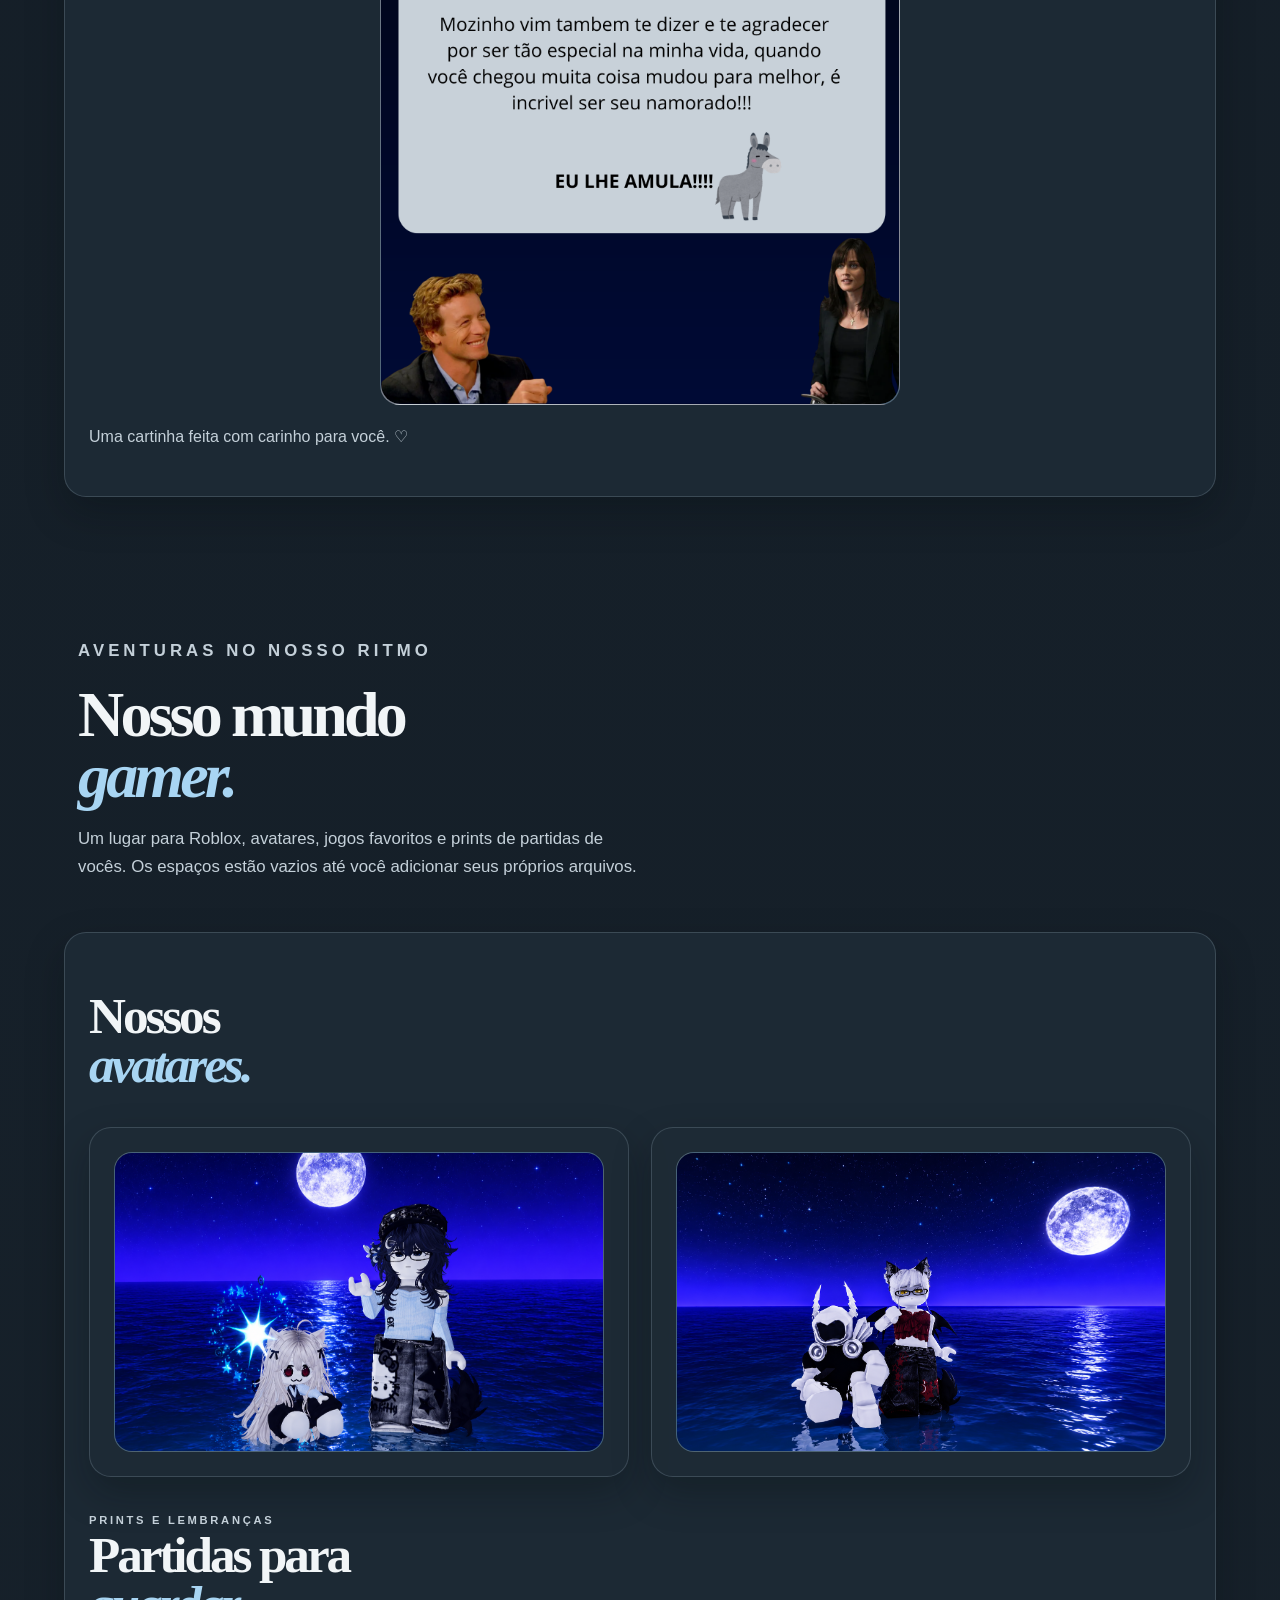
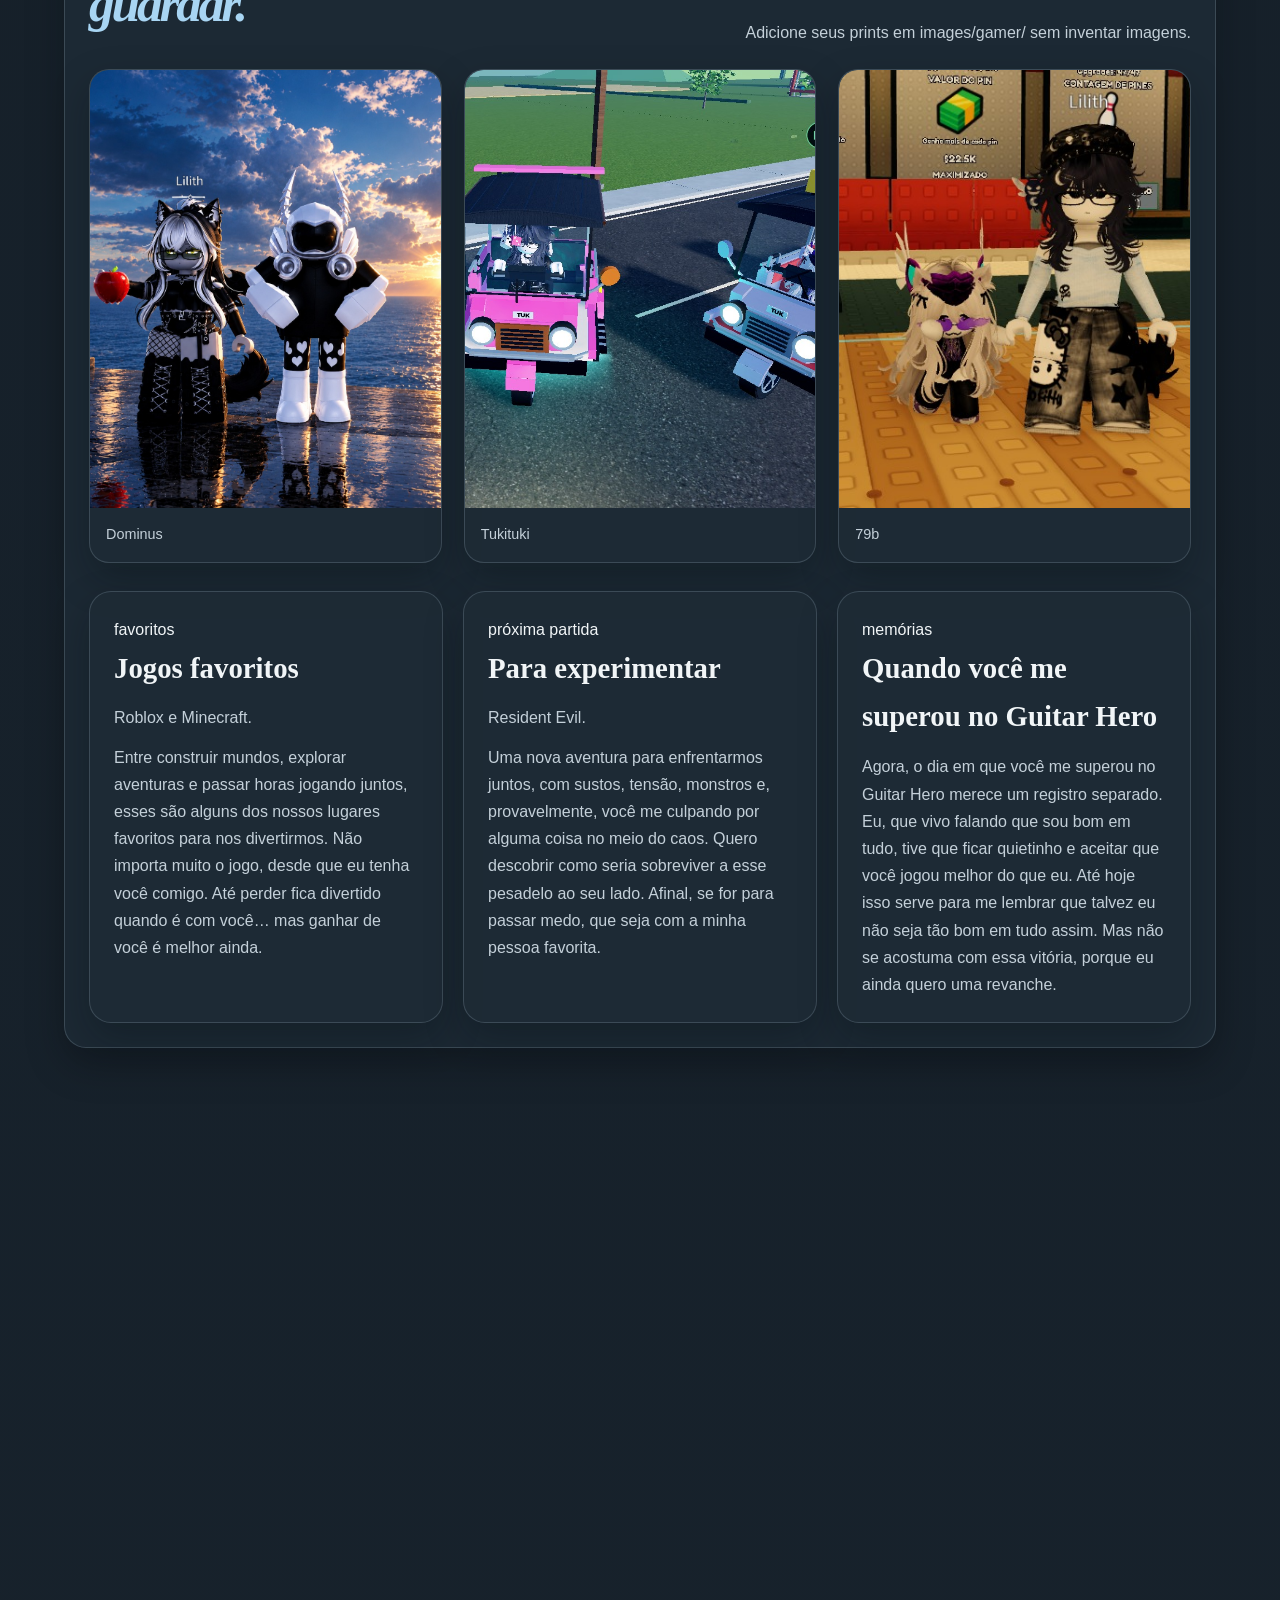
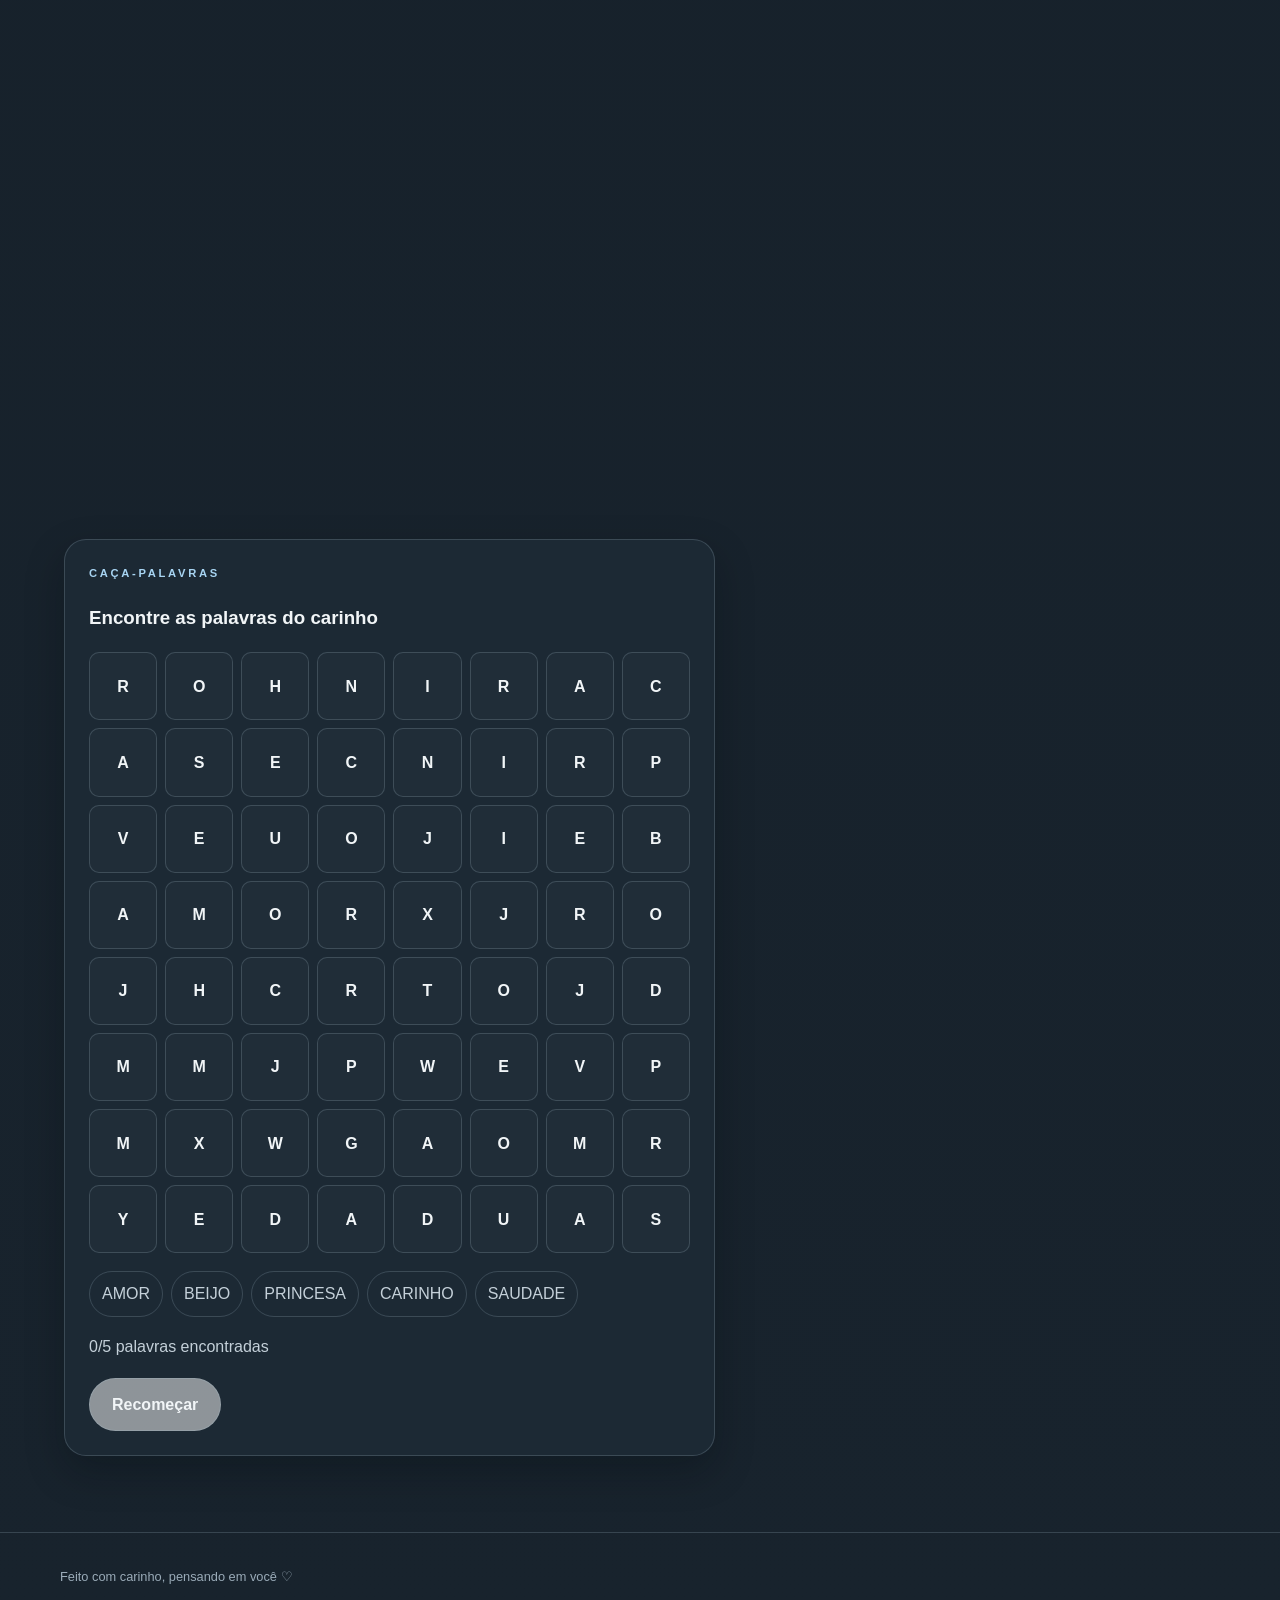
==== commit aefd99d0: "terminando" ====
--- a/index.html
+++ b/index.html
@@ -77,7 +77,7 @@
         </button>
         <nav class="menu-panel" id="main-menu" aria-label="Áreas principais">
           <a class="menu-link" href="#universe"><span class="menu-icon">✧</span><span><strong>Nosso universo</strong><small>História, fotos e sonhos</small></span></a>
-          <a class="menu-link" href="#letters"><span class="menu-icon">♡</span><span><strong>Nossas cartas</strong><small>Mensagens feitas com carinho</small></span></a>
+          <a class="menu-link" href="#letters"><span class="menu-icon">♡</span><span><strong>Uma cartinha para você</strong><small>Mensagens feitas com carinho</small></span></a>
           <a class="menu-link" href="#gamer"><span class="menu-icon">◇</span><span><strong>Nosso mundo gamer</strong><small>Jogos e memórias</small></span></a>
           <a class="menu-link" href="#challenges"><span class="menu-icon">✦</span><span><strong>Nossos desafios</strong><small>Quiz e caça-palavras</small></span></a>
           <a class="menu-link" href="Paginas/wallpapers.html"><span class="menu-icon">▧</span><span><strong>Nossos wallpapers</strong><small>Para mobile e PC</small></span></a>
@@ -244,12 +244,9 @@
       </section>
 
       <section class="main-area letters-area" id="letters" data-area="letters">
-        <section class="page-hero" data-reveal><p class="kicker">palavras vindas do coração</p><h1>Nossas <span class="highlight">cartas.</span></h1><p>Uma carta principal e a cartinha do Canva, feitas com carinho.</p></section>
+        <section class="page-hero" data-reveal><p class="kicker">palavras vindas do coração</p><h1>Uma <span class="highlight">cartinha para você.</span></h1><p>Uma carta principal e uma cartinha feitas com carinho para você.</p></section>
         <section class="page-panel" data-reveal>
-          <div class="canva-card"><div class="canva-image" data-photo-src="images/cartinha-canva.jpg" aria-label="Espaço para a cartinha do Canva"><span>Sua cartinha do Canva ficará aqui</span></div><p>Adicione sua imagem como <strong>images/cartinha-canva.jpg</strong>.</p></div>
-          <div class="letter-stack">
-            <article class="letter-card envelope-card"><div class="letter-meta"><div class="letter-title-wrap"><div class="letter-stamp">♡</div><h3>Carta principal</h3></div><button class="letter-toggle" type="button" aria-expanded="false">Abrir carta</button></div><div class="letter-body"><div class="letter-inner"><div class="letter-text"><p>[Escreva aqui sua carta principal. Este texto é um espaço editável, não uma lembrança inventada.]</p></div></div></div></article>
-          </div>
+          <div class="canva-card"><div class="canva-image" aria-label="Cartinha de aniversário"><img src="images/aniversario/CARTRA.png" alt="Cartinha de aniversário" /></div><p>Uma cartinha feita com carinho para você. ♡</p></div>
         </section>
       </section>
 
--- a/css/style.css
+++ b/css/style.css
@@ -118,7 +118,8 @@
 .photo-collage { display:grid; grid-template-columns: repeat(3, minmax(0,1fr)); gap:22px; margin-top:22px; }
 .photo-card { overflow:hidden; border:1px solid var(--line); border-radius:20px; background: var(--surface); box-shadow: var(--shadow); }
 .photo-placeholder { position:relative; display:grid; place-items:center; overflow:hidden; aspect-ratio: 4 / 5; border-radius:18px 18px 0 0; background: linear-gradient(135deg, rgba(142,195,239,0.25), rgba(248,223,231,0.28)); color: var(--text-soft); font-size:0.82rem; letter-spacing:0.14em; text-transform:uppercase; }
-.photo-placeholder img, .canva-image img { position:absolute; inset:0; width:100%; height:100%; object-fit:cover; border-radius:inherit; }
+.photo-placeholder img { position:absolute; inset:0; width:100%; height:100%; object-fit:cover; border-radius:inherit; }
+.canva-image img { position:absolute; inset:0; width:100%; height:100%; object-fit:contain; border-radius:inherit; }
 .photo-preview-video { position:absolute; inset:0; width:100%; height:100%; object-fit:cover; border-radius:inherit; }
 .photo-placeholder-empty { background:linear-gradient(145deg,rgba(169,216,245,.12),rgba(248,223,231,.1)); }
 .photo-card-empty { cursor:default; }
@@ -178,7 +179,7 @@
 .letter-card { padding:0; overflow:hidden; }
 .letter-meta { display:flex; align-items:center; justify-content:space-between; gap:16px; padding:18px 20px; border-bottom:1px solid var(--line); background: rgba(142,195,239,0.08); }
 .canva-card { display:grid; gap:18px; margin-bottom:22px; }
-.canva-image { position:relative; min-height:420px; display:grid; place-items:center; overflow:hidden; border:1px solid var(--line); border-radius: 20px; background: linear-gradient(135deg, rgba(255,255,255,0.8), rgba(248,223,231,0.4), rgba(142,195,239,0.22)); color: var(--text-soft); font-size: 0.82rem; letter-spacing:0.14em; text-transform:uppercase; text-align:center; padding:24px; }
+.canva-image { position:relative; width:min(520px,100%); aspect-ratio:1414 / 2000; margin-inline:auto; display:grid; place-items:center; overflow:hidden; border:1px solid var(--line); border-radius:20px; background:linear-gradient(135deg,rgba(255,255,255,.8),rgba(248,223,231,.4),rgba(142,195,239,.22)); color:var(--text-soft); font-size:.82rem; letter-spacing:.14em; text-transform:uppercase; text-align:center; }
 .letter-title-wrap { display:flex; align-items:center; gap:12px; }
 .letter-stamp { width:42px; height:42px; display:grid; place-items:center; border-radius:50%; border:1px solid var(--line); background: rgba(169,216,245,0.12); color: var(--blue); }
 .letter-card h3 { margin:0; font-family: Georgia, "Times New Roman", serif; font-size:1.8rem; }
@@ -251,7 +252,9 @@
   .cursor-glow { display:none; }
   .page-main, .page-content, .page-hero, .section-shell { width: min(var(--max), calc(100% - 20px)); }
   .hero { padding-top:42px; }
-  .hero h1 { font-size: clamp(2.5rem, 14vw, 4.4rem); }
+  .hero-copy, .hero-visual { min-width:0; }
+  .hero h1 { font-size: clamp(2.25rem, 11vw, 3.8rem); overflow-wrap:anywhere; }
+  .hero-lead { overflow-wrap:anywhere; }
   .hero-actions, .inline-actions { width: 100%; }
   .primary-button, .secondary-button { width: 100%; }
   .photo-card-featured .photo-placeholder { aspect-ratio: 4 / 3; }
@@ -265,7 +268,7 @@
   .story-card h3, .story-card p { overflow-wrap:anywhere; }
   .word-grid { grid-template-columns: repeat(8, minmax(0, 1fr)); gap:4px; touch-action:none; }
   .word-cell { border-radius:6px; font-size:.75rem; }
-  .portrait-frame { min-height:420px; }
+  .portrait-frame { width:min(380px, 100%); min-height:360px; }
   .portrait-carousel-controls { right:14px; bottom:14px; }
   .menu-panel { min-width:min(310px,calc(100vw - 32px)); max-height:calc(100vh - 100px); overflow-y:auto; }
   .hero-meta span { width: 100%; }
@@ -397,8 +400,14 @@
   .counter-panel { align-items:flex-start; flex-direction:column; }
   .milestone-counters { grid-template-columns:1fr; }
   .birthday-highlight { align-items:flex-start; flex-direction:column; }
-  .birthday-photos { width:min(420px,100%); }
-  .birthday-photo, .birthday-photo img { min-height:220px; }
+  .birthday-welcome { place-items:start center; overflow-y:auto; padding:12px 10px; }
+  .birthday-card { width:min(460px,100%); max-height:none; margin:auto 0; overflow:visible; padding:20px 16px; }
+  .birthday-card h1 { font-size:clamp(2.25rem,10vw,3.5rem); line-height:1.02; overflow-wrap:anywhere; }
+  .birthday-photos { width:min(340px,100%); margin:4px 0 12px; }
+  .birthday-photo { min-height:0; }
+  .birthday-photo img { width:100%; height:auto; max-height:32vh; min-height:0; object-fit:contain; }
+  .birthday-message { width:min(430px,100%); min-height:0; margin:0 0 16px; padding:10px 12px; overflow-wrap:anywhere; }
+  .birthday-card .primary-button { width:min(320px,100%); }
   .avatar-portrait { min-height:240px; }
   .global-audio { right:10px; bottom:10px; }
   .rodape { padding-bottom:190px; }
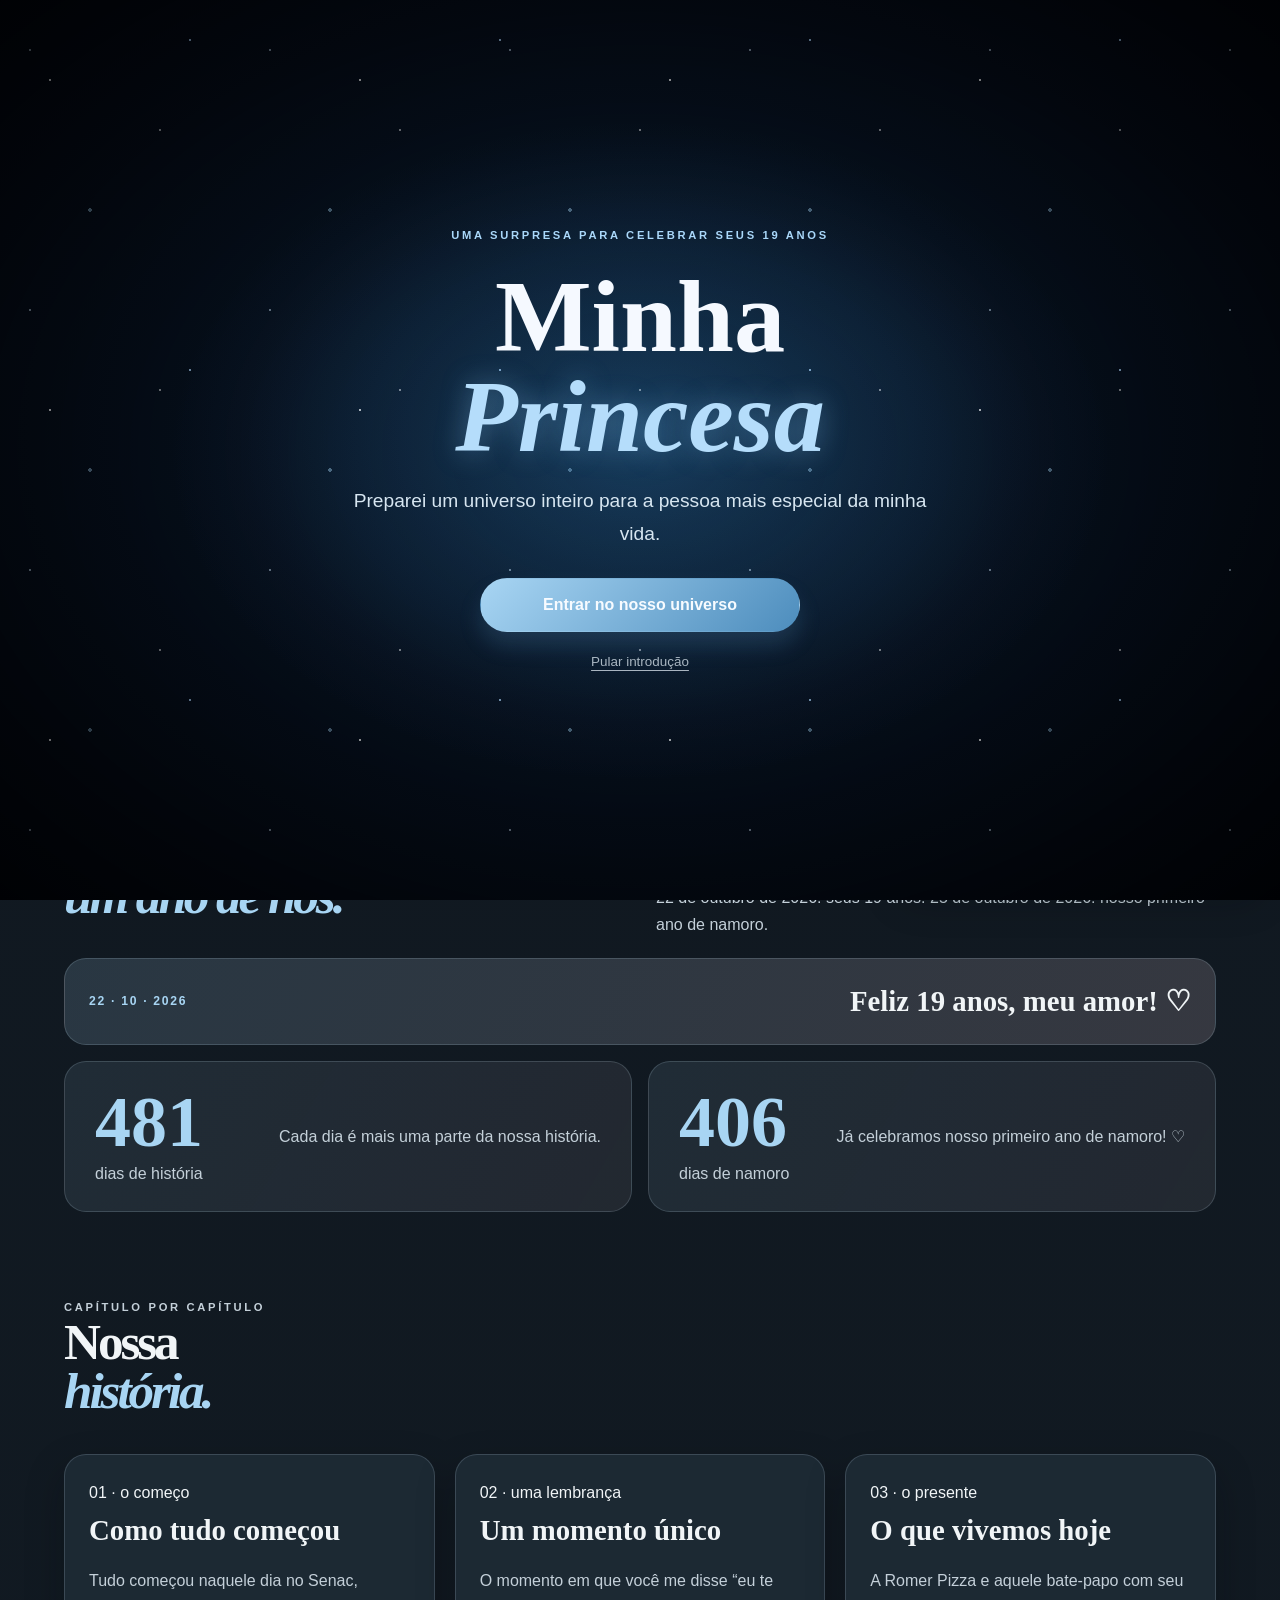
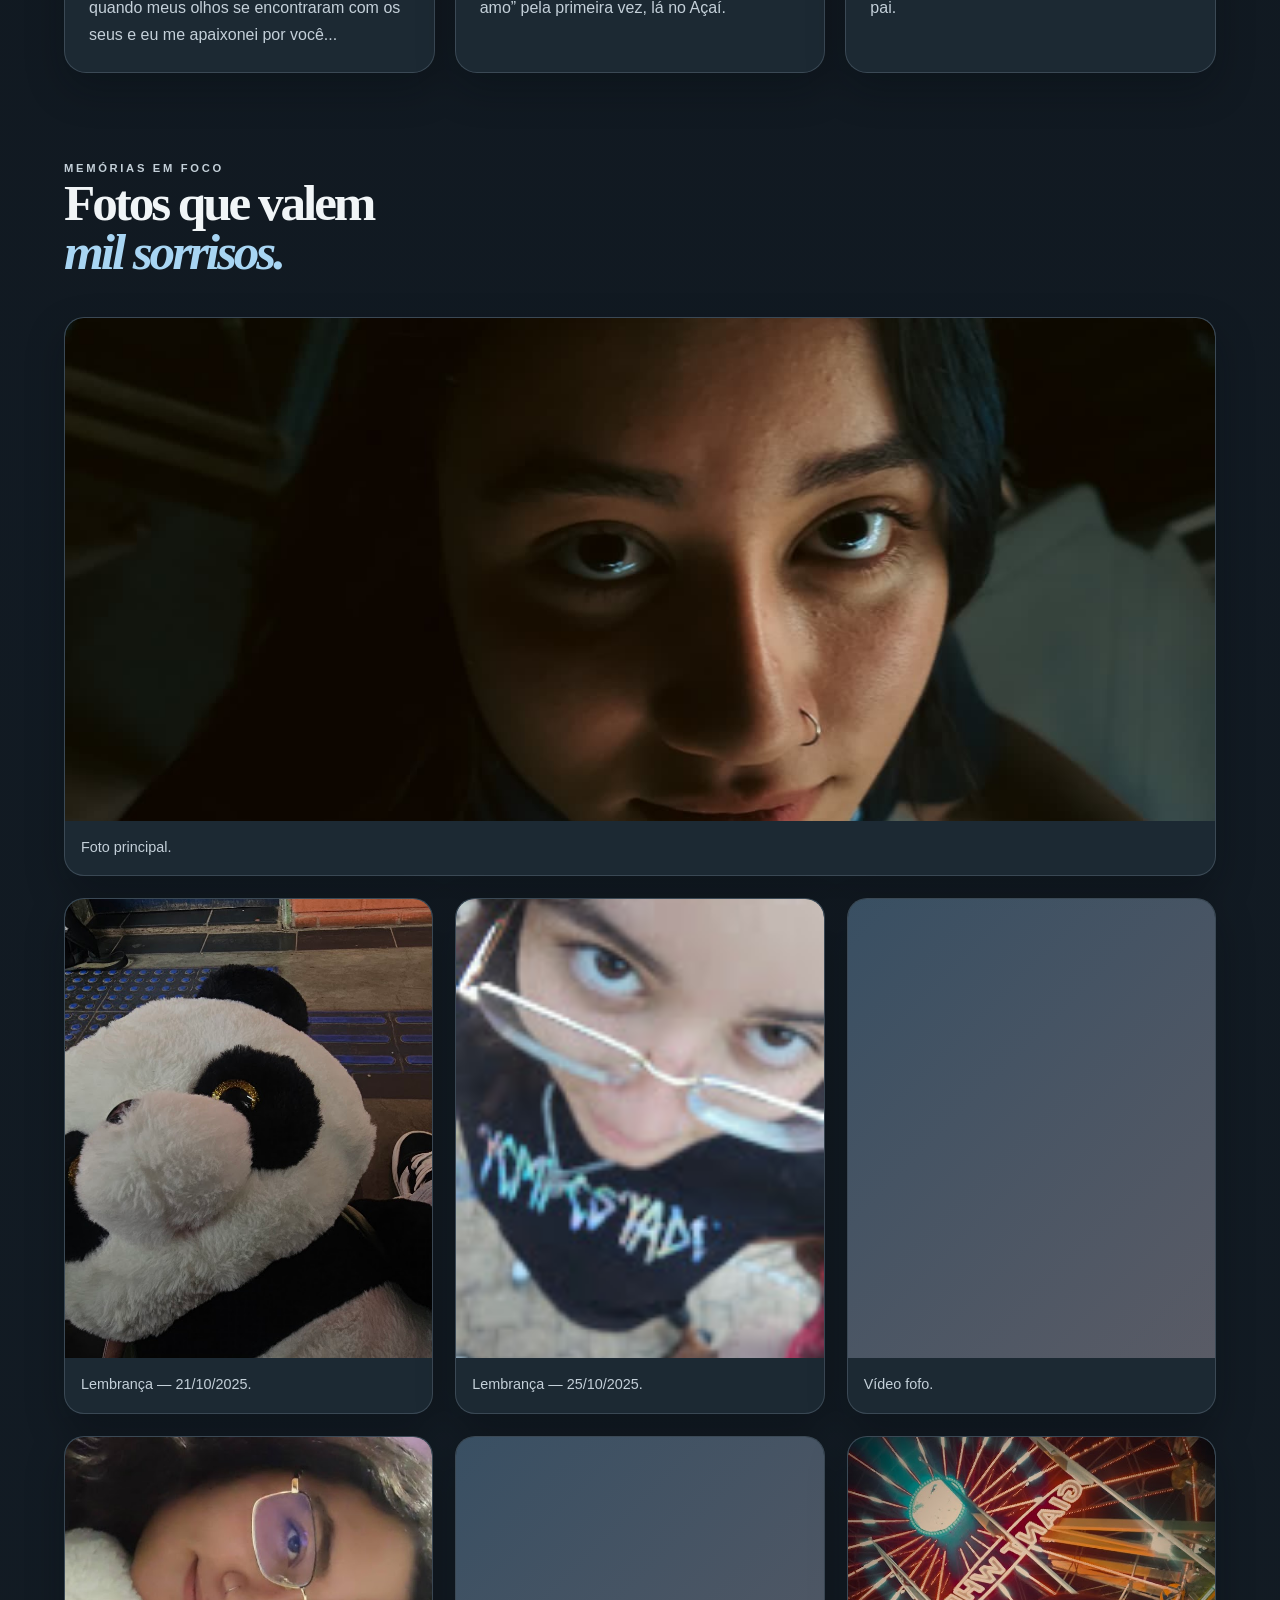
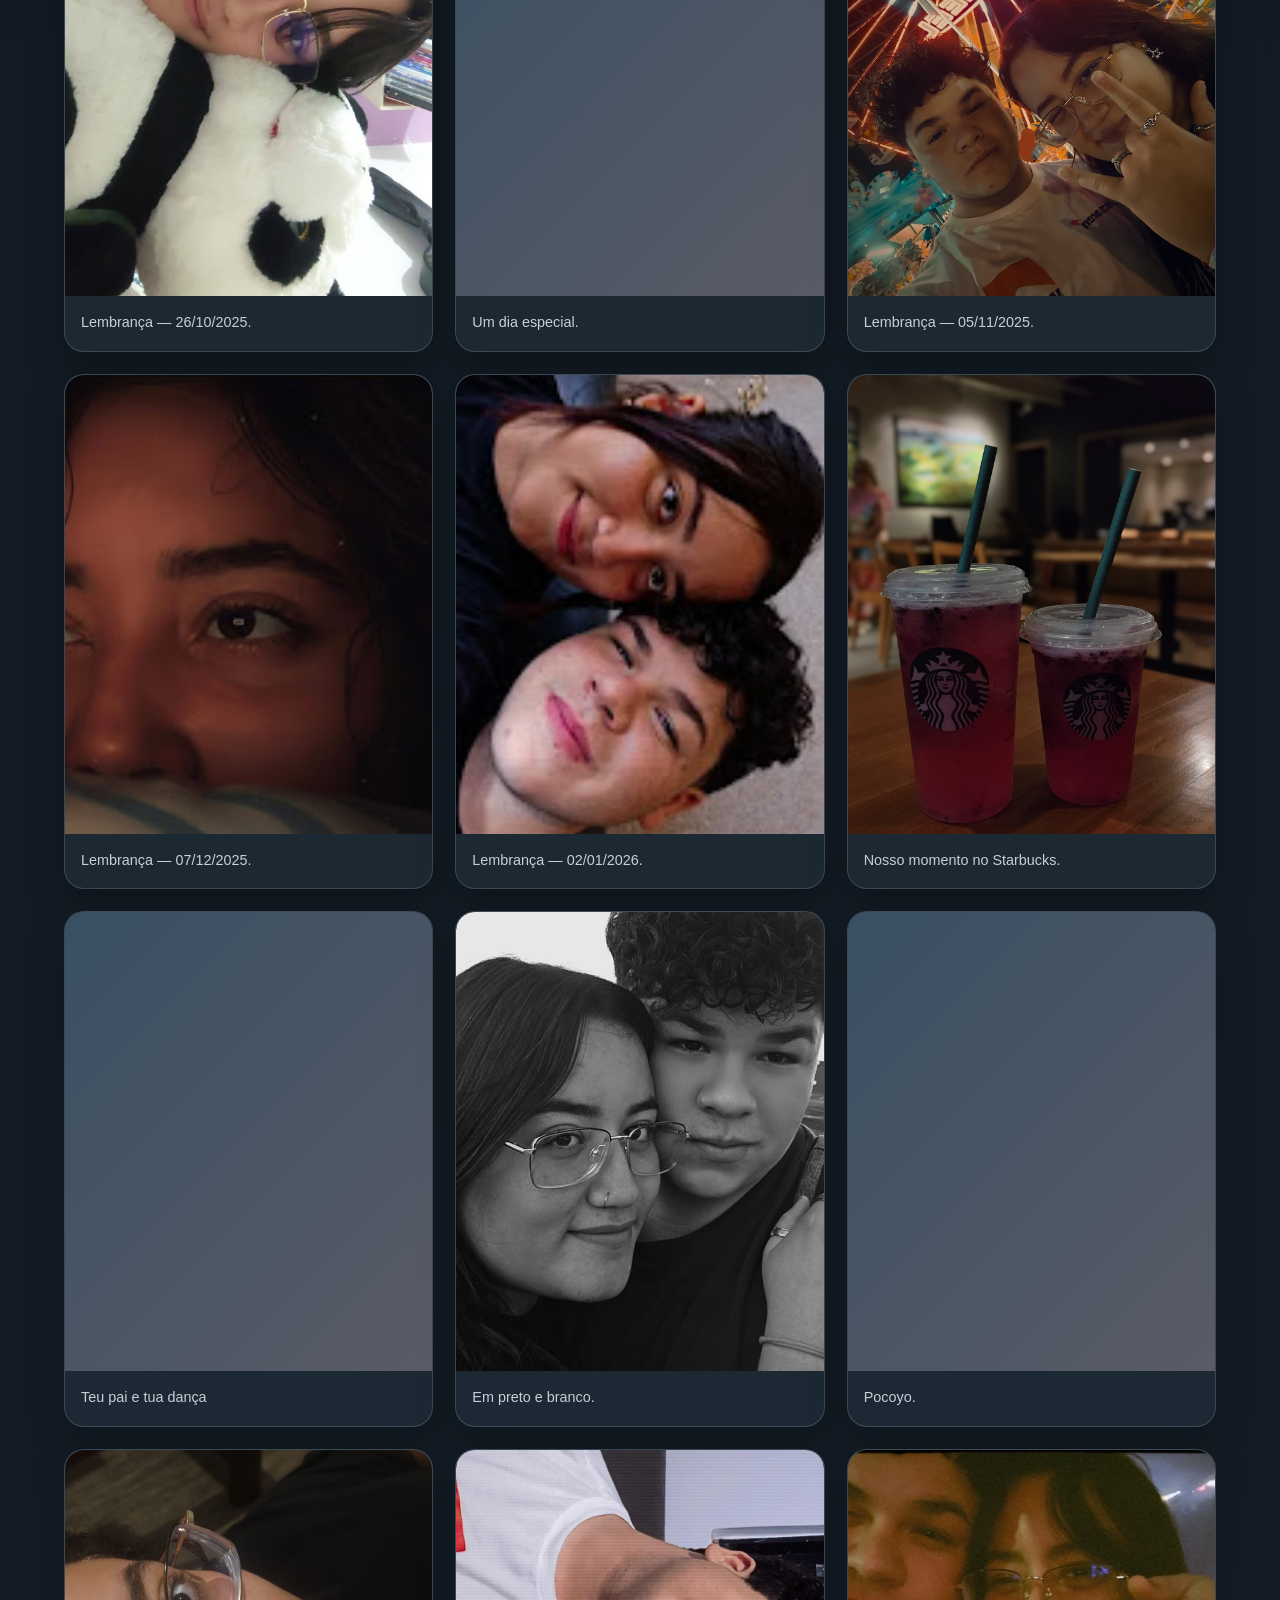
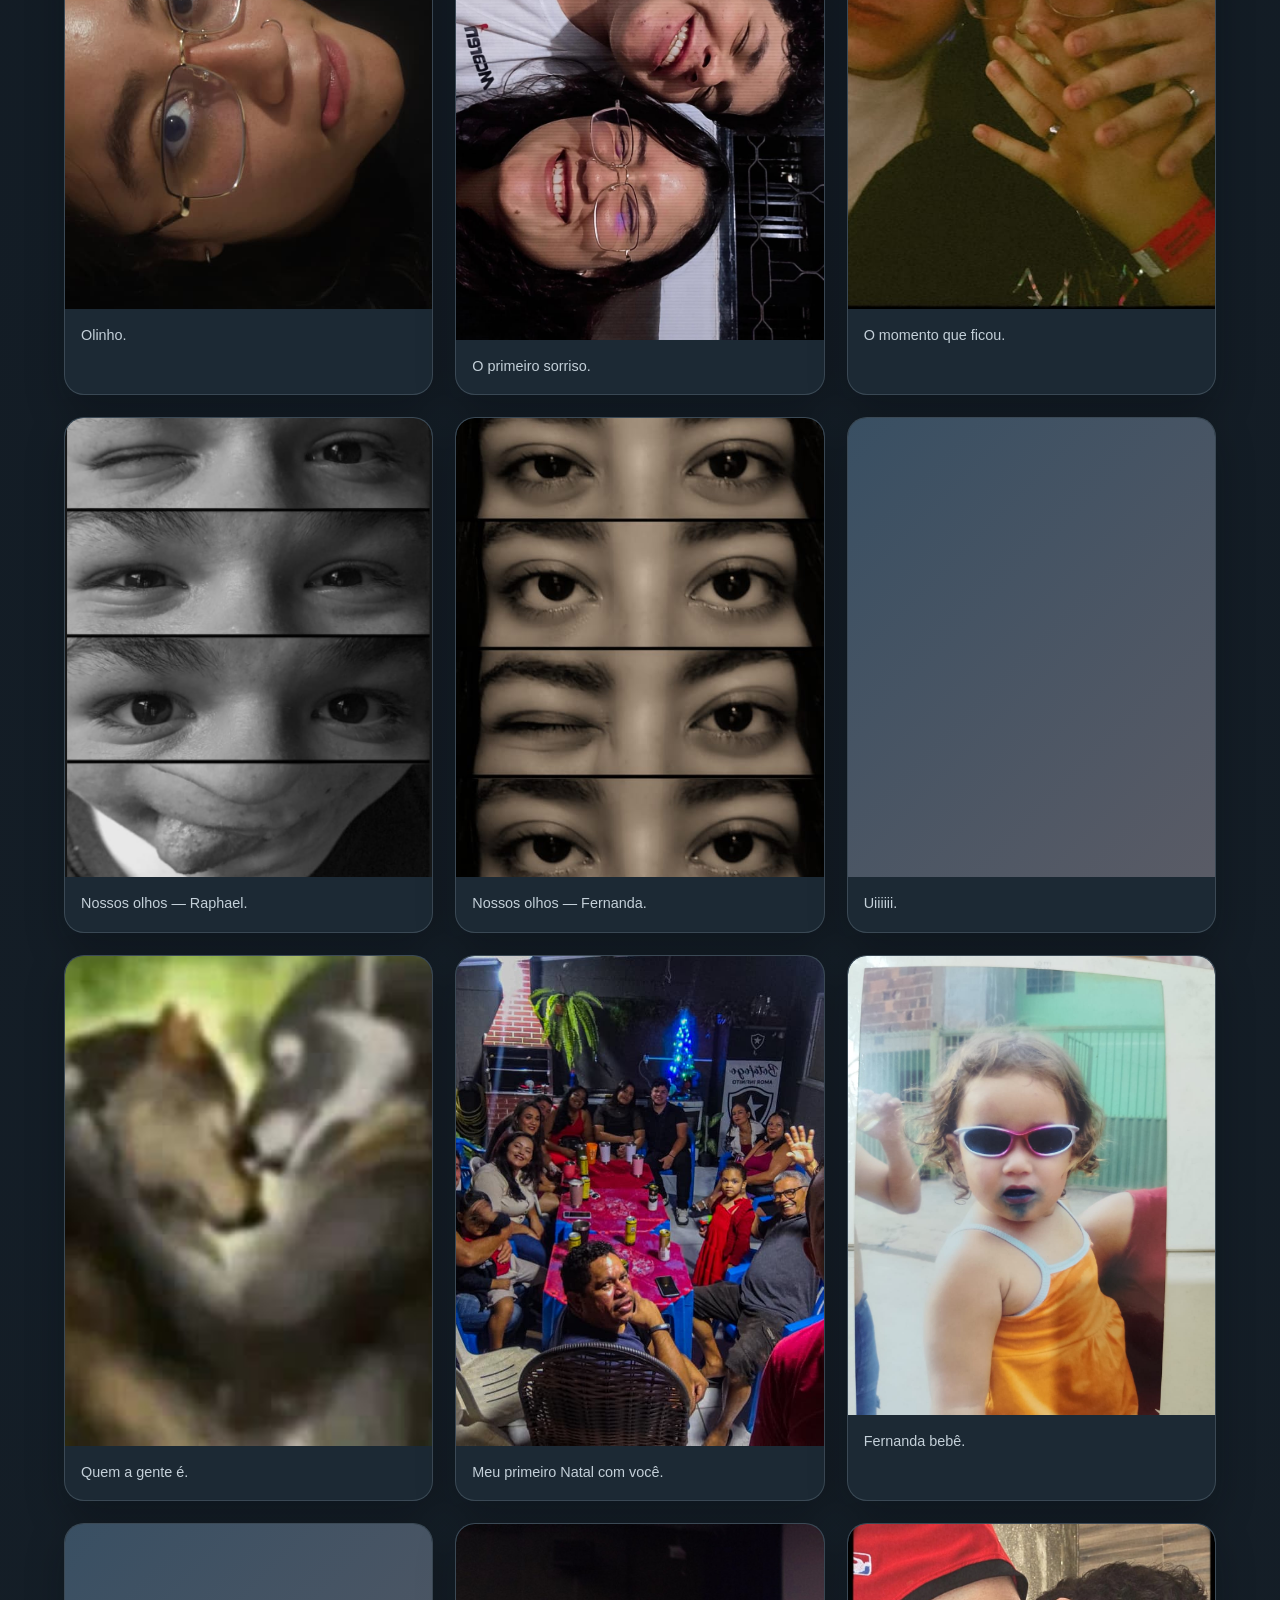
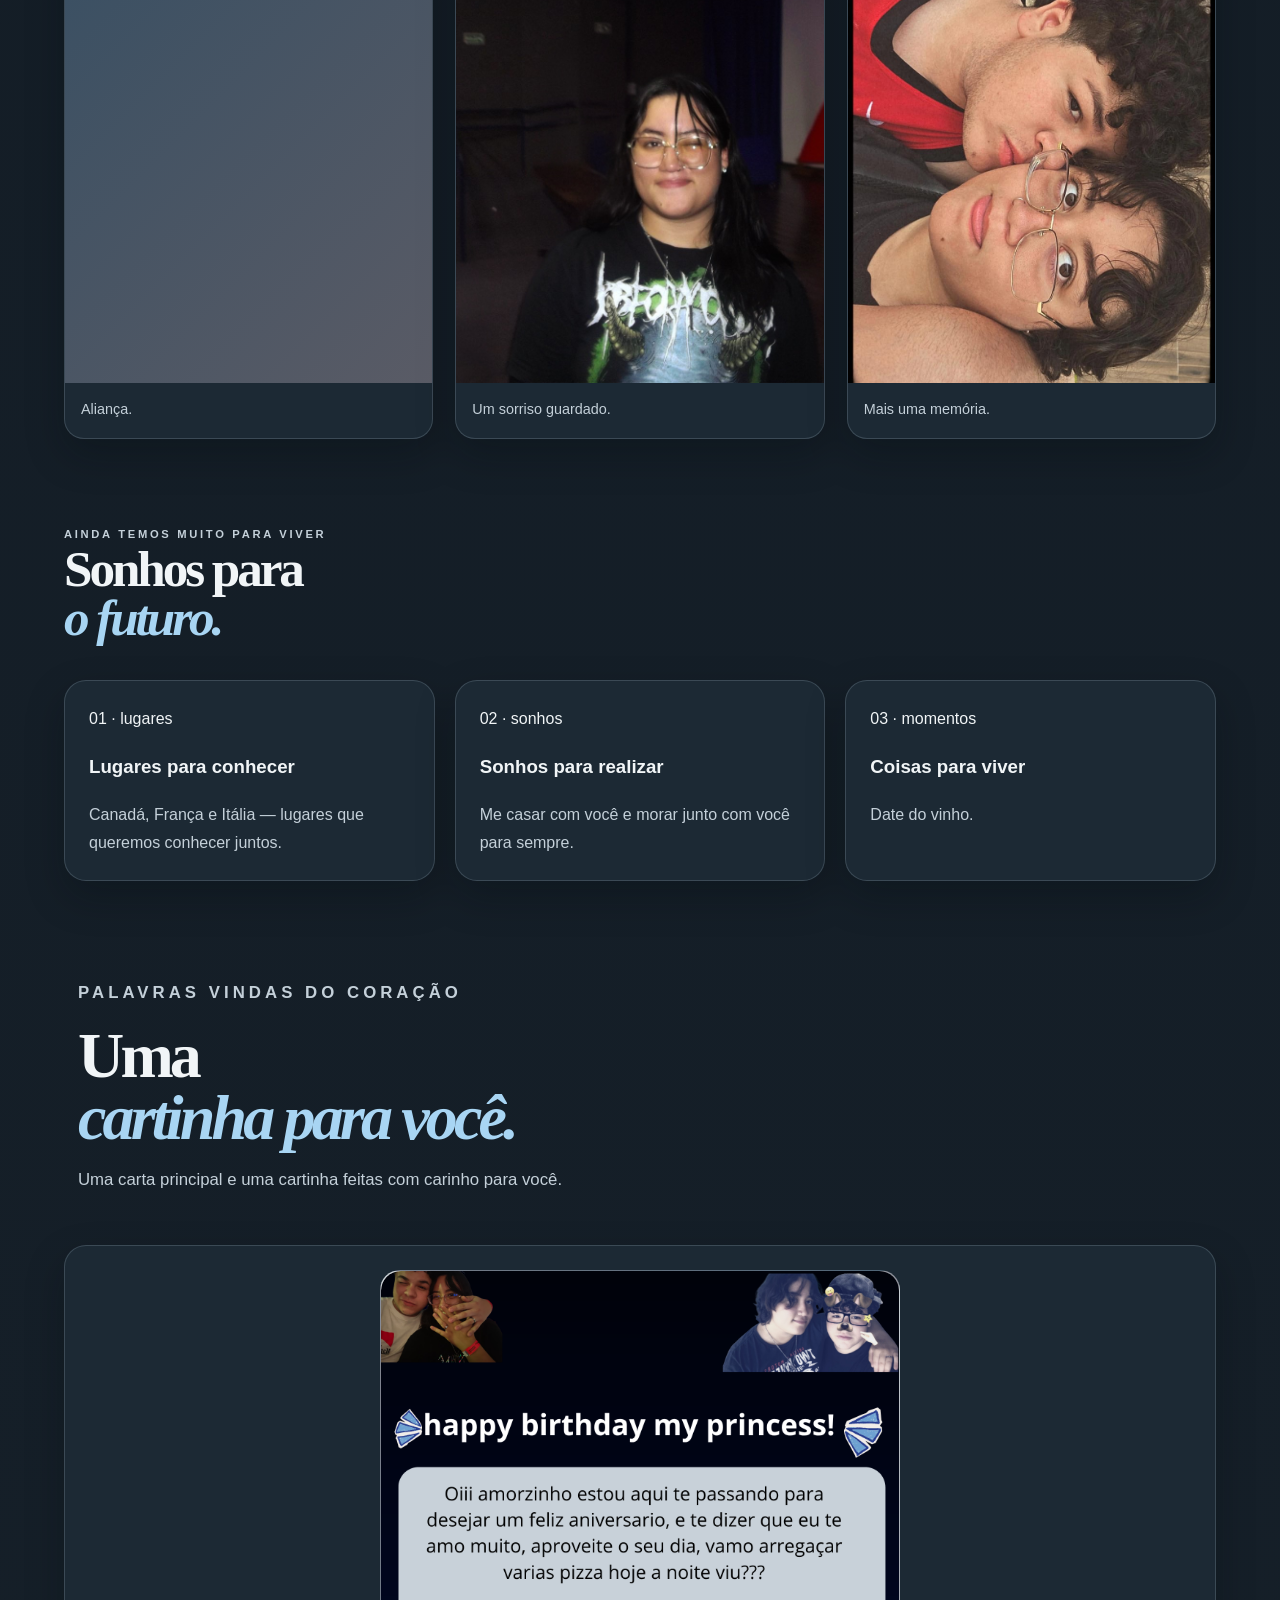
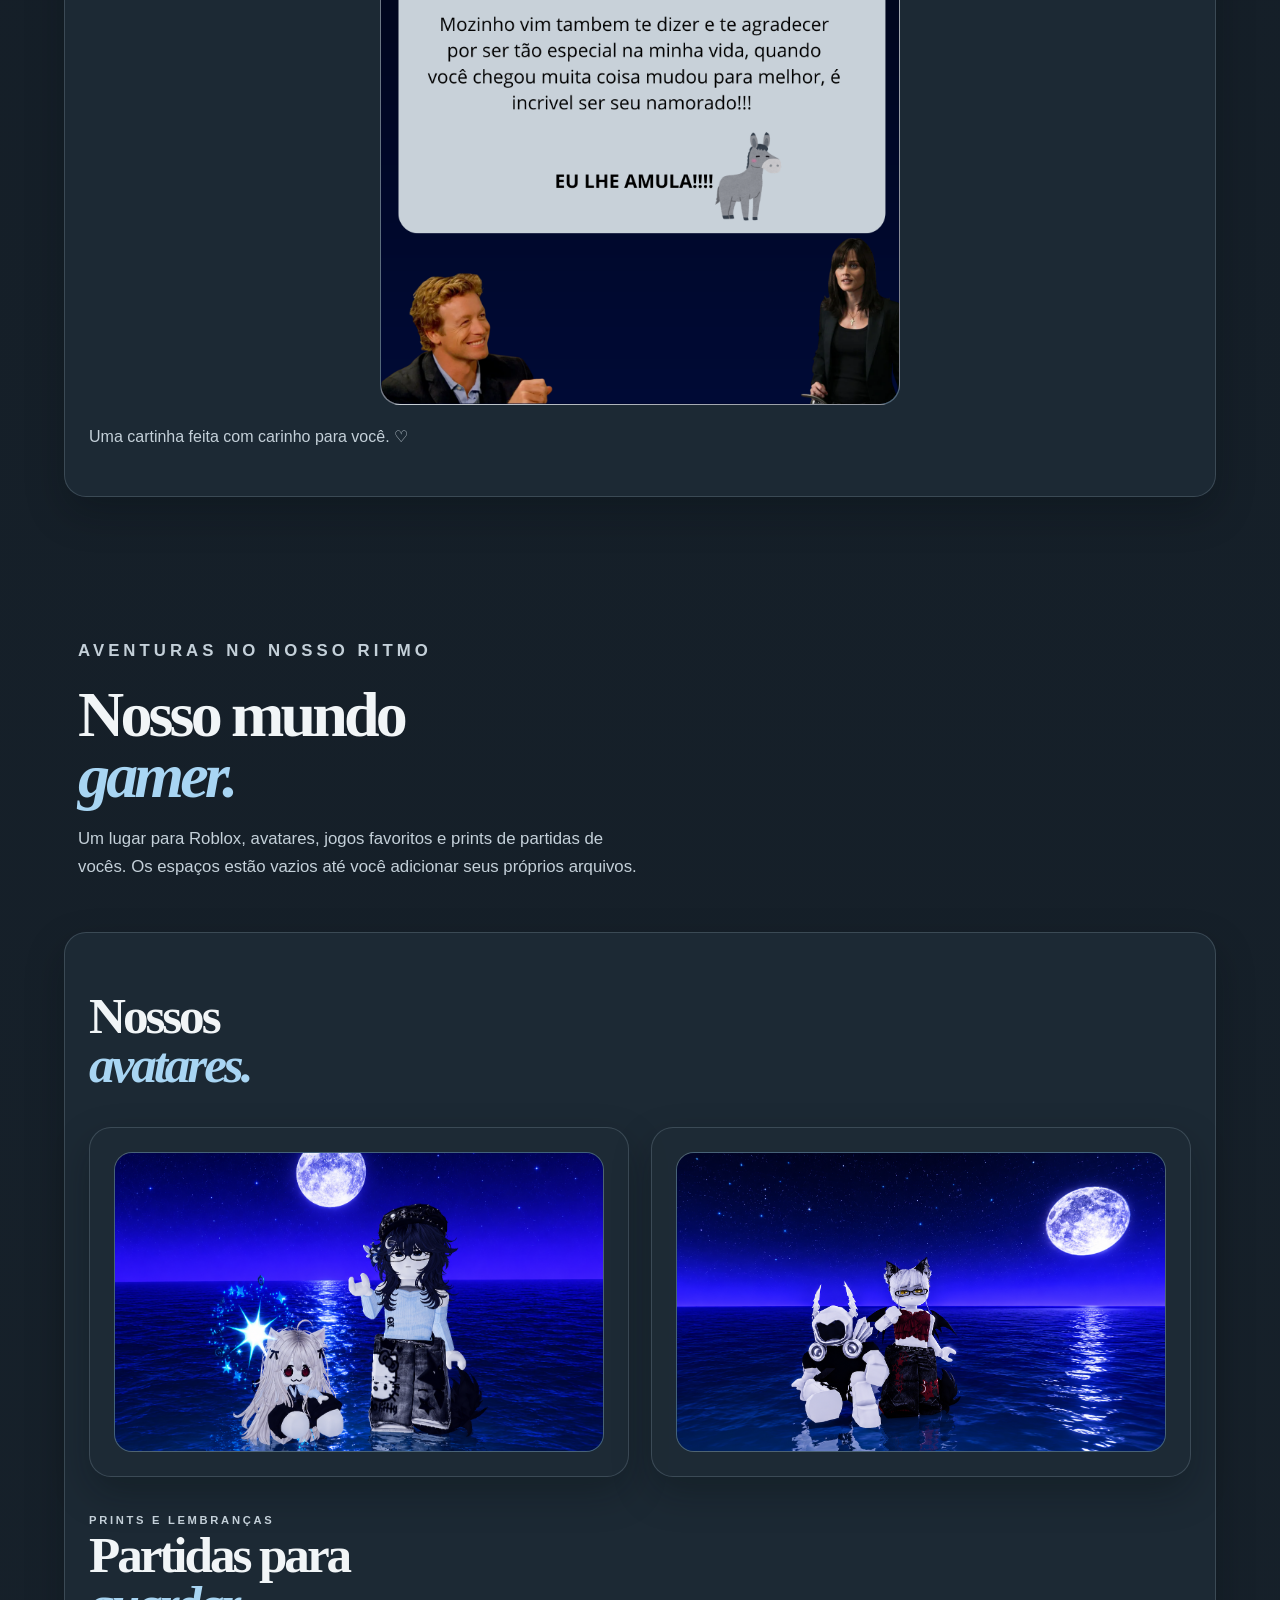
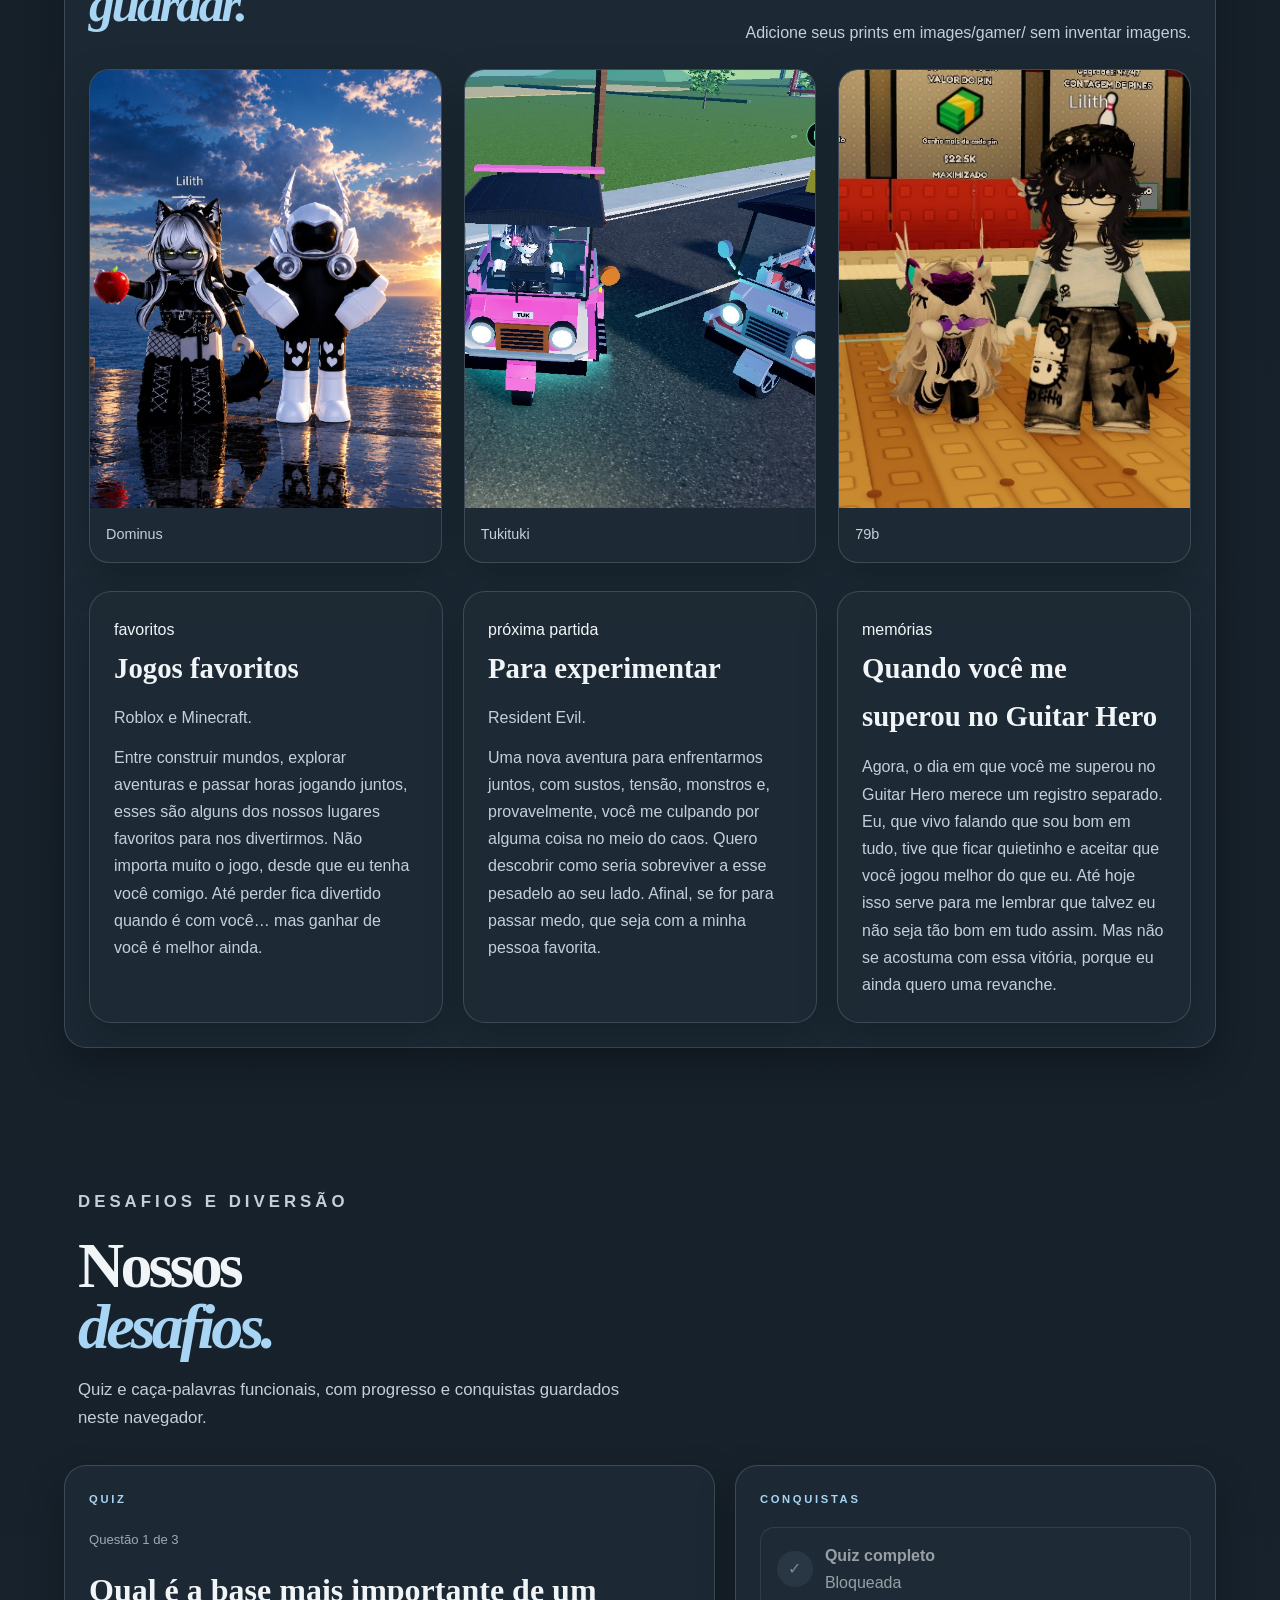
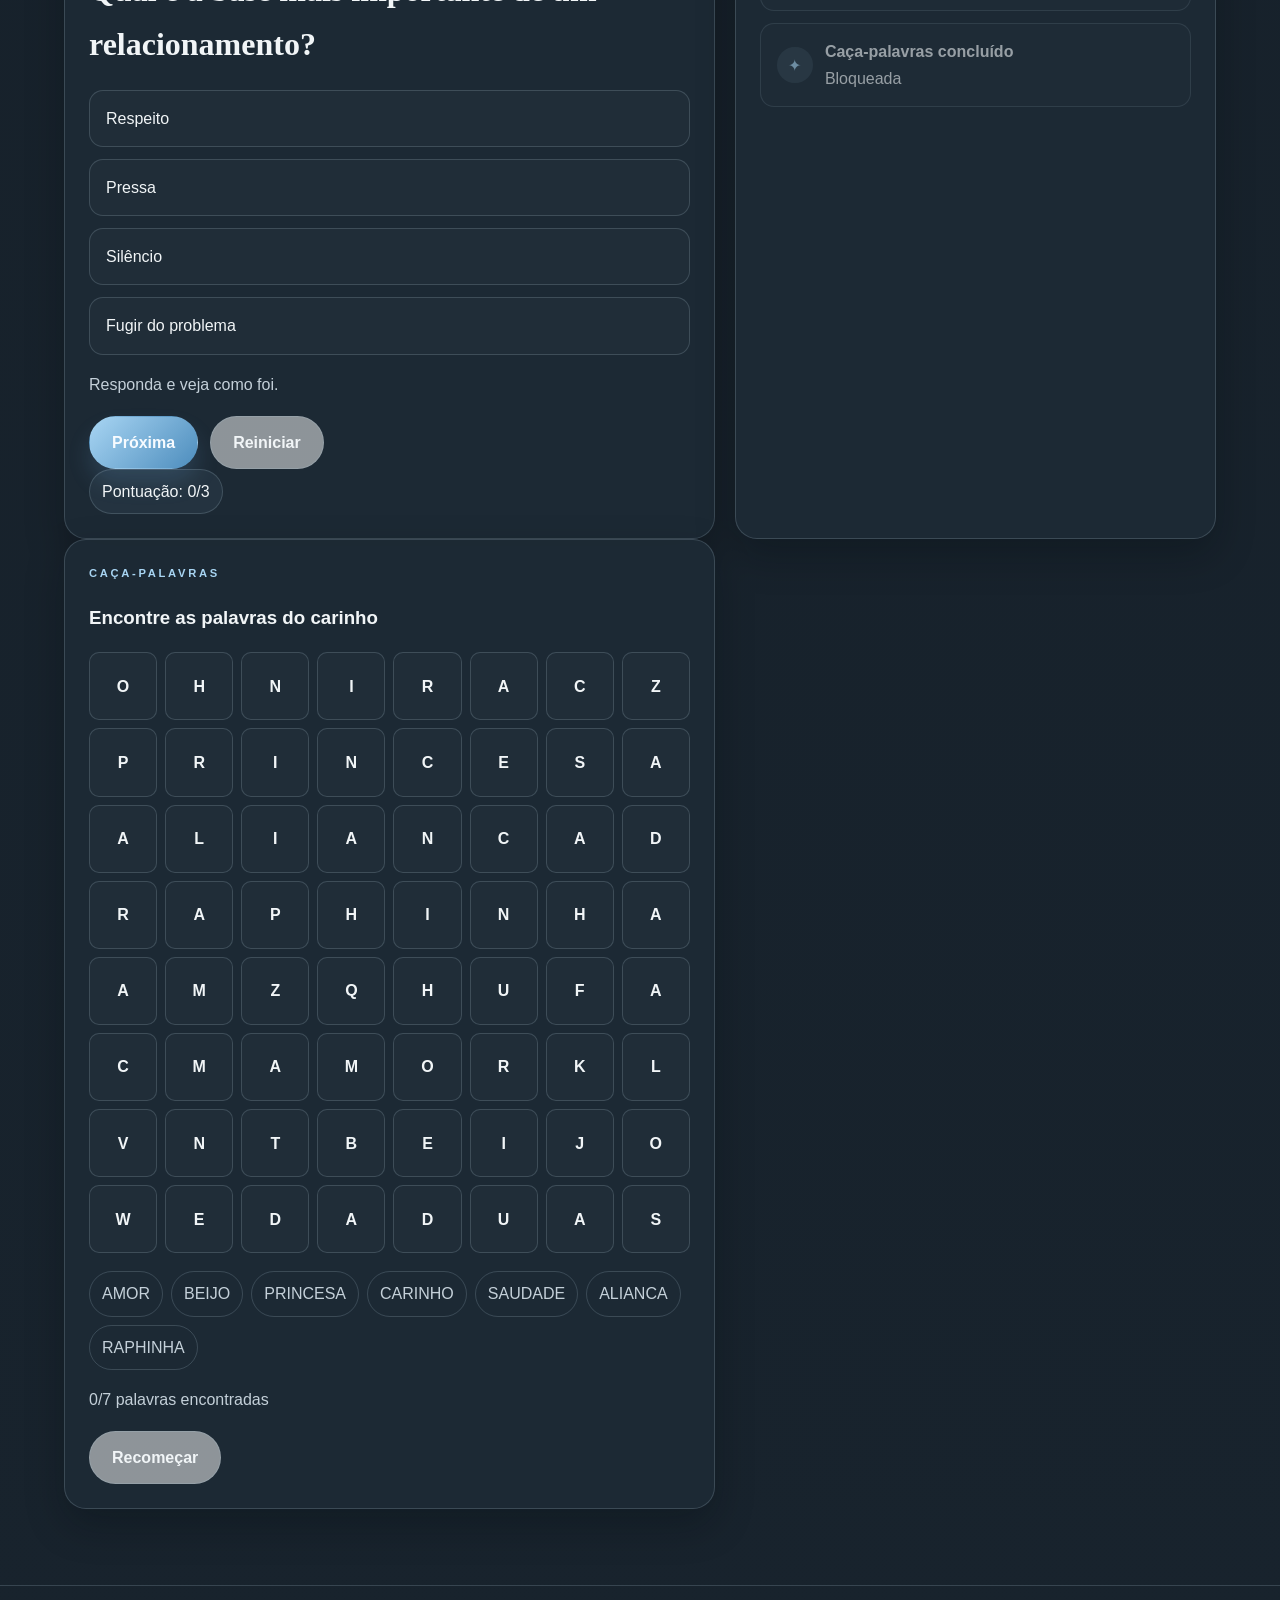
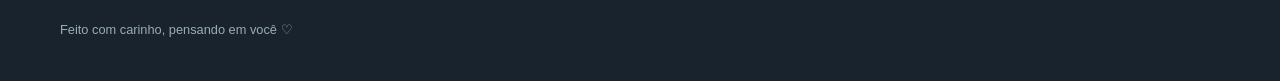
==== commit d086ec73: "caça palavra" ====
--- a/index.html
+++ b/index.html
@@ -282,7 +282,7 @@
           <div class="quiz-panel" data-quiz-root><p class="kicker">quiz</p><div class="quiz-progress" data-quiz-progress>Questão 1 de 3</div><h2 class="quiz-question" data-question></h2><div class="quiz-options" data-options></div><div class="quiz-status" data-quiz-status aria-live="polite">Responda e veja como foi.</div><div class="inline-actions" style="margin-top:18px"><button class="primary-button" type="button" data-next disabled>Próxima</button><button class="secondary-button" type="button" data-reset-quiz>Reiniciar</button></div><div class="quiz-score" data-score>Pontuação: 0/3</div><div class="quiz-status" data-quiz-result hidden></div></div>
           <aside class="achievements-panel"><p class="kicker">conquistas</p><div class="achievement-list"><div class="badge-card" data-achievement="quiz-completo"><div class="badge-text"><div class="badge-icon">✓</div><div><strong>Quiz completo</strong><br /><span class="badge-status">Bloqueada</span></div></div></div><div class="badge-card" data-achievement="palavras-completas"><div class="badge-text"><div class="badge-icon">✦</div><div><strong>Caça-palavras concluído</strong><br /><span class="badge-status">Bloqueada</span></div></div></div></div></aside>
         </section>
-        <section class="word-game-shell" data-reveal><div class="word-panel" data-word-search><p class="kicker">caça-palavras</p><h3>Encontre as palavras do carinho</h3><div class="word-grid" data-grid></div><div class="word-list" data-word-list></div><div class="quiz-status" data-word-progress aria-live="polite">0/5 palavras encontradas</div><div class="hidden-message" data-final-message hidden>Desafio concluído — todas as palavras foram encontradas! ♡</div><div class="inline-actions" style="margin-top:18px"><button class="secondary-button" type="button" data-reset-word-search>Recomeçar</button></div></div></section>
+        <section class="word-game-shell" data-reveal><div class="word-panel" data-word-search><p class="kicker">caça-palavras</p><h3>Encontre as palavras do carinho</h3><div class="word-grid" data-grid></div><div class="word-list" data-word-list></div><div class="quiz-status" data-word-progress aria-live="polite">0/7 palavras encontradas</div><div class="hidden-message" data-final-message hidden>Desafio concluído — todas as palavras foram encontradas! ♡</div><div class="inline-actions" style="margin-top:18px"><button class="secondary-button" type="button" data-reset-word-search>Recomeçar</button></div></div></section>
       </section>
     </main>
 
--- a/css/style.css
+++ b/css/style.css
@@ -355,10 +355,10 @@
 .page-hidden .intro-stars { animation-play-state:paused; }
 
 /* Tela de aniversário: cartão, foto, player personalizado, confetes e balões. */
-.birthday-welcome { position:fixed; inset:0; z-index:210; display:grid; place-items:center; overflow:hidden; isolation:isolate; padding:24px 14px; background:radial-gradient(ellipse at 50% 35%,#263f5b 0%,#121e30 56%,#080e19 100%); color:#f5f9ff; opacity:0; visibility:hidden; transition:opacity 500ms ease,visibility 500ms ease; }
+.birthday-welcome { position:fixed; inset:0; z-index:210; display:grid; place-items:start center; overflow-x:hidden; overflow-y:auto; isolation:isolate; padding:24px 14px; background:radial-gradient(ellipse at 50% 35%,#263f5b 0%,#121e30 56%,#080e19 100%); color:#f5f9ff; opacity:0; visibility:hidden; transition:opacity 500ms ease,visibility 500ms ease; }
 .birthday-welcome[hidden] { display:none; }
 .birthday-welcome.visible { opacity:1; visibility:visible; }
-.birthday-card { position:relative; z-index:2; width:min(660px,100%); max-height:calc(100vh - 48px); overflow:auto; scrollbar-width:none; -ms-overflow-style:none; display:grid; justify-items:center; padding:clamp(22px,5vw,44px); border:1px solid rgba(205,229,249,.25); border-radius:30px; background:rgba(12,22,36,.82); box-shadow:0 24px 80px rgba(0,0,0,.34); text-align:center; backdrop-filter:blur(12px); animation:birthday-card-arrive 700ms cubic-bezier(.18,.75,.25,1) both; }
+.birthday-card { position:relative; z-index:2; width:min(660px,100%); margin-block:auto; display:grid; justify-items:center; padding:clamp(22px,5vw,44px); border:1px solid rgba(205,229,249,.25); border-radius:30px; background:rgba(12,22,36,.82); box-shadow:0 24px 80px rgba(0,0,0,.34); text-align:center; backdrop-filter:blur(12px); animation:birthday-card-arrive 700ms cubic-bezier(.18,.75,.25,1) both; }
 .birthday-card::-webkit-scrollbar { display:none; }
 .birthday-card .eyebrow { margin-bottom:8px; color:#f5c9df; }
 .birthday-card h1 { margin:0; font-family:Georgia,"Times New Roman",serif; font-size:clamp(2.8rem,9vw,5.5rem); line-height:.98; letter-spacing:-.055em; }
@@ -367,14 +367,14 @@
 .birthday-photos { width:min(560px,100%); display:grid; grid-template-columns:minmax(0,1fr); gap:16px; margin:4px 0 16px; }
 .birthday-photo { min-width:0; min-height:250px; display:grid; place-items:center; overflow:hidden; border:1px solid rgba(205,229,249,.18); border-radius:18px; background:rgba(255,255,255,.07); }
 .birthday-photo img { width:100%; height:100%; min-height:250px; object-fit:contain; }
-.birthday-message { width:min(500px,100%); min-height:3em; margin:0 0 22px; padding:14px 18px; border-left:2px solid #f5c9df; color:#f5f9ff; text-align:left; white-space:pre-line; }
+.birthday-message { width:min(500px,100%); min-height:3em; margin:0 0 22px; padding:14px 18px; border-left:2px solid #f5c9df; color:#f5f9ff; text-align:left; line-height:1.6; white-space:pre-line; overflow-wrap:anywhere; }
 .birthday-audio { display:none; }
 .birthday-audio-toggle { display:inline-flex; align-items:center; justify-content:center; gap:9px; min-height:46px; margin:0 0 8px; padding:10px 22px; border:1px solid rgba(205,229,249,.3); border-radius:999px; background:linear-gradient(135deg,rgba(245,201,223,.18),rgba(157,215,244,.16)); color:#f5f9ff; font-weight:700; transition:background 180ms ease,transform 180ms ease; }
 .birthday-audio-toggle:hover { transform:translateY(-2px); background:linear-gradient(135deg,rgba(245,201,223,.28),rgba(157,215,244,.26)); }
 .birthday-audio-toggle > span:first-child { color:#f5c9df; font-size:1.1rem; }
 .birthday-audio-toggle[aria-pressed="true"] > span:first-child { animation:equalize .65s ease-in-out infinite alternate; }
 .birthday-audio-status { min-height:1.4em; margin:0 0 14px; color:#d7e6f1; font-size:.78rem; }
-.birthday-card .primary-button { animation:soft-pulse 3s ease-in-out infinite; }
+.birthday-card .primary-button { position:relative; z-index:1; margin-top:4px; animation:soft-pulse 3s ease-in-out infinite; }
 .birthday-confetti, .birthday-balloons { position:absolute; inset:0; overflow:hidden; pointer-events:none; }
 .birthday-confetti { z-index:0; }
 .birthday-confetti-piece { position:absolute; width:9px; height:14px; border-radius:2px; background:hsl(var(--hue) 85% 70%); opacity:.85; animation:birthday-confetti-fall var(--fall-duration,1ms) linear var(--fall-delay,0s) infinite; }
